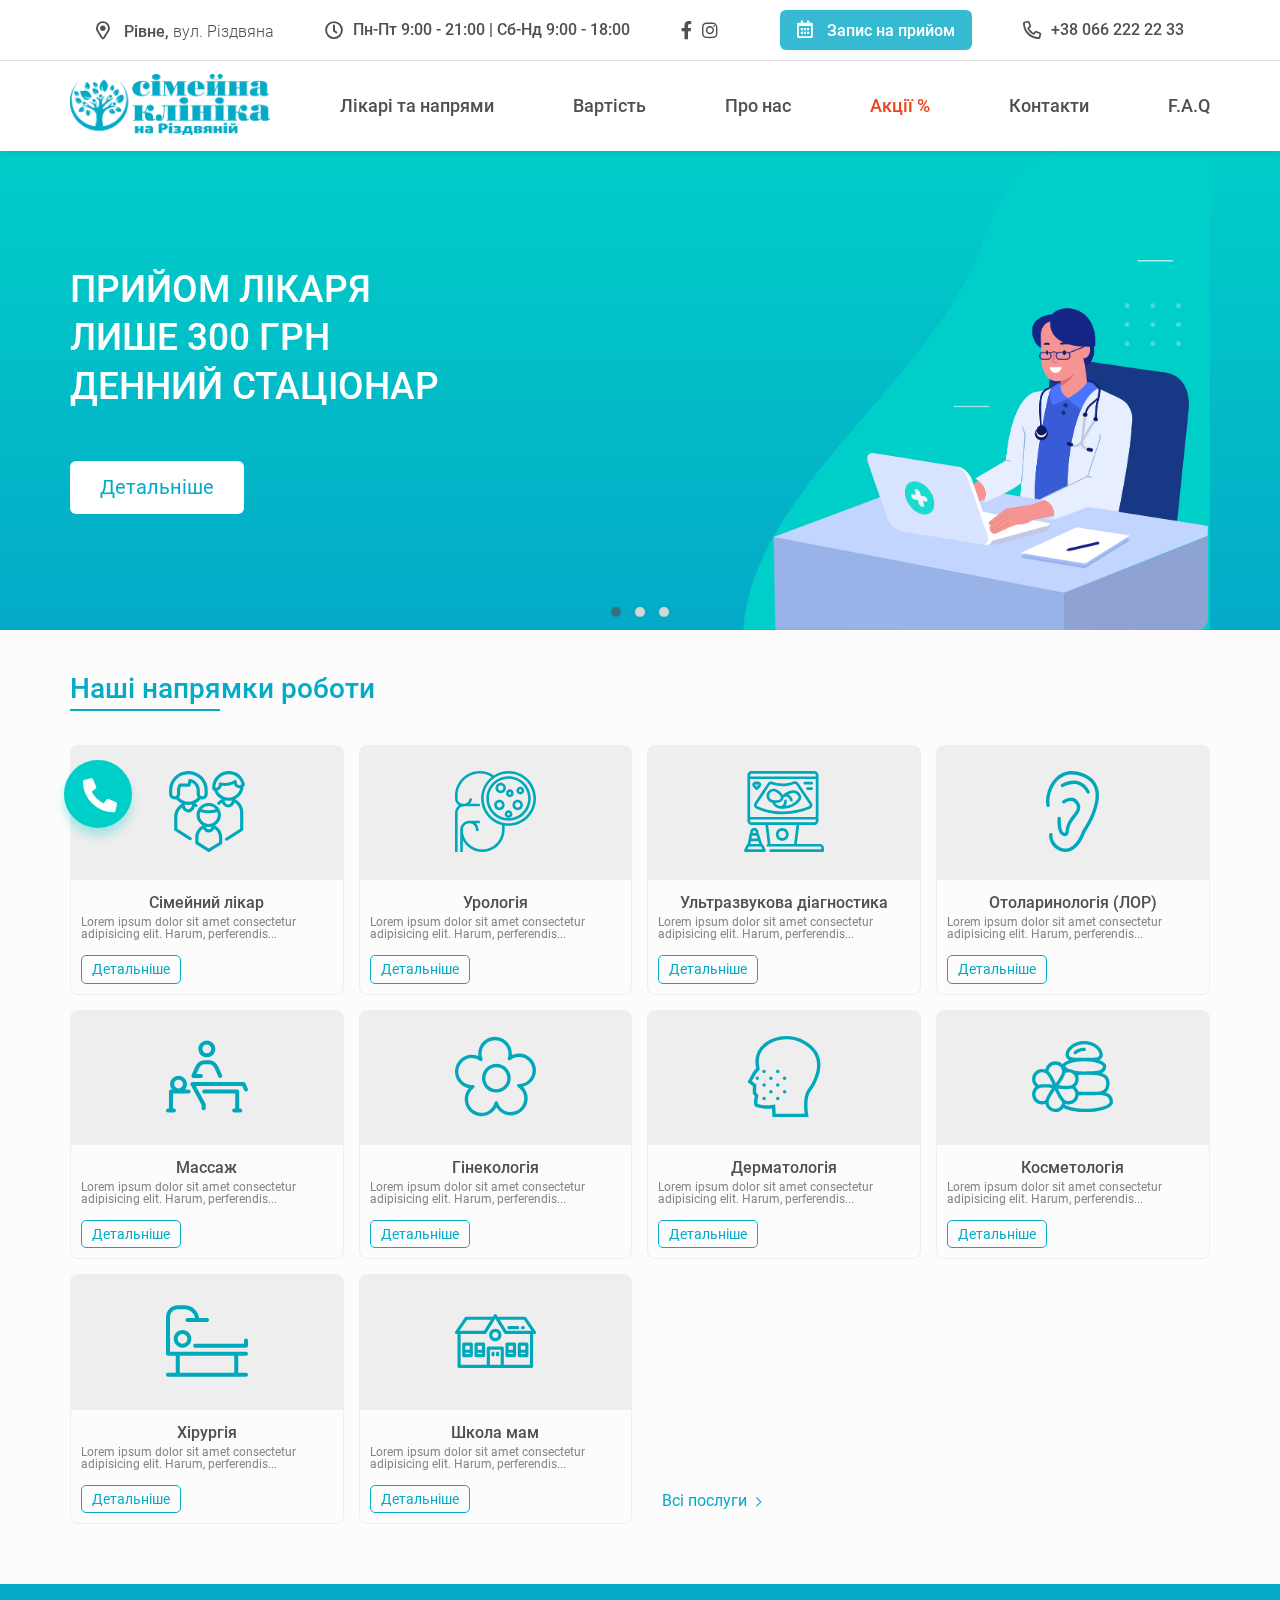
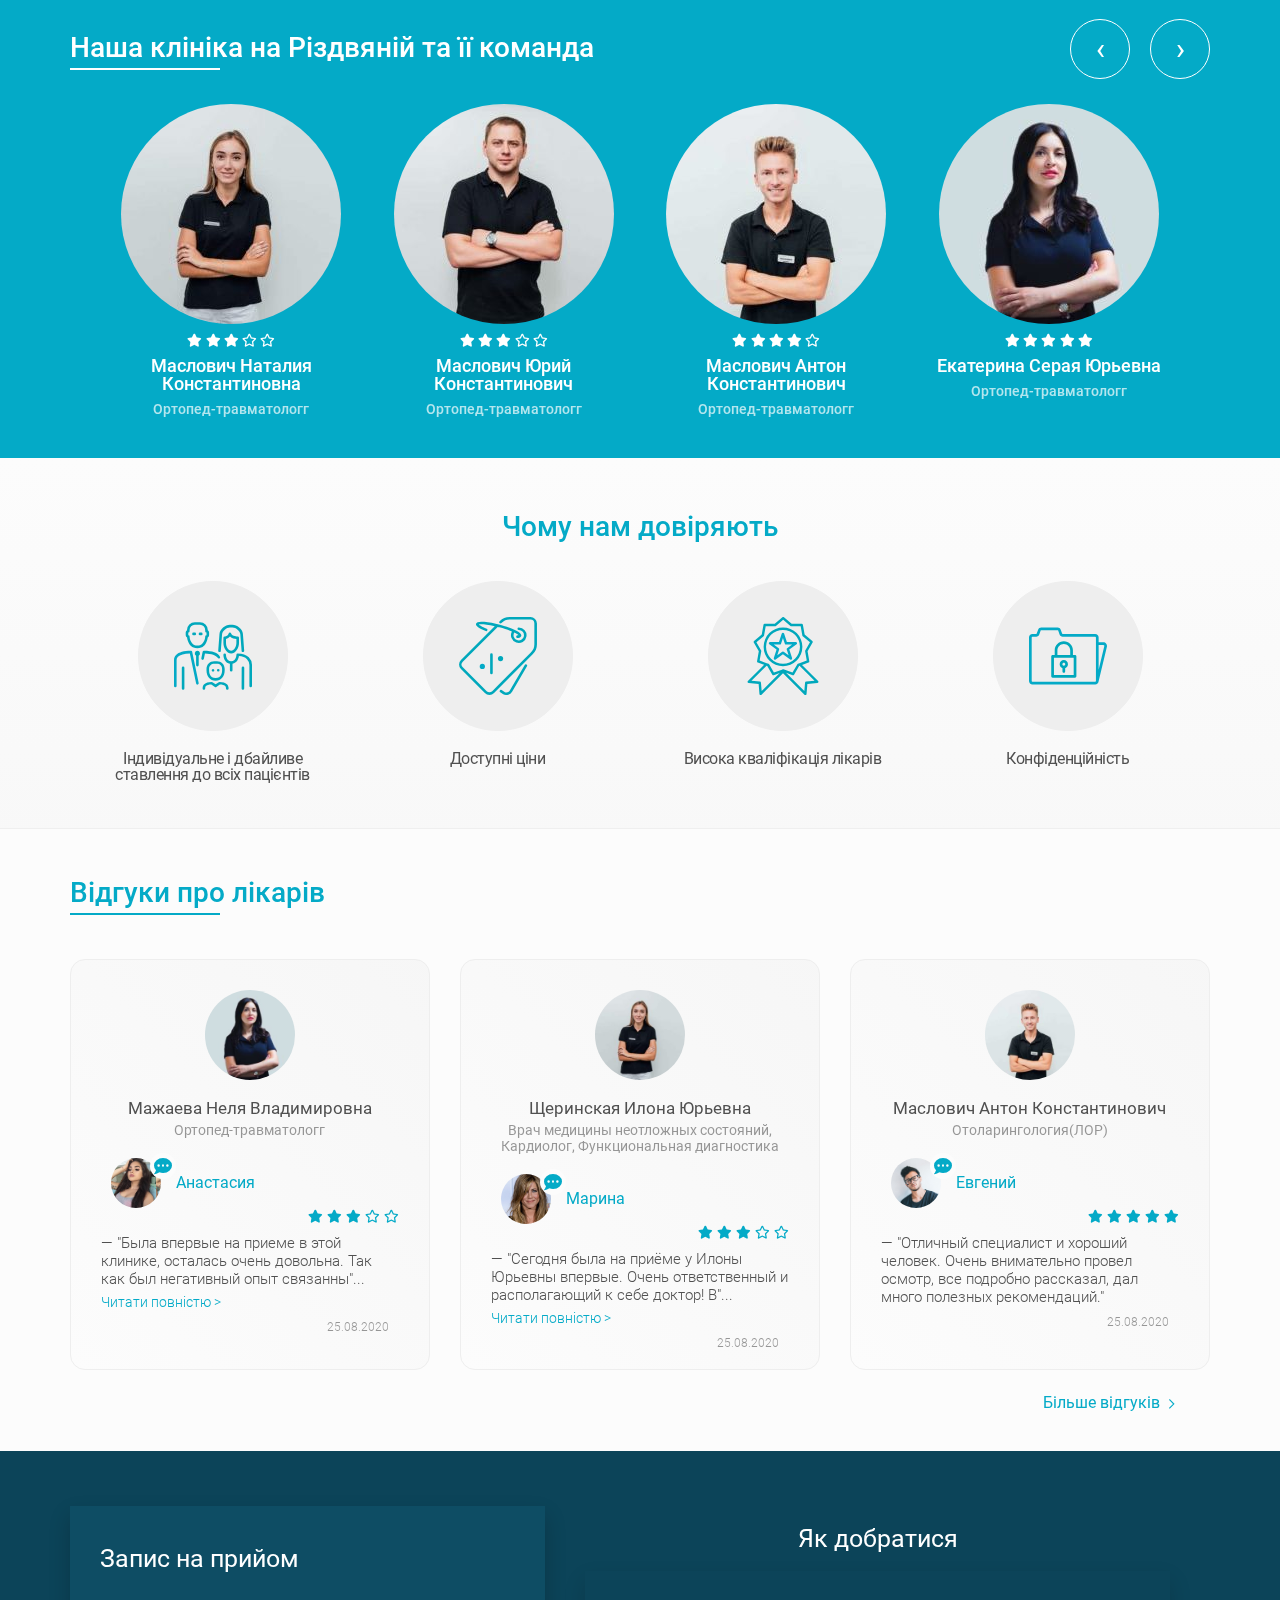
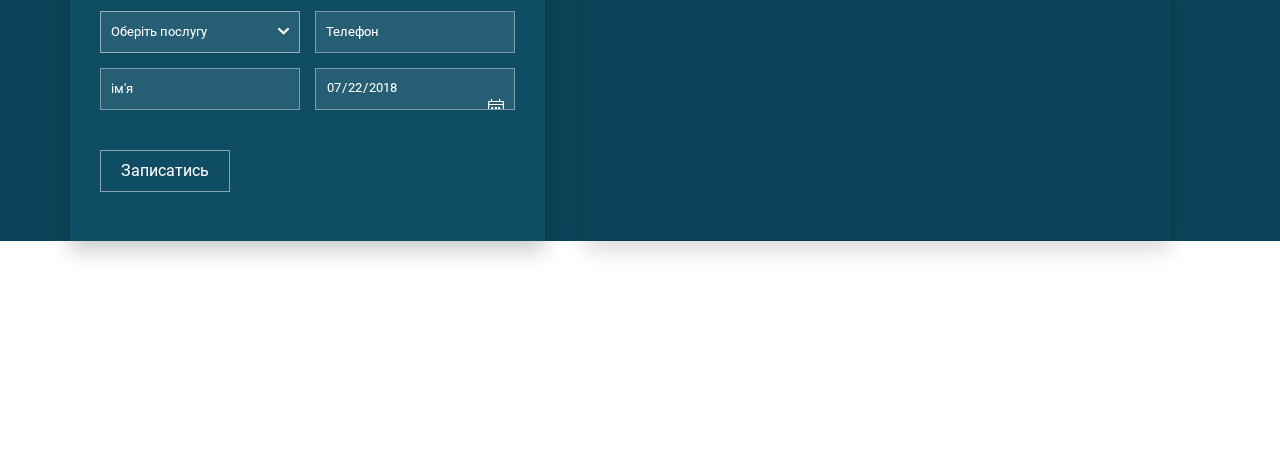
==== index.html @ c2a0cff3 "created a page with promotions" ====
<!DOCTYPE html>
<html lang="ru">

<head>
  <meta charset="utf-8" />
  <meta http-equiv="X-UA-Compatible" content="IE=edge" />
  <title>gulp-scss-starter</title>
  <meta name="theme-color" content="#fff" />
  <meta name="apple-mobile-web-app-status-bar-style" content="black-translucent" />
  <meta name="viewport"
    content="width=device-width, user-scalable=no, initial-scale=1.0, maximum-scale=1.0, minimum-scale=1.0" />
  <meta name="format-detection" content="telephone=no">
  <link rel="shortcut icon" href="img/favicons/favicon.ico" type="image/x-icon" />
  <link rel="icon" sizes="16x16" href="img/favicons/favicon-16x16.png" type="image/png" />
  <link rel="icon" sizes="32x32" href="img/favicons/favicon-32x32.png" type="image/png" />
  <link rel="apple-touch-icon-precomposed" href="img/favicons/apple-touch-icon-precomposed.png" />
  <link rel="apple-touch-icon" href="img/favicons/apple-touch-icon.png" />
  <link rel="apple-touch-icon" sizes="57x57" href="img/favicons/apple-touch-icon-57x57.png" />
  <link rel="apple-touch-icon" sizes="60x60" href="img/favicons/apple-touch-icon-60x60.png" />
  <link rel="apple-touch-icon" sizes="72x72" href="img/favicons/apple-touch-icon-72x72.png" />
  <link rel="apple-touch-icon" sizes="76x76" href="img/favicons/apple-touch-icon-76x76.png" />
  <link rel="apple-touch-icon" sizes="114x114" href="img/favicons/apple-touch-icon-114x114.png" />
  <link rel="apple-touch-icon" sizes="120x120" href="img/favicons/apple-touch-icon-120x120.png" />
  <link rel="apple-touch-icon" sizes="144x144" href="img/favicons/apple-touch-icon-144x144.png" />
  <link rel="apple-touch-icon" sizes="152x152" href="img/favicons/apple-touch-icon-152x152.png" />
  <link rel="apple-touch-icon" sizes="167x167" href="img/favicons/apple-touch-icon-167x167.png" />
  <link rel="apple-touch-icon" sizes="180x180" href="img/favicons/apple-touch-icon-180x180.png" />
  <link rel="apple-touch-icon" sizes="1024x1024" href="img/favicons/apple-touch-icon-1024x1024.png" />
  <link rel="stylesheet" href="styles/main.css" />
</head>

<body>
  <!-- preloader -->
<!-- <div id="page-preloader" class="preloader">
  <div class="linePreloader"></div>
  <div class="container-logo">
    <img src="img/logo.png" alt="" />
  </div>
</div> -->
  <!-- end  popupWindowAppointment -->
<div class="modal-overlay popupWindowAppointment">
    <div class="modal">
        <div class="modal-content">
            <div class="appointment__contact-form">
                <div class="appointment__content__head_text">
                    <h3>Запис на прийом <i class="fas fa-calendar-check"></i></h3>

                    <i class="close-modal fal fa-times"></i>
                </div>
                <form action="">
                    <div class="contact-form__main row">
                        <div class="contact-form__input col-12">
                            <div class="custom-select">
                                <div class="wrap">
                                    <div id="selectPopupWindow"></div>
                                </div>
                            </div>
                            <div class="contact-form__input-name">
                                <input type="text" name="name" placeholder="ім'я" />
                            </div>
                        </div>
                        <div class="contact-form__input col-12">
                            <div class="contact-form__input-phone">
                                <input type="text" name="phone" placeholder="Телефон" />
                            </div>
                            <div class="contact-form__input-date">
                                <input type="date" name="date" value="2018-07-22" />
                            </div>
                        </div>
                    </div>
                    <div class="contact-form__button">
                        <input type="submit" value="Записатись" />
                    </div>
                </form>
            </div>
        </div>
    </div>
</div>
<!-- end  popupWindowAppointment -->
  <!-- start callback-bt -->
<div type="button" class="callback-bt">
    <div class="text-call">
        <i class="fas fa-phone-alt"></i>
        <span>замовити <br> дзвінок</span>
    </div>
</div>
<!-- end callback-bt -->
<div class="modal-overlay__bt-input">
    <div class="callback-bt-input">
        <div class="callback-bt__modal-content">
            <h4>Хочете, зателефонуємо Вам? <i class="fas fa-mobile-android-alt"></i></h4>
            <i class="close-modal fal fa-times"></i>
            <form action="">
                <input id="focus" type="text" name="phone" placeholder="Ваш номер телефону">
                <input type="submit" value="Зателефонуйте">
            </form>
            <p>Наприклад: 067 000 00 00</p>
        </div>

    </div>
</div>
  <!-- start upButton -->
<a id="upButton"></a>
<!-- end upButton -->
  <!-- *start header* -->
<header class="header">
  <div class="container-fluid header-top">
    <div class="container">
      <div class="header-top__section">
        <div class="header-top__info address">
          <a href="#">
            <i class="far fa-map-marker-alt"></i>
            Рівне, <span>вул. Різдвяна</span>
          </a>
        </div>
        <div class="header-top__info">
          <i class="far fa-clock"></i>
          <span>Пн-Пт 9:00 - 21:00 | Cб-Нд 9:00 - 18:00</span>
        </div>
        <div class="header-top__info header-social">
          <a href="#"><i class="fab fa-facebook-f"></i></a>
          <a href="#"><i class="fab fa-instagram"></i></a>
        </div>
        <button class="header-top__btn">
          <i class="far fa-calendar-alt"></i>
          Запис на прийом
        </button>
        <div class="header-top__info h-phone">
          <i class="far fa-phone-alt"></i>
          <a href="tel:+380662222233">+38 066 222 22 33</a>
        </div>
      </div>
    </div>
  </div>
  <div class="container-fluid header-navigation">
    <div class="container">
      <div class="header-navigation__section">
        <div class="container container-nav">
          <div class="logo" href="">
            <a class="logo-link" href="index.html">
              <img src="img/logo.png" alt="logo" />
            </a>
          </div>
          <nav class="navigation">
            <ul>
              <li>
                <a class="navigation__link" href="DoctorsAndReferrals.html">Лікарі та напрями</a>
              </li>
              <li class="active-point"><a class="navigation__link" href="PricesAndPromotions.html">Вартість</a></li>
              <li><a class="navigation__link" href="aboutUs.html">Про нас</a></li>
              <li><a class="navigation__link link-red" href="promotions.html">Акції %</a></li>
              <li><a class="navigation__link" href="contact.html">Контакти</a></li>
              <li><a class="navigation__link" href="#">F.A.Q</a></li>
            </ul>
          </nav>
          <!-- mobile nav -->
          <div class="mobile-menu">
            <button class="mobile-btn">
              <span class="bar bar1"></span>
              <span class="bar bar2"></span>
              <span class="bar bar3"></span>
              <span class="bar bar4"></span>
            </button>
          </div>
          <div class="mobile-navigation">
            <div class="container">
              <a href="DoctorsAndReferrals.html">Лікарі та напрямки</a>
              <a href="PricesAndPromotions.html">Вартість</a>
              <a href="aboutUs.html">Про нас</a>
              <a class="link-red" href="#">Акції %</a>
              <a href="contact.html">Контакти</a>
              <a href="#">F.A.Q</a>
              <div class="mobile-social">
                <a href="#"><i class="fab fa-facebook-f"></i></a>
                <a href="#"><i class="fab fa-instagram"></i></a>
              </div>
            </div>
          </div>
          <!--/ mobile-nav -->
        </div>
      </div>
    </div>
  </div>
</header>
<!-- *end header- -->
  <!-- banner -->
<div class="banner container-fluid">
  <div class="container">
    <div class="slider owl-carousel owl-one owl-theme">
      <a href="#" class="slider__item"><img class="slider__img slider__img-right" src="img/slider/1.png" alt="" />
        <div class="slider-content slider-content-left">
          <div class="slider__text">
            <p>Прийом лікаря</p>
            <p>лише 300 грн</p>
            <p>денний стаціонар</p>
          </div>
          <button class="slider__btn">Детальніше</button>
        </div>
      </a>
      <a href="#" class="slider__item"><img class="slider__img" src="img/slider/2.png" alt="" />
        <div class="slider-content slider-content-right">
          <div class="slider__text">
            <p>Прийом лікаря</p>
            <p>лише 300 грн</p>
            <p>денний стаціонар</p>
          </div>
          <button class="slider__btn">Детальніше</button>
        </div>
      </a>
      <a href="#" class="slider__item"><img class="slider__img" src="img/slider/3.png" alt="" />
        <div class="slider-content slider-content-right">
          <div class="slider__text">
            <p>Прийом лікаря</p>
            <p>лише 300 грн</p>
            <p>денний стаціонар</p>
          </div>
          <button class="slider__btn">Детальніше</button>
        </div>
      </a>
    </div>
  </div>
</div>
<!-- end banner -->
  <!-- *Directions Of Work* -->
<section class="directionsOfWork">
    <div class="container-fluid">
        <div class="container">
            <div class="directionsOfWork__content">
                <div class="directionsOfWork__heading">
                    <h3>Наші напрямки роботи</h3>
                </div>
                <div class="directionsOfWork__card card">
                    <div class="card__info">
                        <a href="#" class="card__a">
                            <div class="container-img">
                                <img src="img/directionsOfWork/2.svg" alt="" class="card__img">
                            </div>
                            <div class="card-content">
                                <h5 class="card__heading">Cімейний лікар</h5>
                                <p class="card__p">Lorem ipsum dolor sit amet consectetur adipisicing elit. Harum,
                                    perferendis...</p>
                                <button class="card__detail">Детальніше
                                </button>
                            </div>
                        </a>
                    </div>

                    <div class="card__info">
                        <a href="#" class="card__a">
                            <div class="container-img">
                                <img src="img/directionsOfWork/urology-kidney-svgrepo-com.svg" alt="Family"
                                    class="card__img" />
                            </div>
                            <div class="card-content">
                                <h5 class="card__heading">Урологія</h5>
                                <p class="card__p">Lorem ipsum dolor sit amet consectetur adipisicing elit. Harum,
                                    perferendis...</p>
                                <button class="card__detail">Детальніше
                                </button>
                            </div>
                        </a>
                    </div>
                    <div class="card__info">
                        <a href="#" class="card__a">
                            <div class="container-img">
                                <img src="img/directionsOfWork/7.svg" alt="" class="card__img">
                            </div>
                            <div class="card-content">
                                <h5 class="card__heading">Ультразвукова діагностика</h5>
                                <p class="card__p">Lorem ipsum dolor sit amet consectetur adipisicing elit. Harum,
                                    perferendis...</p>
                                <button class="card__detail">Детальніше
                                </button>
                            </div>
                        </a>
                    </div>
                    <div class="card__info">
                        <a href="#" class="card__a">
                            <div class="container-img">
                                <img src="img/directionsOfWork/8.svg" alt="" class="card__img">
                            </div>
                            <div class="card-content">
                                <h5 class="card__heading">Отоларинологія (ЛОР)</h5>
                                <p class="card__p">Lorem ipsum dolor sit amet consectetur adipisicing elit. Harum,
                                    perferendis...</p>
                                <button class="card__detail">Детальніше
                                </button>
                            </div>
                        </a>
                    </div>
                    <div class="card__info">
                        <a href="#" class="card__a">
                            <div class="container-img">
                                <img src="img/directionsOfWork/10.svg" alt="" class="card__img">
                            </div>
                            <div class="card-content">
                                <h5 class="card__heading">Массаж</h5>
                                <p class="card__p">Lorem ipsum dolor sit amet consectetur adipisicing elit. Harum,
                                    perferendis...</p>
                                <button class="card__detail">Детальніше
                                </button>
                            </div>
                        </a>
                    </div>
                    <div class="card__info">
                        <a href="#" class="card__a">
                            <div class="container-img">
                                <img src="img/directionsOfWork/12.svg" alt="" class="card__img">
                            </div>
                            <div class="card-content">
                                <h5 class="card__heading">Гінекологія</h5>
                                <p class="card__p">Lorem ipsum dolor sit amet consectetur adipisicing elit. Harum,
                                    perferendis...</p>
                                <button class="card__detail">Детальніше
                                </button>
                            </div>
                        </a>
                    </div>
                    <div class="card__info">
                        <a href="#" class="card__a">
                            <div class="container-img">
                                <img src="img/directionsOfWork/14.svg" alt="" class="card__img">
                            </div>
                            <div class="card-content">
                                <h5 class="card__heading">Дерматологія</h5>
                                <p class="card__p">Lorem ipsum dolor sit amet consectetur adipisicing elit. Harum,
                                    perferendis...</p>
                                <button class="card__detail">Детальніше
                                </button>
                            </div>
                        </a>
                    </div>
                    <div class="card__info">
                        <a href="#" class="card__a">
                            <div class="container-img">
                                <img src="img/directionsOfWork/15.svg" alt="" class="card__img">
                            </div>
                            <div class="card-content">
                                <h5 class="card__heading">Косметологія</h5>
                                <p class="card__p">Lorem ipsum dolor sit amet consectetur adipisicing elit. Harum,
                                    perferendis...</p>
                                <button class="card__detail">Детальніше
                                </button>
                            </div>
                        </a>
                    </div>
                    <div class="card__info">
                        <a href="#" class="card__a">
                            <div class="container-img">
                                <img src="img/directionsOfWork/operating-room-svgrepo-com.svg" alt="Family"
                                    class="card__img" />
                            </div>
                            <div class="card-content">
                                <h5 class="card__heading">Хірургія</h5>
                                <p class="card__p">Lorem ipsum dolor sit amet consectetur adipisicing elit. Harum,
                                    perferendis...</p>
                                <button class="card__detail">Детальніше
                                </button>
                            </div>
                        </a>
                    </div>
                    <div class="card__info">
                        <a href="#" class="card__a">
                            <div class="container-img">
                                <img src="img/directionsOfWork/school-svgrepo-com.svg" alt="Family" / class="card__img">
                            </div>
                            <div class="card-content">
                                <h5 class="card__heading">Школа мам</h5>
                                <p class="card__p">Lorem ipsum dolor sit amet consectetur adipisicing elit. Harum,
                                    perferendis...</p>
                                <button class="card__detail">Детальніше
                                </button>
                            </div>
                        </a>
                    </div>

                    <div class="directionsOfWork__btn btn">
                        <a href="#" class="btn__all">Всі послуги <i class="far fa-chevron-right"></i></a>
                    </div>
                </div>
            </div>
        </div>
    </div>
</section>
<!-- */ Directions Of Work* -->
  <!-- ******************* ourDoctors ************************** -->
<section class="ourDoctors">
  <div class="container-fluid">
    <div class="container">
      <div class="ourDoctors__container">
        <div class="ourDoctors__head">
          <div class="ourDoctors__head-text col">
            <h3>Наша клініка на Різдвяній та її команда</h3>
          </div>
        </div>
        <div class="ourDoctors__main">
          <div class="ourDoctors__cards owl-two owl-carousel">
            <a href="doctorDetails.html" class="ourDoctors__item item">
              <div class="ourDoctors__box-img">
                <img src="img/ourDoctors2.jpg" alt="Doctor" />
              </div>
              <div class="ourDoctors__rating">
                <i class="fas fa-star"></i>
                <i class="fas fa-star"></i>
                <i class="fas fa-star"></i>
                <i class="far fa-star"></i>
                <i class="far fa-star"></i>
              </div>
              <div class="ourDoctors__name">
                <p>Маслович Наталия Константиновна</p>
              </div>
              <div class="ourDoctors__trade">
                <p>Ортопед-травматологг</p>
              </div>
            </a>
            <a href="doctorDetails.html" class="ourDoctors__item item">
              <div class="ourDoctors__box-img">
                <img src="img/ourDoctors1.jpg" alt="Doctor" />
              </div>
              <div class="ourDoctors__rating">
                <i class="fas fa-star"></i>
                <i class="fas fa-star"></i>
                <i class="fas fa-star"></i>
                <i class="far fa-star"></i>
                <i class="far fa-star"></i>
              </div>
              <div class="ourDoctors__name">
                <p>Маслович Юрий Константинович</p>
              </div>
              <div class="ourDoctors__trade">
                <p>Ортопед-травматологг</p>
              </div>
            </a>
            <a href="doctorDetails.html" class="ourDoctors__item item">
              <div class="ourDoctors__box-img">
                <img src="img/ourDoctors3.jpg" alt="Doctor" />
              </div>
              <div class="ourDoctors__rating">
                <i class="fas fa-star"></i>
                <i class="fas fa-star"></i>
                <i class="fas fa-star"></i>
                <i class="fas fa-star"></i>
                <i class="far fa-star"></i>
              </div>
              <div class="ourDoctors__name">
                <p>Маслович Антон Константинович</p>
              </div>
              <div class="ourDoctors__trade">
                <p>Ортопед-травматологг</p>
              </div>
            </a>
            <a href="doctorDetails.html" class="ourDoctors__item item">
              <div class="ourDoctors__box-img">
                <img src="img/ourDoctors4.jpg" alt="Doctor" />
              </div>
              <div class="ourDoctors__rating">
                <i class="fas fa-star"></i>
                <i class="fas fa-star"></i>
                <i class="fas fa-star"></i>
                <i class="fas fa-star"></i>
                <i class="fas fa-star"></i>
              </div>
              <div class="ourDoctors__name">
                <p>Екатерина Серая Юрьевна</p>
              </div>
              <div class="ourDoctors__trade">
                <p>Ортопед-травматологг</p>
              </div>
            </a>
            <a href="doctorDetails.html" class="ourDoctors__item item">
              <div class="ourDoctors__box-img">
                <img src="img/ourDoctors5.jpg" alt="Doctor" />
              </div>
              <div class="ourDoctors__rating">
                <i class="fas fa-star"></i>
                <i class="fas fa-star"></i>
                <i class="fas fa-star"></i>
                <i class="fas fa-star"></i>
                <i class="far fa-star"></i>
              </div>
              <div class="ourDoctors__name">
                <p>Щеринская Илона Юрьевна</p>
              </div>
              <div class="ourDoctors__trade">
                <p>Ортопед-травматологг</p>
              </div>
            </a>
            <a href="doctorDetails.html" class="ourDoctors__item item">
              <div class="ourDoctors__box-img">
                <img src="img/ourDoctors6.jpg" alt="Doctor" />
              </div>
              <div class="ourDoctors__rating">
                <i class="fas fa-star"></i>
                <i class="fas fa-star"></i>
                <i class="fas fa-star"></i>
                <i class="far fa-star"></i>
                <i class="far fa-star"></i>
              </div>
              <div class="ourDoctors__name">
                <p>Щеринская Илона Юрьевна</p>
              </div>
              <div class="ourDoctors__trade">
                <p>Ортопед-травматологг</p>
              </div>
            </a>
          </div>
        </div>
      </div>
    </div>
  </div>
</section>

<!--  *******************  end ourDoctors  **************************  -->

  <!-- start ourAdvantages -->

<section class="ourAdvantages">
    <div class="container-fluid">
        <div class="container">
            <div class="ourAdvantages__head_text">
                <h3>Чому нам довіряють</h3>
            </div>
            <div class="ourAdvantages__content row">
                <div class="ourAdvantages__item col-6 col-md-3">
                    <div class="ourAdvantages__box-img">
                        <img src="img/family_b.svg" alt="family">
                    </div>
                    <div class="ourAdvantages__text">
                        <p>Індивідуальне і дбайливе ставлення до всіх пацієнтів</p>
                    </div>
                </div>
                <div class="ourAdvantages__item col-6 col-md-3">
                    <div class="ourAdvantages__box-img">
                        <img src="img/discount_b.svg" alt="discount">
                    </div>
                    <div class="ourAdvantages__text">
                        <p> Доступні ціни</p>
                    </div>
                </div>
                <div class="ourAdvantages__item col-6 col-md-3">
                    <div class="ourAdvantages__box-img">
                        <img src="img/quality_b.svg" alt="quality">
                    </div>
                    <div class="ourAdvantages__text">
                        <p>Висока кваліфікація лікарів</p>
                    </div>
                </div>
                <div class="ourAdvantages__item col-6 col-md-3">
                    <div class="ourAdvantages__box-img">
                        <img src="img/security.svg" alt="security">
                    </div>
                    <div class="ourAdvantages__text">
                        <p>Конфіденційність</p>
                    </div>
                </div>
            </div>
        </div>
    </div>

</section>

<!-- end ourAdvantages -->
  <!-- *********** start reviewsOfDoctors *********** -->
<section class="reviewsOfDoctors">
  <div class="container-fluid">
    <div class="container">
      <div class="row review__head">
        <div class="reviews__head_text col-12">
          <h3>Відгуки про лікарів</h3>
        </div>
      </div>
      <div class="row review__content">
        <div class="review__item">
          <div class="review__doctor">
            <div class="review__doctor__box-img"></div>
            <div class="review__doctor__content">
              <a href="#">Мажаева Неля Владимировна</a>
              <span>Ортопед-травматологг</span>
            </div>
          </div>
          <div class="review__customer">
            <div class="review__customer__content">
              <div class="review__customer__info">
                <div class="review__customer__box-img"><i class="fas fa-comment-dots"></i></div>
                Анастасия
              </div>
              <div class="review__customer__star">
                <i class="fas fa-star"></i>
                <i class="fas fa-star"></i>
                <i class="fas fa-star"></i>
                <i class="far fa-star"></i>

                <i class="far fa-star"></i>
              </div>
              <div class="review__customer__text">
                <p>
                  — "<span
                    >Была впервые на приеме в этой клинике, осталась очень довольна. Так как был
                    негативный опыт связанный именно с гинекологией и грубыми врачами, очень сильно
                    переживала до приема и на приеме, но спасибо большое Илоне Юрьевне за
                    уважительное отношение :) Первое впечатление осталось хорошее, надеюсь, что и в
                    дальнейшем будет также.</span
                  >"
                </p>
              </div>
              <div class="review__customer__data">
                <span>25.08.2020</span>
              </div>
            </div>
          </div>
        </div>
        <div class="review__item">
          <div class="review__doctor">
            <div class="review__doctor__box-img"></div>
            <div class="review__doctor__content">
              <a href="#">Щеринская Илона Юрьевна</a>
              <span>Врач медицины неотложных состояний, Кардиолог, Функциональная диагностика</span>
            </div>
          </div>
          <div class="review__customer">
            <div class="review__customer__content">
              <div class="review__customer__info">
                <div class="review__customer__box-img"><i class="fas fa-comment-dots"></i></div>
                Марина
              </div>
              <div class="review__customer__star">
                <i class="fas fa-star"></i>
                <i class="fas fa-star"></i>
                <i class="fas fa-star"></i>
                <i class="far fa-star"></i>
                <i class="far fa-star"></i>
              </div>
              <div class="review__customer__text">
                <p>
                  — "<span
                    >Сегодня была на приёме у Илоны Юрьевны впервые. Очень ответственный и
                    располагающий к себе доктор! Внимательно и обстоятельно прошлась по всем
                    вопросам по здоровью. После посещения таких врачей, хочется возвращаться именно
                    в вашу клинику! Спасибо!</span
                  >"
                </p>
              </div>
              <div class="review__customer__data">
                <span>25.08.2020</span>
              </div>
            </div>
          </div>
        </div>
        <div class="review__item">
          <div class="review__doctor">
            <div class="review__doctor__box-img"></div>
            <div class="review__doctor__content">
              <a href="#">Маслович Антон Константинович</a>
              <span>Отоларингология(ЛОР)</span>
            </div>
          </div>
          <div class="review__customer">
            <div class="review__customer__content">
              <div class="review__customer__info">
                <div class="review__customer__box-img">
                  <i class="fas fa-comment-dots"></i>
                </div>
                Евгений
              </div>
              <div class="review__customer__star">
                <i class="fas fa-star"></i>
                <i class="fas fa-star"></i>
                <i class="fas fa-star"></i>
                <i class="fas fa-star"></i>
                <i class="fas fa-star"></i>
              </div>
              <div class="review__customer__text">
                <p>
                  — "<span
                    >Отличный специалист и хороший человек. Очень внимательно провел осмотр, все
                    подробно рассказал, дал много полезных рекомендаций.</span
                  >"
                </p>
              </div>
              <div class="review__customer__data">
                <span>25.08.2020</span>
              </div>
            </div>
          </div>
        </div>
      </div>
      <div class="all__reviews">
        <a href="#">Більше відгуків <i class="far fa-chevron-right"></i></a>
      </div>
    </div>
  </div>
</section>
<!-- *********** end reviewsOfDoctors *********** -->

  <!-- **********     start  appointment      ********** -->
<section class="appointment">
  <div class="container-fluid">
    <div class="container">
      <div class="appointment__content">
        <div class="appointment__content_main row">
          <div class="appointment__contact-form col-12 col-lg-5">
            <div class="appointment__content__head_text">
              <h3>Запис на прийом</h3>
            </div>
            <form action="">
              <div class="contact-form__main row">
                <div class="contact-form__input col-12 col-md-6">
                  <div class="custom-select">
                    <div class="wrap">
                      <div id="select"></div>
                    </div>
                  </div>
                  <div class="contact-form__input-name">
                    <input type="text" name="name" placeholder="ім'я" />
                  </div>
                </div>
                <div class="contact-form__input col-12 col-md-6">
                  <div class="contact-form__input-phone">
                    <input type="text" name="phone" placeholder="Телефон" />
                  </div>
                  <div class="contact-form__input-date">
                    <input type="date" name="date" value="2018-07-22" />
                  </div>
                </div>
              </div>
              <div class="contact-form__button">
                <input type="submit" value="Записатись" />
              </div>
            </form>
          </div>
          <div class="col-12 col-lg-7 appointment__location p-0">
            <div class="appointment__location__head-text">
              <h3>Як добратися</h3>
            </div>
            <div class="appointment__location_map">
              <iframe
                src="https://www.google.com/maps/embed?pb=!1m18!1m12!1m3!1d2532.6047036742766!2d26.252502515736676!3d50.59730017949591!2m3!1f0!2f0!3f0!3m2!1i1024!2i768!4f13.1!3m3!1m2!1s0x472f13224f8d6397%3A0x51bed89a3a8c3155!2z0KHRltC80LXQudC90LAg0LrQu9GW0L3RltC60LAg0L3QsCDQoNGW0LfQtNCy0Y_QvdGW0Lk!5e0!3m2!1suk!2sua!4v1598020230681!5m2!1suk!2sua"
                frameborder="0" allowfullscreen="" aria-hidden="false" tabindex="0"></iframe>
            </div>
          </div>
        </div>
      </div>
    </div>
  </div>
</section>
<!-- **********     end  appointment      ********** -->
  <!--  start ***************** Footer ***************** -->
<footer class="footer_main">
  <div class="container-fluid">
    <div class="container">
      <div class="footer__section row">
        <div class="footer__content col-lg-4 col-md-6 col-sm-12">
          <div class="footer__box-img">
            <img src="img/logo.png" alt="logo" />
          </div>
          <a href="#" class="footer__address">
            <i class="fal fa-map-marker-check"></i>
            <span>Рівне, Вул. Різдвяна, 2а</span>
          </a>
        </div>
        <div class="footer__content col-lg-4 col-md-6">
          <p class="footer__work-schedule">
            пн - пт 09:00 - 21:00, &nbsp;&nbsp; сб-нд 09:00 - 19:00
          </p>
          <ul class="footer__phone">
            <li>
              <a href="tel:+38 (067) 222-12-40">+38 (067) 222-12-40</a>
            </li>
            <li>
              <a href="tel:+38 (067) 222-32-40">+38 (067) 222-12-40</a>
            </li>
          </ul>
          <p class="footer__email">
            <i class="fal fa-envelope"></i>
            <a href="mailto:familyclinic.com.ua@gmail.com">family-clinic.com.ua@gmail.com</a>
          </p>
        </div>
        <div class="footer__content col-lg-4 col-md-12">
          <div class="row">
            <div class="footer__block-time-work col-lg-6 col-md-5">
              <ul class="footer__social-links">
                <li>
                  <a href="#">
                    <i class="fab fa-facebook-f"></i>
                  </a>
                </li>
                <li>
                  <a href="#">
                    <i class="fab fa-instagram"></i>
                  </a>
                </li>
              </ul>
              <p class="footer__year">
                2020, "сімейна клініка <br />
                на Різдвяній"
              </p>
              <p class="footer__all-rules">&copy; Всі права захищені</p>
            </div>
            <div class="footer__block-btn col-lg-6 col-md-5">
              <i class="fas fa-user-md-chat"></i>
              <a class="btn-8 custom-btn" href="#">Залишити відгук</a>
            </div>
          </div>
        </div>
      </div>
    </div>
  </div>
</footer>
<!--  end ***************** Footer ***************** -->

  <script src="js/vendor.js"></script>
  <script src="js/pageIndex.js"></script>
  <script src="js/main.js"></script>

</body>

</html>
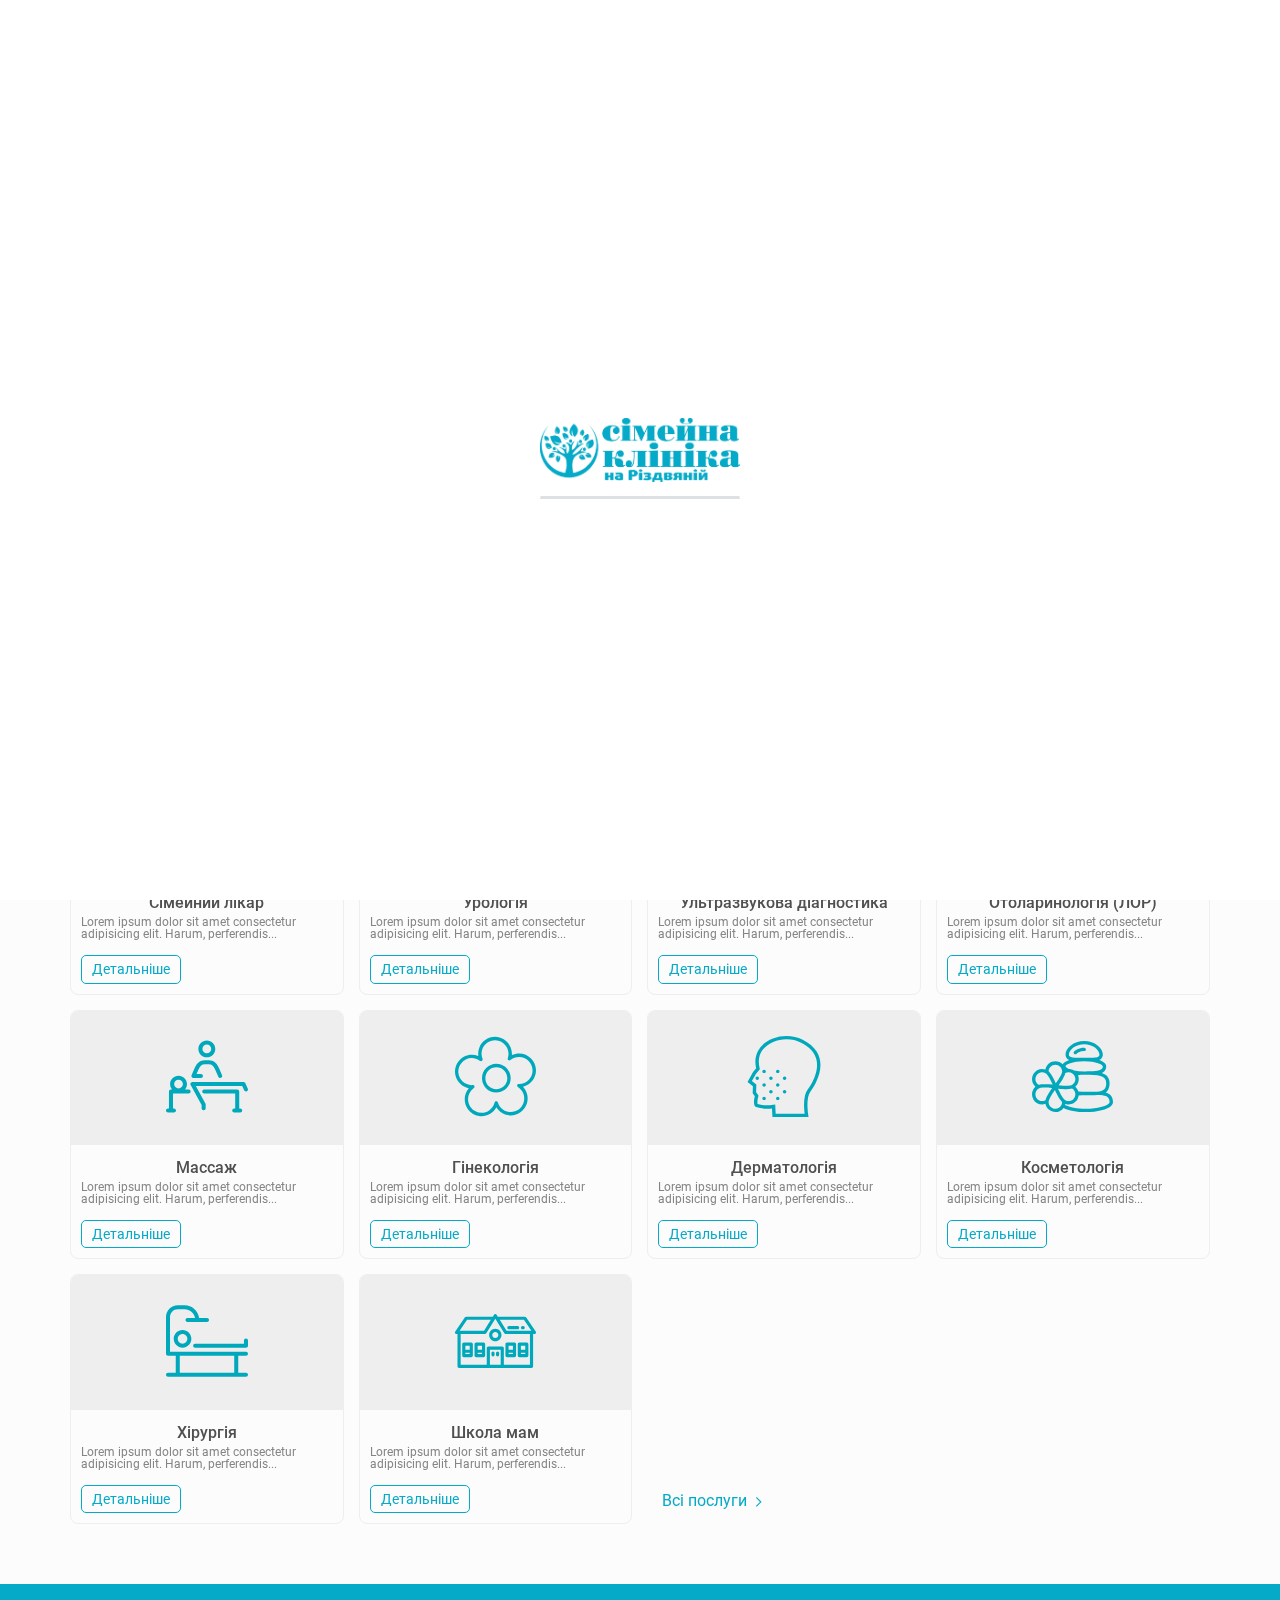
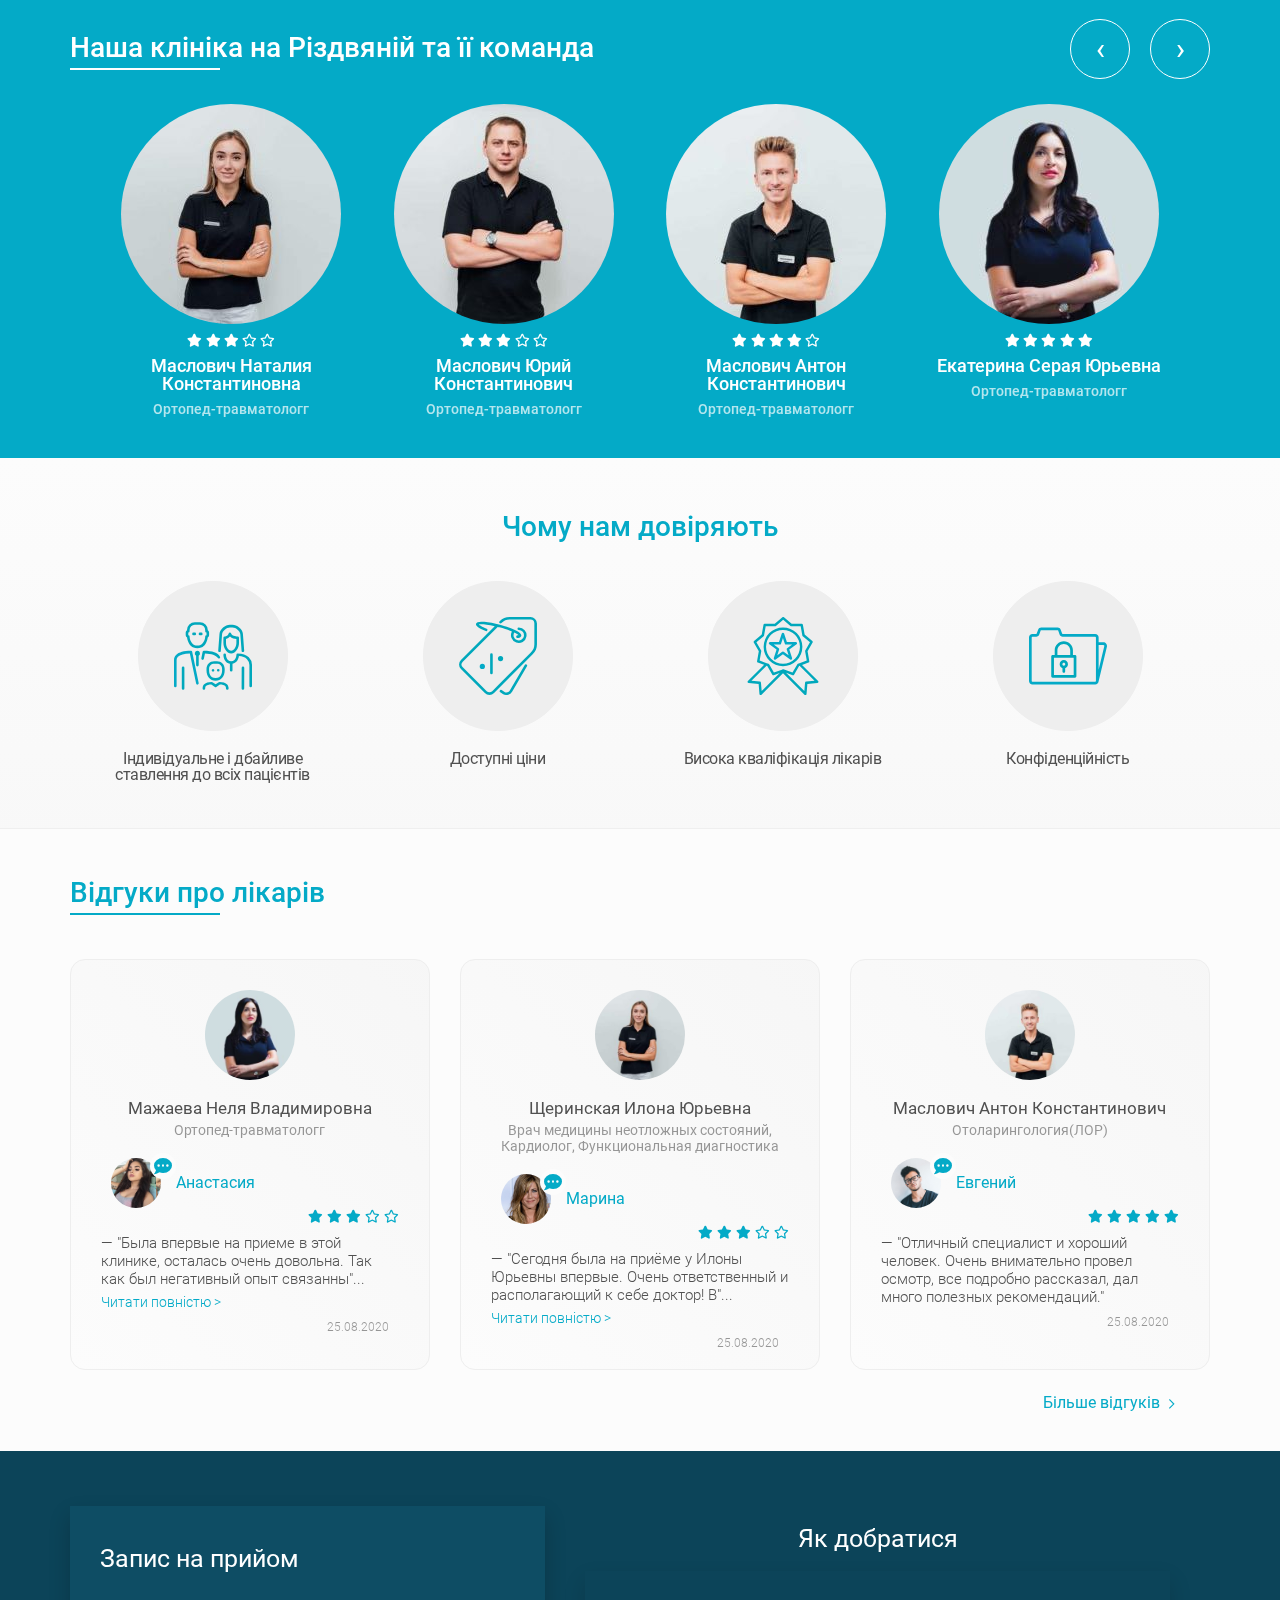
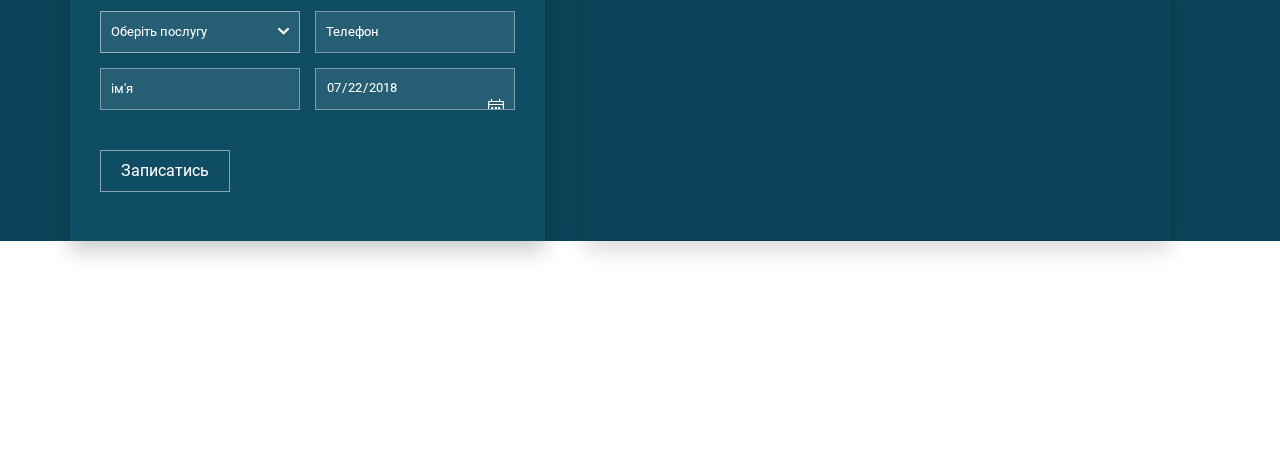
==== commit bf0ce1ad: "created a page width detailed desctiption of the direction and sevices" ====
--- a/index.html
+++ b/index.html
@@ -1,43 +1,49 @@
 <!DOCTYPE html>
 <html lang="ru">
-
-<head>
-  <meta charset="utf-8" />
-  <meta http-equiv="X-UA-Compatible" content="IE=edge" />
-  <title>gulp-scss-starter</title>
-  <meta name="theme-color" content="#fff" />
-  <meta name="apple-mobile-web-app-status-bar-style" content="black-translucent" />
-  <meta name="viewport"
-    content="width=device-width, user-scalable=no, initial-scale=1.0, maximum-scale=1.0, minimum-scale=1.0" />
-  <meta name="format-detection" content="telephone=no">
-  <link rel="shortcut icon" href="img/favicons/favicon.ico" type="image/x-icon" />
-  <link rel="icon" sizes="16x16" href="img/favicons/favicon-16x16.png" type="image/png" />
-  <link rel="icon" sizes="32x32" href="img/favicons/favicon-32x32.png" type="image/png" />
-  <link rel="apple-touch-icon-precomposed" href="img/favicons/apple-touch-icon-precomposed.png" />
-  <link rel="apple-touch-icon" href="img/favicons/apple-touch-icon.png" />
-  <link rel="apple-touch-icon" sizes="57x57" href="img/favicons/apple-touch-icon-57x57.png" />
-  <link rel="apple-touch-icon" sizes="60x60" href="img/favicons/apple-touch-icon-60x60.png" />
-  <link rel="apple-touch-icon" sizes="72x72" href="img/favicons/apple-touch-icon-72x72.png" />
-  <link rel="apple-touch-icon" sizes="76x76" href="img/favicons/apple-touch-icon-76x76.png" />
-  <link rel="apple-touch-icon" sizes="114x114" href="img/favicons/apple-touch-icon-114x114.png" />
-  <link rel="apple-touch-icon" sizes="120x120" href="img/favicons/apple-touch-icon-120x120.png" />
-  <link rel="apple-touch-icon" sizes="144x144" href="img/favicons/apple-touch-icon-144x144.png" />
-  <link rel="apple-touch-icon" sizes="152x152" href="img/favicons/apple-touch-icon-152x152.png" />
-  <link rel="apple-touch-icon" sizes="167x167" href="img/favicons/apple-touch-icon-167x167.png" />
-  <link rel="apple-touch-icon" sizes="180x180" href="img/favicons/apple-touch-icon-180x180.png" />
-  <link rel="apple-touch-icon" sizes="1024x1024" href="img/favicons/apple-touch-icon-1024x1024.png" />
-  <link rel="stylesheet" href="styles/main.css" />
-</head>
-
-<body>
-  <!-- preloader -->
-<!-- <div id="page-preloader" class="preloader">
+  <head>
+    <meta charset="utf-8" />
+    <meta http-equiv="X-UA-Compatible" content="IE=edge" />
+    <title>Сімейна клініка на Різдвяній</title>
+    <meta name="theme-color" content="#fff" />
+    <meta name="apple-mobile-web-app-status-bar-style" content="black-translucent" />
+    <meta
+      name="viewport"
+      content="width=device-width, user-scalable=no, initial-scale=1.0, maximum-scale=1.0, minimum-scale=1.0"
+    />
+    <meta name="format-detection" content="telephone=no" />
+    <link rel="shortcut icon" href="img/favicons/favicon.ico" type="image/x-icon" />
+    <link rel="icon" sizes="16x16" href="img/favicons/favicon-16x16.png" type="image/png" />
+    <link rel="icon" sizes="32x32" href="img/favicons/favicon-32x32.png" type="image/png" />
+    <link rel="apple-touch-icon-precomposed" href="img/favicons/apple-touch-icon-precomposed.png" />
+    <link rel="apple-touch-icon" href="img/favicons/apple-touch-icon.png" />
+    <link rel="apple-touch-icon" sizes="57x57" href="img/favicons/apple-touch-icon-57x57.png" />
+    <link rel="apple-touch-icon" sizes="60x60" href="img/favicons/apple-touch-icon-60x60.png" />
+    <link rel="apple-touch-icon" sizes="72x72" href="img/favicons/apple-touch-icon-72x72.png" />
+    <link rel="apple-touch-icon" sizes="76x76" href="img/favicons/apple-touch-icon-76x76.png" />
+    <link rel="apple-touch-icon" sizes="114x114" href="img/favicons/apple-touch-icon-114x114.png" />
+    <link rel="apple-touch-icon" sizes="120x120" href="img/favicons/apple-touch-icon-120x120.png" />
+    <link rel="apple-touch-icon" sizes="144x144" href="img/favicons/apple-touch-icon-144x144.png" />
+    <link rel="apple-touch-icon" sizes="152x152" href="img/favicons/apple-touch-icon-152x152.png" />
+    <link rel="apple-touch-icon" sizes="167x167" href="img/favicons/apple-touch-icon-167x167.png" />
+    <link rel="apple-touch-icon" sizes="180x180" href="img/favicons/apple-touch-icon-180x180.png" />
+    <link
+      rel="apple-touch-icon"
+      sizes="1024x1024"
+      href="img/favicons/apple-touch-icon-1024x1024.png"
+    />
+    <link rel="stylesheet" href="styles/main.css" />
+  </head>
+
+  <body>
+    <!-- preloader -->
+<div id="page-preloader" class="preloader">
   <div class="linePreloader"></div>
   <div class="container-logo">
     <img src="img/logo.png" alt="" />
   </div>
-</div> -->
-  <!-- end  popupWindowAppointment -->
+</div>
+
+    <!-- end  popupWindowAppointment -->
 <div class="modal-overlay popupWindowAppointment">
     <div class="modal">
         <div class="modal-content">
@@ -77,7 +83,7 @@
     </div>
 </div>
 <!-- end  popupWindowAppointment -->
-  <!-- start callback-bt -->
+    <!-- start callback-bt -->
 <div type="button" class="callback-bt">
     <div class="text-call">
         <i class="fas fa-phone-alt"></i>
@@ -99,10 +105,10 @@
 
     </div>
 </div>
-  <!-- start upButton -->
+    <!-- start upButton -->
 <a id="upButton"></a>
 <!-- end upButton -->
-  <!-- *start header* -->
+    <!-- *start header* -->
 <header class="header">
   <div class="container-fluid header-top">
     <div class="container">
@@ -150,7 +156,7 @@
               <li><a class="navigation__link" href="aboutUs.html">Про нас</a></li>
               <li><a class="navigation__link link-red" href="promotions.html">Акції %</a></li>
               <li><a class="navigation__link" href="contact.html">Контакти</a></li>
-              <li><a class="navigation__link" href="#">F.A.Q</a></li>
+              <li><a class="navigation__link" href="questions.html">F.A.Q</a></li>
             </ul>
           </nav>
           <!-- mobile nav -->
@@ -164,12 +170,12 @@
           </div>
           <div class="mobile-navigation">
             <div class="container">
-              <a href="DoctorsAndReferrals.html">Лікарі та напрямки</a>
-              <a href="PricesAndPromotions.html">Вартість</a>
-              <a href="aboutUs.html">Про нас</a>
-              <a class="link-red" href="#">Акції %</a>
-              <a href="contact.html">Контакти</a>
-              <a href="#">F.A.Q</a>
+              <a class="mob-link" href="DoctorsAndReferrals.html">Лікарі та напрямки</a>
+              <a class="mob-link" href="PricesAndPromotions.html">Вартість</a>
+              <a class="mob-link" href="aboutUs.html">Про нас</a>
+              <a class="mob-link mob-link-red" class="link-red" href="promotions.html">Акції %</a>
+              <a class="mob-link" href="contact.html">Контакти</a>
+              <a class="mob-link" href="questions.html">F.A.Q</a>
               <div class="mobile-social">
                 <a href="#"><i class="fab fa-facebook-f"></i></a>
                 <a href="#"><i class="fab fa-instagram"></i></a>
@@ -183,7 +189,7 @@
   </div>
 </header>
 <!-- *end header- -->
-  <!-- banner -->
+    <!-- banner -->
 <div class="banner container-fluid">
   <div class="container">
     <div class="slider owl-carousel owl-one owl-theme">
@@ -221,7 +227,7 @@
   </div>
 </div>
 <!-- end banner -->
-  <!-- *Directions Of Work* -->
+    <!-- *Directions Of Work* -->
 <section class="directionsOfWork">
     <div class="container-fluid">
         <div class="container">
@@ -231,7 +237,7 @@
                 </div>
                 <div class="directionsOfWork__card card">
                     <div class="card__info">
-                        <a href="#" class="card__a">
+                        <a href="aboutTheDirection.html" class="card__a">
                             <div class="container-img">
                                 <img src="img/directionsOfWork/2.svg" alt="" class="card__img">
                             </div>
@@ -383,7 +389,7 @@
     </div>
 </section>
 <!-- */ Directions Of Work* -->
-  <!-- ******************* ourDoctors ************************** -->
+    <!-- ******************* ourDoctors ************************** -->
 <section class="ourDoctors">
   <div class="container-fluid">
     <div class="container">
@@ -512,7 +518,7 @@
 
 <!--  *******************  end ourDoctors  **************************  -->
 
-  <!-- start ourAdvantages -->
+    <!-- start ourAdvantages -->
 
 <section class="ourAdvantages">
     <div class="container-fluid">
@@ -560,7 +566,7 @@
 </section>
 
 <!-- end ourAdvantages -->
-  <!-- *********** start reviewsOfDoctors *********** -->
+    <!-- *********** start reviewsOfDoctors *********** -->
 <section class="reviewsOfDoctors">
   <div class="container-fluid">
     <div class="container">
@@ -685,14 +691,14 @@
         </div>
       </div>
       <div class="all__reviews">
-        <a href="#">Більше відгуків <i class="far fa-chevron-right"></i></a>
+        <a href="reviews.html">Більше відгуків <i class="far fa-chevron-right"></i></a>
       </div>
     </div>
   </div>
 </section>
 <!-- *********** end reviewsOfDoctors *********** -->
 
-  <!-- **********     start  appointment      ********** -->
+    <!-- **********     start  appointment      ********** -->
 <section class="appointment">
   <div class="container-fluid">
     <div class="container">
@@ -744,7 +750,7 @@
   </div>
 </section>
 <!-- **********     end  appointment      ********** -->
-  <!--  start ***************** Footer ***************** -->
+    <!--  start ***************** Footer ***************** -->
 <footer class="footer_main">
   <div class="container-fluid">
     <div class="container">
@@ -798,7 +804,7 @@
             </div>
             <div class="footer__block-btn col-lg-6 col-md-5">
               <i class="fas fa-user-md-chat"></i>
-              <a class="btn-8 custom-btn" href="#">Залишити відгук</a>
+              <a class="btn-8 custom-btn" href="reviews.html">Залишити відгук</a>
             </div>
           </div>
         </div>
@@ -808,10 +814,8 @@
 </footer>
 <!--  end ***************** Footer ***************** -->
 
-  <script src="js/vendor.js"></script>
-  <script src="js/pageIndex.js"></script>
-  <script src="js/main.js"></script>
-
-</body>
-
-</html>+    <script src="js/vendor.js"></script>
+    <script src="js/pageIndex.js"></script>
+    <script src="js/main.js"></script>
+  </body>
+</html>
--- a/styles/main.css
+++ b/styles/main.css
@@ -18946,7 +18946,7 @@
   left: -12px;
 }
 
-.header .header-navigation .container .header-navigation__section .navigation .active-point-primary.active-point:before {
+.header .header-navigation .container .header-navigation__section .navigation .active-point-red.active-point:before {
   background-color: #ec441c;
 }
 
@@ -19042,10 +19042,6 @@
   padding: 0 15px;
 }
 
-.header .header-navigation .container .header-navigation__section .mobile-navigation .link-red {
-  color: #d90416;
-}
-
 .header .header-navigation .container .header-navigation__section .mobile-navigation a {
   border-bottom: 1px solid #e1e1e1;
   opacity: 0.85;
@@ -19055,6 +19051,32 @@
   font-size: 17px;
   font-family: "Roboto-Medium";
   color: #505050;
+}
+
+.header .header-navigation .container .header-navigation__section .mobile-navigation .mob-link {
+  position: relative;
+  padding-left: 10px;
+}
+
+.header .header-navigation .container .header-navigation__section .mobile-navigation .mob-link-red {
+  color: #ec441c;
+}
+
+.header .header-navigation .container .header-navigation__section .mobile-navigation .mob-active-point::before {
+  content: '';
+  display: block;
+  width: 7px;
+  height: 7px;
+  border-radius: 50%;
+  background-color: #505050;
+  opacity: 0.6;
+  top: 23px;
+  position: absolute;
+  left: -3px;
+}
+
+.header .header-navigation .container .header-navigation__section .mobile-navigation .active-point-red.mob-active-point:before {
+  background-color: #ec441c;
 }
 
 .header .header-navigation .container .header-navigation__section .mobile-navigation .mobile-social {
@@ -20111,23 +20133,30 @@
   line-height: 1.2;
 }
 
-.container-fluid .promo {
+.container-fluid.promo-content {
+  background: #fcfcfc;
+}
+
+.container-fluid.promo-content .promo {
   padding: 60px 0;
-  background: #fcfcfc;
-}
-
-.container-fluid .promo .container .promo-heading {
+}
+
+.container-fluid.promo-content .promo .container {
+  padding: 0;
+}
+
+.container-fluid.promo-content .promo .container .promo-heading {
   text-align: center;
   margin: 0 0 40px 0;
 }
 
-.container-fluid .promo .container .promo-heading h2 {
+.container-fluid.promo-content .promo .container .promo-heading h2 {
   font-size: 28px;
   font-family: "Roboto-Medium";
   color: #f06b4b;
 }
 
-.container-fluid .promo .container .promo-heading h2::after {
+.container-fluid.promo-content .promo .container .promo-heading h2::after {
   content: "";
   display: block;
   width: 150px;
@@ -20135,19 +20164,19 @@
   bottom: -6px;
 }
 
-.container-fluid .promo .container .promo-heading h3 {
+.container-fluid.promo-content .promo .container .promo-heading h3 {
   padding-top: 10px;
   font-size: 20px;
   font-family: "Roboto-Light";
   color: #767676;
 }
 
-.container-fluid .promo .container .promo-heading h3 strong {
+.container-fluid.promo-content .promo .container .promo-heading h3 strong {
   font-size: 21.5px;
   font-family: "Roboto-Medium";
 }
 
-.container-fluid .promo .container .promo-heading a {
+.container-fluid.promo-content .promo .container .promo-heading a {
   padding-top: 12px;
   display: block;
   font-size: 16px;
@@ -20155,43 +20184,48 @@
   color: #0395ae;
 }
 
-.container-fluid .promo .container .promo-heading a i {
+.container-fluid.promo-content .promo .container .promo-heading a i {
   padding-left: 5px;
   font-size: 11px;
 }
 
-.container-fluid .promo .container .promo-heading a:hover {
+.container-fluid.promo-content .promo .container .promo-heading a:hover {
   text-decoration: underline;
 }
 
-.container-fluid .promo .container .promo-content p {
+.container-fluid.promo-content .promo .container .promo-content p {
   font-size: 15px;
   font-family: "Roboto-Regular";
   color: #505050;
 }
 
-.container-fluid .promo .container .promo-content .cards-container {
-  text-align: justify;
-}
-
-.container-fluid .promo .container .promo-content .cards-container .p-card {
+.container-fluid.promo-content .promo .container .promo-content .cards-container {
   display: inline-block;
-  width: 31%;
-  margin-bottom: 3%;
+}
+
+.container-fluid.promo-content .promo .container .promo-content .cards-container .p-card {
+  width: calc((100% - 50px) / 3);
+  float: left;
+  margin-bottom: 25px;
+  margin-right: 25px;
   border-radius: 8px;
   background: #fff;
   overflow: hidden;
   box-shadow: 0 3px 12px 0 rgba(0, 0, 0, 0.12);
 }
 
-.container-fluid .promo .container .promo-content .cards-container .p-card .card-header {
+.container-fluid.promo-content .promo .container .promo-content .cards-container .p-card:nth-child(3n) {
+  margin-right: 0;
+}
+
+.container-fluid.promo-content .promo .container .promo-content .cards-container .p-card .card-header {
   background-size: cover;
   filter: contrast(130%);
   height: 180px;
   position: relative;
 }
 
-.container-fluid .promo .container .promo-content .cards-container .p-card .card-header .filter {
+.container-fluid.promo-content .promo .container .promo-content .cards-container .p-card .card-header .filter {
   padding: 20px 100px 20px 20px;
   background-color: rgba(0, 0, 0, 0.3);
   position: absolute;
@@ -20201,30 +20235,30 @@
   bottom: 0;
 }
 
-.container-fluid .promo .container .promo-content .cards-container .p-card .card-header .filter .card-heading {
+.container-fluid.promo-content .promo .container .promo-content .cards-container .p-card .card-header .filter .card-heading {
   height: 100%;
   display: flex;
   flex-direction: column;
   justify-content: space-between;
 }
 
-.container-fluid .promo .container .promo-content .cards-container .p-card .card-header .filter .card-heading h5 {
+.container-fluid.promo-content .promo .container .promo-content .cards-container .p-card .card-header .filter .card-heading h5 {
   font-size: 20px;
   font-family: "Roboto-Medium";
   color: #fff;
 }
 
-.container-fluid .promo .container .promo-content .cards-container .p-card .card-header .filter .card-heading p {
+.container-fluid.promo-content .promo .container .promo-content .cards-container .p-card .card-header .filter .card-heading p {
   font-size: 14px;
   font-family: "Roboto-Regular";
   color: #fff;
 }
 
-.container-fluid .promo .container .promo-content .cards-container .p-card .card-info {
+.container-fluid.promo-content .promo .container .promo-content .cards-container .p-card .card-info {
   padding: 20px 20px 17px 20px;
 }
 
-.container-fluid .promo .container .promo-content .cards-container .p-card .card-info p {
+.container-fluid.promo-content .promo .container .promo-content .cards-container .p-card .card-info p {
   font-size: 14px;
   font-family: "Roboto-Regular";
   color: #505050;
@@ -20232,65 +20266,69 @@
   margin-bottom: 15px;
 }
 
-.container-fluid .promo .container .promo-content .cards-container .p-card .card-info a {
+.container-fluid.promo-content .promo .container .promo-content .cards-container .p-card .card-info a {
   font-size: 14px;
   font-family: "Roboto-Medium";
   color: #fff;
   padding: 5px 8px;
-  border-radius: 8px;
+  border-radius: 5px;
   background: #04aac7;
   display: block;
   width: min-content;
 }
 
-.container-fluid .promo .container .promo-content .cards-container .p-card-1 .card-header {
-  background: url(../../../img/promotions/1.jpg) no-repeat;
+.container-fluid.promo-content .promo .container .promo-content .cards-container .p-card-1 .card-header {
+  background: url(../img/promotions/1.jpg) no-repeat;
   background-size: cover;
 }
 
-.container-fluid .promo .container .promo-content .cards-container .p-card-2 .card-header {
-  background: url(../../../img/promotions/2.jpg) no-repeat;
+.container-fluid.promo-content .promo .container .promo-content .cards-container .p-card-2 .card-header {
+  background: url(../img/promotions/2.jpg) no-repeat;
   background-size: cover;
 }
 
-.container-fluid .promo .container .promo-content .cards-container .p-card-3 .card-header {
-  background: url(../../../img/promotions/3.jpg) no-repeat;
+.container-fluid.promo-content .promo .container .promo-content .cards-container .p-card-3 .card-header {
+  background: url(../img/promotions/3.jpg) no-repeat;
   background-size: cover;
 }
 
-.container-fluid .promo .container .promo-content .cards-container .p-card-4 .card-header {
-  background: url(../../../img/promotions/4.jpg) no-repeat;
+.container-fluid.promo-content .promo .container .promo-content .cards-container .p-card-4 .card-header {
+  background: url(../img/promotions/4.jpg) no-repeat;
   background-size: cover;
 }
 
-.container-fluid .promo .container .promo-content .cards-container .p-card-5 .card-header {
-  background: url(../../../img/promotions/5.jpg) no-repeat;
+.container-fluid.promo-content .promo .container .promo-content .cards-container .p-card-5 .card-header {
+  background: url(../img/promotions/5.jpg) no-repeat;
   background-size: cover;
 }
 
-.container-fluid .promo .container .promo-content .cards-container .p-card-6 .card-header {
-  background: url(../../../img/promotions/6.jpg) no-repeat;
+.container-fluid.promo-content .promo .container .promo-content .cards-container .p-card-6 .card-header {
+  background: url(../img/promotions/6.jpg) no-repeat;
   background-size: cover;
 }
 
-.container-fluid .promo .container .promo-content .cards-container .p-card-7 .card-header {
-  background: url(../../../img/promotions/7.jpg) no-repeat;
+.container-fluid.promo-content .promo .container .promo-content .cards-container .p-card-7 .card-header {
+  background: url(../img/promotions/7.jpg) no-repeat;
   background-size: cover;
 }
 
-.container-fluid .promo .container .promo-content .cards-container .p-card-8 .card-header {
-  background: url(../../../img/promotions/8.jpg) no-repeat;
+.container-fluid.promo-content .promo .container .promo-content .cards-container .p-card-8 .card-header {
+  background: url(../img/promotions/8.jpg) no-repeat;
   background-size: cover;
 }
 
-.container-fluid .promo .container .promo-content .cards-container .p-card-9 .card-header {
-  background: url(../../../img/promotions/9.jpg) no-repeat;
+.container-fluid.promo-content .promo .container .promo-content .cards-container .p-card-9 .card-header {
+  background: url(../img/promotions/9.jpg) no-repeat;
   background-size: cover;
 }
 
-.container-fluid .promo .container .promo-content .cards-container .p-card-10 .card-header {
-  background: url(../../../img/promotions/10.jpg) no-repeat;
+.container-fluid.promo-content .promo .container .promo-content .cards-container .p-card-10 .card-header {
+  background: url(../img/promotions/10.jpg) no-repeat;
   background-size: cover;
+}
+
+.ourAdvantages {
+  background-color: #fff;
 }
 
 .ourAdvantages .container-fluid {
@@ -20388,6 +20426,10 @@
   visibility: visible;
 }
 
+.scroll-hidden {
+  overflow: hidden;
+}
+
 .popupWindowAppointment .appointment__content__head_text {
   padding-bottom: 45px;
   font-size: 25px;
@@ -20420,7 +20462,7 @@
   font-size: 13px;
   font-family: "Roboto-Regular";
   color: #fff;
-  background-color: rgba(80, 80, 80, 0.03);
+  background-color: rgba(255, 255, 255, 0.25);
   border: 1px solid rgba(255, 255, 255, 0.4);
   transition: 0.3s border;
   cursor: pointer;
@@ -20478,7 +20520,7 @@
   width: 100%;
   position: relative;
   z-index: 100;
-  background-color: rgba(80, 80, 80, 0.03);
+  background-color: rgba(255, 255, 255, 0.25);
   font-size: 13px;
   font-family: "Roboto-Regular";
   color: #fff;
@@ -20665,6 +20707,7 @@
   height: 100%;
   z-index: 9999;
   opacity: 0;
+  background-color: rgba(255, 255, 255, 0.3);
   backdrop-filter: saturate(180%) blur(15px);
   visibility: hidden;
   backface-visibility: hidden;
@@ -21089,48 +21132,23 @@
   visibility: visible;
 }
 
-.ribbon {
-  padding: 10px;
-  background: #eee;
-}
-
-.ribbon .container .ribbon-content p {
-  text-align: center;
-  font-size: 12px;
-  font-family: "Roboto-Regular";
-  color: #505050;
-  letter-spacing: 0.3px;
-}
-
-.ribbon .container .ribbon-content p a {
-  letter-spacing: 0;
-}
-
-.ribbon .container .ribbon-content p a:hover {
-  text-decoration: underline;
-}
-
-.ribbon .container .ribbon-content p a i {
-  font-size: 10px;
-}
-
-.promotions {
-  padding: 60px 0;
+.promotions-content {
+  padding: 60px 0 0 0;
   background: linear-gradient(180deg, #fcfcfc, #fcfcfc, #fcfcfc, #efefef);
 }
 
-.promotions .container .promotions-heading {
+.promotions-content .container .promotions-heading {
   text-align: center;
   margin: 0 0 40px 0;
 }
 
-.promotions .container .promotions-heading h2 {
+.promotions-content .container .promotions-heading h2 {
   font-size: 28px;
   font-family: "Roboto-Medium";
   color: #f06b4b;
 }
 
-.promotions .container .promotions-heading h2::after {
+.promotions-content .container .promotions-heading h2::after {
   content: "";
   display: block;
   width: 150px;
@@ -21138,19 +21156,19 @@
   bottom: -6px;
 }
 
-.promotions .container .promotions-heading h3 {
+.promotions-content .container .promotions-heading h3 {
   padding-top: 10px;
   font-size: 20px;
   font-family: "Roboto-Light";
   color: #767676;
 }
 
-.promotions .container .promotions-heading h3 strong {
+.promotions-content .container .promotions-heading h3 strong {
   font-size: 21.5px;
   font-family: "Roboto-Medium";
 }
 
-.promotions .container .promotions-heading a {
+.promotions-content .container .promotions-heading a {
   padding-top: 12px;
   display: block;
   font-size: 16px;
@@ -21158,125 +21176,135 @@
   color: #0395ae;
 }
 
-.promotions .container .promotions-heading a i {
+.promotions-content .container .promotions-heading a i {
   padding-left: 5px;
   font-size: 11px;
 }
 
-.promotions .container .promotions-heading a:hover {
+.promotions-content .container .promotions-heading a:hover {
   text-decoration: underline;
 }
 
-.promotions .container .promotions-content .promotions-cards {
-  display: flex;
-}
-
-.promotions .container .promotions-content .promotions-cards .promotions-item {
-  margin-right: 15px;
-}
-
-.promotions .container .promotions-content .promotions-cards .promotions-item .promotions-card-content {
+.promotions-content .container .promo-content p {
+  font-size: 15px;
+  font-family: "Roboto-Regular";
+  color: #505050;
+}
+
+.promotions-content .container .promo-content .cards-container .p-card {
+  border-radius: 8px;
+  background: #fff;
   overflow: hidden;
+}
+
+.promotions-content .container .promo-content .cards-container .p-card .card-header {
+  background-size: cover;
+  filter: contrast(130%);
   height: 180px;
-  border-radius: 5px;
+  position: relative;
+}
+
+.promotions-content .container .promo-content .cards-container .p-card .card-header .filter {
+  padding: 20px 100px 20px 20px;
+  background-color: rgba(0, 0, 0, 0.3);
+  position: absolute;
+  top: 0;
+  left: 0;
+  right: 0;
+  bottom: 0;
+}
+
+.promotions-content .container .promo-content .cards-container .p-card .card-header .filter .card-heading {
+  height: 100%;
   display: flex;
   flex-direction: column;
   justify-content: space-between;
 }
 
-.promotions .container .promotions-content .promotions-cards .promotions-item .promotions-card-content .promotions-card-heading {
-  border-radius: 5px;
-  padding: 15px;
-  margin-bottom: 15px;
-  display: flex;
-}
-
-.promotions .container .promotions-content .promotions-cards .promotions-item .promotions-card-content .promotions-card-heading .card-img {
-  width: 75px;
-  padding-left: 15px;
-}
-
-.promotions .container .promotions-content .promotions-cards .promotions-item .promotions-card-content .promotions-card-heading p {
-  font-size: 15px;
+.promotions-content .container .promo-content .cards-container .p-card .card-header .filter .card-heading h5 {
+  font-size: 20px;
+  font-family: "Roboto-Medium";
+  color: #fff;
+}
+
+.promotions-content .container .promo-content .cards-container .p-card .card-header .filter .card-heading p {
+  font-size: 14px;
   font-family: "Roboto-Regular";
   color: #fff;
 }
 
-.promotions .container .promotions-content .promotions-cards .promotions-item .promotions-card-content .promotions-card-heading .p-bold {
-  padding-bottom: 10px;
-  font-size: 18px;
-  font-family: "Roboto-Regular";
-  color: #fff;
-}
-
-.promotions .container .promotions-content .promotions-cards .promotions-item .promotions-card-content .promotions-card-text {
-  background-color: rgba(255, 255, 255, 0.8);
-  border-radius: 5px;
-  padding: 15px 10px 10px;
-}
-
-.promotions .container .promotions-content .promotions-cards .promotions-item .promotions-card-content .promotions-card-text p {
-  font-size: 12.5px;
+.promotions-content .container .promo-content .cards-container .p-card .card-info {
+  padding: 20px 20px 17px 20px;
+  display: none;
+}
+
+.promotions-content .container .promo-content .cards-container .p-card .card-info p {
+  font-size: 14px;
   font-family: "Roboto-Regular";
   color: #505050;
-}
-
-.promotions .container .promotions-content .promotions-cards .promotions-item .promotions-card-content .promotions-card-info {
-  background: rgba(255, 255, 255, 0.8);
-  padding: 10px 15px;
-  display: flex;
-  flex: 0 0 auto;
-  justify-content: space-between;
-  font-size: 15px;
-  font-family: "Roboto-Regular";
-  color: #505050;
-}
-
-.promotions .container .promotions-content .promotions-cards .promotions-item .promotions-card-content .promotions-card-info .more-detail {
-  background-color: #fff;
+  line-height: 1.5;
+  margin-bottom: 15px;
+}
+
+.promotions-content .container .promo-content .cards-container .p-card .card-info a {
+  font-size: 14px;
+  font-family: "Roboto-Medium";
+  color: #fff;
+  padding: 5px 8px;
   border-radius: 5px;
-  padding: 7px;
-  text-transform: uppercase;
-  font-size: 12px;
-  font-family: "Roboto-Medium";
-  color: #04aac7;
-}
-
-.promotions .container .promotions-content .promotions-cards .promotions-item .promotions-card-content .promotions-card-info .old-price {
-  margin-left: auto;
-  position: relative;
-  padding-right: 15px;
-}
-
-.promotions .container .promotions-content .promotions-cards .promotions-item .promotions-card-content .promotions-card-info .old-price:before {
-  position: absolute;
-  content: "";
-  height: 1px;
-  width: 100%;
-  background-color: #e72a19;
-  top: 8px;
-  right: 10px;
-  transform: rotate(20deg);
-}
-
-.promotions .container .promotions-content .promotions-cards .promotions-item .promotions-card-content .promotions-card-info .new-price {
-  font-family: "Roboto-Medium";
-}
-
-.promotions .container .promotions-content .promotions-cards .promotions-item .promotions-card1 {
-  background: linear-gradient(45deg, #8245bf, #a87ed3);
-}
-
-.promotions .container .promotions-content .promotions-cards .promotions-item .promotions-card2 {
-  background: linear-gradient(45deg, #04d99d, #2efbc1);
-}
-
-.promotions .container .promotions-content .promotions-cards .promotions-item .promotions-card3 {
-  background: linear-gradient(45deg, #f27e63, #f8b8aa);
-}
-
-.promotions .container .promotions-content .promotions-cards .promotions-item .promotions-card4 {
-  background: linear-gradient(45deg, #6805f2, #9348fb);
+  background: #04aac7;
+  display: block;
+  width: min-content;
+}
+
+.promotions-content .container .promo-content .cards-container .p-card-1 .card-header {
+  background: url(../img/promotions/1.jpg) no-repeat;
+  background-size: cover;
+}
+
+.promotions-content .container .promo-content .cards-container .p-card-2 .card-header {
+  background: url(../img/promotions/2.jpg) no-repeat;
+  background-size: cover;
+}
+
+.promotions-content .container .promo-content .cards-container .p-card-3 .card-header {
+  background: url(../img/promotions/3.jpg) no-repeat;
+  background-size: cover;
+}
+
+.promotions-content .container .promo-content .cards-container .p-card-4 .card-header {
+  background: url(../img/promotions/4.jpg) no-repeat;
+  background-size: cover;
+}
+
+.promotions-content .container .promo-content .cards-container .p-card-5 .card-header {
+  background: url(../img/promotions/5.jpg) no-repeat;
+  background-size: cover;
+}
+
+.promotions-content .container .promo-content .cards-container .p-card-6 .card-header {
+  background: url(../img/promotions/6.jpg) no-repeat;
+  background-size: cover;
+}
+
+.promotions-content .container .promo-content .cards-container .p-card-7 .card-header {
+  background: url(../img/promotions/7.jpg) no-repeat;
+  background-size: cover;
+}
+
+.promotions-content .container .promo-content .cards-container .p-card-8 .card-header {
+  background: url(../img/promotions/8.jpg) no-repeat;
+  background-size: cover;
+}
+
+.promotions-content .container .promo-content .cards-container .p-card-9 .card-header {
+  background: url(../img/promotions/9.jpg) no-repeat;
+  background-size: cover;
+}
+
+.promotions-content .container .promo-content .cards-container .p-card-10 .card-header {
+  background: url(../img/promotions/10.jpg) no-repeat;
+  background-size: cover;
 }
 
 .prices {
@@ -21538,13 +21566,13 @@
   box-shadow: 0px 10px 20px rgba(0, 0, 0, 0.1);
   height: 100%;
   width: 100%;
-  border-radius: 8px;
+  border-radius: 0 0 8px 0;
 }
 
 .mainContact .mainContact__content .container-fluid .container .row .mainContact__content-address .content-address__main {
   box-shadow: 0px 10px 20px rgba(0, 0, 0, 0.1);
   border-left: 3px solid #04aac7;
-  border-radius: 8px;
+  border-radius: 0 8px 8px 0;
   padding: 20px 0 10px 42px;
   background-color: #fff;
 }
@@ -21579,7 +21607,7 @@
 
 .mainContact .mainContact__content .container-fluid .container .row .mainContact__content-map iframe {
   box-shadow: 0px 10px 20px rgba(0, 0, 0, 0.1);
-  border-radius: 8px;
+  border-radius: 0 0 0 8px;
   height: 0;
   max-height: 100%;
   max-width: 100%;
@@ -21596,7 +21624,6 @@
 .mainContact .write-to-us .container-fluid .container {
   box-shadow: 0px 10px 20px rgba(0, 0, 0, 0.1);
   padding: 40px;
-  border-radius: 8px;
   border-right: 3px solid #04aac7;
   background-color: #fff;
 }
@@ -21658,6 +21685,7 @@
 }
 
 .mainContact .write-to-us .container-fluid form .write-to-us__box_textarea textarea {
+  border-radius: 8px;
   font-size: 16px;
   font-family: "Roboto-Light";
   color: #505050;
@@ -21710,7 +21738,7 @@
 .mainAboutUs .container-fluid:nth-of-type(2) .container .mainAboutUs__content .mainAboutUs__text-img .box-img {
   box-shadow: 0 0 5px 1px rgba(0, 0, 0, 0.1);
   font-size: 0;
-  border-radius: 8px;
+  border-radius: 0 0 8px 0;
   overflow: hidden;
 }
 
@@ -21722,7 +21750,7 @@
 
 .mainAboutUs .container-fluid:nth-of-type(2) .container .mainAboutUs__content .mainAboutUs__text-img .box-text {
   display: block;
-  border-radius: 8px;
+  border-radius: 0 8px 8px 0;
   box-shadow: 0px 10px 20px rgba(0, 0, 0, 0.1);
   padding: 45px;
   position: relative;
@@ -21747,7 +21775,7 @@
   line-height: 26px;
   padding-bottom: 20px;
   padding-left: 30px;
-  border-left: 2px solid #eee;
+  border-left: 3px solid #eee;
 }
 
 .mainAboutUs .container-fluid:nth-of-type(2) .container .mainAboutUs__content .mainAboutUs__text-img .slider__photos-clinic {
@@ -21763,7 +21791,6 @@
 }
 
 .mainAboutUs .container-fluid:nth-of-type(2) .container .mainAboutUs__content .mainAboutUs__text-img .slider__photos-clinic .slider__photo img {
-  border-radius: 8px;
   display: block;
   margin: 0 auto;
   width: 100%;
@@ -21869,29 +21896,32 @@
 }
 
 .doctorDetails .doctorDetails__content {
-  padding: 60px;
+  padding: 60px 0 50px 0;
   background-color: #f8f9fc;
 }
 
+.doctorDetails .doctorDetails__content .container-fluid .container {
+  box-shadow: 0px 10px 20px rgba(0, 0, 0, 0.1);
+  border-radius: 0 0 8px 8px;
+  overflow: hidden;
+}
+
 .doctorDetails .doctorDetails__content .container-fluid .container .row .box-photo {
+  border-radius: 8px 0 0 0;
   font-size: 0;
-  padding: 0 30px 30px 0;
+  padding: 40px;
+  background-color: #fff;
 }
 
 .doctorDetails .doctorDetails__content .container-fluid .container .row .box-photo img {
   border-radius: 8px;
-  box-shadow: 0px 10px 20px #dce4e6;
   width: 100%;
   height: 100%;
 }
 
 .doctorDetails .doctorDetails__content .container-fluid .container .row .description-doctor {
-  margin-bottom: 30px;
-  box-shadow: 0px 10px 20px rgba(0, 0, 0, 0.1);
-  border-right: 3px solid #04aac7;
-  border-radius: 8px;
+  border-radius: 0 8px 0 0;
   background-color: #fff;
-  padding: 0 20px;
 }
 
 .doctorDetails .doctorDetails__content .container-fluid .container .row .description-doctor .doctor__text-head {
@@ -21927,13 +21957,11 @@
 
 .doctorDetails .doctorDetails__content .container-fluid .container .row .description-doctor .details-info .box-img {
   margin-right: 10px;
+}
+
+.doctorDetails .doctorDetails__content .container-fluid .container .row .description-doctor .details-info .box-img img {
   width: 20px;
   height: 20px;
-}
-
-.doctorDetails .doctorDetails__content .container-fluid .container .row .description-doctor .details-info .box-img img {
-  width: 100%;
-  height: 100%;
 }
 
 .doctorDetails .doctorDetails__content .container-fluid .container .row .description-doctor .details-info li {
@@ -21954,9 +21982,7 @@
 }
 
 .doctorDetails .doctorDetails__content .container-fluid .container .row:nth-of-type(2) {
-  border-radius: 8px;
-  box-shadow: 0px 10px 20px rgba(0, 0, 0, 0.1);
-  border-left: 3px solid #04aac7;
+  border-top: 1px solid #eee;
   background-color: #fff;
   justify-content: center;
 }
@@ -21984,6 +22010,1235 @@
   padding-left: 15px;
 }
 
+.doctorDetails .slider-certificates {
+  padding: 30px 0;
+  background-color: #04aac7;
+}
+
+.doctorDetails .slider-certificates .container-fluid .container {
+  padding: 0;
+}
+
+.doctorDetails .slider-certificates .container-fluid .container .slider-certificates__content .content__head-text {
+  padding: 0;
+  margin: 0 0 40px 0;
+  font-size: 28px;
+  font-family: "Roboto-Medium";
+  color: #fff;
+}
+
+.doctorDetails .slider-certificates .container-fluid .container .slider-certificates__content .content__head-text h5::after {
+  content: "";
+  display: block;
+  width: 150px;
+  border-bottom: 2px solid;
+  position: relative;
+  bottom: -6px;
+}
+
+.doctorDetails .slider-certificates .container-fluid .container .slider-certificates__content .certificates-carousel .item {
+  height: 120px;
+  width: 170px;
+  transition: all 0.3s;
+}
+
+.doctorDetails .slider-certificates .container-fluid .container .slider-certificates__content .certificates-carousel .item img {
+  cursor: pointer;
+}
+
+.doctorDetails .slider-certificates .container-fluid .container .slider-certificates__content .certificates-carousel .owl-item {
+  display: flex;
+  justify-content: center;
+}
+
+.doctorDetails .slider-certificates .container-fluid .container .slider-certificates__content .certificates-carousel .owl-nav {
+  position: absolute;
+  top: -80px;
+  right: 0;
+  text-align: right;
+  display: flex;
+  align-items: center;
+  justify-content: center;
+}
+
+.doctorDetails .slider-certificates .container-fluid .container .slider-certificates__content .certificates-carousel .owl-nav button {
+  width: 60px;
+  height: 60px;
+  border: 1px solid #fff;
+  border-radius: 50%;
+  cursor: pointer;
+  margin-left: 20px;
+  color: #fff;
+  outline: none;
+  display: flex;
+  align-items: center;
+  justify-content: center;
+}
+
+.doctorDetails .slider-certificates .container-fluid .container .slider-certificates__content .certificates-carousel .owl-nav button span {
+  margin: 0 auto;
+  font-size: 30px;
+  font-family: "Roboto-Regular";
+  color: #fff;
+}
+
+.doctorDetails .slider-certificates .close-modal {
+  color: #505050;
+  position: absolute;
+  cursor: pointer;
+  top: -5px;
+  right: -50px;
+  opacity: 0;
+  backface-visibility: hidden;
+  transition: opacity 0.6s cubic-bezier(0.55, 0, 0.1, 1), transform 0.6s cubic-bezier(0.55, 0, 0.1, 1);
+  transition-delay: 0.3s;
+  font-size: 30px;
+  text-align: center;
+}
+
+.doctorDetails .slider-certificates .certificate__modal-content {
+  margin: 0 auto;
+  opacity: 0;
+  backface-visibility: hidden;
+  transition: opacity 0.6s cubic-bezier(0.55, 0, 0.1, 1);
+  transition-delay: 0.3s;
+  position: relative;
+  max-height: 80vh;
+}
+
+.doctorDetails .slider-certificates .certificate__modal-content img {
+  display: block;
+  max-width: 100%;
+  max-height: 80vh;
+}
+
+.doctorDetails .slider-certificates .activeModal {
+  visibility: visible;
+  opacity: 1;
+  transform: scale(1);
+}
+
+.doctorDetails .slider-certificates .activeModal .certificate__modal-content {
+  opacity: 1;
+}
+
+.doctorDetails .slider-certificates .activeModal .close-modal {
+  transform: translateY(10px);
+  opacity: 1;
+}
+
+.doctorDetails .slider-certificates .modal-overlay__certificate {
+  padding: 0 15px;
+  cursor: pointer;
+  display: flex;
+  align-items: center;
+  justify-content: center;
+  position: fixed;
+  top: 0;
+  left: 0;
+  right: 0;
+  bottom: 0;
+  z-index: 9999;
+  opacity: 0;
+  visibility: hidden;
+  backface-visibility: hidden;
+  transition: opacity 0.6s cubic-bezier(0.55, 0, 0.1, 1), visibility 0.6s cubic-bezier(0.55, 0, 0.1, 1);
+  backdrop-filter: saturate(180%) blur(15px);
+}
+
+.doctorDetails .slider-certificates .modal-overlay__certificate.activeModal {
+  opacity: 1;
+  visibility: visible;
+}
+
+.doctorDetails .doctorDetails__reviews {
+  background-color: #f8f9fc;
+  padding: 50px 0 30px 0;
+}
+
+.doctorDetails .doctorDetails__reviews .container-fluid .container {
+  padding: 0;
+}
+
+.doctorDetails .doctorDetails__reviews .container-fluid .container .doctorDetails__reviews__head-text {
+  padding: 0;
+  margin-bottom: 10px;
+  font-size: 28px;
+  font-family: "Roboto-Medium";
+  color: #04aac7;
+  text-align: center;
+}
+
+.doctorDetails .doctorDetails__reviews .container-fluid .container .doctorDetails__reviews__content {
+  display: flex;
+  flex-wrap: wrap;
+  border-radius: 8px;
+  padding: 30px 0;
+}
+
+.doctorDetails .doctorDetails__reviews .container-fluid .container .doctorDetails__reviews__content .doctorDetails__review_item {
+  padding: 0 30px 0 30px;
+  width: 50%;
+}
+
+.doctorDetails .doctorDetails__reviews .container-fluid .container .doctorDetails__reviews__content .doctorDetails__review_item:nth-of-type(odd) {
+  padding-left: 0;
+}
+
+.doctorDetails .doctorDetails__reviews .container-fluid .container .doctorDetails__reviews__content .doctorDetails__review_item:nth-of-type(even) {
+  margin-top: 50px;
+  padding-right: 0;
+}
+
+.doctorDetails .doctorDetails__reviews .container-fluid .container .doctorDetails__reviews__content .doctorDetails__review_item .review_text {
+  position: relative;
+  font-size: 16px;
+  font-family: "Roboto-Light";
+  color: #505050;
+  line-height: 1.2;
+  padding: 30px 25px 25px 25px;
+  margin-left: 70px;
+  border-radius: 8px;
+  background-color: #fff;
+}
+
+.doctorDetails .doctorDetails__reviews .container-fluid .container .doctorDetails__reviews__content .doctorDetails__review_item .review_text::after,
+.doctorDetails .doctorDetails__reviews .container-fluid .container .doctorDetails__reviews__content .doctorDetails__review_item .review_text::before {
+  content: "";
+  position: absolute;
+  z-index: 1;
+  right: 100%;
+  bottom: 0.25em;
+  width: 2em;
+  height: 2em;
+  border-radius: 50%;
+  background: #f8f9fc;
+}
+
+.doctorDetails .doctorDetails__reviews .container-fluid .container .doctorDetails__reviews__content .doctorDetails__review_item .review_text::before {
+  border-top: none;
+  height: 0.9em;
+  border-radius: 50% 50% 0 0 / 100% 100% 0 0;
+  background-color: #fff;
+  border-color: #04aac7;
+  margin-right: -1.1em;
+}
+
+.doctorDetails .doctorDetails__reviews .container-fluid .container .doctorDetails__reviews__content .doctorDetails__review_item .review__user-content {
+  padding-right: 20px;
+  display: flex;
+  justify-content: space-between;
+}
+
+.doctorDetails .doctorDetails__reviews .container-fluid .container .doctorDetails__reviews__content .doctorDetails__review_item .review__user-content .review__user_box {
+  display: flex;
+  align-items: center;
+}
+
+.doctorDetails .doctorDetails__reviews .container-fluid .container .doctorDetails__reviews__content .doctorDetails__review_item .review__user-content .review__user_box .user__img-box {
+  width: 50px;
+  height: 50px;
+  margin-right: 10px;
+}
+
+.doctorDetails .doctorDetails__reviews .container-fluid .container .doctorDetails__reviews__content .doctorDetails__review_item .review__user-content .review__user_box .user__img-box img {
+  border-radius: 50%;
+  width: 100%;
+  height: 100%;
+}
+
+.doctorDetails .doctorDetails__reviews .container-fluid .container .doctorDetails__reviews__content .doctorDetails__review_item .review__user-content .review__user_box .user__name {
+  font-size: 16px;
+  font-family: "Roboto-Regular";
+  color: #04aac7;
+}
+
+.doctorDetails .doctorDetails__reviews .container-fluid .container .doctorDetails__reviews__content .doctorDetails__review_item .review__user-content .review__rating_box {
+  margin-top: 15px;
+  display: flex;
+  flex-direction: column;
+  justify-content: center;
+}
+
+.doctorDetails .doctorDetails__reviews .container-fluid .container .doctorDetails__reviews__content .doctorDetails__review_item .review__user-content .review__rating_box .review__rating {
+  margin-bottom: 10px;
+}
+
+.doctorDetails .doctorDetails__reviews .container-fluid .container .doctorDetails__reviews__content .doctorDetails__review_item .review__user-content .review__rating_box .review__rating i {
+  color: #04aac7;
+}
+
+.doctorDetails .doctorDetails__reviews .container-fluid .container .doctorDetails__reviews__content .doctorDetails__review_item .review__user-content .review__rating_box .review-date {
+  text-align: right;
+  font-size: 12px;
+  font-family: "Roboto-Regular";
+  color: #858585;
+}
+
+.doctorDetails .doctorDetails__form-reviews {
+  background: linear-gradient(0deg, #04aac7, #00cec8);
+  padding: 50px 0;
+}
+
+.doctorDetails .doctorDetails__form-reviews .container-fluid .container {
+  padding: 0;
+}
+
+.doctorDetails .doctorDetails__form-reviews .container-fluid .container .head-text {
+  margin: 0 0 40px 0;
+  font-size: 28px;
+  font-family: "Roboto-Regular";
+  color: #fff;
+  line-height: 1.2;
+}
+
+.doctorDetails .doctorDetails__form-reviews .container-fluid .container .authorization-box {
+  display: flex;
+  justify-content: center;
+  padding-bottom: 30px;
+}
+
+.doctorDetails .doctorDetails__form-reviews .container-fluid .container .authorization-box a {
+  background-color: #eee;
+  width: 60px;
+  height: 60px;
+  margin-right: 15px;
+  display: flex;
+  justify-content: center;
+  align-items: center;
+  border-radius: 50%;
+  transition: all 0.3s;
+}
+
+.doctorDetails .doctorDetails__form-reviews .container-fluid .container .authorization-box a i {
+  font-size: 30px;
+  color: #04aac7;
+}
+
+.doctorDetails .doctorDetails__form-reviews .container-fluid .container .authorization-box a:hover {
+  background-color: rgba(12, 68, 89, 0.8);
+}
+
+.doctorDetails .doctorDetails__form-reviews .container-fluid .container .authorization-box a:hover i {
+  color: #eee;
+}
+
+.doctorDetails .doctorDetails__form-reviews .container-fluid .container .row {
+  justify-content: center;
+}
+
+.doctorDetails .doctorDetails__form-reviews .container-fluid .container .row .form-reviews__content {
+  opacity: 0.4;
+  transition: 0.3s;
+  border-radius: 8px;
+}
+
+.doctorDetails .doctorDetails__form-reviews .container-fluid .container .row .form-reviews__content:hover {
+  opacity: 1;
+}
+
+.doctorDetails .doctorDetails__form-reviews .container-fluid .container .row .form-reviews__content form textarea,
+.doctorDetails .doctorDetails__form-reviews .container-fluid .container .row .form-reviews__content form input[type="text"],
+.doctorDetails .doctorDetails__form-reviews .container-fluid .container .row .form-reviews__content form input[type="button"],
+.doctorDetails .doctorDetails__form-reviews .container-fluid .container .row .form-reviews__content form input[type="submit"],
+.doctorDetails .doctorDetails__form-reviews .container-fluid .container .row .form-reviews__content form input[type="email"] {
+  -webkit-appearance: none;
+  border-radius: 0;
+}
+
+.doctorDetails .doctorDetails__form-reviews .container-fluid .container .row .form-reviews__content form .form-reviews__top-section {
+  border-radius: 8px 8px 0 0;
+  background-color: rgba(12, 68, 89, 0.8);
+  padding: 15px 15px 0 15px;
+  display: flex;
+  justify-content: space-between;
+  align-items: center;
+}
+
+.doctorDetails .doctorDetails__form-reviews .container-fluid .container .row .form-reviews__content form .form-reviews__top-section .user_info {
+  display: flex;
+  align-items: center;
+  margin-bottom: 15px;
+}
+
+.doctorDetails .doctorDetails__form-reviews .container-fluid .container .row .form-reviews__content form .form-reviews__top-section .user_info .user_info__box-logo {
+  width: 50px;
+  height: 50px;
+  border-radius: 50%;
+  margin-right: 15px;
+}
+
+.doctorDetails .doctorDetails__form-reviews .container-fluid .container .row .form-reviews__content form .form-reviews__top-section .user_info .user_name {
+  font-size: 16px;
+  font-family: "Roboto-Regular";
+  color: #fff;
+}
+
+.doctorDetails .doctorDetails__form-reviews .container-fluid .container .row .form-reviews__content form .form-reviews__top-section .review__rating-container .review-text {
+  font-size: 13px;
+  font-family: "Roboto-Light";
+  color: rgba(255, 255, 255, 0.8);
+  margin-bottom: 5px;
+}
+
+.doctorDetails .doctorDetails__form-reviews .container-fluid .container .row .form-reviews__content form .form-reviews__top-section .review__rating-container .review__rating-box {
+  right: 20px;
+  bottom: 20px;
+  color: #fff;
+}
+
+.doctorDetails .doctorDetails__form-reviews .container-fluid .container .row .form-reviews__content form label {
+  display: block;
+}
+
+.doctorDetails .doctorDetails__form-reviews .container-fluid .container .row .form-reviews__content form label textarea {
+  border-radius: 0 0 8px 8px;
+  font-size: 16px;
+  font-family: "Roboto-Light";
+  color: #505050;
+  border: 1px solid rgba(80, 80, 80, 0.2);
+  width: 100%;
+  height: calc(100% - 29px);
+  box-shadow: 0px 10px 20px rgba(0, 0, 0, 0.1);
+  line-height: 18px;
+  padding: 14px 15px 12px;
+  outline: none;
+  resize: none;
+  background-color: #f8f9fc;
+  cursor: pointer;
+  background-color: #fff;
+}
+
+.doctorDetails .doctorDetails__form-reviews .container-fluid .container .row .form-reviews__content form .form-reviews__button input {
+  padding: 11px 20px;
+  background-color: rgba(12, 68, 89, 0.8);
+  border: none;
+  font-size: 16px;
+  font-family: "Roboto-Regular";
+  color: #fff;
+  transition: 0.3s all;
+  cursor: pointer;
+  outline: none;
+  border-radius: 6px;
+  margin-top: 20px;
+}
+
+.doctorDetails .doctorDetails__form-reviews .container-fluid .container .row .form-reviews__content form .form-reviews__button input:hover {
+  background-color: rgba(12, 68, 89, 0.6);
+}
+
+.questions .container-fluid {
+  padding: 45px 15px;
+  background-color: #f8f9fc;
+}
+
+.questions .container-fluid .container {
+  padding: 0;
+}
+
+.questions .container-fluid .container .questions-heading {
+  margin: 0 0 40px 0;
+}
+
+.questions .container-fluid .container .questions-heading h2 {
+  font-size: 28px;
+  font-family: "Roboto-Medium";
+  color: #04aac7;
+  margin-bottom: 10px;
+}
+
+.questions .container-fluid .container .questions-heading h2::after {
+  content: "";
+  display: block;
+  width: 150px;
+  border-bottom: 2px solid;
+  position: relative;
+  bottom: -6px;
+}
+
+.questions .container-fluid .container .questions-heading h3 {
+  padding-top: 10px;
+  font-size: 18px;
+  font-family: "Roboto-Light";
+  color: #505050;
+}
+
+.questions .container-fluid .container .questions-content {
+  padding: 0px 0px 35px;
+}
+
+.questions .container-fluid .container .questions-content .list-heading {
+  padding: 0px 20px 15px;
+  font-size: 21px;
+  font-family: "Roboto-Regular";
+  color: #9d9d9d;
+}
+
+.questions .container-fluid .container .questions-content .questions-sections .questions-sections__item {
+  overflow: hidden;
+  position: relative;
+  border-radius: 8px;
+  padding: 15px 40px;
+  margin-top: 20px;
+  background-color: #fff;
+  position: relative;
+  cursor: pointer;
+  font-size: 16px;
+  font-family: "Roboto-Medium";
+  color: #026a7c;
+  transition: 0.3s;
+  position: relative;
+}
+
+.questions .container-fluid .container .questions-content .questions-sections .questions-sections__item .list-i {
+  position: absolute;
+  padding: 0 10px;
+  height: 100%;
+  display: flex;
+  align-items: center;
+  top: 0px;
+  left: 0px;
+  color: #bdf4fe;
+  font-size: 20px;
+  border-right: 1px solid #eee;
+  transition: 0.3s;
+}
+
+.questions .container-fluid .container .questions-content .questions-sections .questions-sections__item .list-i-active {
+  opacity: 1;
+  background-color: #8becfd;
+  color: #fff;
+}
+
+.questions .container-fluid .container .questions-content .questions-sections .questions-sections__item p {
+  padding: 0 0 0 10px;
+  font-size: 18px;
+}
+
+.questions .container-fluid .container .questions-content .questions-sections .questions-sections__item span {
+  text-align: center;
+  padding: 15px;
+  position: absolute;
+  right: 0;
+  top: 0;
+  transition: transform 0.3s;
+}
+
+.questions .container-fluid .container .questions-content .questions-sections .questions-sections__item span i {
+  font-size: 20px;
+  color: #026a7c;
+}
+
+.questions .container-fluid .container .questions-content .questions-sections .questions-sections__item .questions-text {
+  overflow: hidden;
+  max-height: 0px;
+  height: 0;
+  min-height: 0;
+  opacity: 0;
+  padding: 0px 10px;
+  transition: 0.3s;
+}
+
+.questions .container-fluid .container .questions-content .questions-sections .questions-sections__item .questions-text p {
+  font-size: 16px;
+  font-family: "Roboto-Regular";
+  color: #037f95;
+}
+
+.questions .container-fluid .container .questions-content .questions-sections .questions-sections__item .show__sections {
+  opacity: 1;
+  height: auto;
+  max-height: 1000px;
+  min-height: 18px;
+}
+
+.mainReviews .mainReviews__content .container-fluid {
+  background-color: #f8f9fc;
+  padding: 60px 15px 40px 15px;
+}
+
+.mainReviews .mainReviews__content .container-fluid .container .review__head a {
+  padding: 11px 20px;
+  background-color: rgba(12, 68, 89, 0.8);
+  border: none;
+  font-size: 16px;
+  font-family: "Roboto-Regular";
+  color: #fff;
+  transition: 0.3s all;
+  cursor: pointer;
+  outline: none;
+  border-radius: 6px;
+  margin: 0 auto;
+  margin-bottom: 40px;
+}
+
+.mainReviews .mainReviews__content .container-fluid .container .review__head a:hover {
+  background-color: #0c4459;
+}
+
+.mainReviews .mainReviews__content .container-fluid .container .review__content .review__item {
+  border: 1px solid #eee;
+  background: linear-gradient(70deg, #fff, rgba(238, 238, 238, 0.1));
+  box-shadow: 0 3px 12px 0 rgba(0, 0, 0, 0.1);
+  display: flex;
+  flex-direction: column;
+  padding: 30px 30px 10px 30px;
+  transition: 0.3s;
+  border-radius: 15px;
+  cursor: pointer;
+  width: calc((100% - 50px) / 3);
+  float: left;
+  margin-bottom: 25px;
+  margin-right: 25px;
+}
+
+.mainReviews .mainReviews__content .container-fluid .container .review__content .review__item:nth-child(3n) {
+  margin-right: 0;
+}
+
+.mainReviews .mainReviews__content .container-fluid .container .review__content .review__item:hover {
+  box-shadow: 0 3px 12px 0 rgba(0, 0, 0, 0.12);
+}
+
+.mainReviews .mainReviews__content .container-fluid .container .review__content .review__item .review__doctor {
+  text-align: center;
+  font-size: 16px;
+  font-family: "Roboto-Light";
+  color: #04aac7;
+  display: flex;
+  flex-direction: column;
+  align-items: center;
+}
+
+.mainReviews .mainReviews__content .container-fluid .container .review__content .review__item .review__doctor .review__doctor__box-img {
+  width: 90px;
+  height: 90px;
+  border-radius: 50%;
+  background-image: url("../img/ourDoctors4.jpg");
+  background-position: center;
+  background-size: cover;
+  margin-bottom: 20px;
+  background-repeat: no-repeat;
+}
+
+.mainReviews .mainReviews__content .container-fluid .container .review__content .review__item .review__doctor .review__doctor__content {
+  display: flex;
+  flex-direction: column;
+}
+
+.mainReviews .mainReviews__content .container-fluid .container .review__content .review__item .review__doctor .review__doctor__content a {
+  font-size: 17px;
+  font-family: "Roboto-Regular";
+  color: #505050;
+  margin-bottom: 5px;
+  transition: 0.3s;
+}
+
+.mainReviews .mainReviews__content .container-fluid .container .review__content .review__item .review__doctor .review__doctor__content a:hover {
+  color: #04aac7;
+}
+
+.mainReviews .mainReviews__content .container-fluid .container .review__content .review__item .review__doctor .review__doctor__content span {
+  font-size: 14px;
+  font-family: "Roboto-Regular";
+  color: rgba(0, 0, 0, 0.4);
+  margin-bottom: 20px;
+  line-height: 16px;
+}
+
+.mainReviews .mainReviews__content .container-fluid .container .review__content .review__item .review__customer .review__customer__content {
+  display: flex;
+  flex-direction: column;
+}
+
+.mainReviews .mainReviews__content .container-fluid .container .review__content .review__item .review__customer .review__customer__content .review__customer__info {
+  font-size: 16px;
+  font-family: "Roboto-Regular";
+  color: #04aac7;
+  display: flex;
+  align-items: center;
+  margin-left: 10px;
+}
+
+.mainReviews .mainReviews__content .container-fluid .container .review__content .review__item .review__customer .review__customer__content .review__customer__info .review__customer__box-img {
+  margin-right: 15px;
+  width: 50px;
+  height: 50px;
+  border-radius: 50%;
+  background-image: url("../img/customer-girl.jpg");
+  background-position: -5px;
+  background-size: auto 50px;
+  position: relative;
+}
+
+.mainReviews .mainReviews__content .container-fluid .container .review__content .review__item .review__customer .review__customer__content .review__customer__info .review__customer__box-img i {
+  position: absolute;
+  font-size: 18px;
+  background-color: #fcfcfc;
+  right: -15px;
+  top: -5px;
+  padding: 4px;
+  border-radius: 50%;
+}
+
+.mainReviews .mainReviews__content .container-fluid .container .review__content .review__item .review__customer .review__customer__content .review__customer__star {
+  align-self: flex-end;
+}
+
+.mainReviews .mainReviews__content .container-fluid .container .review__content .review__item .review__customer .review__customer__content .review__customer__star i {
+  color: #04aac7;
+  font-size: 13px;
+}
+
+.mainReviews .mainReviews__content .container-fluid .container .review__content .review__item .review__customer .review__customer__content .review__customer__text {
+  font-size: 15px;
+  font-family: "Roboto-Light";
+  color: #505050;
+  line-height: 18px;
+  padding: 10px 0 0 0;
+}
+
+.mainReviews .mainReviews__content .container-fluid .container .review__content .review__item .review__customer .review__customer__content .review__customer__text p a {
+  margin-top: 5px;
+  cursor: pointer;
+  font-size: 14px;
+  font-family: "Roboto-Light";
+  color: #04aac7;
+  display: block;
+  width: 150px;
+  transition: 0.3s all;
+}
+
+.mainReviews .mainReviews__content .container-fluid .container .review__content .review__item .review__customer .review__customer__content .review__customer__text p a:hover {
+  text-decoration: underline;
+}
+
+.mainReviews .mainReviews__content .container-fluid .container .review__content .review__item .review__customer .review__customer__content .review__customer__data {
+  text-align: right;
+  font-size: 12px;
+  font-family: "Roboto-Light";
+  color: rgba(0, 0, 0, 0.4);
+  padding: 10px;
+}
+
+.mainReviews .mainReviews__content .container-fluid .container .review__content .review__item:nth-of-type(2) .review__doctor__box-img {
+  background-image: url("../img/ourDoctors2.jpg");
+}
+
+.mainReviews .mainReviews__content .container-fluid .container .review__content .review__item:nth-of-type(2) .review__customer
+.review__customer__content
+.review__customer__info
+.review__customer__box-img {
+  background-image: url("../img/customer-girl-2.jpg");
+  background-position: center;
+  background-size: auto 50px;
+}
+
+.mainReviews .mainReviews__content .container-fluid .container .review__content .review__item:nth-of-type(3) .review__doctor__box-img {
+  background-image: url("../img/ourDoctors3.jpg");
+}
+
+.mainReviews .mainReviews__content .container-fluid .container .review__content .review__item:nth-of-type(3) .review__customer
+.review__customer__content
+.review__customer__info
+.review__customer__box-img {
+  background-image: url("../img/customer-men.jpeg");
+  background-position: 0 0;
+  background-size: auto 100px;
+}
+
+.mainReviews .mainReviews__form-reviews {
+  background: linear-gradient(0deg, #04aac7, #00cec8);
+  padding: 50px 0;
+}
+
+.mainReviews .mainReviews__form-reviews .container-fluid .container {
+  padding: 0;
+}
+
+.mainReviews .mainReviews__form-reviews .container-fluid .container .head-text {
+  margin: 0 0 40px 0;
+  font-size: 28px;
+  font-family: "Roboto-Regular";
+  color: #fff;
+  line-height: 1.2;
+}
+
+.mainReviews .mainReviews__form-reviews .container-fluid .container .authorization-box {
+  display: flex;
+  justify-content: center;
+  padding-bottom: 30px;
+}
+
+.mainReviews .mainReviews__form-reviews .container-fluid .container .authorization-box a {
+  background-color: #eee;
+  width: 60px;
+  height: 60px;
+  margin-right: 15px;
+  display: flex;
+  justify-content: center;
+  align-items: center;
+  border-radius: 50%;
+  transition: all 0.3s;
+}
+
+.mainReviews .mainReviews__form-reviews .container-fluid .container .authorization-box a i {
+  font-size: 30px;
+  color: #04aac7;
+}
+
+.mainReviews .mainReviews__form-reviews .container-fluid .container .authorization-box a:hover {
+  background-color: rgba(12, 68, 89, 0.8);
+}
+
+.mainReviews .mainReviews__form-reviews .container-fluid .container .authorization-box a:hover i {
+  color: #eee;
+}
+
+.mainReviews .mainReviews__form-reviews .container-fluid .container .row {
+  justify-content: center;
+}
+
+.mainReviews .mainReviews__form-reviews .container-fluid .container .row .form-reviews__content {
+  opacity: 0.4;
+  transition: 0.3s;
+  border-radius: 8px;
+}
+
+.mainReviews .mainReviews__form-reviews .container-fluid .container .row .form-reviews__content:hover {
+  opacity: 1;
+}
+
+.mainReviews .mainReviews__form-reviews .container-fluid .container .row .form-reviews__content form textarea,
+.mainReviews .mainReviews__form-reviews .container-fluid .container .row .form-reviews__content form input[type="text"],
+.mainReviews .mainReviews__form-reviews .container-fluid .container .row .form-reviews__content form input[type="button"],
+.mainReviews .mainReviews__form-reviews .container-fluid .container .row .form-reviews__content form input[type="submit"],
+.mainReviews .mainReviews__form-reviews .container-fluid .container .row .form-reviews__content form input[type="email"] {
+  -webkit-appearance: none;
+  border-radius: 0;
+}
+
+.mainReviews .mainReviews__form-reviews .container-fluid .container .row .form-reviews__content form .form-reviews__top-section {
+  border-radius: 8px 8px 0 0;
+  background-color: rgba(12, 68, 89, 0.8);
+  padding: 15px 15px 0 15px;
+  display: flex;
+  justify-content: space-between;
+  align-items: center;
+}
+
+.mainReviews .mainReviews__form-reviews .container-fluid .container .row .form-reviews__content form .form-reviews__top-section .user_info {
+  display: flex;
+  align-items: center;
+  margin-bottom: 15px;
+}
+
+.mainReviews .mainReviews__form-reviews .container-fluid .container .row .form-reviews__content form .form-reviews__top-section .user_info .user_info__box-logo {
+  width: 50px;
+  height: 50px;
+  border-radius: 50%;
+  margin-right: 15px;
+}
+
+.mainReviews .mainReviews__form-reviews .container-fluid .container .row .form-reviews__content form .form-reviews__top-section .user_info .user_name {
+  font-size: 16px;
+  font-family: "Roboto-Regular";
+  color: #fff;
+}
+
+.mainReviews .mainReviews__form-reviews .container-fluid .container .row .form-reviews__content form .form-reviews__top-section .review__rating-container .review-text {
+  font-size: 13px;
+  font-family: "Roboto-Light";
+  color: rgba(255, 255, 255, 0.8);
+  margin-bottom: 5px;
+}
+
+.mainReviews .mainReviews__form-reviews .container-fluid .container .row .form-reviews__content form .form-reviews__top-section .review__rating-container .review__rating-box {
+  right: 20px;
+  bottom: 20px;
+  color: #fff;
+}
+
+.mainReviews .mainReviews__form-reviews .container-fluid .container .row .form-reviews__content form label {
+  position: relative;
+  display: block;
+}
+
+.mainReviews .mainReviews__form-reviews .container-fluid .container .row .form-reviews__content form label textarea {
+  border-radius: 0 0 8px 8px;
+  font-size: 16px;
+  font-family: "Roboto-Light";
+  color: #505050;
+  border: 1px solid rgba(80, 80, 80, 0.2);
+  width: 100%;
+  height: calc(100% - 29px);
+  box-shadow: 0px 10px 20px rgba(0, 0, 0, 0.1);
+  line-height: 18px;
+  padding: 14px 15px 12px;
+  outline: none;
+  resize: none;
+  background-color: #f8f9fc;
+  cursor: pointer;
+  background-color: #fff;
+}
+
+.mainReviews .mainReviews__form-reviews .container-fluid .container .row .form-reviews__content form label .custom-select {
+  position: absolute;
+  margin-bottom: 15px;
+  bottom: -13px;
+  right: 0;
+  width: 250px;
+}
+
+.mainReviews .mainReviews__form-reviews .container-fluid .container .row .form-reviews__content form label .custom-select .select {
+  width: 100%;
+  position: relative;
+  z-index: 100;
+  background-color: rgba(12, 68, 89, 0.93);
+  font-size: 13px;
+  font-family: "Roboto-Regular";
+  color: #fff;
+  border-radius: 8px 0 8px 0;
+}
+
+.mainReviews .mainReviews__form-reviews .container-fluid .container .row .form-reviews__content form label .custom-select .select.open .select__dropdown {
+  display: block;
+  font-size: 12px;
+}
+
+.mainReviews .mainReviews__form-reviews .container-fluid .container .row .form-reviews__content form label .custom-select .select.open .select__input {
+  border-bottom: none;
+}
+
+.mainReviews .mainReviews__form-reviews .container-fluid .container .row .form-reviews__content form label .custom-select .select.open .select__backdrop {
+  display: block;
+}
+
+.mainReviews .mainReviews__form-reviews .container-fluid .container .row .form-reviews__content form label .custom-select .select__input:first-of-type {
+  border-top: 1px solid rgba(255, 255, 255, 0.5);
+}
+
+.mainReviews .mainReviews__form-reviews .container-fluid .container .row .form-reviews__content form label .custom-select .select__input {
+  height: 38px;
+  display: flex;
+  align-items: center;
+  justify-content: space-between;
+  padding: 0 10px;
+  cursor: pointer;
+  transition: 0.3s border;
+}
+
+.mainReviews .mainReviews__form-reviews .container-fluid .container .row .form-reviews__content form label .custom-select .select__dropdown {
+  display: none;
+  border: 1px solid rgba(255, 255, 255, 0.5);
+  border-radius: 0 0 5px 5px;
+  position: absolute;
+  top: 38px;
+  left: 0;
+  right: 0;
+  max-height: 200px;
+  overflow-y: auto;
+  box-shadow: 2px 3px 5px rgba(0, 0, 0, 0.3);
+}
+
+.mainReviews .mainReviews__form-reviews .container-fluid .container .row .form-reviews__content form label .custom-select .select__list {
+  padding: 0;
+  margin: 0;
+  list-style: none;
+}
+
+.mainReviews .mainReviews__form-reviews .container-fluid .container .row .form-reviews__content form label .custom-select .select__backdrop {
+  position: fixed;
+  top: 0;
+  right: 0;
+  left: 0;
+  bottom: 0;
+  background: transparent;
+  z-index: -1;
+  display: none;
+}
+
+.mainReviews .mainReviews__form-reviews .container-fluid .container .row .form-reviews__content form label .custom-select .select__item:first-of-type {
+  border-top: 1px solid rgba(255, 255, 255, 0.5);
+}
+
+.mainReviews .mainReviews__form-reviews .container-fluid .container .row .form-reviews__content form label .custom-select .select__item {
+  padding: 7px 10px;
+  border-bottom: 1px solid rgba(255, 255, 255, 0.5);
+  background-color: #0e4d64;
+}
+
+.mainReviews .mainReviews__form-reviews .container-fluid .container .row .form-reviews__content form label .custom-select .select__item.selected {
+  background-color: #fff;
+  color: #0c4459;
+}
+
+.mainReviews .mainReviews__form-reviews .container-fluid .container .row .form-reviews__content form label .custom-select .select__item:hover {
+  background-color: #fff;
+  color: #0c4459;
+  cursor: pointer;
+  transition: 0.15s background-color ease-in;
+}
+
+.mainReviews .mainReviews__form-reviews .container-fluid .container .row .form-reviews__content form .form-reviews__button input {
+  padding: 11px 20px;
+  background-color: rgba(12, 68, 89, 0.8);
+  border: none;
+  font-size: 16px;
+  font-family: "Roboto-Regular";
+  color: #fff;
+  transition: 0.3s all;
+  cursor: pointer;
+  outline: none;
+  border-radius: 6px;
+  margin-top: 20px;
+}
+
+.mainReviews .mainReviews__form-reviews .container-fluid .container .row .form-reviews__content form .form-reviews__button input:hover {
+  background-color: rgba(12, 68, 89, 0.5);
+}
+
+.container-fluid {
+  background-color: #fcfcfc;
+}
+
+.container-fluid .direction-information .container {
+  padding: 0;
+}
+
+.container-fluid .direction-information .container .direction-content {
+  display: flex;
+}
+
+.container-fluid .direction-information .container .direction-content .mainDoctorsAndReferrals__navbar {
+  box-shadow: 0 0 5px 2px rgba(12, 68, 89, 0.1);
+  background-color: #f8f9fc;
+  position: relative;
+  padding-top: 15px;
+}
+
+.container-fluid .direction-information .container .direction-content .mainDoctorsAndReferrals__navbar .mainDoctorsAndReferrals__navbar-content {
+  transition: 0.3s all;
+  position: sticky;
+  top: 110px;
+  padding-bottom: 30px;
+}
+
+.container-fluid .direction-information .container .direction-content .mainDoctorsAndReferrals__navbar .mainDoctorsAndReferrals__navbar-content li {
+  display: flex;
+  align-items: center;
+  padding: 5px 0;
+  cursor: pointer;
+  transition: 0.3s color;
+  border-bottom: 1px solid rgba(4, 170, 199, 0.15);
+}
+
+.container-fluid .direction-information .container .direction-content .mainDoctorsAndReferrals__navbar .mainDoctorsAndReferrals__navbar-content li:hover a {
+  color: #04aac7;
+}
+
+.container-fluid .direction-information .container .direction-content .mainDoctorsAndReferrals__navbar .mainDoctorsAndReferrals__navbar-content .box-img {
+  width: 30px;
+  height: 30px;
+}
+
+.container-fluid .direction-information .container .direction-content .mainDoctorsAndReferrals__navbar .mainDoctorsAndReferrals__navbar-content .box-img img {
+  height: 100%;
+  width: 100%;
+}
+
+.container-fluid .direction-information .container .direction-content .mainDoctorsAndReferrals__navbar .mainDoctorsAndReferrals__navbar-content a {
+  padding: 5px 0 5px 8px;
+  font-size: 16px;
+  font-family: "Roboto-Regular";
+  color: #505050;
+}
+
+.container-fluid .direction-information .container .direction-content .direction-text {
+  border-radius: 8px;
+  background-color: #fff;
+  overflow: hidden;
+  margin: 15px 0 15px 20px;
+  box-shadow: 0px 10px 20px rgba(0, 0, 0, 0.1);
+  padding: 0;
+}
+
+.container-fluid .direction-information .container .direction-content .direction-text .direction-heading {
+  margin-bottom: 20px;
+  background: url(../../../img/directions/1.jpg);
+  filter: contrast(110%);
+  background-size: cover;
+  height: 120px;
+  overflow: hidden;
+  display: flex;
+  align-items: center;
+  font-size: 24px;
+  font-family: "Roboto-Medium";
+  color: #505050;
+}
+
+.container-fluid .direction-information .container .direction-content .direction-text .direction-heading .heading {
+  padding: 20px;
+  display: flex;
+  align-items: center;
+  width: 100%;
+  height: 100%;
+  background: linear-gradient(45deg, white, rgba(255, 255, 255, 0.5));
+}
+
+.container-fluid .direction-information .container .direction-content .direction-text .direction-description {
+  margin-bottom: 20px;
+  padding: 20px;
+}
+
+.container-fluid .direction-information .container .direction-content .direction-text .direction-description p {
+  font-size: 14px;
+  font-family: "Roboto-Regular";
+  color: #505050;
+  line-height: 1.5;
+}
+
+.container-fluid .direction-information .container .direction-content .direction-text .direction-description h4 {
+  font-size: 18px;
+  font-family: "Roboto-Medium";
+  color: #505050;
+  line-height: 1.5;
+  padding: 20px 0;
+}
+
+.container-fluid .direction-information .container .direction-content .direction-text .direction-description ul li {
+  font-size: 14px;
+  font-family: "Roboto-Regular";
+  color: #505050;
+  padding: 0 15px 7px;
+  position: relative;
+}
+
+.container-fluid .direction-information .container .direction-content .direction-text .direction-description ul li::before {
+  position: absolute;
+  left: 0;
+  top: 5px;
+  display: block;
+  content: "";
+  width: 5px;
+  height: 5px;
+  border-radius: 50%;
+  background-color: #04aac7;
+}
+
+.container-fluid .direction-information .container .direction-content .direction-text .additional-description {
+  padding: 20px;
+  margin-bottom: 20px;
+}
+
+.container-fluid .direction-information .container .direction-content .direction-text .additional-description .container-1 {
+  background-color: #f2fbfc;
+  width: 50%;
+  padding: 20px 30px;
+  border: 1px solid #d9f2f7;
+}
+
+.container-fluid .direction-information .container .direction-content .direction-text .additional-description .container-1 .heading {
+  display: flex;
+}
+
+.container-fluid .direction-information .container .direction-content .direction-text .additional-description .container-1 .heading i {
+  color: #03889f;
+  font-size: 35px;
+  margin-right: 15px;
+}
+
+.container-fluid .direction-information .container .direction-content .direction-text .additional-description .container-1 .heading span {
+  font-size: 22px;
+  font-family: "Roboto-Medium";
+  color: #03889f;
+}
+
+.container-fluid .direction-information .container .direction-content .direction-text .additional-description .container-1 p {
+  font-size: 12px;
+  font-family: "Roboto-Regular";
+  color: #0499b3;
+  line-height: 1.5;
+  margin-top: 20px;
+}
+
+.container-fluid .direction-information .container .direction-content .direction-text .price-a {
+  padding: 20px;
+}
+
+.container-fluid .direction-information .container .direction-content .direction-text .price-a a {
+  font-size: 16px;
+  font-family: "Roboto-Regular";
+  color: #04aac7;
+}
+
+.container-fluid .direction-information .container .direction-content .direction-text .price-a a i {
+  padding-left: 5px;
+  font-size: 11px;
+}
+
+.container-fluid .direction-information .container .direction-content .direction-text .ourDoctors__main {
+  text-align: center;
+  margin: 20px 0;
+}
+
+.container-fluid .direction-information .container .direction-content .direction-text .ourDoctors__main h3 {
+  padding-top: 20px;
+  font-size: 22px;
+  font-family: "Roboto-Medium";
+  color: #04aac7;
+}
+
+.container-fluid .direction-information .container .direction-content .direction-text .ourDoctors__main .ourDoctors__cards {
+  display: flex;
+  flex-wrap: wrap;
+}
+
+.container-fluid .direction-information .container .direction-content .direction-text .ourDoctors__main .ourDoctors__cards .ourDoctors__item {
+  display: flex;
+  flex-direction: column;
+  align-items: center;
+  justify-content: flex-start;
+  margin: 15px 20px;
+  width: calc(33.33% - 40px);
+}
+
+.container-fluid .direction-information .container .direction-content .direction-text .ourDoctors__main .ourDoctors__cards .ourDoctors__item:hover img {
+  box-shadow: 0px 5px 20px rgba(12, 68, 89, 0.7);
+}
+
+.container-fluid .direction-information .container .direction-content .direction-text .ourDoctors__main .ourDoctors__cards .ourDoctors__item:hover .ourDoctors__name {
+  color: #04aac7;
+}
+
+.container-fluid .direction-information .container .direction-content .direction-text .ourDoctors__main .ourDoctors__cards .ourDoctors__item .ourDoctors__box-img img {
+  border-radius: 50%;
+  max-width: 220px;
+  height: auto;
+  transition: 0.3s all;
+}
+
+.container-fluid .direction-information .container .direction-content .direction-text .ourDoctors__main .ourDoctors__cards .ourDoctors__item .ourDoctors__rating {
+  padding: 10px 0;
+  color: #04aac7;
+  font-size: 13px;
+}
+
+.container-fluid .direction-information .container .direction-content .direction-text .ourDoctors__main .ourDoctors__cards .ourDoctors__item .ourDoctors__name {
+  font-size: 18px;
+  font-family: "Roboto-Medium";
+  color: #04aac7;
+  padding-bottom: 8px;
+  transition: 0.3s all;
+}
+
+.container-fluid .direction-information .container .direction-content .direction-text .ourDoctors__main .ourDoctors__cards .ourDoctors__item .ourDoctors__trade {
+  font-size: 14px;
+  font-family: "Roboto-Medium";
+  color: rgba(80, 80, 80, 0.7);
+  line-height: 1.2;
+}
+
 @media screen and (min-width: 36rem) {
   .container {
     max-width: 31.875rem;
@@ -23792,6 +25047,12 @@
   .ml-md-auto,
   .mx-md-auto {
     margin-left: auto !important;
+  }
+}
+
+@media (min-width: 991.98px) {
+  .doctorDetails .slider-certificates .container-fluid .container .slider-certificates__content .certificates-carousel .item:hover {
+    transform: scale(1.1);
   }
 }
 
@@ -25665,6 +26926,10 @@
     max-width: 200px;
   }
 
+  .doctorDetails .doctorDetails__content .container-fluid .container .row .box-photo {
+    padding: 40px 30px 20px 30px;
+  }
+
   .doctorDetails .doctorDetails__content .container-fluid .container .row .description-doctor .doctor__text-head {
     margin-bottom: 0;
     padding: 30px 0;
@@ -25672,6 +26937,37 @@
 
   .doctorDetails .doctorDetails__content .container-fluid .container .row .description-doctor .details-info .specialization {
     padding-bottom: 20px;
+  }
+
+  .container-fluid .direction-information .container .direction-content .mainDoctorsAndReferrals__navbar .mainDoctorsAndReferrals__navbar-content li {
+    line-height: 19px;
+  }
+
+  .container-fluid .direction-information .container .direction-content .mainDoctorsAndReferrals__navbar .mainDoctorsAndReferrals__navbar-content .box-img {
+    width: 20px;
+    height: 20px;
+  }
+
+  .container-fluid .direction-information .container .direction-content .direction-text .ourDoctors__main .ourDoctors__cards {
+    padding: 20px 0;
+  }
+
+  .container-fluid .direction-information .container .direction-content .direction-text .ourDoctors__main .ourDoctors__cards .ourDoctors__item .ourDoctors__box-img img {
+    max-width: 200px;
+  }
+}
+
+@media (max-width: 992.98px) {
+  .container-fluid.promo-content .promo .container .promo-content .cards-container .p-card {
+    width: calc((100% - 25px) / 2);
+  }
+
+  .container-fluid.promo-content .promo .container .promo-content .cards-container .p-card:nth-child(3n) {
+    margin-right: 25px;
+  }
+
+  .container-fluid.promo-content .promo .container .promo-content .cards-container .p-card:nth-child(2n) {
+    margin-right: 0;
   }
 }
 
@@ -25858,11 +27154,11 @@
     width: 70%;
   }
 
-  .container-fluid .promo .container .promo-heading h2 {
+  .container-fluid.promo-content .promo .container .promo-heading h2 {
     font-size: 28px;
   }
 
-  .container-fluid .promo .container .promo-heading h3 {
+  .container-fluid.promo-content .promo .container .promo-heading h3 {
     font-size: 18px;
   }
 
@@ -25891,11 +27187,11 @@
     margin-right: 5px;
   }
 
-  .promotions .container .promotions-heading h2 {
+  .promotions-content .container .promotions-heading h2 {
     font-size: 28px;
   }
 
-  .promotions .container .promotions-heading h3 {
+  .promotions-content .container .promotions-heading h3 {
     font-size: 18px;
   }
 
@@ -25941,16 +27237,110 @@
     margin-bottom: 30px;
   }
 
+  .doctorDetails .doctorDetails__content .container-fluid .container {
+    border-radius: 8px;
+  }
+
+  .doctorDetails .doctorDetails__content .container-fluid .container .row {
+    background-color: #fff;
+  }
+
   .doctorDetails .doctorDetails__content .container-fluid .container .row .box-photo {
+    margin: 0 auto;
+  }
+
+  .doctorDetails .doctorDetails__content .container-fluid .container .row .box-photo img {
+    border-radius: 50%;
+  }
+
+  .doctorDetails .doctorDetails__content .container-fluid .container .row .description-doctor {
     padding: 0;
   }
 
-  .doctorDetails .doctorDetails__content .container-fluid .container .row .description-doctor {
-    padding: 0 0 10px 30px;
+  .doctorDetails .doctorDetails__content .container-fluid .container .row .description-doctor .doctor__text-head {
+    text-align: center;
+    padding: 20px 30px;
+  }
+
+  .doctorDetails .doctorDetails__content .container-fluid .container .row .description-doctor .doctorDetails__rating {
+    text-align: center;
+    padding: 0;
+  }
+
+  .doctorDetails .doctorDetails__content .container-fluid .container .row .description-doctor .details-info {
+    padding: 0 40px;
+  }
+
+  .doctorDetails .slider-certificates .close-modal {
+    top: -45px;
+    right: 0;
+    left: 0;
+  }
+
+  .doctorDetails .doctorDetails__reviews .container-fluid .container .doctorDetails__reviews__content .doctorDetails__review_item {
+    padding: 0 20px 0 20px;
+  }
+
+  .questions .container-fluid .container .questions-heading h2 {
+    font-size: 28px;
+  }
+
+  .questions .container-fluid .container .questions-heading h3 {
+    font-size: 18px;
+  }
+
+  .mainReviews .mainReviews__content .container-fluid .container .review__content {
+    padding: 0 40px;
+  }
+
+  .mainReviews .mainReviews__content .container-fluid .container .review__content .review__item {
+    flex-direction: row;
+    justify-content: space-between;
+    align-items: center;
+    width: 100%;
+    margin: 12.5px 0;
+  }
+
+  .mainReviews .mainReviews__content .container-fluid .container .review__content .review__item .review__doctor {
+    width: 45%;
+  }
+
+  .mainReviews .mainReviews__content .container-fluid .container .review__content .review__item .review__customer {
+    width: 55%;
+    padding: 0 20px;
+  }
+
+  .mainReviews .mainReviews__form-reviews .container-fluid .container .row .form-reviews__content form label .custom-select i {
+    margin-right: 5px;
+  }
+
+  .container-fluid .direction-information .container .direction-content .mainDoctorsAndReferrals__navbar {
+    padding-top: 20px;
+  }
+
+  .container-fluid .direction-information .container .direction-content .mainDoctorsAndReferrals__navbar .mainDoctorsAndReferrals__navbar-content {
+    padding-bottom: 30px;
+  }
+
+  .container-fluid .direction-information .container .direction-content .mainDoctorsAndReferrals__navbar .mainDoctorsAndReferrals__navbar-content .box-img {
+    width: 30px;
+    height: 30px;
+  }
+
+  .container-fluid .direction-information .container .direction-content .direction-text .additional-description .container-1 {
+    width: 100%;
+  }
+
+  .container-fluid .direction-information .container .direction-content .direction-text .ourDoctors__main .ourDoctors__cards .ourDoctors__item {
+    width: calc(50% - 40px);
   }
 }
 
 @media (max-width: 767.98px) {
+  .breadcrumbs .container-fluid .container .row .breadcrumbs__content i {
+    line-height: 22px;
+  }
+
   .breadcrumbs .container-fluid .container .row .breadcrumbs__content + div .referrals__head-text h3 span {
     display: none;
   }
@@ -26045,16 +27435,44 @@
     margin-top: 20px;
   }
 
-  .container-fluid .promo .container .promo-heading h2 {
+  .container-fluid.promo-content .promo .container .promo-heading h2 {
     width: 100%;
   }
 
-  .container-fluid .promo .container .promo-heading h2 {
+  .container-fluid.promo-content .promo .container .promo-heading h2 {
     font-size: 25px;
   }
 
-  .container-fluid .promo .container .promo-heading h3 {
+  .container-fluid.promo-content .promo .container .promo-heading h3 {
     font-size: 17px;
+  }
+
+  .container-fluid.promo-content .promo .container .promo-content .cards-container .p-card {
+    width: 100%;
+  }
+
+  .container-fluid.promo-content .promo .container .promo-content .cards-container .p-card:nth-child(1n) {
+    margin-right: 0;
+  }
+
+  .container-fluid.promo-content .promo .container .promo-content .cards-container .p-card .card-header {
+    height: 145px;
+  }
+
+  .container-fluid.promo-content .promo .container .promo-content .cards-container .p-card .card-header .filter {
+    padding: 20px 80px 20px 20px;
+  }
+
+  .container-fluid.promo-content .promo .container .promo-content .cards-container .p-card .card-header .filter .card-heading h5 {
+    font-size: 18px;
+  }
+
+  .container-fluid.promo-content .promo .container .promo-content .cards-container .p-card .card-header .filter .card-heading p {
+    font-size: 12px;
+  }
+
+  .container-fluid.promo-content .promo .container .promo-content .cards-container .p-card .card-info p {
+    font-size: 12px;
   }
 
   .ourAdvantages .container-fluid .container .ourAdvantages__content .ourAdvantages__item:nth-of-type(-n + 2) {
@@ -26083,16 +27501,20 @@
     width: 500px;
   }
 
-  .promotions .container .promotions-heading h2 {
+  .promotions-content .container .promotions-heading h2 {
     width: 100%;
   }
 
-  .promotions .container .promotions-heading h2 {
+  .promotions-content .container .promotions-heading h2 {
     font-size: 25px;
   }
 
-  .promotions .container .promotions-heading h3 {
+  .promotions-content .container .promotions-heading h3 {
     font-size: 17px;
+  }
+
+  .promotions-content .container .promo-content .cards-container .p-card .card-header .filter {
+    padding-right: 70px;
   }
 
   .prices .container .prices-heading h2 {
@@ -26160,7 +27582,7 @@
   }
 
   .mainAboutUs .container-fluid:nth-of-type(2) .container .mainAboutUs__content .mainAboutUs__text-img .box-text {
-    padding: 30px;
+    padding: 25px;
   }
 
   .mainAboutUs .container-fluid:nth-of-type(2) .container .mainAboutUs__content .mainAboutUs__text-img .box-text p {
@@ -26177,6 +27599,91 @@
 
   .mainAboutUs .container-fluid:nth-of-type(2) .container .mainAboutUs__content .mainAboutUs__reviewsOfDoctors .mainAboutUs__reviewsOfDoctors_content .reviewsOfDoctors .container-fluid .container {
     padding: 0;
+  }
+
+  .doctorDetails .doctorDetails__content .container-fluid .container .row .description-doctor .doctor__text-head {
+    padding-top: 10px;
+  }
+
+  .doctorDetails .doctorDetails__content .container-fluid .container .row .description-doctor .details-info {
+    line-height: 22px;
+  }
+
+  .doctorDetails .doctorDetails__reviews .container-fluid .container .doctorDetails__reviews__content {
+    padding: 30px 0 0 0;
+  }
+
+  .doctorDetails .doctorDetails__reviews .container-fluid .container .doctorDetails__reviews__content .doctorDetails__review_item {
+    width: 100%;
+  }
+
+  .doctorDetails .doctorDetails__reviews .container-fluid .container .doctorDetails__reviews__content .doctorDetails__review_item:nth-of-type(odd) {
+    padding-right: 0;
+  }
+
+  .doctorDetails .doctorDetails__reviews .container-fluid .container .doctorDetails__reviews__content .doctorDetails__review_item:nth-of-type(even) {
+    padding-bottom: 50px;
+    padding-left: 100px;
+  }
+
+  .doctorDetails .doctorDetails__reviews .container-fluid .container .doctorDetails__reviews__content .doctorDetails__review_item .review_text {
+    margin-left: 65px;
+  }
+
+  .doctorDetails .doctorDetails__form-reviews .container-fluid .container .head-text {
+    font-size: 25px;
+  }
+
+  .doctorDetails .doctorDetails__form-reviews .container-fluid .container .row .form-reviews__content form .form-reviews__top-section {
+    padding: 15px 15px 0 15px;
+  }
+
+  .questions .container-fluid .container .questions-heading h2 {
+    font-size: 25px;
+  }
+
+  .questions .container-fluid .container .questions-heading h3 {
+    font-size: 17px;
+  }
+
+  .questions .container-fluid .container .questions-content .questions-sections .questions-sections__item .list-i {
+    font-size: 18px;
+  }
+
+  .questions .container-fluid .container .questions-content .questions-sections .questions-sections__item p {
+    font-size: 16px;
+  }
+
+  .questions .container-fluid .container .questions-content .questions-sections .questions-sections__item .questions-text {
+    font-size: 14px;
+  }
+
+  .mainReviews .mainReviews__content .container-fluid .container .review__content {
+    padding: 0 15px;
+  }
+
+  .mainReviews .mainReviews__form-reviews .container-fluid .container .head-text {
+    font-size: 25px;
+  }
+
+  .mainReviews .mainReviews__form-reviews .container-fluid .container .row .form-reviews__content form .form-reviews__top-section {
+    padding: 15px 15px 0 15px;
+  }
+
+  .container-fluid .direction-information .container .direction-content .mainDoctorsAndReferrals__navbar {
+    display: none;
+  }
+
+  .container-fluid .direction-information .container .direction-content .direction-text {
+    margin: 15px 0;
+  }
+
+  .container-fluid .direction-information .container .direction-content .direction-text .ourDoctors__main .ourDoctors__cards {
+    padding: 0 0 20px 0;
+  }
+
+  .container-fluid .direction-information .container .direction-content .direction-text .ourDoctors__main .ourDoctors__cards .ourDoctors__item .ourDoctors__box-img {
+    margin-top: 20px;
   }
 }
 
@@ -26226,6 +27733,18 @@
     padding: 15px 15px;
   }
 
+  .directionsOfWork .container-fluid .container .directionsOfWork__content .directionsOfWork__card .card__info .card__p {
+    display: none;
+  }
+
+  .directionsOfWork .container-fluid .container .directionsOfWork__content .directionsOfWork__card .card__info .card__heading {
+    text-align: center;
+    margin-top: 0px;
+    font-size: 14px;
+    font-family: "Roboto-Medium";
+    color: #505050;
+  }
+
   .reviewsOfDoctors .container-fluid .container .review__head .reviews__head_text {
     padding: 0 5px;
   }
@@ -26297,10 +27816,55 @@
   .mainAboutUs .container-fluid:nth-of-type(2) .container .mainAboutUs__content .mainAboutUs__text-img .slider__photos-clinic {
     padding: 20px 0 0 0;
   }
+
+  .doctorDetails .doctorDetails__content .container-fluid .container .row .box-photo {
+    padding: 35px 25px 20px 25px;
+  }
+
+  .doctorDetails .doctorDetails__content .container-fluid .container .row .description-doctor .details-info {
+    padding: 0 30px;
+  }
+
+  .doctorDetails .slider-certificates .container-fluid .container .slider-certificates__content .content__head-text h5 {
+    margin-bottom: 85px;
+  }
+
+  .doctorDetails .doctorDetails__reviews .container-fluid .container .doctorDetails__reviews__content .doctorDetails__review_item:nth-of-type(even) {
+    padding-left: 0;
+  }
+
+  .doctorDetails .doctorDetails__reviews .container-fluid .container .doctorDetails__reviews__content .doctorDetails__review_item .review__user-content {
+    padding-right: 0;
+  }
+
+  .mainReviews .mainReviews__content .container-fluid .container .review__content {
+    padding: 0 5px;
+  }
+
+  .mainReviews .mainReviews__content .container-fluid .container .review__content .review__item {
+    flex-direction: column;
+  }
+
+  .mainReviews .mainReviews__content .container-fluid .container .review__content .review__item .review__doctor {
+    width: 100%;
+  }
+
+  .mainReviews .mainReviews__content .container-fluid .container .review__content .review__item .review__customer {
+    width: 100%;
+    padding: 0;
+  }
+
+  .mainReviews .mainReviews__form-reviews .container-fluid .container .row .form-reviews__content form label .custom-select {
+    width: 220px;
+  }
 }
 
 @media (max-width: 466px) {
   .mainDoctorsAndReferrals .container-fluid .container .mainDoctorsAndReferrals__cartsOfDoctors .ourDoctors__main .ourDoctors__cards .ourDoctors__item {
+    width: calc(100% - 40px);
+  }
+
+  .container-fluid .direction-information .container .direction-content .direction-text .ourDoctors__main .ourDoctors__cards .ourDoctors__item {
     width: calc(100% - 40px);
   }
 }
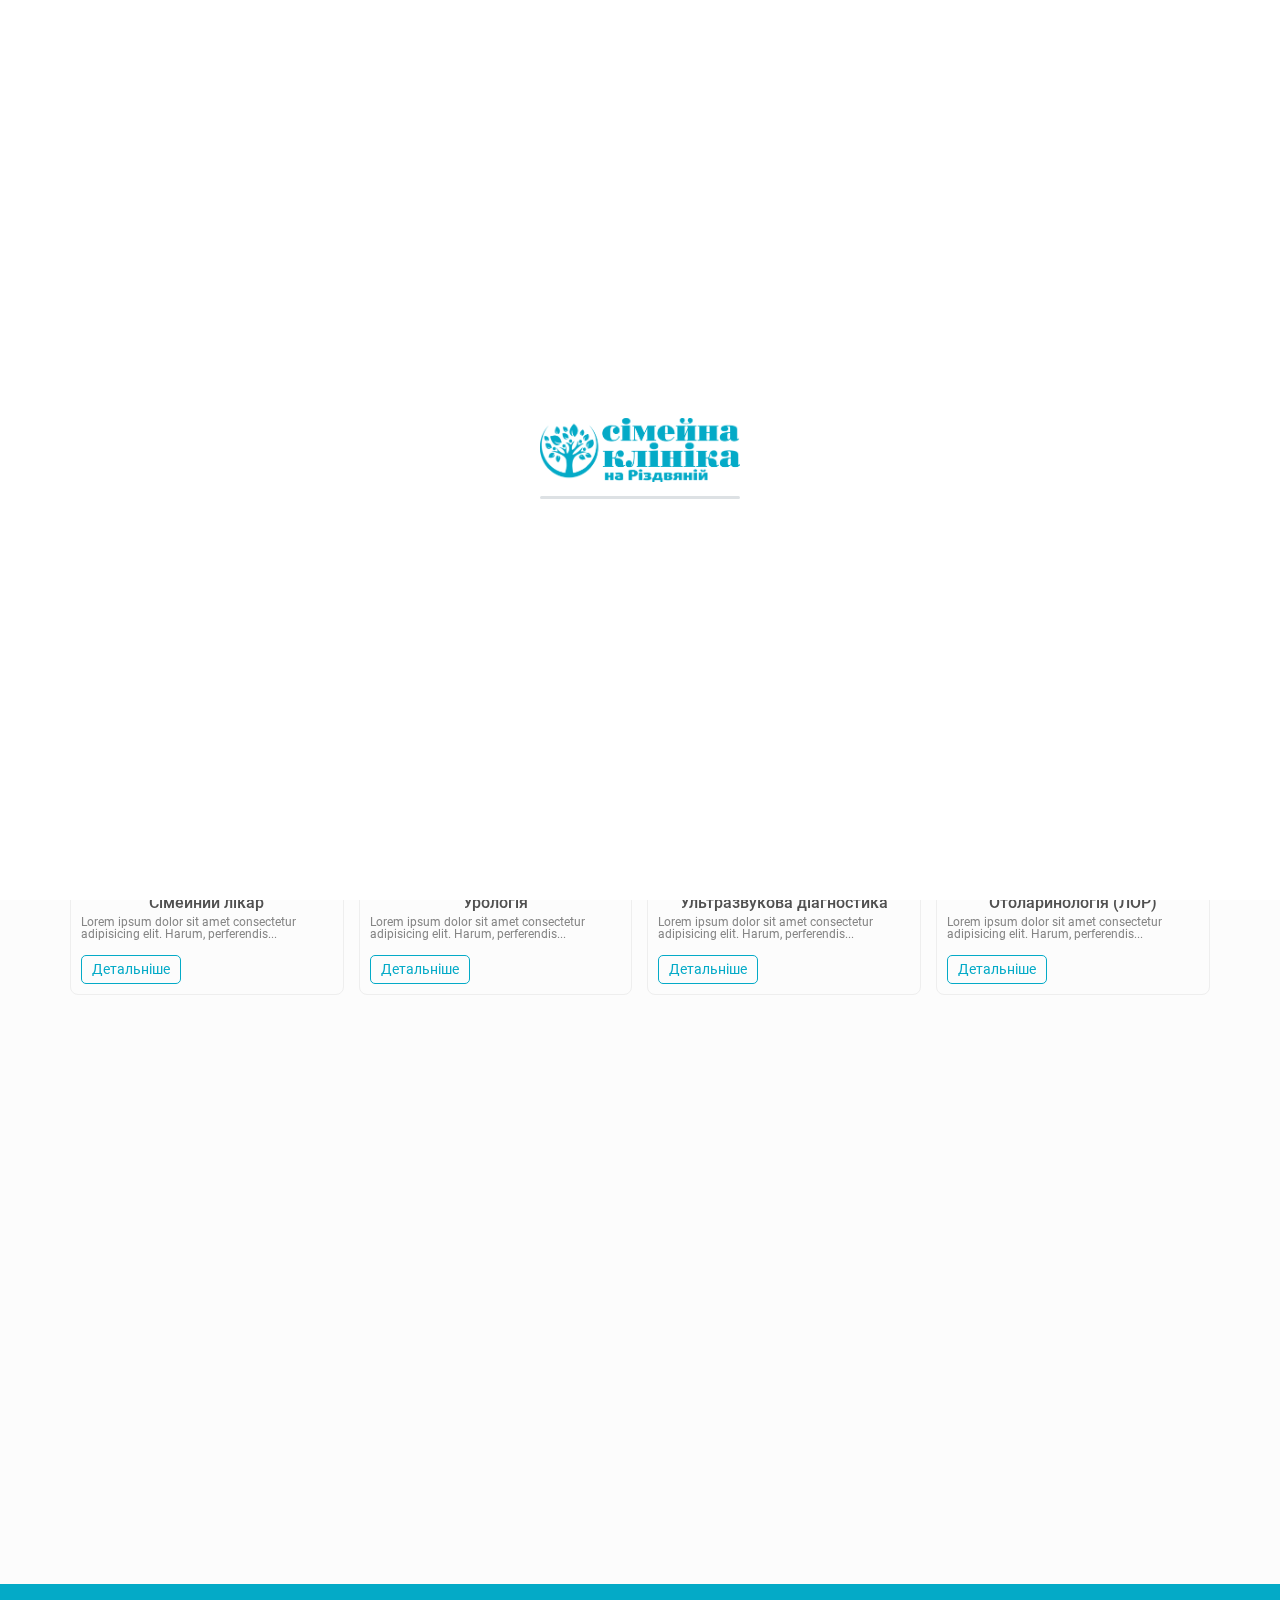
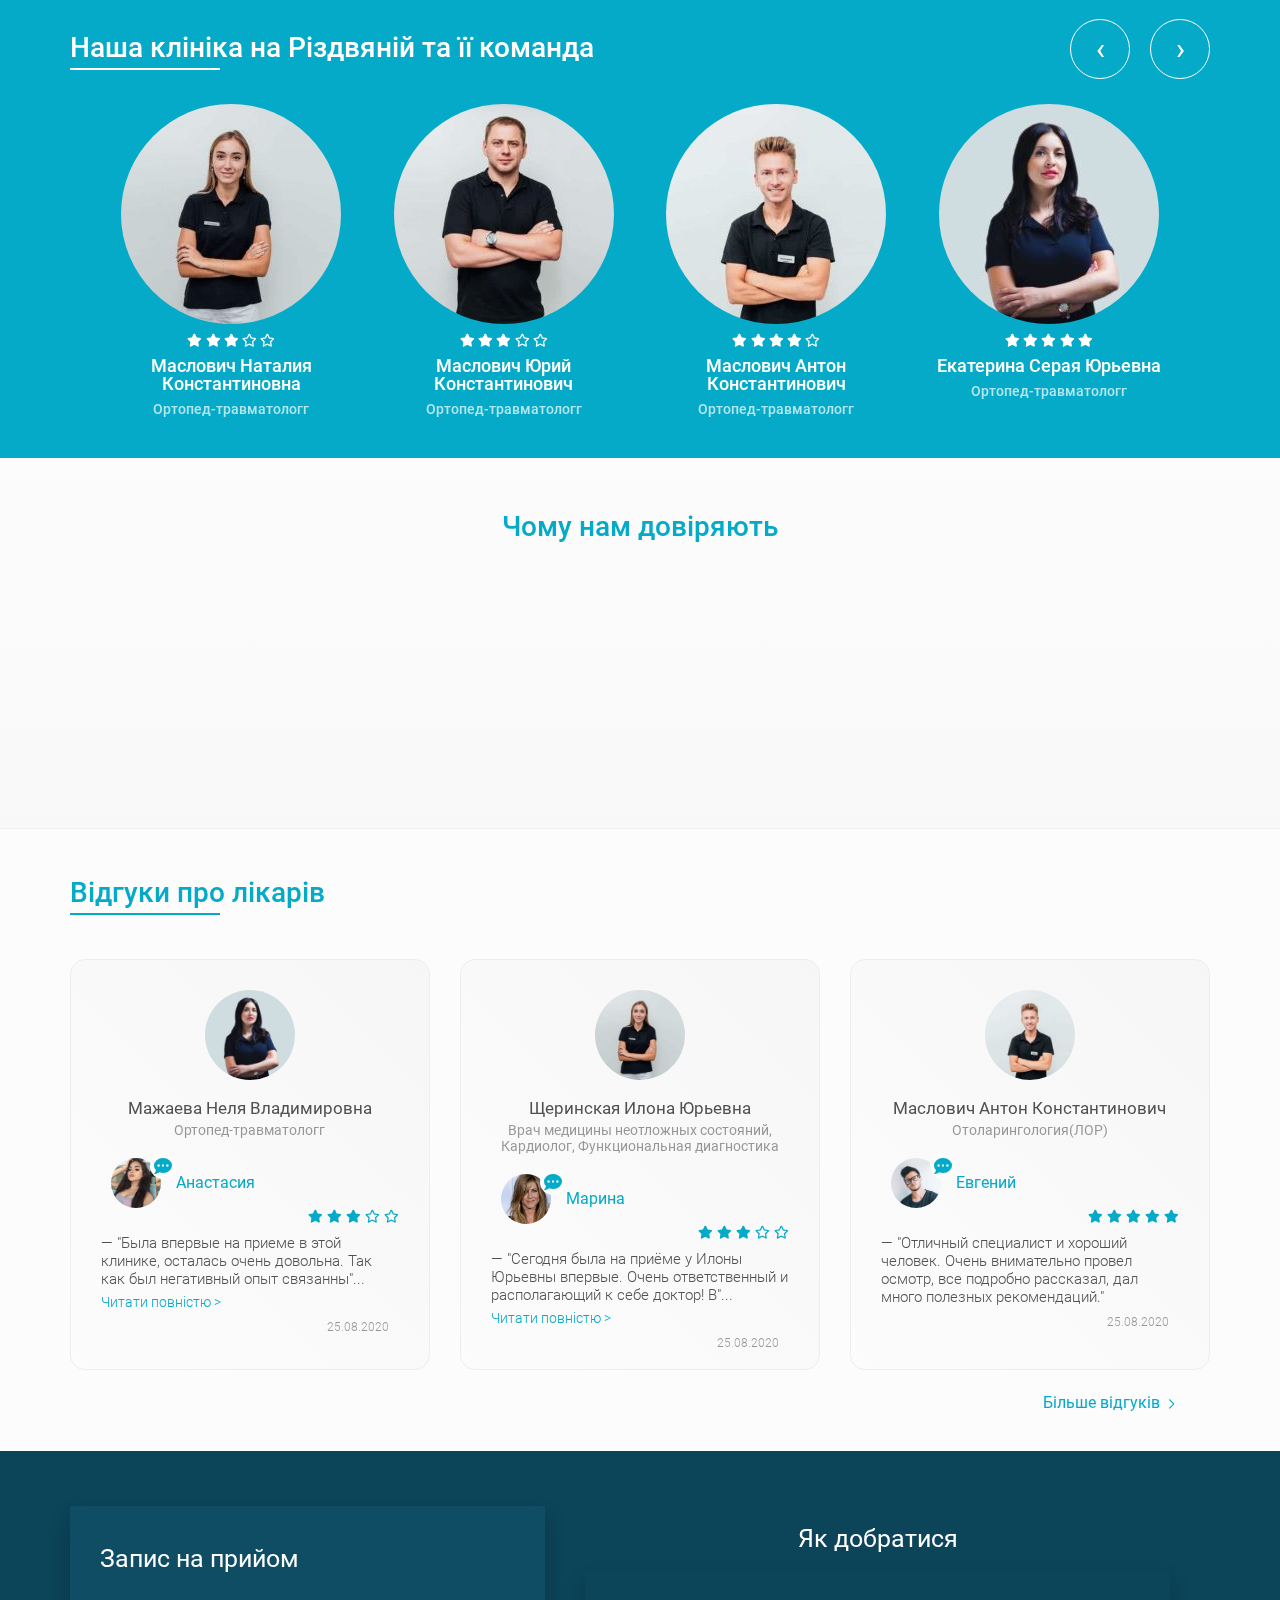
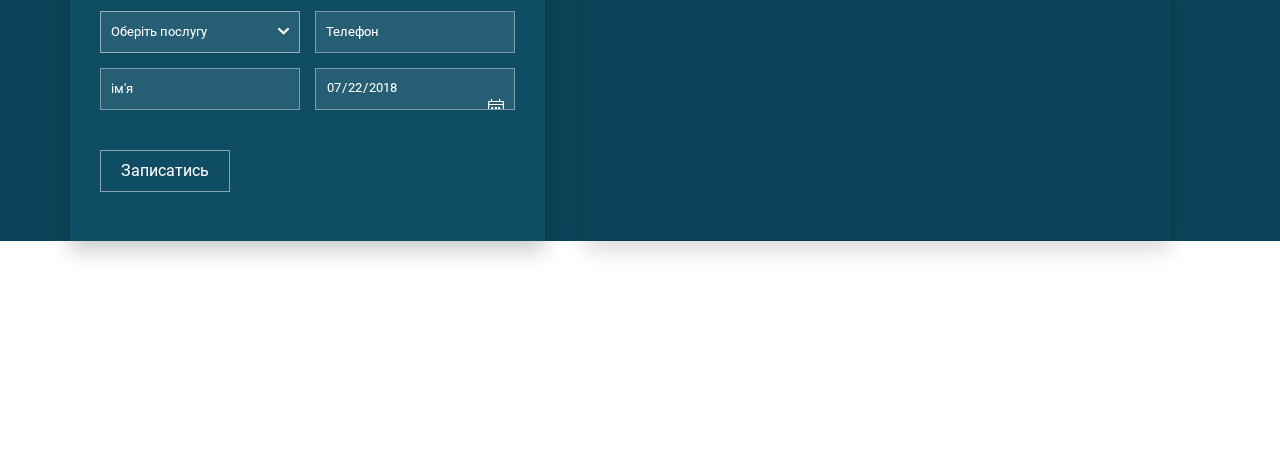
==== commit 77af2c62: "when you ckick on the block width direction, the content about the direction on the page doctors and" ====
--- a/index.html
+++ b/index.html
@@ -42,7 +42,6 @@
     <img src="img/logo.png" alt="" />
   </div>
 </div>
-
     <!-- end  popupWindowAppointment -->
 <div class="modal-overlay popupWindowAppointment">
     <div class="modal">
@@ -102,7 +101,6 @@
             </form>
             <p>Наприклад: 067 000 00 00</p>
         </div>
-
     </div>
 </div>
     <!-- start upButton -->
@@ -236,8 +234,8 @@
                     <h3>Наші напрямки роботи</h3>
                 </div>
                 <div class="directionsOfWork__card card">
-                    <div class="card__info">
-                        <a href="aboutTheDirection.html" class="card__a">
+                    <div class="card__info wow fadeInLeft" data-wow-offset="50" data-wow-delay="0.3s">
+                        <a href="DoctorsAndReferrals.html" class="card__a">
                             <div class="container-img">
                                 <img src="img/directionsOfWork/2.svg" alt="" class="card__img">
                             </div>
@@ -251,8 +249,8 @@
                         </a>
                     </div>
 
-                    <div class="card__info">
-                        <a href="#" class="card__a">
+                    <div class="card__info wow fadeInLeft" data-wow-offset="50">
+                        <a href="DoctorsAndReferrals.html" class="card__a">
                             <div class="container-img">
                                 <img src="img/directionsOfWork/urology-kidney-svgrepo-com.svg" alt="Family"
                                     class="card__img" />
@@ -266,8 +264,8 @@
                             </div>
                         </a>
                     </div>
-                    <div class="card__info">
-                        <a href="#" class="card__a">
+                    <div class="card__info wow fadeInLeft" data-wow-offset="50" data-wow-delay="0.3s">
+                        <a href="DoctorsAndReferrals.html" class="card__a">
                             <div class="container-img">
                                 <img src="img/directionsOfWork/7.svg" alt="" class="card__img">
                             </div>
@@ -280,8 +278,8 @@
                             </div>
                         </a>
                     </div>
-                    <div class="card__info">
-                        <a href="#" class="card__a">
+                    <div class="card__info wow fadeInLeft" data-wow-offset="50">
+                        <a href="DoctorsAndReferrals.html" class="card__a">
                             <div class="container-img">
                                 <img src="img/directionsOfWork/8.svg" alt="" class="card__img">
                             </div>
@@ -294,8 +292,8 @@
                             </div>
                         </a>
                     </div>
-                    <div class="card__info">
-                        <a href="#" class="card__a">
+                    <div class="card__info wow fadeInLeft">
+                        <a href="DoctorsAndReferrals.html" class="card__a">
                             <div class="container-img">
                                 <img src="img/directionsOfWork/10.svg" alt="" class="card__img">
                             </div>
@@ -308,8 +306,8 @@
                             </div>
                         </a>
                     </div>
-                    <div class="card__info">
-                        <a href="#" class="card__a">
+                    <div class="card__info wow fadeInLeft" data-wow-delay="0.3s">
+                        <a href="DoctorsAndReferrals.html" class="card__a">
                             <div class="container-img">
                                 <img src="img/directionsOfWork/12.svg" alt="" class="card__img">
                             </div>
@@ -322,8 +320,8 @@
                             </div>
                         </a>
                     </div>
-                    <div class="card__info">
-                        <a href="#" class="card__a">
+                    <div class="card__info wow fadeInLeft">
+                        <a href="DoctorsAndReferrals.html" class="card__a">
                             <div class="container-img">
                                 <img src="img/directionsOfWork/14.svg" alt="" class="card__img">
                             </div>
@@ -336,8 +334,8 @@
                             </div>
                         </a>
                     </div>
-                    <div class="card__info">
-                        <a href="#" class="card__a">
+                    <div class="card__info wow fadeInLeft" data-wow-delay="0.3s">
+                        <a href="DoctorsAndReferrals.html" class="card__a">
                             <div class="container-img">
                                 <img src="img/directionsOfWork/15.svg" alt="" class="card__img">
                             </div>
@@ -350,8 +348,8 @@
                             </div>
                         </a>
                     </div>
-                    <div class="card__info">
-                        <a href="#" class="card__a">
+                    <div class="card__info wow fadeInLeft">
+                        <a href="DoctorsAndReferrals.html" class="card__a">
                             <div class="container-img">
                                 <img src="img/directionsOfWork/operating-room-svgrepo-com.svg" alt="Family"
                                     class="card__img" />
@@ -365,8 +363,8 @@
                             </div>
                         </a>
                     </div>
-                    <div class="card__info">
-                        <a href="#" class="card__a">
+                    <div class="card__info wow fadeInLeft" data-wow-delay="0.3s">
+                        <a href="DoctorsAndReferrals.html" class="card__a">
                             <div class="container-img">
                                 <img src="img/directionsOfWork/school-svgrepo-com.svg" alt="Family" / class="card__img">
                             </div>
@@ -380,7 +378,7 @@
                         </a>
                     </div>
 
-                    <div class="directionsOfWork__btn btn">
+                    <div class="directionsOfWork__btn btn wow fadeInDown">
                         <a href="#" class="btn__all">Всі послуги <i class="far fa-chevron-right"></i></a>
                     </div>
                 </div>
@@ -527,7 +525,8 @@
                 <h3>Чому нам довіряють</h3>
             </div>
             <div class="ourAdvantages__content row">
-                <div class="ourAdvantages__item col-6 col-md-3">
+                <div class="ourAdvantages__item col-6 col-md-3 wow bounceInLeft" data-wow-offset="50"
+                    data-wow-delay="0.3s">
                     <div class="ourAdvantages__box-img">
                         <img src="img/family_b.svg" alt="family">
                     </div>
@@ -535,7 +534,7 @@
                         <p>Індивідуальне і дбайливе ставлення до всіх пацієнтів</p>
                     </div>
                 </div>
-                <div class="ourAdvantages__item col-6 col-md-3">
+                <div class="ourAdvantages__item col-6 col-md-3 wow bounceInRight" data-wow-offset="50">
                     <div class="ourAdvantages__box-img">
                         <img src="img/discount_b.svg" alt="discount">
                     </div>
@@ -543,7 +542,9 @@
                         <p> Доступні ціни</p>
                     </div>
                 </div>
-                <div class="ourAdvantages__item col-6 col-md-3">
+                <div class="ourAdvantages__item col-6 col-md-3 wow bounceInLeft" data-wow-offset="50"
+                    data-wow-delay="0.3s">
+
                     <div class="ourAdvantages__box-img">
                         <img src="img/quality_b.svg" alt="quality">
                     </div>
@@ -551,7 +552,7 @@
                         <p>Висока кваліфікація лікарів</p>
                     </div>
                 </div>
-                <div class="ourAdvantages__item col-6 col-md-3">
+                <div class="ourAdvantages__item col-6 col-md-3 wow  bounceInRight" data-wow-offset="50">
                     <div class="ourAdvantages__box-img">
                         <img src="img/security.svg" alt="security">
                     </div>
--- a/styles/main.css
+++ b/styles/main.css
@@ -18553,6 +18553,3503 @@
   background: #0c4459;
 }
 
+/*!
+ * animate.css -https://daneden.github.io/animate.css/
+ * Version - 3.7.2
+ * Licensed under the MIT license - http://opensource.org/licenses/MIT
+ *
+ * Copyright (c) 2019 Daniel Eden
+ */
+
+@-webkit-keyframes bounce {
+  from, 20%, 53%, 80%, to {
+    -webkit-animation-timing-function: cubic-bezier(0.215, 0.61, 0.355, 1);
+    animation-timing-function: cubic-bezier(0.215, 0.61, 0.355, 1);
+    -webkit-transform: translate3d(0, 0, 0);
+    transform: translate3d(0, 0, 0);
+  }
+
+  40%, 43% {
+    -webkit-animation-timing-function: cubic-bezier(0.755, 0.05, 0.855, 0.06);
+    animation-timing-function: cubic-bezier(0.755, 0.05, 0.855, 0.06);
+    -webkit-transform: translate3d(0, -30px, 0);
+    transform: translate3d(0, -30px, 0);
+  }
+
+  70% {
+    -webkit-animation-timing-function: cubic-bezier(0.755, 0.05, 0.855, 0.06);
+    animation-timing-function: cubic-bezier(0.755, 0.05, 0.855, 0.06);
+    -webkit-transform: translate3d(0, -15px, 0);
+    transform: translate3d(0, -15px, 0);
+  }
+
+  90% {
+    -webkit-transform: translate3d(0, -4px, 0);
+    transform: translate3d(0, -4px, 0);
+  }
+}
+
+@keyframes bounce {
+  from, 20%, 53%, 80%, to {
+    -webkit-animation-timing-function: cubic-bezier(0.215, 0.61, 0.355, 1);
+    animation-timing-function: cubic-bezier(0.215, 0.61, 0.355, 1);
+    -webkit-transform: translate3d(0, 0, 0);
+    transform: translate3d(0, 0, 0);
+  }
+
+  40%, 43% {
+    -webkit-animation-timing-function: cubic-bezier(0.755, 0.05, 0.855, 0.06);
+    animation-timing-function: cubic-bezier(0.755, 0.05, 0.855, 0.06);
+    -webkit-transform: translate3d(0, -30px, 0);
+    transform: translate3d(0, -30px, 0);
+  }
+
+  70% {
+    -webkit-animation-timing-function: cubic-bezier(0.755, 0.05, 0.855, 0.06);
+    animation-timing-function: cubic-bezier(0.755, 0.05, 0.855, 0.06);
+    -webkit-transform: translate3d(0, -15px, 0);
+    transform: translate3d(0, -15px, 0);
+  }
+
+  90% {
+    -webkit-transform: translate3d(0, -4px, 0);
+    transform: translate3d(0, -4px, 0);
+  }
+}
+
+.bounce {
+  -webkit-animation-name: bounce;
+  animation-name: bounce;
+  -webkit-transform-origin: center bottom;
+  transform-origin: center bottom;
+}
+
+@-webkit-keyframes flash {
+  from, 50%, to {
+    opacity: 1;
+  }
+
+  25%, 75% {
+    opacity: 0;
+  }
+}
+
+@keyframes flash {
+  from, 50%, to {
+    opacity: 1;
+  }
+
+  25%, 75% {
+    opacity: 0;
+  }
+}
+
+.flash {
+  -webkit-animation-name: flash;
+  animation-name: flash;
+}
+
+/* originally authored by Nick Pettit - https://github.com/nickpettit/glide */
+
+@-webkit-keyframes pulse {
+  from {
+    -webkit-transform: scale3d(1, 1, 1);
+    transform: scale3d(1, 1, 1);
+  }
+
+  50% {
+    -webkit-transform: scale3d(1.05, 1.05, 1.05);
+    transform: scale3d(1.05, 1.05, 1.05);
+  }
+
+  to {
+    -webkit-transform: scale3d(1, 1, 1);
+    transform: scale3d(1, 1, 1);
+  }
+}
+
+@keyframes pulse {
+  from {
+    -webkit-transform: scale3d(1, 1, 1);
+    transform: scale3d(1, 1, 1);
+  }
+
+  50% {
+    -webkit-transform: scale3d(1.05, 1.05, 1.05);
+    transform: scale3d(1.05, 1.05, 1.05);
+  }
+
+  to {
+    -webkit-transform: scale3d(1, 1, 1);
+    transform: scale3d(1, 1, 1);
+  }
+}
+
+.pulse {
+  -webkit-animation-name: pulse;
+  animation-name: pulse;
+}
+
+@-webkit-keyframes rubberBand {
+  from {
+    -webkit-transform: scale3d(1, 1, 1);
+    transform: scale3d(1, 1, 1);
+  }
+
+  30% {
+    -webkit-transform: scale3d(1.25, 0.75, 1);
+    transform: scale3d(1.25, 0.75, 1);
+  }
+
+  40% {
+    -webkit-transform: scale3d(0.75, 1.25, 1);
+    transform: scale3d(0.75, 1.25, 1);
+  }
+
+  50% {
+    -webkit-transform: scale3d(1.15, 0.85, 1);
+    transform: scale3d(1.15, 0.85, 1);
+  }
+
+  65% {
+    -webkit-transform: scale3d(0.95, 1.05, 1);
+    transform: scale3d(0.95, 1.05, 1);
+  }
+
+  75% {
+    -webkit-transform: scale3d(1.05, 0.95, 1);
+    transform: scale3d(1.05, 0.95, 1);
+  }
+
+  to {
+    -webkit-transform: scale3d(1, 1, 1);
+    transform: scale3d(1, 1, 1);
+  }
+}
+
+@keyframes rubberBand {
+  from {
+    -webkit-transform: scale3d(1, 1, 1);
+    transform: scale3d(1, 1, 1);
+  }
+
+  30% {
+    -webkit-transform: scale3d(1.25, 0.75, 1);
+    transform: scale3d(1.25, 0.75, 1);
+  }
+
+  40% {
+    -webkit-transform: scale3d(0.75, 1.25, 1);
+    transform: scale3d(0.75, 1.25, 1);
+  }
+
+  50% {
+    -webkit-transform: scale3d(1.15, 0.85, 1);
+    transform: scale3d(1.15, 0.85, 1);
+  }
+
+  65% {
+    -webkit-transform: scale3d(0.95, 1.05, 1);
+    transform: scale3d(0.95, 1.05, 1);
+  }
+
+  75% {
+    -webkit-transform: scale3d(1.05, 0.95, 1);
+    transform: scale3d(1.05, 0.95, 1);
+  }
+
+  to {
+    -webkit-transform: scale3d(1, 1, 1);
+    transform: scale3d(1, 1, 1);
+  }
+}
+
+.rubberBand {
+  -webkit-animation-name: rubberBand;
+  animation-name: rubberBand;
+}
+
+@-webkit-keyframes shake {
+  from, to {
+    -webkit-transform: translate3d(0, 0, 0);
+    transform: translate3d(0, 0, 0);
+  }
+
+  10%, 30%, 50%, 70%, 90% {
+    -webkit-transform: translate3d(-10px, 0, 0);
+    transform: translate3d(-10px, 0, 0);
+  }
+
+  20%, 40%, 60%, 80% {
+    -webkit-transform: translate3d(10px, 0, 0);
+    transform: translate3d(10px, 0, 0);
+  }
+}
+
+@keyframes shake {
+  from, to {
+    -webkit-transform: translate3d(0, 0, 0);
+    transform: translate3d(0, 0, 0);
+  }
+
+  10%, 30%, 50%, 70%, 90% {
+    -webkit-transform: translate3d(-10px, 0, 0);
+    transform: translate3d(-10px, 0, 0);
+  }
+
+  20%, 40%, 60%, 80% {
+    -webkit-transform: translate3d(10px, 0, 0);
+    transform: translate3d(10px, 0, 0);
+  }
+}
+
+.shake {
+  -webkit-animation-name: shake;
+  animation-name: shake;
+}
+
+@-webkit-keyframes headShake {
+  0% {
+    -webkit-transform: translateX(0);
+    transform: translateX(0);
+  }
+
+  6.5% {
+    -webkit-transform: translateX(-6px) rotateY(-9deg);
+    transform: translateX(-6px) rotateY(-9deg);
+  }
+
+  18.5% {
+    -webkit-transform: translateX(5px) rotateY(7deg);
+    transform: translateX(5px) rotateY(7deg);
+  }
+
+  31.5% {
+    -webkit-transform: translateX(-3px) rotateY(-5deg);
+    transform: translateX(-3px) rotateY(-5deg);
+  }
+
+  43.5% {
+    -webkit-transform: translateX(2px) rotateY(3deg);
+    transform: translateX(2px) rotateY(3deg);
+  }
+
+  50% {
+    -webkit-transform: translateX(0);
+    transform: translateX(0);
+  }
+}
+
+@keyframes headShake {
+  0% {
+    -webkit-transform: translateX(0);
+    transform: translateX(0);
+  }
+
+  6.5% {
+    -webkit-transform: translateX(-6px) rotateY(-9deg);
+    transform: translateX(-6px) rotateY(-9deg);
+  }
+
+  18.5% {
+    -webkit-transform: translateX(5px) rotateY(7deg);
+    transform: translateX(5px) rotateY(7deg);
+  }
+
+  31.5% {
+    -webkit-transform: translateX(-3px) rotateY(-5deg);
+    transform: translateX(-3px) rotateY(-5deg);
+  }
+
+  43.5% {
+    -webkit-transform: translateX(2px) rotateY(3deg);
+    transform: translateX(2px) rotateY(3deg);
+  }
+
+  50% {
+    -webkit-transform: translateX(0);
+    transform: translateX(0);
+  }
+}
+
+.headShake {
+  -webkit-animation-timing-function: ease-in-out;
+  animation-timing-function: ease-in-out;
+  -webkit-animation-name: headShake;
+  animation-name: headShake;
+}
+
+@-webkit-keyframes swing {
+  20% {
+    -webkit-transform: rotate3d(0, 0, 1, 15deg);
+    transform: rotate3d(0, 0, 1, 15deg);
+  }
+
+  40% {
+    -webkit-transform: rotate3d(0, 0, 1, -10deg);
+    transform: rotate3d(0, 0, 1, -10deg);
+  }
+
+  60% {
+    -webkit-transform: rotate3d(0, 0, 1, 5deg);
+    transform: rotate3d(0, 0, 1, 5deg);
+  }
+
+  80% {
+    -webkit-transform: rotate3d(0, 0, 1, -5deg);
+    transform: rotate3d(0, 0, 1, -5deg);
+  }
+
+  to {
+    -webkit-transform: rotate3d(0, 0, 1, 0deg);
+    transform: rotate3d(0, 0, 1, 0deg);
+  }
+}
+
+@keyframes swing {
+  20% {
+    -webkit-transform: rotate3d(0, 0, 1, 15deg);
+    transform: rotate3d(0, 0, 1, 15deg);
+  }
+
+  40% {
+    -webkit-transform: rotate3d(0, 0, 1, -10deg);
+    transform: rotate3d(0, 0, 1, -10deg);
+  }
+
+  60% {
+    -webkit-transform: rotate3d(0, 0, 1, 5deg);
+    transform: rotate3d(0, 0, 1, 5deg);
+  }
+
+  80% {
+    -webkit-transform: rotate3d(0, 0, 1, -5deg);
+    transform: rotate3d(0, 0, 1, -5deg);
+  }
+
+  to {
+    -webkit-transform: rotate3d(0, 0, 1, 0deg);
+    transform: rotate3d(0, 0, 1, 0deg);
+  }
+}
+
+.swing {
+  -webkit-transform-origin: top center;
+  transform-origin: top center;
+  -webkit-animation-name: swing;
+  animation-name: swing;
+}
+
+@-webkit-keyframes tada {
+  from {
+    -webkit-transform: scale3d(1, 1, 1);
+    transform: scale3d(1, 1, 1);
+  }
+
+  10%, 20% {
+    -webkit-transform: scale3d(0.9, 0.9, 0.9) rotate3d(0, 0, 1, -3deg);
+    transform: scale3d(0.9, 0.9, 0.9) rotate3d(0, 0, 1, -3deg);
+  }
+
+  30%, 50%, 70%, 90% {
+    -webkit-transform: scale3d(1.1, 1.1, 1.1) rotate3d(0, 0, 1, 3deg);
+    transform: scale3d(1.1, 1.1, 1.1) rotate3d(0, 0, 1, 3deg);
+  }
+
+  40%, 60%, 80% {
+    -webkit-transform: scale3d(1.1, 1.1, 1.1) rotate3d(0, 0, 1, -3deg);
+    transform: scale3d(1.1, 1.1, 1.1) rotate3d(0, 0, 1, -3deg);
+  }
+
+  to {
+    -webkit-transform: scale3d(1, 1, 1);
+    transform: scale3d(1, 1, 1);
+  }
+}
+
+@keyframes tada {
+  from {
+    -webkit-transform: scale3d(1, 1, 1);
+    transform: scale3d(1, 1, 1);
+  }
+
+  10%, 20% {
+    -webkit-transform: scale3d(0.9, 0.9, 0.9) rotate3d(0, 0, 1, -3deg);
+    transform: scale3d(0.9, 0.9, 0.9) rotate3d(0, 0, 1, -3deg);
+  }
+
+  30%, 50%, 70%, 90% {
+    -webkit-transform: scale3d(1.1, 1.1, 1.1) rotate3d(0, 0, 1, 3deg);
+    transform: scale3d(1.1, 1.1, 1.1) rotate3d(0, 0, 1, 3deg);
+  }
+
+  40%, 60%, 80% {
+    -webkit-transform: scale3d(1.1, 1.1, 1.1) rotate3d(0, 0, 1, -3deg);
+    transform: scale3d(1.1, 1.1, 1.1) rotate3d(0, 0, 1, -3deg);
+  }
+
+  to {
+    -webkit-transform: scale3d(1, 1, 1);
+    transform: scale3d(1, 1, 1);
+  }
+}
+
+.tada {
+  -webkit-animation-name: tada;
+  animation-name: tada;
+}
+
+/* originally authored by Nick Pettit - https://github.com/nickpettit/glide */
+
+@-webkit-keyframes wobble {
+  from {
+    -webkit-transform: translate3d(0, 0, 0);
+    transform: translate3d(0, 0, 0);
+  }
+
+  15% {
+    -webkit-transform: translate3d(-25%, 0, 0) rotate3d(0, 0, 1, -5deg);
+    transform: translate3d(-25%, 0, 0) rotate3d(0, 0, 1, -5deg);
+  }
+
+  30% {
+    -webkit-transform: translate3d(20%, 0, 0) rotate3d(0, 0, 1, 3deg);
+    transform: translate3d(20%, 0, 0) rotate3d(0, 0, 1, 3deg);
+  }
+
+  45% {
+    -webkit-transform: translate3d(-15%, 0, 0) rotate3d(0, 0, 1, -3deg);
+    transform: translate3d(-15%, 0, 0) rotate3d(0, 0, 1, -3deg);
+  }
+
+  60% {
+    -webkit-transform: translate3d(10%, 0, 0) rotate3d(0, 0, 1, 2deg);
+    transform: translate3d(10%, 0, 0) rotate3d(0, 0, 1, 2deg);
+  }
+
+  75% {
+    -webkit-transform: translate3d(-5%, 0, 0) rotate3d(0, 0, 1, -1deg);
+    transform: translate3d(-5%, 0, 0) rotate3d(0, 0, 1, -1deg);
+  }
+
+  to {
+    -webkit-transform: translate3d(0, 0, 0);
+    transform: translate3d(0, 0, 0);
+  }
+}
+
+@keyframes wobble {
+  from {
+    -webkit-transform: translate3d(0, 0, 0);
+    transform: translate3d(0, 0, 0);
+  }
+
+  15% {
+    -webkit-transform: translate3d(-25%, 0, 0) rotate3d(0, 0, 1, -5deg);
+    transform: translate3d(-25%, 0, 0) rotate3d(0, 0, 1, -5deg);
+  }
+
+  30% {
+    -webkit-transform: translate3d(20%, 0, 0) rotate3d(0, 0, 1, 3deg);
+    transform: translate3d(20%, 0, 0) rotate3d(0, 0, 1, 3deg);
+  }
+
+  45% {
+    -webkit-transform: translate3d(-15%, 0, 0) rotate3d(0, 0, 1, -3deg);
+    transform: translate3d(-15%, 0, 0) rotate3d(0, 0, 1, -3deg);
+  }
+
+  60% {
+    -webkit-transform: translate3d(10%, 0, 0) rotate3d(0, 0, 1, 2deg);
+    transform: translate3d(10%, 0, 0) rotate3d(0, 0, 1, 2deg);
+  }
+
+  75% {
+    -webkit-transform: translate3d(-5%, 0, 0) rotate3d(0, 0, 1, -1deg);
+    transform: translate3d(-5%, 0, 0) rotate3d(0, 0, 1, -1deg);
+  }
+
+  to {
+    -webkit-transform: translate3d(0, 0, 0);
+    transform: translate3d(0, 0, 0);
+  }
+}
+
+.wobble {
+  -webkit-animation-name: wobble;
+  animation-name: wobble;
+}
+
+@-webkit-keyframes jello {
+  from, 11.1%, to {
+    -webkit-transform: translate3d(0, 0, 0);
+    transform: translate3d(0, 0, 0);
+  }
+
+  22.2% {
+    -webkit-transform: skewX(-12.5deg) skewY(-12.5deg);
+    transform: skewX(-12.5deg) skewY(-12.5deg);
+  }
+
+  33.3% {
+    -webkit-transform: skewX(6.25deg) skewY(6.25deg);
+    transform: skewX(6.25deg) skewY(6.25deg);
+  }
+
+  44.4% {
+    -webkit-transform: skewX(-3.125deg) skewY(-3.125deg);
+    transform: skewX(-3.125deg) skewY(-3.125deg);
+  }
+
+  55.5% {
+    -webkit-transform: skewX(1.5625deg) skewY(1.5625deg);
+    transform: skewX(1.5625deg) skewY(1.5625deg);
+  }
+
+  66.6% {
+    -webkit-transform: skewX(-0.78125deg) skewY(-0.78125deg);
+    transform: skewX(-0.78125deg) skewY(-0.78125deg);
+  }
+
+  77.7% {
+    -webkit-transform: skewX(0.39063deg) skewY(0.39063deg);
+    transform: skewX(0.39063deg) skewY(0.39063deg);
+  }
+
+  88.8% {
+    -webkit-transform: skewX(-0.19531deg) skewY(-0.19531deg);
+    transform: skewX(-0.19531deg) skewY(-0.19531deg);
+  }
+}
+
+@keyframes jello {
+  from, 11.1%, to {
+    -webkit-transform: translate3d(0, 0, 0);
+    transform: translate3d(0, 0, 0);
+  }
+
+  22.2% {
+    -webkit-transform: skewX(-12.5deg) skewY(-12.5deg);
+    transform: skewX(-12.5deg) skewY(-12.5deg);
+  }
+
+  33.3% {
+    -webkit-transform: skewX(6.25deg) skewY(6.25deg);
+    transform: skewX(6.25deg) skewY(6.25deg);
+  }
+
+  44.4% {
+    -webkit-transform: skewX(-3.125deg) skewY(-3.125deg);
+    transform: skewX(-3.125deg) skewY(-3.125deg);
+  }
+
+  55.5% {
+    -webkit-transform: skewX(1.5625deg) skewY(1.5625deg);
+    transform: skewX(1.5625deg) skewY(1.5625deg);
+  }
+
+  66.6% {
+    -webkit-transform: skewX(-0.78125deg) skewY(-0.78125deg);
+    transform: skewX(-0.78125deg) skewY(-0.78125deg);
+  }
+
+  77.7% {
+    -webkit-transform: skewX(0.39063deg) skewY(0.39063deg);
+    transform: skewX(0.39063deg) skewY(0.39063deg);
+  }
+
+  88.8% {
+    -webkit-transform: skewX(-0.19531deg) skewY(-0.19531deg);
+    transform: skewX(-0.19531deg) skewY(-0.19531deg);
+  }
+}
+
+.jello {
+  -webkit-animation-name: jello;
+  animation-name: jello;
+  -webkit-transform-origin: center;
+  transform-origin: center;
+}
+
+@-webkit-keyframes heartBeat {
+  0% {
+    -webkit-transform: scale(1);
+    transform: scale(1);
+  }
+
+  14% {
+    -webkit-transform: scale(1.3);
+    transform: scale(1.3);
+  }
+
+  28% {
+    -webkit-transform: scale(1);
+    transform: scale(1);
+  }
+
+  42% {
+    -webkit-transform: scale(1.3);
+    transform: scale(1.3);
+  }
+
+  70% {
+    -webkit-transform: scale(1);
+    transform: scale(1);
+  }
+}
+
+@keyframes heartBeat {
+  0% {
+    -webkit-transform: scale(1);
+    transform: scale(1);
+  }
+
+  14% {
+    -webkit-transform: scale(1.3);
+    transform: scale(1.3);
+  }
+
+  28% {
+    -webkit-transform: scale(1);
+    transform: scale(1);
+  }
+
+  42% {
+    -webkit-transform: scale(1.3);
+    transform: scale(1.3);
+  }
+
+  70% {
+    -webkit-transform: scale(1);
+    transform: scale(1);
+  }
+}
+
+.heartBeat {
+  -webkit-animation-name: heartBeat;
+  animation-name: heartBeat;
+  -webkit-animation-duration: 1.3s;
+  animation-duration: 1.3s;
+  -webkit-animation-timing-function: ease-in-out;
+  animation-timing-function: ease-in-out;
+}
+
+@-webkit-keyframes bounceIn {
+  from, 20%, 40%, 60%, 80%, to {
+    -webkit-animation-timing-function: cubic-bezier(0.215, 0.61, 0.355, 1);
+    animation-timing-function: cubic-bezier(0.215, 0.61, 0.355, 1);
+  }
+
+  0% {
+    opacity: 0;
+    -webkit-transform: scale3d(0.3, 0.3, 0.3);
+    transform: scale3d(0.3, 0.3, 0.3);
+  }
+
+  20% {
+    -webkit-transform: scale3d(1.1, 1.1, 1.1);
+    transform: scale3d(1.1, 1.1, 1.1);
+  }
+
+  40% {
+    -webkit-transform: scale3d(0.9, 0.9, 0.9);
+    transform: scale3d(0.9, 0.9, 0.9);
+  }
+
+  60% {
+    opacity: 1;
+    -webkit-transform: scale3d(1.03, 1.03, 1.03);
+    transform: scale3d(1.03, 1.03, 1.03);
+  }
+
+  80% {
+    -webkit-transform: scale3d(0.97, 0.97, 0.97);
+    transform: scale3d(0.97, 0.97, 0.97);
+  }
+
+  to {
+    opacity: 1;
+    -webkit-transform: scale3d(1, 1, 1);
+    transform: scale3d(1, 1, 1);
+  }
+}
+
+@keyframes bounceIn {
+  from, 20%, 40%, 60%, 80%, to {
+    -webkit-animation-timing-function: cubic-bezier(0.215, 0.61, 0.355, 1);
+    animation-timing-function: cubic-bezier(0.215, 0.61, 0.355, 1);
+  }
+
+  0% {
+    opacity: 0;
+    -webkit-transform: scale3d(0.3, 0.3, 0.3);
+    transform: scale3d(0.3, 0.3, 0.3);
+  }
+
+  20% {
+    -webkit-transform: scale3d(1.1, 1.1, 1.1);
+    transform: scale3d(1.1, 1.1, 1.1);
+  }
+
+  40% {
+    -webkit-transform: scale3d(0.9, 0.9, 0.9);
+    transform: scale3d(0.9, 0.9, 0.9);
+  }
+
+  60% {
+    opacity: 1;
+    -webkit-transform: scale3d(1.03, 1.03, 1.03);
+    transform: scale3d(1.03, 1.03, 1.03);
+  }
+
+  80% {
+    -webkit-transform: scale3d(0.97, 0.97, 0.97);
+    transform: scale3d(0.97, 0.97, 0.97);
+  }
+
+  to {
+    opacity: 1;
+    -webkit-transform: scale3d(1, 1, 1);
+    transform: scale3d(1, 1, 1);
+  }
+}
+
+.bounceIn {
+  -webkit-animation-duration: 0.75s;
+  animation-duration: 0.75s;
+  -webkit-animation-name: bounceIn;
+  animation-name: bounceIn;
+}
+
+@-webkit-keyframes bounceInDown {
+  from, 60%, 75%, 90%, to {
+    -webkit-animation-timing-function: cubic-bezier(0.215, 0.61, 0.355, 1);
+    animation-timing-function: cubic-bezier(0.215, 0.61, 0.355, 1);
+  }
+
+  0% {
+    opacity: 0;
+    -webkit-transform: translate3d(0, -3000px, 0);
+    transform: translate3d(0, -3000px, 0);
+  }
+
+  60% {
+    opacity: 1;
+    -webkit-transform: translate3d(0, 25px, 0);
+    transform: translate3d(0, 25px, 0);
+  }
+
+  75% {
+    -webkit-transform: translate3d(0, -10px, 0);
+    transform: translate3d(0, -10px, 0);
+  }
+
+  90% {
+    -webkit-transform: translate3d(0, 5px, 0);
+    transform: translate3d(0, 5px, 0);
+  }
+
+  to {
+    -webkit-transform: translate3d(0, 0, 0);
+    transform: translate3d(0, 0, 0);
+  }
+}
+
+@keyframes bounceInDown {
+  from, 60%, 75%, 90%, to {
+    -webkit-animation-timing-function: cubic-bezier(0.215, 0.61, 0.355, 1);
+    animation-timing-function: cubic-bezier(0.215, 0.61, 0.355, 1);
+  }
+
+  0% {
+    opacity: 0;
+    -webkit-transform: translate3d(0, -3000px, 0);
+    transform: translate3d(0, -3000px, 0);
+  }
+
+  60% {
+    opacity: 1;
+    -webkit-transform: translate3d(0, 25px, 0);
+    transform: translate3d(0, 25px, 0);
+  }
+
+  75% {
+    -webkit-transform: translate3d(0, -10px, 0);
+    transform: translate3d(0, -10px, 0);
+  }
+
+  90% {
+    -webkit-transform: translate3d(0, 5px, 0);
+    transform: translate3d(0, 5px, 0);
+  }
+
+  to {
+    -webkit-transform: translate3d(0, 0, 0);
+    transform: translate3d(0, 0, 0);
+  }
+}
+
+.bounceInDown {
+  -webkit-animation-name: bounceInDown;
+  animation-name: bounceInDown;
+}
+
+@-webkit-keyframes bounceInLeft {
+  from, 60%, 75%, 90%, to {
+    -webkit-animation-timing-function: cubic-bezier(0.215, 0.61, 0.355, 1);
+    animation-timing-function: cubic-bezier(0.215, 0.61, 0.355, 1);
+  }
+
+  0% {
+    opacity: 0;
+    -webkit-transform: translate3d(-3000px, 0, 0);
+    transform: translate3d(-3000px, 0, 0);
+  }
+
+  60% {
+    opacity: 1;
+    -webkit-transform: translate3d(25px, 0, 0);
+    transform: translate3d(25px, 0, 0);
+  }
+
+  75% {
+    -webkit-transform: translate3d(-10px, 0, 0);
+    transform: translate3d(-10px, 0, 0);
+  }
+
+  90% {
+    -webkit-transform: translate3d(5px, 0, 0);
+    transform: translate3d(5px, 0, 0);
+  }
+
+  to {
+    -webkit-transform: translate3d(0, 0, 0);
+    transform: translate3d(0, 0, 0);
+  }
+}
+
+@keyframes bounceInLeft {
+  from, 60%, 75%, 90%, to {
+    -webkit-animation-timing-function: cubic-bezier(0.215, 0.61, 0.355, 1);
+    animation-timing-function: cubic-bezier(0.215, 0.61, 0.355, 1);
+  }
+
+  0% {
+    opacity: 0;
+    -webkit-transform: translate3d(-3000px, 0, 0);
+    transform: translate3d(-3000px, 0, 0);
+  }
+
+  60% {
+    opacity: 1;
+    -webkit-transform: translate3d(25px, 0, 0);
+    transform: translate3d(25px, 0, 0);
+  }
+
+  75% {
+    -webkit-transform: translate3d(-10px, 0, 0);
+    transform: translate3d(-10px, 0, 0);
+  }
+
+  90% {
+    -webkit-transform: translate3d(5px, 0, 0);
+    transform: translate3d(5px, 0, 0);
+  }
+
+  to {
+    -webkit-transform: translate3d(0, 0, 0);
+    transform: translate3d(0, 0, 0);
+  }
+}
+
+.bounceInLeft {
+  -webkit-animation-name: bounceInLeft;
+  animation-name: bounceInLeft;
+}
+
+@-webkit-keyframes bounceInRight {
+  from, 60%, 75%, 90%, to {
+    -webkit-animation-timing-function: cubic-bezier(0.215, 0.61, 0.355, 1);
+    animation-timing-function: cubic-bezier(0.215, 0.61, 0.355, 1);
+  }
+
+  from {
+    opacity: 0;
+    -webkit-transform: translate3d(3000px, 0, 0);
+    transform: translate3d(3000px, 0, 0);
+  }
+
+  60% {
+    opacity: 1;
+    -webkit-transform: translate3d(-25px, 0, 0);
+    transform: translate3d(-25px, 0, 0);
+  }
+
+  75% {
+    -webkit-transform: translate3d(10px, 0, 0);
+    transform: translate3d(10px, 0, 0);
+  }
+
+  90% {
+    -webkit-transform: translate3d(-5px, 0, 0);
+    transform: translate3d(-5px, 0, 0);
+  }
+
+  to {
+    -webkit-transform: translate3d(0, 0, 0);
+    transform: translate3d(0, 0, 0);
+  }
+}
+
+@keyframes bounceInRight {
+  from, 60%, 75%, 90%, to {
+    -webkit-animation-timing-function: cubic-bezier(0.215, 0.61, 0.355, 1);
+    animation-timing-function: cubic-bezier(0.215, 0.61, 0.355, 1);
+  }
+
+  from {
+    opacity: 0;
+    -webkit-transform: translate3d(3000px, 0, 0);
+    transform: translate3d(3000px, 0, 0);
+  }
+
+  60% {
+    opacity: 1;
+    -webkit-transform: translate3d(-25px, 0, 0);
+    transform: translate3d(-25px, 0, 0);
+  }
+
+  75% {
+    -webkit-transform: translate3d(10px, 0, 0);
+    transform: translate3d(10px, 0, 0);
+  }
+
+  90% {
+    -webkit-transform: translate3d(-5px, 0, 0);
+    transform: translate3d(-5px, 0, 0);
+  }
+
+  to {
+    -webkit-transform: translate3d(0, 0, 0);
+    transform: translate3d(0, 0, 0);
+  }
+}
+
+.bounceInRight {
+  -webkit-animation-name: bounceInRight;
+  animation-name: bounceInRight;
+}
+
+@-webkit-keyframes bounceInUp {
+  from, 60%, 75%, 90%, to {
+    -webkit-animation-timing-function: cubic-bezier(0.215, 0.61, 0.355, 1);
+    animation-timing-function: cubic-bezier(0.215, 0.61, 0.355, 1);
+  }
+
+  from {
+    opacity: 0;
+    -webkit-transform: translate3d(0, 3000px, 0);
+    transform: translate3d(0, 3000px, 0);
+  }
+
+  60% {
+    opacity: 1;
+    -webkit-transform: translate3d(0, -20px, 0);
+    transform: translate3d(0, -20px, 0);
+  }
+
+  75% {
+    -webkit-transform: translate3d(0, 10px, 0);
+    transform: translate3d(0, 10px, 0);
+  }
+
+  90% {
+    -webkit-transform: translate3d(0, -5px, 0);
+    transform: translate3d(0, -5px, 0);
+  }
+
+  to {
+    -webkit-transform: translate3d(0, 0, 0);
+    transform: translate3d(0, 0, 0);
+  }
+}
+
+@keyframes bounceInUp {
+  from, 60%, 75%, 90%, to {
+    -webkit-animation-timing-function: cubic-bezier(0.215, 0.61, 0.355, 1);
+    animation-timing-function: cubic-bezier(0.215, 0.61, 0.355, 1);
+  }
+
+  from {
+    opacity: 0;
+    -webkit-transform: translate3d(0, 3000px, 0);
+    transform: translate3d(0, 3000px, 0);
+  }
+
+  60% {
+    opacity: 1;
+    -webkit-transform: translate3d(0, -20px, 0);
+    transform: translate3d(0, -20px, 0);
+  }
+
+  75% {
+    -webkit-transform: translate3d(0, 10px, 0);
+    transform: translate3d(0, 10px, 0);
+  }
+
+  90% {
+    -webkit-transform: translate3d(0, -5px, 0);
+    transform: translate3d(0, -5px, 0);
+  }
+
+  to {
+    -webkit-transform: translate3d(0, 0, 0);
+    transform: translate3d(0, 0, 0);
+  }
+}
+
+.bounceInUp {
+  -webkit-animation-name: bounceInUp;
+  animation-name: bounceInUp;
+}
+
+@-webkit-keyframes bounceOut {
+  20% {
+    -webkit-transform: scale3d(0.9, 0.9, 0.9);
+    transform: scale3d(0.9, 0.9, 0.9);
+  }
+
+  50%, 55% {
+    opacity: 1;
+    -webkit-transform: scale3d(1.1, 1.1, 1.1);
+    transform: scale3d(1.1, 1.1, 1.1);
+  }
+
+  to {
+    opacity: 0;
+    -webkit-transform: scale3d(0.3, 0.3, 0.3);
+    transform: scale3d(0.3, 0.3, 0.3);
+  }
+}
+
+@keyframes bounceOut {
+  20% {
+    -webkit-transform: scale3d(0.9, 0.9, 0.9);
+    transform: scale3d(0.9, 0.9, 0.9);
+  }
+
+  50%, 55% {
+    opacity: 1;
+    -webkit-transform: scale3d(1.1, 1.1, 1.1);
+    transform: scale3d(1.1, 1.1, 1.1);
+  }
+
+  to {
+    opacity: 0;
+    -webkit-transform: scale3d(0.3, 0.3, 0.3);
+    transform: scale3d(0.3, 0.3, 0.3);
+  }
+}
+
+.bounceOut {
+  -webkit-animation-duration: 0.75s;
+  animation-duration: 0.75s;
+  -webkit-animation-name: bounceOut;
+  animation-name: bounceOut;
+}
+
+@-webkit-keyframes bounceOutDown {
+  20% {
+    -webkit-transform: translate3d(0, 10px, 0);
+    transform: translate3d(0, 10px, 0);
+  }
+
+  40%, 45% {
+    opacity: 1;
+    -webkit-transform: translate3d(0, -20px, 0);
+    transform: translate3d(0, -20px, 0);
+  }
+
+  to {
+    opacity: 0;
+    -webkit-transform: translate3d(0, 2000px, 0);
+    transform: translate3d(0, 2000px, 0);
+  }
+}
+
+@keyframes bounceOutDown {
+  20% {
+    -webkit-transform: translate3d(0, 10px, 0);
+    transform: translate3d(0, 10px, 0);
+  }
+
+  40%, 45% {
+    opacity: 1;
+    -webkit-transform: translate3d(0, -20px, 0);
+    transform: translate3d(0, -20px, 0);
+  }
+
+  to {
+    opacity: 0;
+    -webkit-transform: translate3d(0, 2000px, 0);
+    transform: translate3d(0, 2000px, 0);
+  }
+}
+
+.bounceOutDown {
+  -webkit-animation-name: bounceOutDown;
+  animation-name: bounceOutDown;
+}
+
+@-webkit-keyframes bounceOutLeft {
+  20% {
+    opacity: 1;
+    -webkit-transform: translate3d(20px, 0, 0);
+    transform: translate3d(20px, 0, 0);
+  }
+
+  to {
+    opacity: 0;
+    -webkit-transform: translate3d(-2000px, 0, 0);
+    transform: translate3d(-2000px, 0, 0);
+  }
+}
+
+@keyframes bounceOutLeft {
+  20% {
+    opacity: 1;
+    -webkit-transform: translate3d(20px, 0, 0);
+    transform: translate3d(20px, 0, 0);
+  }
+
+  to {
+    opacity: 0;
+    -webkit-transform: translate3d(-2000px, 0, 0);
+    transform: translate3d(-2000px, 0, 0);
+  }
+}
+
+.bounceOutLeft {
+  -webkit-animation-name: bounceOutLeft;
+  animation-name: bounceOutLeft;
+}
+
+@-webkit-keyframes bounceOutRight {
+  20% {
+    opacity: 1;
+    -webkit-transform: translate3d(-20px, 0, 0);
+    transform: translate3d(-20px, 0, 0);
+  }
+
+  to {
+    opacity: 0;
+    -webkit-transform: translate3d(2000px, 0, 0);
+    transform: translate3d(2000px, 0, 0);
+  }
+}
+
+@keyframes bounceOutRight {
+  20% {
+    opacity: 1;
+    -webkit-transform: translate3d(-20px, 0, 0);
+    transform: translate3d(-20px, 0, 0);
+  }
+
+  to {
+    opacity: 0;
+    -webkit-transform: translate3d(2000px, 0, 0);
+    transform: translate3d(2000px, 0, 0);
+  }
+}
+
+.bounceOutRight {
+  -webkit-animation-name: bounceOutRight;
+  animation-name: bounceOutRight;
+}
+
+@-webkit-keyframes bounceOutUp {
+  20% {
+    -webkit-transform: translate3d(0, -10px, 0);
+    transform: translate3d(0, -10px, 0);
+  }
+
+  40%, 45% {
+    opacity: 1;
+    -webkit-transform: translate3d(0, 20px, 0);
+    transform: translate3d(0, 20px, 0);
+  }
+
+  to {
+    opacity: 0;
+    -webkit-transform: translate3d(0, -2000px, 0);
+    transform: translate3d(0, -2000px, 0);
+  }
+}
+
+@keyframes bounceOutUp {
+  20% {
+    -webkit-transform: translate3d(0, -10px, 0);
+    transform: translate3d(0, -10px, 0);
+  }
+
+  40%, 45% {
+    opacity: 1;
+    -webkit-transform: translate3d(0, 20px, 0);
+    transform: translate3d(0, 20px, 0);
+  }
+
+  to {
+    opacity: 0;
+    -webkit-transform: translate3d(0, -2000px, 0);
+    transform: translate3d(0, -2000px, 0);
+  }
+}
+
+.bounceOutUp {
+  -webkit-animation-name: bounceOutUp;
+  animation-name: bounceOutUp;
+}
+
+@-webkit-keyframes fadeIn {
+  from {
+    opacity: 0;
+  }
+
+  to {
+    opacity: 1;
+  }
+}
+
+@keyframes fadeIn {
+  from {
+    opacity: 0;
+  }
+
+  to {
+    opacity: 1;
+  }
+}
+
+.fadeIn {
+  -webkit-animation-name: fadeIn;
+  animation-name: fadeIn;
+}
+
+@-webkit-keyframes fadeInDown {
+  from {
+    opacity: 0;
+    -webkit-transform: translate3d(0, -100%, 0);
+    transform: translate3d(0, -100%, 0);
+  }
+
+  to {
+    opacity: 1;
+    -webkit-transform: translate3d(0, 0, 0);
+    transform: translate3d(0, 0, 0);
+  }
+}
+
+@keyframes fadeInDown {
+  from {
+    opacity: 0;
+    -webkit-transform: translate3d(0, -100%, 0);
+    transform: translate3d(0, -100%, 0);
+  }
+
+  to {
+    opacity: 1;
+    -webkit-transform: translate3d(0, 0, 0);
+    transform: translate3d(0, 0, 0);
+  }
+}
+
+.fadeInDown {
+  -webkit-animation-name: fadeInDown;
+  animation-name: fadeInDown;
+}
+
+@-webkit-keyframes fadeInDownBig {
+  from {
+    opacity: 0;
+    -webkit-transform: translate3d(0, -2000px, 0);
+    transform: translate3d(0, -2000px, 0);
+  }
+
+  to {
+    opacity: 1;
+    -webkit-transform: translate3d(0, 0, 0);
+    transform: translate3d(0, 0, 0);
+  }
+}
+
+@keyframes fadeInDownBig {
+  from {
+    opacity: 0;
+    -webkit-transform: translate3d(0, -2000px, 0);
+    transform: translate3d(0, -2000px, 0);
+  }
+
+  to {
+    opacity: 1;
+    -webkit-transform: translate3d(0, 0, 0);
+    transform: translate3d(0, 0, 0);
+  }
+}
+
+.fadeInDownBig {
+  -webkit-animation-name: fadeInDownBig;
+  animation-name: fadeInDownBig;
+}
+
+@-webkit-keyframes fadeInLeft {
+  from {
+    opacity: 0;
+    -webkit-transform: translate3d(-100%, 0, 0);
+    transform: translate3d(-100%, 0, 0);
+  }
+
+  to {
+    opacity: 1;
+    -webkit-transform: translate3d(0, 0, 0);
+    transform: translate3d(0, 0, 0);
+  }
+}
+
+@keyframes fadeInLeft {
+  from {
+    opacity: 0;
+    -webkit-transform: translate3d(-100%, 0, 0);
+    transform: translate3d(-100%, 0, 0);
+  }
+
+  to {
+    opacity: 1;
+    -webkit-transform: translate3d(0, 0, 0);
+    transform: translate3d(0, 0, 0);
+  }
+}
+
+.fadeInLeft {
+  -webkit-animation-name: fadeInLeft;
+  animation-name: fadeInLeft;
+}
+
+@-webkit-keyframes fadeInLeftBig {
+  from {
+    opacity: 0;
+    -webkit-transform: translate3d(-2000px, 0, 0);
+    transform: translate3d(-2000px, 0, 0);
+  }
+
+  to {
+    opacity: 1;
+    -webkit-transform: translate3d(0, 0, 0);
+    transform: translate3d(0, 0, 0);
+  }
+}
+
+@keyframes fadeInLeftBig {
+  from {
+    opacity: 0;
+    -webkit-transform: translate3d(-2000px, 0, 0);
+    transform: translate3d(-2000px, 0, 0);
+  }
+
+  to {
+    opacity: 1;
+    -webkit-transform: translate3d(0, 0, 0);
+    transform: translate3d(0, 0, 0);
+  }
+}
+
+.fadeInLeftBig {
+  -webkit-animation-name: fadeInLeftBig;
+  animation-name: fadeInLeftBig;
+}
+
+@-webkit-keyframes fadeInRight {
+  from {
+    opacity: 0;
+    -webkit-transform: translate3d(100%, 0, 0);
+    transform: translate3d(100%, 0, 0);
+  }
+
+  to {
+    opacity: 1;
+    -webkit-transform: translate3d(0, 0, 0);
+    transform: translate3d(0, 0, 0);
+  }
+}
+
+@keyframes fadeInRight {
+  from {
+    opacity: 0;
+    -webkit-transform: translate3d(100%, 0, 0);
+    transform: translate3d(100%, 0, 0);
+  }
+
+  to {
+    opacity: 1;
+    -webkit-transform: translate3d(0, 0, 0);
+    transform: translate3d(0, 0, 0);
+  }
+}
+
+.fadeInRight {
+  -webkit-animation-name: fadeInRight;
+  animation-name: fadeInRight;
+}
+
+@-webkit-keyframes fadeInRightBig {
+  from {
+    opacity: 0;
+    -webkit-transform: translate3d(2000px, 0, 0);
+    transform: translate3d(2000px, 0, 0);
+  }
+
+  to {
+    opacity: 1;
+    -webkit-transform: translate3d(0, 0, 0);
+    transform: translate3d(0, 0, 0);
+  }
+}
+
+@keyframes fadeInRightBig {
+  from {
+    opacity: 0;
+    -webkit-transform: translate3d(2000px, 0, 0);
+    transform: translate3d(2000px, 0, 0);
+  }
+
+  to {
+    opacity: 1;
+    -webkit-transform: translate3d(0, 0, 0);
+    transform: translate3d(0, 0, 0);
+  }
+}
+
+.fadeInRightBig {
+  -webkit-animation-name: fadeInRightBig;
+  animation-name: fadeInRightBig;
+}
+
+@-webkit-keyframes fadeInUp {
+  from {
+    opacity: 0;
+    -webkit-transform: translate3d(0, 100%, 0);
+    transform: translate3d(0, 100%, 0);
+  }
+
+  to {
+    opacity: 1;
+    -webkit-transform: translate3d(0, 0, 0);
+    transform: translate3d(0, 0, 0);
+  }
+}
+
+@keyframes fadeInUp {
+  from {
+    opacity: 0;
+    -webkit-transform: translate3d(0, 100%, 0);
+    transform: translate3d(0, 100%, 0);
+  }
+
+  to {
+    opacity: 1;
+    -webkit-transform: translate3d(0, 0, 0);
+    transform: translate3d(0, 0, 0);
+  }
+}
+
+.fadeInUp {
+  -webkit-animation-name: fadeInUp;
+  animation-name: fadeInUp;
+}
+
+@-webkit-keyframes fadeInUpBig {
+  from {
+    opacity: 0;
+    -webkit-transform: translate3d(0, 2000px, 0);
+    transform: translate3d(0, 2000px, 0);
+  }
+
+  to {
+    opacity: 1;
+    -webkit-transform: translate3d(0, 0, 0);
+    transform: translate3d(0, 0, 0);
+  }
+}
+
+@keyframes fadeInUpBig {
+  from {
+    opacity: 0;
+    -webkit-transform: translate3d(0, 2000px, 0);
+    transform: translate3d(0, 2000px, 0);
+  }
+
+  to {
+    opacity: 1;
+    -webkit-transform: translate3d(0, 0, 0);
+    transform: translate3d(0, 0, 0);
+  }
+}
+
+.fadeInUpBig {
+  -webkit-animation-name: fadeInUpBig;
+  animation-name: fadeInUpBig;
+}
+
+@-webkit-keyframes fadeOut {
+  from {
+    opacity: 1;
+  }
+
+  to {
+    opacity: 0;
+  }
+}
+
+@keyframes fadeOut {
+  from {
+    opacity: 1;
+  }
+
+  to {
+    opacity: 0;
+  }
+}
+
+.fadeOut {
+  -webkit-animation-name: fadeOut;
+  animation-name: fadeOut;
+}
+
+@-webkit-keyframes fadeOutDown {
+  from {
+    opacity: 1;
+  }
+
+  to {
+    opacity: 0;
+    -webkit-transform: translate3d(0, 100%, 0);
+    transform: translate3d(0, 100%, 0);
+  }
+}
+
+@keyframes fadeOutDown {
+  from {
+    opacity: 1;
+  }
+
+  to {
+    opacity: 0;
+    -webkit-transform: translate3d(0, 100%, 0);
+    transform: translate3d(0, 100%, 0);
+  }
+}
+
+.fadeOutDown {
+  -webkit-animation-name: fadeOutDown;
+  animation-name: fadeOutDown;
+}
+
+@-webkit-keyframes fadeOutDownBig {
+  from {
+    opacity: 1;
+  }
+
+  to {
+    opacity: 0;
+    -webkit-transform: translate3d(0, 2000px, 0);
+    transform: translate3d(0, 2000px, 0);
+  }
+}
+
+@keyframes fadeOutDownBig {
+  from {
+    opacity: 1;
+  }
+
+  to {
+    opacity: 0;
+    -webkit-transform: translate3d(0, 2000px, 0);
+    transform: translate3d(0, 2000px, 0);
+  }
+}
+
+.fadeOutDownBig {
+  -webkit-animation-name: fadeOutDownBig;
+  animation-name: fadeOutDownBig;
+}
+
+@-webkit-keyframes fadeOutLeft {
+  from {
+    opacity: 1;
+  }
+
+  to {
+    opacity: 0;
+    -webkit-transform: translate3d(-100%, 0, 0);
+    transform: translate3d(-100%, 0, 0);
+  }
+}
+
+@keyframes fadeOutLeft {
+  from {
+    opacity: 1;
+  }
+
+  to {
+    opacity: 0;
+    -webkit-transform: translate3d(-100%, 0, 0);
+    transform: translate3d(-100%, 0, 0);
+  }
+}
+
+.fadeOutLeft {
+  -webkit-animation-name: fadeOutLeft;
+  animation-name: fadeOutLeft;
+}
+
+@-webkit-keyframes fadeOutLeftBig {
+  from {
+    opacity: 1;
+  }
+
+  to {
+    opacity: 0;
+    -webkit-transform: translate3d(-2000px, 0, 0);
+    transform: translate3d(-2000px, 0, 0);
+  }
+}
+
+@keyframes fadeOutLeftBig {
+  from {
+    opacity: 1;
+  }
+
+  to {
+    opacity: 0;
+    -webkit-transform: translate3d(-2000px, 0, 0);
+    transform: translate3d(-2000px, 0, 0);
+  }
+}
+
+.fadeOutLeftBig {
+  -webkit-animation-name: fadeOutLeftBig;
+  animation-name: fadeOutLeftBig;
+}
+
+@-webkit-keyframes fadeOutRight {
+  from {
+    opacity: 1;
+  }
+
+  to {
+    opacity: 0;
+    -webkit-transform: translate3d(100%, 0, 0);
+    transform: translate3d(100%, 0, 0);
+  }
+}
+
+@keyframes fadeOutRight {
+  from {
+    opacity: 1;
+  }
+
+  to {
+    opacity: 0;
+    -webkit-transform: translate3d(100%, 0, 0);
+    transform: translate3d(100%, 0, 0);
+  }
+}
+
+.fadeOutRight {
+  -webkit-animation-name: fadeOutRight;
+  animation-name: fadeOutRight;
+}
+
+@-webkit-keyframes fadeOutRightBig {
+  from {
+    opacity: 1;
+  }
+
+  to {
+    opacity: 0;
+    -webkit-transform: translate3d(2000px, 0, 0);
+    transform: translate3d(2000px, 0, 0);
+  }
+}
+
+@keyframes fadeOutRightBig {
+  from {
+    opacity: 1;
+  }
+
+  to {
+    opacity: 0;
+    -webkit-transform: translate3d(2000px, 0, 0);
+    transform: translate3d(2000px, 0, 0);
+  }
+}
+
+.fadeOutRightBig {
+  -webkit-animation-name: fadeOutRightBig;
+  animation-name: fadeOutRightBig;
+}
+
+@-webkit-keyframes fadeOutUp {
+  from {
+    opacity: 1;
+  }
+
+  to {
+    opacity: 0;
+    -webkit-transform: translate3d(0, -100%, 0);
+    transform: translate3d(0, -100%, 0);
+  }
+}
+
+@keyframes fadeOutUp {
+  from {
+    opacity: 1;
+  }
+
+  to {
+    opacity: 0;
+    -webkit-transform: translate3d(0, -100%, 0);
+    transform: translate3d(0, -100%, 0);
+  }
+}
+
+.fadeOutUp {
+  -webkit-animation-name: fadeOutUp;
+  animation-name: fadeOutUp;
+}
+
+@-webkit-keyframes fadeOutUpBig {
+  from {
+    opacity: 1;
+  }
+
+  to {
+    opacity: 0;
+    -webkit-transform: translate3d(0, -2000px, 0);
+    transform: translate3d(0, -2000px, 0);
+  }
+}
+
+@keyframes fadeOutUpBig {
+  from {
+    opacity: 1;
+  }
+
+  to {
+    opacity: 0;
+    -webkit-transform: translate3d(0, -2000px, 0);
+    transform: translate3d(0, -2000px, 0);
+  }
+}
+
+.fadeOutUpBig {
+  -webkit-animation-name: fadeOutUpBig;
+  animation-name: fadeOutUpBig;
+}
+
+@-webkit-keyframes flip {
+  from {
+    -webkit-transform: perspective(400px) scale3d(1, 1, 1) translate3d(0, 0, 0) rotate3d(0, 1, 0, -360deg);
+    transform: perspective(400px) scale3d(1, 1, 1) translate3d(0, 0, 0) rotate3d(0, 1, 0, -360deg);
+    -webkit-animation-timing-function: ease-out;
+    animation-timing-function: ease-out;
+  }
+
+  40% {
+    -webkit-transform: perspective(400px) scale3d(1, 1, 1) translate3d(0, 0, 150px) rotate3d(0, 1, 0, -190deg);
+    transform: perspective(400px) scale3d(1, 1, 1) translate3d(0, 0, 150px) rotate3d(0, 1, 0, -190deg);
+    -webkit-animation-timing-function: ease-out;
+    animation-timing-function: ease-out;
+  }
+
+  50% {
+    -webkit-transform: perspective(400px) scale3d(1, 1, 1) translate3d(0, 0, 150px) rotate3d(0, 1, 0, -170deg);
+    transform: perspective(400px) scale3d(1, 1, 1) translate3d(0, 0, 150px) rotate3d(0, 1, 0, -170deg);
+    -webkit-animation-timing-function: ease-in;
+    animation-timing-function: ease-in;
+  }
+
+  80% {
+    -webkit-transform: perspective(400px) scale3d(0.95, 0.95, 0.95) translate3d(0, 0, 0) rotate3d(0, 1, 0, 0deg);
+    transform: perspective(400px) scale3d(0.95, 0.95, 0.95) translate3d(0, 0, 0) rotate3d(0, 1, 0, 0deg);
+    -webkit-animation-timing-function: ease-in;
+    animation-timing-function: ease-in;
+  }
+
+  to {
+    -webkit-transform: perspective(400px) scale3d(1, 1, 1) translate3d(0, 0, 0) rotate3d(0, 1, 0, 0deg);
+    transform: perspective(400px) scale3d(1, 1, 1) translate3d(0, 0, 0) rotate3d(0, 1, 0, 0deg);
+    -webkit-animation-timing-function: ease-in;
+    animation-timing-function: ease-in;
+  }
+}
+
+@keyframes flip {
+  from {
+    -webkit-transform: perspective(400px) scale3d(1, 1, 1) translate3d(0, 0, 0) rotate3d(0, 1, 0, -360deg);
+    transform: perspective(400px) scale3d(1, 1, 1) translate3d(0, 0, 0) rotate3d(0, 1, 0, -360deg);
+    -webkit-animation-timing-function: ease-out;
+    animation-timing-function: ease-out;
+  }
+
+  40% {
+    -webkit-transform: perspective(400px) scale3d(1, 1, 1) translate3d(0, 0, 150px) rotate3d(0, 1, 0, -190deg);
+    transform: perspective(400px) scale3d(1, 1, 1) translate3d(0, 0, 150px) rotate3d(0, 1, 0, -190deg);
+    -webkit-animation-timing-function: ease-out;
+    animation-timing-function: ease-out;
+  }
+
+  50% {
+    -webkit-transform: perspective(400px) scale3d(1, 1, 1) translate3d(0, 0, 150px) rotate3d(0, 1, 0, -170deg);
+    transform: perspective(400px) scale3d(1, 1, 1) translate3d(0, 0, 150px) rotate3d(0, 1, 0, -170deg);
+    -webkit-animation-timing-function: ease-in;
+    animation-timing-function: ease-in;
+  }
+
+  80% {
+    -webkit-transform: perspective(400px) scale3d(0.95, 0.95, 0.95) translate3d(0, 0, 0) rotate3d(0, 1, 0, 0deg);
+    transform: perspective(400px) scale3d(0.95, 0.95, 0.95) translate3d(0, 0, 0) rotate3d(0, 1, 0, 0deg);
+    -webkit-animation-timing-function: ease-in;
+    animation-timing-function: ease-in;
+  }
+
+  to {
+    -webkit-transform: perspective(400px) scale3d(1, 1, 1) translate3d(0, 0, 0) rotate3d(0, 1, 0, 0deg);
+    transform: perspective(400px) scale3d(1, 1, 1) translate3d(0, 0, 0) rotate3d(0, 1, 0, 0deg);
+    -webkit-animation-timing-function: ease-in;
+    animation-timing-function: ease-in;
+  }
+}
+
+.animated.flip {
+  -webkit-backface-visibility: visible;
+  backface-visibility: visible;
+  -webkit-animation-name: flip;
+  animation-name: flip;
+}
+
+@-webkit-keyframes flipInX {
+  from {
+    -webkit-transform: perspective(400px) rotate3d(1, 0, 0, 90deg);
+    transform: perspective(400px) rotate3d(1, 0, 0, 90deg);
+    -webkit-animation-timing-function: ease-in;
+    animation-timing-function: ease-in;
+    opacity: 0;
+  }
+
+  40% {
+    -webkit-transform: perspective(400px) rotate3d(1, 0, 0, -20deg);
+    transform: perspective(400px) rotate3d(1, 0, 0, -20deg);
+    -webkit-animation-timing-function: ease-in;
+    animation-timing-function: ease-in;
+  }
+
+  60% {
+    -webkit-transform: perspective(400px) rotate3d(1, 0, 0, 10deg);
+    transform: perspective(400px) rotate3d(1, 0, 0, 10deg);
+    opacity: 1;
+  }
+
+  80% {
+    -webkit-transform: perspective(400px) rotate3d(1, 0, 0, -5deg);
+    transform: perspective(400px) rotate3d(1, 0, 0, -5deg);
+  }
+
+  to {
+    -webkit-transform: perspective(400px);
+    transform: perspective(400px);
+  }
+}
+
+@keyframes flipInX {
+  from {
+    -webkit-transform: perspective(400px) rotate3d(1, 0, 0, 90deg);
+    transform: perspective(400px) rotate3d(1, 0, 0, 90deg);
+    -webkit-animation-timing-function: ease-in;
+    animation-timing-function: ease-in;
+    opacity: 0;
+  }
+
+  40% {
+    -webkit-transform: perspective(400px) rotate3d(1, 0, 0, -20deg);
+    transform: perspective(400px) rotate3d(1, 0, 0, -20deg);
+    -webkit-animation-timing-function: ease-in;
+    animation-timing-function: ease-in;
+  }
+
+  60% {
+    -webkit-transform: perspective(400px) rotate3d(1, 0, 0, 10deg);
+    transform: perspective(400px) rotate3d(1, 0, 0, 10deg);
+    opacity: 1;
+  }
+
+  80% {
+    -webkit-transform: perspective(400px) rotate3d(1, 0, 0, -5deg);
+    transform: perspective(400px) rotate3d(1, 0, 0, -5deg);
+  }
+
+  to {
+    -webkit-transform: perspective(400px);
+    transform: perspective(400px);
+  }
+}
+
+.flipInX {
+  -webkit-backface-visibility: visible !important;
+  backface-visibility: visible !important;
+  -webkit-animation-name: flipInX;
+  animation-name: flipInX;
+}
+
+@-webkit-keyframes flipInY {
+  from {
+    -webkit-transform: perspective(400px) rotate3d(0, 1, 0, 90deg);
+    transform: perspective(400px) rotate3d(0, 1, 0, 90deg);
+    -webkit-animation-timing-function: ease-in;
+    animation-timing-function: ease-in;
+    opacity: 0;
+  }
+
+  40% {
+    -webkit-transform: perspective(400px) rotate3d(0, 1, 0, -20deg);
+    transform: perspective(400px) rotate3d(0, 1, 0, -20deg);
+    -webkit-animation-timing-function: ease-in;
+    animation-timing-function: ease-in;
+  }
+
+  60% {
+    -webkit-transform: perspective(400px) rotate3d(0, 1, 0, 10deg);
+    transform: perspective(400px) rotate3d(0, 1, 0, 10deg);
+    opacity: 1;
+  }
+
+  80% {
+    -webkit-transform: perspective(400px) rotate3d(0, 1, 0, -5deg);
+    transform: perspective(400px) rotate3d(0, 1, 0, -5deg);
+  }
+
+  to {
+    -webkit-transform: perspective(400px);
+    transform: perspective(400px);
+  }
+}
+
+@keyframes flipInY {
+  from {
+    -webkit-transform: perspective(400px) rotate3d(0, 1, 0, 90deg);
+    transform: perspective(400px) rotate3d(0, 1, 0, 90deg);
+    -webkit-animation-timing-function: ease-in;
+    animation-timing-function: ease-in;
+    opacity: 0;
+  }
+
+  40% {
+    -webkit-transform: perspective(400px) rotate3d(0, 1, 0, -20deg);
+    transform: perspective(400px) rotate3d(0, 1, 0, -20deg);
+    -webkit-animation-timing-function: ease-in;
+    animation-timing-function: ease-in;
+  }
+
+  60% {
+    -webkit-transform: perspective(400px) rotate3d(0, 1, 0, 10deg);
+    transform: perspective(400px) rotate3d(0, 1, 0, 10deg);
+    opacity: 1;
+  }
+
+  80% {
+    -webkit-transform: perspective(400px) rotate3d(0, 1, 0, -5deg);
+    transform: perspective(400px) rotate3d(0, 1, 0, -5deg);
+  }
+
+  to {
+    -webkit-transform: perspective(400px);
+    transform: perspective(400px);
+  }
+}
+
+.flipInY {
+  -webkit-backface-visibility: visible !important;
+  backface-visibility: visible !important;
+  -webkit-animation-name: flipInY;
+  animation-name: flipInY;
+}
+
+@-webkit-keyframes flipOutX {
+  from {
+    -webkit-transform: perspective(400px);
+    transform: perspective(400px);
+  }
+
+  30% {
+    -webkit-transform: perspective(400px) rotate3d(1, 0, 0, -20deg);
+    transform: perspective(400px) rotate3d(1, 0, 0, -20deg);
+    opacity: 1;
+  }
+
+  to {
+    -webkit-transform: perspective(400px) rotate3d(1, 0, 0, 90deg);
+    transform: perspective(400px) rotate3d(1, 0, 0, 90deg);
+    opacity: 0;
+  }
+}
+
+@keyframes flipOutX {
+  from {
+    -webkit-transform: perspective(400px);
+    transform: perspective(400px);
+  }
+
+  30% {
+    -webkit-transform: perspective(400px) rotate3d(1, 0, 0, -20deg);
+    transform: perspective(400px) rotate3d(1, 0, 0, -20deg);
+    opacity: 1;
+  }
+
+  to {
+    -webkit-transform: perspective(400px) rotate3d(1, 0, 0, 90deg);
+    transform: perspective(400px) rotate3d(1, 0, 0, 90deg);
+    opacity: 0;
+  }
+}
+
+.flipOutX {
+  -webkit-animation-duration: 0.75s;
+  animation-duration: 0.75s;
+  -webkit-animation-name: flipOutX;
+  animation-name: flipOutX;
+  -webkit-backface-visibility: visible !important;
+  backface-visibility: visible !important;
+}
+
+@-webkit-keyframes flipOutY {
+  from {
+    -webkit-transform: perspective(400px);
+    transform: perspective(400px);
+  }
+
+  30% {
+    -webkit-transform: perspective(400px) rotate3d(0, 1, 0, -15deg);
+    transform: perspective(400px) rotate3d(0, 1, 0, -15deg);
+    opacity: 1;
+  }
+
+  to {
+    -webkit-transform: perspective(400px) rotate3d(0, 1, 0, 90deg);
+    transform: perspective(400px) rotate3d(0, 1, 0, 90deg);
+    opacity: 0;
+  }
+}
+
+@keyframes flipOutY {
+  from {
+    -webkit-transform: perspective(400px);
+    transform: perspective(400px);
+  }
+
+  30% {
+    -webkit-transform: perspective(400px) rotate3d(0, 1, 0, -15deg);
+    transform: perspective(400px) rotate3d(0, 1, 0, -15deg);
+    opacity: 1;
+  }
+
+  to {
+    -webkit-transform: perspective(400px) rotate3d(0, 1, 0, 90deg);
+    transform: perspective(400px) rotate3d(0, 1, 0, 90deg);
+    opacity: 0;
+  }
+}
+
+.flipOutY {
+  -webkit-animation-duration: 0.75s;
+  animation-duration: 0.75s;
+  -webkit-backface-visibility: visible !important;
+  backface-visibility: visible !important;
+  -webkit-animation-name: flipOutY;
+  animation-name: flipOutY;
+}
+
+@-webkit-keyframes lightSpeedIn {
+  from {
+    -webkit-transform: translate3d(100%, 0, 0) skewX(-30deg);
+    transform: translate3d(100%, 0, 0) skewX(-30deg);
+    opacity: 0;
+  }
+
+  60% {
+    -webkit-transform: skewX(20deg);
+    transform: skewX(20deg);
+    opacity: 1;
+  }
+
+  80% {
+    -webkit-transform: skewX(-5deg);
+    transform: skewX(-5deg);
+  }
+
+  to {
+    -webkit-transform: translate3d(0, 0, 0);
+    transform: translate3d(0, 0, 0);
+  }
+}
+
+@keyframes lightSpeedIn {
+  from {
+    -webkit-transform: translate3d(100%, 0, 0) skewX(-30deg);
+    transform: translate3d(100%, 0, 0) skewX(-30deg);
+    opacity: 0;
+  }
+
+  60% {
+    -webkit-transform: skewX(20deg);
+    transform: skewX(20deg);
+    opacity: 1;
+  }
+
+  80% {
+    -webkit-transform: skewX(-5deg);
+    transform: skewX(-5deg);
+  }
+
+  to {
+    -webkit-transform: translate3d(0, 0, 0);
+    transform: translate3d(0, 0, 0);
+  }
+}
+
+.lightSpeedIn {
+  -webkit-animation-name: lightSpeedIn;
+  animation-name: lightSpeedIn;
+  -webkit-animation-timing-function: ease-out;
+  animation-timing-function: ease-out;
+}
+
+@-webkit-keyframes lightSpeedOut {
+  from {
+    opacity: 1;
+  }
+
+  to {
+    -webkit-transform: translate3d(100%, 0, 0) skewX(30deg);
+    transform: translate3d(100%, 0, 0) skewX(30deg);
+    opacity: 0;
+  }
+}
+
+@keyframes lightSpeedOut {
+  from {
+    opacity: 1;
+  }
+
+  to {
+    -webkit-transform: translate3d(100%, 0, 0) skewX(30deg);
+    transform: translate3d(100%, 0, 0) skewX(30deg);
+    opacity: 0;
+  }
+}
+
+.lightSpeedOut {
+  -webkit-animation-name: lightSpeedOut;
+  animation-name: lightSpeedOut;
+  -webkit-animation-timing-function: ease-in;
+  animation-timing-function: ease-in;
+}
+
+@-webkit-keyframes rotateIn {
+  from {
+    -webkit-transform-origin: center;
+    transform-origin: center;
+    -webkit-transform: rotate3d(0, 0, 1, -200deg);
+    transform: rotate3d(0, 0, 1, -200deg);
+    opacity: 0;
+  }
+
+  to {
+    -webkit-transform-origin: center;
+    transform-origin: center;
+    -webkit-transform: translate3d(0, 0, 0);
+    transform: translate3d(0, 0, 0);
+    opacity: 1;
+  }
+}
+
+@keyframes rotateIn {
+  from {
+    -webkit-transform-origin: center;
+    transform-origin: center;
+    -webkit-transform: rotate3d(0, 0, 1, -200deg);
+    transform: rotate3d(0, 0, 1, -200deg);
+    opacity: 0;
+  }
+
+  to {
+    -webkit-transform-origin: center;
+    transform-origin: center;
+    -webkit-transform: translate3d(0, 0, 0);
+    transform: translate3d(0, 0, 0);
+    opacity: 1;
+  }
+}
+
+.rotateIn {
+  -webkit-animation-name: rotateIn;
+  animation-name: rotateIn;
+}
+
+@-webkit-keyframes rotateInDownLeft {
+  from {
+    -webkit-transform-origin: left bottom;
+    transform-origin: left bottom;
+    -webkit-transform: rotate3d(0, 0, 1, -45deg);
+    transform: rotate3d(0, 0, 1, -45deg);
+    opacity: 0;
+  }
+
+  to {
+    -webkit-transform-origin: left bottom;
+    transform-origin: left bottom;
+    -webkit-transform: translate3d(0, 0, 0);
+    transform: translate3d(0, 0, 0);
+    opacity: 1;
+  }
+}
+
+@keyframes rotateInDownLeft {
+  from {
+    -webkit-transform-origin: left bottom;
+    transform-origin: left bottom;
+    -webkit-transform: rotate3d(0, 0, 1, -45deg);
+    transform: rotate3d(0, 0, 1, -45deg);
+    opacity: 0;
+  }
+
+  to {
+    -webkit-transform-origin: left bottom;
+    transform-origin: left bottom;
+    -webkit-transform: translate3d(0, 0, 0);
+    transform: translate3d(0, 0, 0);
+    opacity: 1;
+  }
+}
+
+.rotateInDownLeft {
+  -webkit-animation-name: rotateInDownLeft;
+  animation-name: rotateInDownLeft;
+}
+
+@-webkit-keyframes rotateInDownRight {
+  from {
+    -webkit-transform-origin: right bottom;
+    transform-origin: right bottom;
+    -webkit-transform: rotate3d(0, 0, 1, 45deg);
+    transform: rotate3d(0, 0, 1, 45deg);
+    opacity: 0;
+  }
+
+  to {
+    -webkit-transform-origin: right bottom;
+    transform-origin: right bottom;
+    -webkit-transform: translate3d(0, 0, 0);
+    transform: translate3d(0, 0, 0);
+    opacity: 1;
+  }
+}
+
+@keyframes rotateInDownRight {
+  from {
+    -webkit-transform-origin: right bottom;
+    transform-origin: right bottom;
+    -webkit-transform: rotate3d(0, 0, 1, 45deg);
+    transform: rotate3d(0, 0, 1, 45deg);
+    opacity: 0;
+  }
+
+  to {
+    -webkit-transform-origin: right bottom;
+    transform-origin: right bottom;
+    -webkit-transform: translate3d(0, 0, 0);
+    transform: translate3d(0, 0, 0);
+    opacity: 1;
+  }
+}
+
+.rotateInDownRight {
+  -webkit-animation-name: rotateInDownRight;
+  animation-name: rotateInDownRight;
+}
+
+@-webkit-keyframes rotateInUpLeft {
+  from {
+    -webkit-transform-origin: left bottom;
+    transform-origin: left bottom;
+    -webkit-transform: rotate3d(0, 0, 1, 45deg);
+    transform: rotate3d(0, 0, 1, 45deg);
+    opacity: 0;
+  }
+
+  to {
+    -webkit-transform-origin: left bottom;
+    transform-origin: left bottom;
+    -webkit-transform: translate3d(0, 0, 0);
+    transform: translate3d(0, 0, 0);
+    opacity: 1;
+  }
+}
+
+@keyframes rotateInUpLeft {
+  from {
+    -webkit-transform-origin: left bottom;
+    transform-origin: left bottom;
+    -webkit-transform: rotate3d(0, 0, 1, 45deg);
+    transform: rotate3d(0, 0, 1, 45deg);
+    opacity: 0;
+  }
+
+  to {
+    -webkit-transform-origin: left bottom;
+    transform-origin: left bottom;
+    -webkit-transform: translate3d(0, 0, 0);
+    transform: translate3d(0, 0, 0);
+    opacity: 1;
+  }
+}
+
+.rotateInUpLeft {
+  -webkit-animation-name: rotateInUpLeft;
+  animation-name: rotateInUpLeft;
+}
+
+@-webkit-keyframes rotateInUpRight {
+  from {
+    -webkit-transform-origin: right bottom;
+    transform-origin: right bottom;
+    -webkit-transform: rotate3d(0, 0, 1, -90deg);
+    transform: rotate3d(0, 0, 1, -90deg);
+    opacity: 0;
+  }
+
+  to {
+    -webkit-transform-origin: right bottom;
+    transform-origin: right bottom;
+    -webkit-transform: translate3d(0, 0, 0);
+    transform: translate3d(0, 0, 0);
+    opacity: 1;
+  }
+}
+
+@keyframes rotateInUpRight {
+  from {
+    -webkit-transform-origin: right bottom;
+    transform-origin: right bottom;
+    -webkit-transform: rotate3d(0, 0, 1, -90deg);
+    transform: rotate3d(0, 0, 1, -90deg);
+    opacity: 0;
+  }
+
+  to {
+    -webkit-transform-origin: right bottom;
+    transform-origin: right bottom;
+    -webkit-transform: translate3d(0, 0, 0);
+    transform: translate3d(0, 0, 0);
+    opacity: 1;
+  }
+}
+
+.rotateInUpRight {
+  -webkit-animation-name: rotateInUpRight;
+  animation-name: rotateInUpRight;
+}
+
+@-webkit-keyframes rotateOut {
+  from {
+    -webkit-transform-origin: center;
+    transform-origin: center;
+    opacity: 1;
+  }
+
+  to {
+    -webkit-transform-origin: center;
+    transform-origin: center;
+    -webkit-transform: rotate3d(0, 0, 1, 200deg);
+    transform: rotate3d(0, 0, 1, 200deg);
+    opacity: 0;
+  }
+}
+
+@keyframes rotateOut {
+  from {
+    -webkit-transform-origin: center;
+    transform-origin: center;
+    opacity: 1;
+  }
+
+  to {
+    -webkit-transform-origin: center;
+    transform-origin: center;
+    -webkit-transform: rotate3d(0, 0, 1, 200deg);
+    transform: rotate3d(0, 0, 1, 200deg);
+    opacity: 0;
+  }
+}
+
+.rotateOut {
+  -webkit-animation-name: rotateOut;
+  animation-name: rotateOut;
+}
+
+@-webkit-keyframes rotateOutDownLeft {
+  from {
+    -webkit-transform-origin: left bottom;
+    transform-origin: left bottom;
+    opacity: 1;
+  }
+
+  to {
+    -webkit-transform-origin: left bottom;
+    transform-origin: left bottom;
+    -webkit-transform: rotate3d(0, 0, 1, 45deg);
+    transform: rotate3d(0, 0, 1, 45deg);
+    opacity: 0;
+  }
+}
+
+@keyframes rotateOutDownLeft {
+  from {
+    -webkit-transform-origin: left bottom;
+    transform-origin: left bottom;
+    opacity: 1;
+  }
+
+  to {
+    -webkit-transform-origin: left bottom;
+    transform-origin: left bottom;
+    -webkit-transform: rotate3d(0, 0, 1, 45deg);
+    transform: rotate3d(0, 0, 1, 45deg);
+    opacity: 0;
+  }
+}
+
+.rotateOutDownLeft {
+  -webkit-animation-name: rotateOutDownLeft;
+  animation-name: rotateOutDownLeft;
+}
+
+@-webkit-keyframes rotateOutDownRight {
+  from {
+    -webkit-transform-origin: right bottom;
+    transform-origin: right bottom;
+    opacity: 1;
+  }
+
+  to {
+    -webkit-transform-origin: right bottom;
+    transform-origin: right bottom;
+    -webkit-transform: rotate3d(0, 0, 1, -45deg);
+    transform: rotate3d(0, 0, 1, -45deg);
+    opacity: 0;
+  }
+}
+
+@keyframes rotateOutDownRight {
+  from {
+    -webkit-transform-origin: right bottom;
+    transform-origin: right bottom;
+    opacity: 1;
+  }
+
+  to {
+    -webkit-transform-origin: right bottom;
+    transform-origin: right bottom;
+    -webkit-transform: rotate3d(0, 0, 1, -45deg);
+    transform: rotate3d(0, 0, 1, -45deg);
+    opacity: 0;
+  }
+}
+
+.rotateOutDownRight {
+  -webkit-animation-name: rotateOutDownRight;
+  animation-name: rotateOutDownRight;
+}
+
+@-webkit-keyframes rotateOutUpLeft {
+  from {
+    -webkit-transform-origin: left bottom;
+    transform-origin: left bottom;
+    opacity: 1;
+  }
+
+  to {
+    -webkit-transform-origin: left bottom;
+    transform-origin: left bottom;
+    -webkit-transform: rotate3d(0, 0, 1, -45deg);
+    transform: rotate3d(0, 0, 1, -45deg);
+    opacity: 0;
+  }
+}
+
+@keyframes rotateOutUpLeft {
+  from {
+    -webkit-transform-origin: left bottom;
+    transform-origin: left bottom;
+    opacity: 1;
+  }
+
+  to {
+    -webkit-transform-origin: left bottom;
+    transform-origin: left bottom;
+    -webkit-transform: rotate3d(0, 0, 1, -45deg);
+    transform: rotate3d(0, 0, 1, -45deg);
+    opacity: 0;
+  }
+}
+
+.rotateOutUpLeft {
+  -webkit-animation-name: rotateOutUpLeft;
+  animation-name: rotateOutUpLeft;
+}
+
+@-webkit-keyframes rotateOutUpRight {
+  from {
+    -webkit-transform-origin: right bottom;
+    transform-origin: right bottom;
+    opacity: 1;
+  }
+
+  to {
+    -webkit-transform-origin: right bottom;
+    transform-origin: right bottom;
+    -webkit-transform: rotate3d(0, 0, 1, 90deg);
+    transform: rotate3d(0, 0, 1, 90deg);
+    opacity: 0;
+  }
+}
+
+@keyframes rotateOutUpRight {
+  from {
+    -webkit-transform-origin: right bottom;
+    transform-origin: right bottom;
+    opacity: 1;
+  }
+
+  to {
+    -webkit-transform-origin: right bottom;
+    transform-origin: right bottom;
+    -webkit-transform: rotate3d(0, 0, 1, 90deg);
+    transform: rotate3d(0, 0, 1, 90deg);
+    opacity: 0;
+  }
+}
+
+.rotateOutUpRight {
+  -webkit-animation-name: rotateOutUpRight;
+  animation-name: rotateOutUpRight;
+}
+
+@-webkit-keyframes hinge {
+  0% {
+    -webkit-transform-origin: top left;
+    transform-origin: top left;
+    -webkit-animation-timing-function: ease-in-out;
+    animation-timing-function: ease-in-out;
+  }
+
+  20%, 60% {
+    -webkit-transform: rotate3d(0, 0, 1, 80deg);
+    transform: rotate3d(0, 0, 1, 80deg);
+    -webkit-transform-origin: top left;
+    transform-origin: top left;
+    -webkit-animation-timing-function: ease-in-out;
+    animation-timing-function: ease-in-out;
+  }
+
+  40%, 80% {
+    -webkit-transform: rotate3d(0, 0, 1, 60deg);
+    transform: rotate3d(0, 0, 1, 60deg);
+    -webkit-transform-origin: top left;
+    transform-origin: top left;
+    -webkit-animation-timing-function: ease-in-out;
+    animation-timing-function: ease-in-out;
+    opacity: 1;
+  }
+
+  to {
+    -webkit-transform: translate3d(0, 700px, 0);
+    transform: translate3d(0, 700px, 0);
+    opacity: 0;
+  }
+}
+
+@keyframes hinge {
+  0% {
+    -webkit-transform-origin: top left;
+    transform-origin: top left;
+    -webkit-animation-timing-function: ease-in-out;
+    animation-timing-function: ease-in-out;
+  }
+
+  20%, 60% {
+    -webkit-transform: rotate3d(0, 0, 1, 80deg);
+    transform: rotate3d(0, 0, 1, 80deg);
+    -webkit-transform-origin: top left;
+    transform-origin: top left;
+    -webkit-animation-timing-function: ease-in-out;
+    animation-timing-function: ease-in-out;
+  }
+
+  40%, 80% {
+    -webkit-transform: rotate3d(0, 0, 1, 60deg);
+    transform: rotate3d(0, 0, 1, 60deg);
+    -webkit-transform-origin: top left;
+    transform-origin: top left;
+    -webkit-animation-timing-function: ease-in-out;
+    animation-timing-function: ease-in-out;
+    opacity: 1;
+  }
+
+  to {
+    -webkit-transform: translate3d(0, 700px, 0);
+    transform: translate3d(0, 700px, 0);
+    opacity: 0;
+  }
+}
+
+.hinge {
+  -webkit-animation-duration: 2s;
+  animation-duration: 2s;
+  -webkit-animation-name: hinge;
+  animation-name: hinge;
+}
+
+@-webkit-keyframes jackInTheBox {
+  from {
+    opacity: 0;
+    -webkit-transform: scale(0.1) rotate(30deg);
+    transform: scale(0.1) rotate(30deg);
+    -webkit-transform-origin: center bottom;
+    transform-origin: center bottom;
+  }
+
+  50% {
+    -webkit-transform: rotate(-10deg);
+    transform: rotate(-10deg);
+  }
+
+  70% {
+    -webkit-transform: rotate(3deg);
+    transform: rotate(3deg);
+  }
+
+  to {
+    opacity: 1;
+    -webkit-transform: scale(1);
+    transform: scale(1);
+  }
+}
+
+@keyframes jackInTheBox {
+  from {
+    opacity: 0;
+    -webkit-transform: scale(0.1) rotate(30deg);
+    transform: scale(0.1) rotate(30deg);
+    -webkit-transform-origin: center bottom;
+    transform-origin: center bottom;
+  }
+
+  50% {
+    -webkit-transform: rotate(-10deg);
+    transform: rotate(-10deg);
+  }
+
+  70% {
+    -webkit-transform: rotate(3deg);
+    transform: rotate(3deg);
+  }
+
+  to {
+    opacity: 1;
+    -webkit-transform: scale(1);
+    transform: scale(1);
+  }
+}
+
+.jackInTheBox {
+  -webkit-animation-name: jackInTheBox;
+  animation-name: jackInTheBox;
+}
+
+/* originally authored by Nick Pettit - https://github.com/nickpettit/glide */
+
+@-webkit-keyframes rollIn {
+  from {
+    opacity: 0;
+    -webkit-transform: translate3d(-100%, 0, 0) rotate3d(0, 0, 1, -120deg);
+    transform: translate3d(-100%, 0, 0) rotate3d(0, 0, 1, -120deg);
+  }
+
+  to {
+    opacity: 1;
+    -webkit-transform: translate3d(0, 0, 0);
+    transform: translate3d(0, 0, 0);
+  }
+}
+
+@keyframes rollIn {
+  from {
+    opacity: 0;
+    -webkit-transform: translate3d(-100%, 0, 0) rotate3d(0, 0, 1, -120deg);
+    transform: translate3d(-100%, 0, 0) rotate3d(0, 0, 1, -120deg);
+  }
+
+  to {
+    opacity: 1;
+    -webkit-transform: translate3d(0, 0, 0);
+    transform: translate3d(0, 0, 0);
+  }
+}
+
+.rollIn {
+  -webkit-animation-name: rollIn;
+  animation-name: rollIn;
+}
+
+/* originally authored by Nick Pettit - https://github.com/nickpettit/glide */
+
+@-webkit-keyframes rollOut {
+  from {
+    opacity: 1;
+  }
+
+  to {
+    opacity: 0;
+    -webkit-transform: translate3d(100%, 0, 0) rotate3d(0, 0, 1, 120deg);
+    transform: translate3d(100%, 0, 0) rotate3d(0, 0, 1, 120deg);
+  }
+}
+
+@keyframes rollOut {
+  from {
+    opacity: 1;
+  }
+
+  to {
+    opacity: 0;
+    -webkit-transform: translate3d(100%, 0, 0) rotate3d(0, 0, 1, 120deg);
+    transform: translate3d(100%, 0, 0) rotate3d(0, 0, 1, 120deg);
+  }
+}
+
+.rollOut {
+  -webkit-animation-name: rollOut;
+  animation-name: rollOut;
+}
+
+@-webkit-keyframes zoomIn {
+  from {
+    opacity: 0;
+    -webkit-transform: scale3d(0.3, 0.3, 0.3);
+    transform: scale3d(0.3, 0.3, 0.3);
+  }
+
+  50% {
+    opacity: 1;
+  }
+}
+
+@keyframes zoomIn {
+  from {
+    opacity: 0;
+    -webkit-transform: scale3d(0.3, 0.3, 0.3);
+    transform: scale3d(0.3, 0.3, 0.3);
+  }
+
+  50% {
+    opacity: 1;
+  }
+}
+
+.zoomIn {
+  -webkit-animation-name: zoomIn;
+  animation-name: zoomIn;
+}
+
+@-webkit-keyframes zoomInDown {
+  from {
+    opacity: 0;
+    -webkit-transform: scale3d(0.1, 0.1, 0.1) translate3d(0, -1000px, 0);
+    transform: scale3d(0.1, 0.1, 0.1) translate3d(0, -1000px, 0);
+    -webkit-animation-timing-function: cubic-bezier(0.55, 0.055, 0.675, 0.19);
+    animation-timing-function: cubic-bezier(0.55, 0.055, 0.675, 0.19);
+  }
+
+  60% {
+    opacity: 1;
+    -webkit-transform: scale3d(0.475, 0.475, 0.475) translate3d(0, 60px, 0);
+    transform: scale3d(0.475, 0.475, 0.475) translate3d(0, 60px, 0);
+    -webkit-animation-timing-function: cubic-bezier(0.175, 0.885, 0.32, 1);
+    animation-timing-function: cubic-bezier(0.175, 0.885, 0.32, 1);
+  }
+}
+
+@keyframes zoomInDown {
+  from {
+    opacity: 0;
+    -webkit-transform: scale3d(0.1, 0.1, 0.1) translate3d(0, -1000px, 0);
+    transform: scale3d(0.1, 0.1, 0.1) translate3d(0, -1000px, 0);
+    -webkit-animation-timing-function: cubic-bezier(0.55, 0.055, 0.675, 0.19);
+    animation-timing-function: cubic-bezier(0.55, 0.055, 0.675, 0.19);
+  }
+
+  60% {
+    opacity: 1;
+    -webkit-transform: scale3d(0.475, 0.475, 0.475) translate3d(0, 60px, 0);
+    transform: scale3d(0.475, 0.475, 0.475) translate3d(0, 60px, 0);
+    -webkit-animation-timing-function: cubic-bezier(0.175, 0.885, 0.32, 1);
+    animation-timing-function: cubic-bezier(0.175, 0.885, 0.32, 1);
+  }
+}
+
+.zoomInDown {
+  -webkit-animation-name: zoomInDown;
+  animation-name: zoomInDown;
+}
+
+@-webkit-keyframes zoomInLeft {
+  from {
+    opacity: 0;
+    -webkit-transform: scale3d(0.1, 0.1, 0.1) translate3d(-1000px, 0, 0);
+    transform: scale3d(0.1, 0.1, 0.1) translate3d(-1000px, 0, 0);
+    -webkit-animation-timing-function: cubic-bezier(0.55, 0.055, 0.675, 0.19);
+    animation-timing-function: cubic-bezier(0.55, 0.055, 0.675, 0.19);
+  }
+
+  60% {
+    opacity: 1;
+    -webkit-transform: scale3d(0.475, 0.475, 0.475) translate3d(10px, 0, 0);
+    transform: scale3d(0.475, 0.475, 0.475) translate3d(10px, 0, 0);
+    -webkit-animation-timing-function: cubic-bezier(0.175, 0.885, 0.32, 1);
+    animation-timing-function: cubic-bezier(0.175, 0.885, 0.32, 1);
+  }
+}
+
+@keyframes zoomInLeft {
+  from {
+    opacity: 0;
+    -webkit-transform: scale3d(0.1, 0.1, 0.1) translate3d(-1000px, 0, 0);
+    transform: scale3d(0.1, 0.1, 0.1) translate3d(-1000px, 0, 0);
+    -webkit-animation-timing-function: cubic-bezier(0.55, 0.055, 0.675, 0.19);
+    animation-timing-function: cubic-bezier(0.55, 0.055, 0.675, 0.19);
+  }
+
+  60% {
+    opacity: 1;
+    -webkit-transform: scale3d(0.475, 0.475, 0.475) translate3d(10px, 0, 0);
+    transform: scale3d(0.475, 0.475, 0.475) translate3d(10px, 0, 0);
+    -webkit-animation-timing-function: cubic-bezier(0.175, 0.885, 0.32, 1);
+    animation-timing-function: cubic-bezier(0.175, 0.885, 0.32, 1);
+  }
+}
+
+.zoomInLeft {
+  -webkit-animation-name: zoomInLeft;
+  animation-name: zoomInLeft;
+}
+
+@-webkit-keyframes zoomInRight {
+  from {
+    opacity: 0;
+    -webkit-transform: scale3d(0.1, 0.1, 0.1) translate3d(1000px, 0, 0);
+    transform: scale3d(0.1, 0.1, 0.1) translate3d(1000px, 0, 0);
+    -webkit-animation-timing-function: cubic-bezier(0.55, 0.055, 0.675, 0.19);
+    animation-timing-function: cubic-bezier(0.55, 0.055, 0.675, 0.19);
+  }
+
+  60% {
+    opacity: 1;
+    -webkit-transform: scale3d(0.475, 0.475, 0.475) translate3d(-10px, 0, 0);
+    transform: scale3d(0.475, 0.475, 0.475) translate3d(-10px, 0, 0);
+    -webkit-animation-timing-function: cubic-bezier(0.175, 0.885, 0.32, 1);
+    animation-timing-function: cubic-bezier(0.175, 0.885, 0.32, 1);
+  }
+}
+
+@keyframes zoomInRight {
+  from {
+    opacity: 0;
+    -webkit-transform: scale3d(0.1, 0.1, 0.1) translate3d(1000px, 0, 0);
+    transform: scale3d(0.1, 0.1, 0.1) translate3d(1000px, 0, 0);
+    -webkit-animation-timing-function: cubic-bezier(0.55, 0.055, 0.675, 0.19);
+    animation-timing-function: cubic-bezier(0.55, 0.055, 0.675, 0.19);
+  }
+
+  60% {
+    opacity: 1;
+    -webkit-transform: scale3d(0.475, 0.475, 0.475) translate3d(-10px, 0, 0);
+    transform: scale3d(0.475, 0.475, 0.475) translate3d(-10px, 0, 0);
+    -webkit-animation-timing-function: cubic-bezier(0.175, 0.885, 0.32, 1);
+    animation-timing-function: cubic-bezier(0.175, 0.885, 0.32, 1);
+  }
+}
+
+.zoomInRight {
+  -webkit-animation-name: zoomInRight;
+  animation-name: zoomInRight;
+}
+
+@-webkit-keyframes zoomInUp {
+  from {
+    opacity: 0;
+    -webkit-transform: scale3d(0.1, 0.1, 0.1) translate3d(0, 1000px, 0);
+    transform: scale3d(0.1, 0.1, 0.1) translate3d(0, 1000px, 0);
+    -webkit-animation-timing-function: cubic-bezier(0.55, 0.055, 0.675, 0.19);
+    animation-timing-function: cubic-bezier(0.55, 0.055, 0.675, 0.19);
+  }
+
+  60% {
+    opacity: 1;
+    -webkit-transform: scale3d(0.475, 0.475, 0.475) translate3d(0, -60px, 0);
+    transform: scale3d(0.475, 0.475, 0.475) translate3d(0, -60px, 0);
+    -webkit-animation-timing-function: cubic-bezier(0.175, 0.885, 0.32, 1);
+    animation-timing-function: cubic-bezier(0.175, 0.885, 0.32, 1);
+  }
+}
+
+@keyframes zoomInUp {
+  from {
+    opacity: 0;
+    -webkit-transform: scale3d(0.1, 0.1, 0.1) translate3d(0, 1000px, 0);
+    transform: scale3d(0.1, 0.1, 0.1) translate3d(0, 1000px, 0);
+    -webkit-animation-timing-function: cubic-bezier(0.55, 0.055, 0.675, 0.19);
+    animation-timing-function: cubic-bezier(0.55, 0.055, 0.675, 0.19);
+  }
+
+  60% {
+    opacity: 1;
+    -webkit-transform: scale3d(0.475, 0.475, 0.475) translate3d(0, -60px, 0);
+    transform: scale3d(0.475, 0.475, 0.475) translate3d(0, -60px, 0);
+    -webkit-animation-timing-function: cubic-bezier(0.175, 0.885, 0.32, 1);
+    animation-timing-function: cubic-bezier(0.175, 0.885, 0.32, 1);
+  }
+}
+
+.zoomInUp {
+  -webkit-animation-name: zoomInUp;
+  animation-name: zoomInUp;
+}
+
+@-webkit-keyframes zoomOut {
+  from {
+    opacity: 1;
+  }
+
+  50% {
+    opacity: 0;
+    -webkit-transform: scale3d(0.3, 0.3, 0.3);
+    transform: scale3d(0.3, 0.3, 0.3);
+  }
+
+  to {
+    opacity: 0;
+  }
+}
+
+@keyframes zoomOut {
+  from {
+    opacity: 1;
+  }
+
+  50% {
+    opacity: 0;
+    -webkit-transform: scale3d(0.3, 0.3, 0.3);
+    transform: scale3d(0.3, 0.3, 0.3);
+  }
+
+  to {
+    opacity: 0;
+  }
+}
+
+.zoomOut {
+  -webkit-animation-name: zoomOut;
+  animation-name: zoomOut;
+}
+
+@-webkit-keyframes zoomOutDown {
+  40% {
+    opacity: 1;
+    -webkit-transform: scale3d(0.475, 0.475, 0.475) translate3d(0, -60px, 0);
+    transform: scale3d(0.475, 0.475, 0.475) translate3d(0, -60px, 0);
+    -webkit-animation-timing-function: cubic-bezier(0.55, 0.055, 0.675, 0.19);
+    animation-timing-function: cubic-bezier(0.55, 0.055, 0.675, 0.19);
+  }
+
+  to {
+    opacity: 0;
+    -webkit-transform: scale3d(0.1, 0.1, 0.1) translate3d(0, 2000px, 0);
+    transform: scale3d(0.1, 0.1, 0.1) translate3d(0, 2000px, 0);
+    -webkit-transform-origin: center bottom;
+    transform-origin: center bottom;
+    -webkit-animation-timing-function: cubic-bezier(0.175, 0.885, 0.32, 1);
+    animation-timing-function: cubic-bezier(0.175, 0.885, 0.32, 1);
+  }
+}
+
+@keyframes zoomOutDown {
+  40% {
+    opacity: 1;
+    -webkit-transform: scale3d(0.475, 0.475, 0.475) translate3d(0, -60px, 0);
+    transform: scale3d(0.475, 0.475, 0.475) translate3d(0, -60px, 0);
+    -webkit-animation-timing-function: cubic-bezier(0.55, 0.055, 0.675, 0.19);
+    animation-timing-function: cubic-bezier(0.55, 0.055, 0.675, 0.19);
+  }
+
+  to {
+    opacity: 0;
+    -webkit-transform: scale3d(0.1, 0.1, 0.1) translate3d(0, 2000px, 0);
+    transform: scale3d(0.1, 0.1, 0.1) translate3d(0, 2000px, 0);
+    -webkit-transform-origin: center bottom;
+    transform-origin: center bottom;
+    -webkit-animation-timing-function: cubic-bezier(0.175, 0.885, 0.32, 1);
+    animation-timing-function: cubic-bezier(0.175, 0.885, 0.32, 1);
+  }
+}
+
+.zoomOutDown {
+  -webkit-animation-name: zoomOutDown;
+  animation-name: zoomOutDown;
+}
+
+@-webkit-keyframes zoomOutLeft {
+  40% {
+    opacity: 1;
+    -webkit-transform: scale3d(0.475, 0.475, 0.475) translate3d(42px, 0, 0);
+    transform: scale3d(0.475, 0.475, 0.475) translate3d(42px, 0, 0);
+  }
+
+  to {
+    opacity: 0;
+    -webkit-transform: scale(0.1) translate3d(-2000px, 0, 0);
+    transform: scale(0.1) translate3d(-2000px, 0, 0);
+    -webkit-transform-origin: left center;
+    transform-origin: left center;
+  }
+}
+
+@keyframes zoomOutLeft {
+  40% {
+    opacity: 1;
+    -webkit-transform: scale3d(0.475, 0.475, 0.475) translate3d(42px, 0, 0);
+    transform: scale3d(0.475, 0.475, 0.475) translate3d(42px, 0, 0);
+  }
+
+  to {
+    opacity: 0;
+    -webkit-transform: scale(0.1) translate3d(-2000px, 0, 0);
+    transform: scale(0.1) translate3d(-2000px, 0, 0);
+    -webkit-transform-origin: left center;
+    transform-origin: left center;
+  }
+}
+
+.zoomOutLeft {
+  -webkit-animation-name: zoomOutLeft;
+  animation-name: zoomOutLeft;
+}
+
+@-webkit-keyframes zoomOutRight {
+  40% {
+    opacity: 1;
+    -webkit-transform: scale3d(0.475, 0.475, 0.475) translate3d(-42px, 0, 0);
+    transform: scale3d(0.475, 0.475, 0.475) translate3d(-42px, 0, 0);
+  }
+
+  to {
+    opacity: 0;
+    -webkit-transform: scale(0.1) translate3d(2000px, 0, 0);
+    transform: scale(0.1) translate3d(2000px, 0, 0);
+    -webkit-transform-origin: right center;
+    transform-origin: right center;
+  }
+}
+
+@keyframes zoomOutRight {
+  40% {
+    opacity: 1;
+    -webkit-transform: scale3d(0.475, 0.475, 0.475) translate3d(-42px, 0, 0);
+    transform: scale3d(0.475, 0.475, 0.475) translate3d(-42px, 0, 0);
+  }
+
+  to {
+    opacity: 0;
+    -webkit-transform: scale(0.1) translate3d(2000px, 0, 0);
+    transform: scale(0.1) translate3d(2000px, 0, 0);
+    -webkit-transform-origin: right center;
+    transform-origin: right center;
+  }
+}
+
+.zoomOutRight {
+  -webkit-animation-name: zoomOutRight;
+  animation-name: zoomOutRight;
+}
+
+@-webkit-keyframes zoomOutUp {
+  40% {
+    opacity: 1;
+    -webkit-transform: scale3d(0.475, 0.475, 0.475) translate3d(0, 60px, 0);
+    transform: scale3d(0.475, 0.475, 0.475) translate3d(0, 60px, 0);
+    -webkit-animation-timing-function: cubic-bezier(0.55, 0.055, 0.675, 0.19);
+    animation-timing-function: cubic-bezier(0.55, 0.055, 0.675, 0.19);
+  }
+
+  to {
+    opacity: 0;
+    -webkit-transform: scale3d(0.1, 0.1, 0.1) translate3d(0, -2000px, 0);
+    transform: scale3d(0.1, 0.1, 0.1) translate3d(0, -2000px, 0);
+    -webkit-transform-origin: center bottom;
+    transform-origin: center bottom;
+    -webkit-animation-timing-function: cubic-bezier(0.175, 0.885, 0.32, 1);
+    animation-timing-function: cubic-bezier(0.175, 0.885, 0.32, 1);
+  }
+}
+
+@keyframes zoomOutUp {
+  40% {
+    opacity: 1;
+    -webkit-transform: scale3d(0.475, 0.475, 0.475) translate3d(0, 60px, 0);
+    transform: scale3d(0.475, 0.475, 0.475) translate3d(0, 60px, 0);
+    -webkit-animation-timing-function: cubic-bezier(0.55, 0.055, 0.675, 0.19);
+    animation-timing-function: cubic-bezier(0.55, 0.055, 0.675, 0.19);
+  }
+
+  to {
+    opacity: 0;
+    -webkit-transform: scale3d(0.1, 0.1, 0.1) translate3d(0, -2000px, 0);
+    transform: scale3d(0.1, 0.1, 0.1) translate3d(0, -2000px, 0);
+    -webkit-transform-origin: center bottom;
+    transform-origin: center bottom;
+    -webkit-animation-timing-function: cubic-bezier(0.175, 0.885, 0.32, 1);
+    animation-timing-function: cubic-bezier(0.175, 0.885, 0.32, 1);
+  }
+}
+
+.zoomOutUp {
+  -webkit-animation-name: zoomOutUp;
+  animation-name: zoomOutUp;
+}
+
+@-webkit-keyframes slideInDown {
+  from {
+    -webkit-transform: translate3d(0, -100%, 0);
+    transform: translate3d(0, -100%, 0);
+    visibility: visible;
+  }
+
+  to {
+    -webkit-transform: translate3d(0, 0, 0);
+    transform: translate3d(0, 0, 0);
+  }
+}
+
+@keyframes slideInDown {
+  from {
+    -webkit-transform: translate3d(0, -100%, 0);
+    transform: translate3d(0, -100%, 0);
+    visibility: visible;
+  }
+
+  to {
+    -webkit-transform: translate3d(0, 0, 0);
+    transform: translate3d(0, 0, 0);
+  }
+}
+
+.slideInDown {
+  -webkit-animation-name: slideInDown;
+  animation-name: slideInDown;
+}
+
+@-webkit-keyframes slideInLeft {
+  from {
+    -webkit-transform: translate3d(-100%, 0, 0);
+    transform: translate3d(-100%, 0, 0);
+    visibility: visible;
+  }
+
+  to {
+    -webkit-transform: translate3d(0, 0, 0);
+    transform: translate3d(0, 0, 0);
+  }
+}
+
+@keyframes slideInLeft {
+  from {
+    -webkit-transform: translate3d(-100%, 0, 0);
+    transform: translate3d(-100%, 0, 0);
+    visibility: visible;
+  }
+
+  to {
+    -webkit-transform: translate3d(0, 0, 0);
+    transform: translate3d(0, 0, 0);
+  }
+}
+
+.slideInLeft {
+  -webkit-animation-name: slideInLeft;
+  animation-name: slideInLeft;
+}
+
+@-webkit-keyframes slideInRight {
+  from {
+    -webkit-transform: translate3d(100%, 0, 0);
+    transform: translate3d(100%, 0, 0);
+    visibility: visible;
+  }
+
+  to {
+    -webkit-transform: translate3d(0, 0, 0);
+    transform: translate3d(0, 0, 0);
+  }
+}
+
+@keyframes slideInRight {
+  from {
+    -webkit-transform: translate3d(100%, 0, 0);
+    transform: translate3d(100%, 0, 0);
+    visibility: visible;
+  }
+
+  to {
+    -webkit-transform: translate3d(0, 0, 0);
+    transform: translate3d(0, 0, 0);
+  }
+}
+
+.slideInRight {
+  -webkit-animation-name: slideInRight;
+  animation-name: slideInRight;
+}
+
+@-webkit-keyframes slideInUp {
+  from {
+    -webkit-transform: translate3d(0, 100%, 0);
+    transform: translate3d(0, 100%, 0);
+    visibility: visible;
+  }
+
+  to {
+    -webkit-transform: translate3d(0, 0, 0);
+    transform: translate3d(0, 0, 0);
+  }
+}
+
+@keyframes slideInUp {
+  from {
+    -webkit-transform: translate3d(0, 100%, 0);
+    transform: translate3d(0, 100%, 0);
+    visibility: visible;
+  }
+
+  to {
+    -webkit-transform: translate3d(0, 0, 0);
+    transform: translate3d(0, 0, 0);
+  }
+}
+
+.slideInUp {
+  -webkit-animation-name: slideInUp;
+  animation-name: slideInUp;
+}
+
+@-webkit-keyframes slideOutDown {
+  from {
+    -webkit-transform: translate3d(0, 0, 0);
+    transform: translate3d(0, 0, 0);
+  }
+
+  to {
+    visibility: hidden;
+    -webkit-transform: translate3d(0, 100%, 0);
+    transform: translate3d(0, 100%, 0);
+  }
+}
+
+@keyframes slideOutDown {
+  from {
+    -webkit-transform: translate3d(0, 0, 0);
+    transform: translate3d(0, 0, 0);
+  }
+
+  to {
+    visibility: hidden;
+    -webkit-transform: translate3d(0, 100%, 0);
+    transform: translate3d(0, 100%, 0);
+  }
+}
+
+.slideOutDown {
+  -webkit-animation-name: slideOutDown;
+  animation-name: slideOutDown;
+}
+
+@-webkit-keyframes slideOutLeft {
+  from {
+    -webkit-transform: translate3d(0, 0, 0);
+    transform: translate3d(0, 0, 0);
+  }
+
+  to {
+    visibility: hidden;
+    -webkit-transform: translate3d(-100%, 0, 0);
+    transform: translate3d(-100%, 0, 0);
+  }
+}
+
+@keyframes slideOutLeft {
+  from {
+    -webkit-transform: translate3d(0, 0, 0);
+    transform: translate3d(0, 0, 0);
+  }
+
+  to {
+    visibility: hidden;
+    -webkit-transform: translate3d(-100%, 0, 0);
+    transform: translate3d(-100%, 0, 0);
+  }
+}
+
+.slideOutLeft {
+  -webkit-animation-name: slideOutLeft;
+  animation-name: slideOutLeft;
+}
+
+@-webkit-keyframes slideOutRight {
+  from {
+    -webkit-transform: translate3d(0, 0, 0);
+    transform: translate3d(0, 0, 0);
+  }
+
+  to {
+    visibility: hidden;
+    -webkit-transform: translate3d(100%, 0, 0);
+    transform: translate3d(100%, 0, 0);
+  }
+}
+
+@keyframes slideOutRight {
+  from {
+    -webkit-transform: translate3d(0, 0, 0);
+    transform: translate3d(0, 0, 0);
+  }
+
+  to {
+    visibility: hidden;
+    -webkit-transform: translate3d(100%, 0, 0);
+    transform: translate3d(100%, 0, 0);
+  }
+}
+
+.slideOutRight {
+  -webkit-animation-name: slideOutRight;
+  animation-name: slideOutRight;
+}
+
+@-webkit-keyframes slideOutUp {
+  from {
+    -webkit-transform: translate3d(0, 0, 0);
+    transform: translate3d(0, 0, 0);
+  }
+
+  to {
+    visibility: hidden;
+    -webkit-transform: translate3d(0, -100%, 0);
+    transform: translate3d(0, -100%, 0);
+  }
+}
+
+@keyframes slideOutUp {
+  from {
+    -webkit-transform: translate3d(0, 0, 0);
+    transform: translate3d(0, 0, 0);
+  }
+
+  to {
+    visibility: hidden;
+    -webkit-transform: translate3d(0, -100%, 0);
+    transform: translate3d(0, -100%, 0);
+  }
+}
+
+.slideOutUp {
+  -webkit-animation-name: slideOutUp;
+  animation-name: slideOutUp;
+}
+
+.animated {
+  -webkit-animation-duration: 1s;
+  animation-duration: 1s;
+  -webkit-animation-fill-mode: both;
+  animation-fill-mode: both;
+}
+
+.animated.infinite {
+  -webkit-animation-iteration-count: infinite;
+  animation-iteration-count: infinite;
+}
+
+.animated.delay-1s {
+  -webkit-animation-delay: 1s;
+  animation-delay: 1s;
+}
+
+.animated.delay-2s {
+  -webkit-animation-delay: 2s;
+  animation-delay: 2s;
+}
+
+.animated.delay-3s {
+  -webkit-animation-delay: 3s;
+  animation-delay: 3s;
+}
+
+.animated.delay-4s {
+  -webkit-animation-delay: 4s;
+  animation-delay: 4s;
+}
+
+.animated.delay-5s {
+  -webkit-animation-delay: 5s;
+  animation-delay: 5s;
+}
+
+.animated.fast {
+  -webkit-animation-duration: 800ms;
+  animation-duration: 800ms;
+}
+
+.animated.faster {
+  -webkit-animation-duration: 500ms;
+  animation-duration: 500ms;
+}
+
+.animated.slow {
+  -webkit-animation-duration: 2s;
+  animation-duration: 2s;
+}
+
+.animated.slower {
+  -webkit-animation-duration: 3s;
+  animation-duration: 3s;
+}
+
 @font-face {
   font-family: "Font Awesome 5 Brands";
   src: url("../fonts/fontAwesome/fa-brands-400.woff2") format("woff2"), url("../fonts/fontAwesome/fa-brands-400.woff") format("woff"), url("../fonts/fontAwesome/fa-brands-400.eot") format("eot"), url("../fonts/fontAwesome/fa-brands-400.svg") format("svg"), url("../fonts/fontAwesome/fa-brands-400.ttf") format("ttf");
@@ -18804,7 +22301,7 @@
   top: 0;
   width: 100%;
   left: 0;
-  z-index: 999;
+  z-index: 1002;
   right: 0;
 }
 
@@ -18934,7 +22431,7 @@
 }
 
 .header .header-navigation .container .header-navigation__section .navigation .active-point:before {
-  content: '';
+  content: "";
   display: block;
   width: 7px;
   height: 7px;
@@ -19063,7 +22560,7 @@
 }
 
 .header .header-navigation .container .header-navigation__section .mobile-navigation .mob-active-point::before {
-  content: '';
+  content: "";
   display: block;
   width: 7px;
   height: 7px;
@@ -19483,7 +22980,7 @@
   background-color: #fff;
   opacity: 1;
   visibility: visible;
-  z-index: 1000;
+  z-index: 1005;
 }
 
 .preloader .linePreloader {
@@ -20650,7 +24147,7 @@
   padding: 40px 30px 10px 30px;
   position: relative;
   margin: 0 auto;
-  background: linear-gradient(0deg, #04aac7, #00cec8);
+  background: linear-gradient(80deg, #04aac7, #05c8ea);
   width: 600px;
   border-radius: 3px;
   opacity: 0;
@@ -21447,6 +24944,7 @@
   background-color: #f8f9fc;
   position: relative;
   padding-top: 15px;
+  transition: 0.3s;
 }
 
 .mainDoctorsAndReferrals .container-fluid .container .mainDoctorsAndReferrals__navbar .mainDoctorsAndReferrals__navbar-content {
@@ -21460,9 +24958,20 @@
   display: flex;
   align-items: center;
   padding: 5px 0;
-  cursor: pointer;
   transition: 0.3s color;
   border-bottom: 1px solid rgba(4, 170, 199, 0.15);
+}
+
+.mainDoctorsAndReferrals .container-fluid .container .mainDoctorsAndReferrals__navbar .mainDoctorsAndReferrals__navbar-content li:not(:first-of-type) {
+  cursor: pointer;
+}
+
+.mainDoctorsAndReferrals .container-fluid .container .mainDoctorsAndReferrals__navbar .mainDoctorsAndReferrals__navbar-content li h5 {
+  font-size: 22px;
+  font-family: "Roboto-Regular";
+  color: #04aac7;
+  width: 100%;
+  padding: 0 0 10px 15px;
 }
 
 .mainDoctorsAndReferrals .container-fluid .container .mainDoctorsAndReferrals__navbar .mainDoctorsAndReferrals__navbar-content li:hover a {
@@ -21491,7 +25000,11 @@
 }
 
 .mainDoctorsAndReferrals .container-fluid .container .mainDoctorsAndReferrals__cartsOfDoctors .ourDoctors__head-text {
-  display: none;
+  text-align: center;
+  font-size: 28px;
+  font-family: "Roboto-Medium";
+  color: #04aac7;
+  padding: 20px 0;
 }
 
 .mainDoctorsAndReferrals .container-fluid .container .mainDoctorsAndReferrals__cartsOfDoctors .ourDoctors__main {
@@ -21546,6 +25059,38 @@
   font-family: "Roboto-Medium";
   color: rgba(80, 80, 80, 0.7);
   line-height: 1.2;
+}
+
+.mainDoctorsAndReferrals .navbar-icon-wrapper {
+  border: 1px #fff solid;
+  border-left: none;
+  position: fixed;
+  top: 50%;
+  left: 0;
+  z-index: 1001;
+  width: 45px;
+  height: 45px;
+  background-color: #f8f9fc;
+  border-radius: 0 8px 8px 0;
+  display: flex;
+  justify-content: center;
+  align-items: center;
+  color: #fff;
+  background-color: #04aac7;
+  font-size: 19px;
+  transition: 0.3s;
+}
+
+.mainDoctorsAndReferrals .navbar-icon-wrapper i {
+  transition: 0.3s;
+}
+
+.mainDoctorsAndReferrals .navbar-icon-wrapper.open {
+  left: 300px;
+}
+
+.mainDoctorsAndReferrals .navbar-icon-wrapper.open i {
+  transform: rotate(-180deg);
 }
 
 .mainContact .mainContact__content {
@@ -22152,7 +25697,7 @@
 }
 
 .doctorDetails .doctorDetails__reviews {
-  background-color: #f8f9fc;
+  background-color: #fff;
   padding: 50px 0 30px 0;
 }
 
@@ -22199,7 +25744,7 @@
   padding: 30px 25px 25px 25px;
   margin-left: 70px;
   border-radius: 8px;
-  background-color: #fff;
+  background-color: #f8f9fc;
 }
 
 .doctorDetails .doctorDetails__reviews .container-fluid .container .doctorDetails__reviews__content .doctorDetails__review_item .review_text::after,
@@ -22212,7 +25757,7 @@
   width: 2em;
   height: 2em;
   border-radius: 50%;
-  background: #f8f9fc;
+  background-color: #fff;
 }
 
 .doctorDetails .doctorDetails__reviews .container-fluid .container .doctorDetails__reviews__content .doctorDetails__review_item .review_text::before {
@@ -22220,7 +25765,7 @@
   height: 0.9em;
   border-radius: 50% 50% 0 0 / 100% 100% 0 0;
   background-color: #fff;
-  border-color: #04aac7;
+  background-color: #f8f9fc;
   margin-right: -1.1em;
 }
 
@@ -22557,9 +26102,51 @@
   padding: 60px 15px 40px 15px;
 }
 
-.mainReviews .mainReviews__content .container-fluid .container .review__head a {
+.mainReviews .mainReviews__content .container-fluid .container .review__head {
+  display: flex;
+  flex-direction: column;
+}
+
+.mainReviews .mainReviews__content .container-fluid .container .review__head h3 {
+  font-size: 28px;
+  font-family: "Roboto-Medium";
+  color: #04aac7;
+  padding: 0 0 10px 0;
+  margin-bottom: 10px;
+}
+
+.mainReviews .mainReviews__content .container-fluid .container .review__head h3::after {
+  content: "";
+  display: block;
+  width: 150px;
+  border-bottom: 2px solid;
+  position: relative;
+  bottom: -6px;
+}
+
+.mainReviews .mainReviews__content .container-fluid .container .review__head div {
+  display: flex;
+  justify-content: center;
+  align-items: center;
+  margin-bottom: 40px;
+}
+
+.mainReviews .mainReviews__content .container-fluid .container .review__head div i {
+  height: 70px;
+  width: 70px;
+  display: flex;
+  justify-content: center;
+  align-items: center;
+  margin-right: 5px;
+  border-radius: 50%;
+  font-size: 40px;
+  color: #1889b3;
+}
+
+.mainReviews .mainReviews__content .container-fluid .container .review__head div a {
+  max-height: 38px;
   padding: 11px 20px;
-  background-color: rgba(12, 68, 89, 0.8);
+  background: #126686;
   border: none;
   font-size: 16px;
   font-family: "Roboto-Regular";
@@ -22568,18 +26155,16 @@
   cursor: pointer;
   outline: none;
   border-radius: 6px;
-  margin: 0 auto;
-  margin-bottom: 40px;
-}
-
-.mainReviews .mainReviews__content .container-fluid .container .review__head a:hover {
-  background-color: #0c4459;
+}
+
+.mainReviews .mainReviews__content .container-fluid .container .review__head div a:hover {
+  background: #1889b3;
 }
 
 .mainReviews .mainReviews__content .container-fluid .container .review__content .review__item {
   border: 1px solid #eee;
-  background: linear-gradient(70deg, #fff, rgba(238, 238, 238, 0.1));
-  box-shadow: 0 3px 12px 0 rgba(0, 0, 0, 0.1);
+  background: #fcfcfc;
+  box-shadow: 0 3px 12px 0 rgba(0, 0, 0, 0.08);
   display: flex;
   flex-direction: column;
   padding: 30px 30px 10px 30px;
@@ -22597,7 +26182,7 @@
 }
 
 .mainReviews .mainReviews__content .container-fluid .container .review__content .review__item:hover {
-  box-shadow: 0 3px 12px 0 rgba(0, 0, 0, 0.12);
+  background: #fff;
 }
 
 .mainReviews .mainReviews__content .container-fluid .container .review__content .review__item .review__doctor {
@@ -22825,6 +26410,7 @@
   display: flex;
   justify-content: space-between;
   align-items: center;
+  position: relative;
 }
 
 .mainReviews .mainReviews__form-reviews .container-fluid .container .row .form-reviews__content form .form-reviews__top-section .user_info {
@@ -22846,11 +26432,18 @@
   color: #fff;
 }
 
+.mainReviews .mainReviews__form-reviews .container-fluid .container .row .form-reviews__content form .form-reviews__top-section .review__rating-container {
+  align-self: flex-start;
+  display: flex;
+}
+
 .mainReviews .mainReviews__form-reviews .container-fluid .container .row .form-reviews__content form .form-reviews__top-section .review__rating-container .review-text {
+  display: flex;
+  align-items: center;
   font-size: 13px;
   font-family: "Roboto-Light";
   color: rgba(255, 255, 255, 0.8);
-  margin-bottom: 5px;
+  margin-right: 10px;
 }
 
 .mainReviews .mainReviews__form-reviews .container-fluid .container .row .form-reviews__content form .form-reviews__top-section .review__rating-container .review__rating-box {
@@ -22859,8 +26452,107 @@
   color: #fff;
 }
 
+.mainReviews .mainReviews__form-reviews .container-fluid .container .row .form-reviews__content form .form-reviews__top-section .custom-select {
+  position: absolute;
+  bottom: 0;
+  right: 0;
+  width: 250px;
+  background-color: rgba(12, 68, 89, 0.4);
+  border: 1px solid rgba(255, 255, 255, 0.5);
+  border-right: none;
+  border-bottom: none;
+  border-radius: 8px 0 0 0;
+}
+
+.mainReviews .mainReviews__form-reviews .container-fluid .container .row .form-reviews__content form .form-reviews__top-section .custom-select .select {
+  width: 100%;
+  position: relative;
+  z-index: 100;
+  font-size: 13px;
+  font-family: "Roboto-Regular";
+  color: #fff;
+}
+
+.mainReviews .mainReviews__form-reviews .container-fluid .container .row .form-reviews__content form .form-reviews__top-section .custom-select .select.open .select__dropdown {
+  display: block;
+  font-size: 12px;
+}
+
+.mainReviews .mainReviews__form-reviews .container-fluid .container .row .form-reviews__content form .form-reviews__top-section .custom-select .select.open .select__input {
+  border-bottom: none;
+}
+
+.mainReviews .mainReviews__form-reviews .container-fluid .container .row .form-reviews__content form .form-reviews__top-section .custom-select .select.open .select__backdrop {
+  display: block;
+}
+
+.mainReviews .mainReviews__form-reviews .container-fluid .container .row .form-reviews__content form .form-reviews__top-section .custom-select .select__input:first-of-type {
+  border-top: 1px solid rgba(255, 255, 255, 0.5);
+}
+
+.mainReviews .mainReviews__form-reviews .container-fluid .container .row .form-reviews__content form .form-reviews__top-section .custom-select .select__input {
+  height: 30px;
+  display: flex;
+  align-items: center;
+  justify-content: space-between;
+  padding: 0 10px;
+  cursor: pointer;
+  transition: 0.3s border;
+}
+
+.mainReviews .mainReviews__form-reviews .container-fluid .container .row .form-reviews__content form .form-reviews__top-section .custom-select .select__dropdown {
+  display: none;
+  border: 1px solid rgba(255, 255, 255, 0.5);
+  border-radius: 0 0 5px 5px;
+  position: absolute;
+  top: 30px;
+  left: 0;
+  right: 0;
+  max-height: 200px;
+  overflow-y: auto;
+  box-shadow: 2px 3px 5px rgba(0, 0, 0, 0.3);
+}
+
+.mainReviews .mainReviews__form-reviews .container-fluid .container .row .form-reviews__content form .form-reviews__top-section .custom-select .select__list {
+  padding: 0;
+  margin: 0;
+  list-style: none;
+}
+
+.mainReviews .mainReviews__form-reviews .container-fluid .container .row .form-reviews__content form .form-reviews__top-section .custom-select .select__backdrop {
+  position: fixed;
+  top: 0;
+  right: 0;
+  left: 0;
+  bottom: 0;
+  background: transparent;
+  z-index: -1;
+  display: none;
+}
+
+.mainReviews .mainReviews__form-reviews .container-fluid .container .row .form-reviews__content form .form-reviews__top-section .custom-select .select__item:first-of-type {
+  border-top: 1px solid rgba(255, 255, 255, 0.5);
+}
+
+.mainReviews .mainReviews__form-reviews .container-fluid .container .row .form-reviews__content form .form-reviews__top-section .custom-select .select__item {
+  padding: 7px 10px;
+  border-bottom: 1px solid rgba(255, 255, 255, 0.5);
+  background-color: #0e4d64;
+}
+
+.mainReviews .mainReviews__form-reviews .container-fluid .container .row .form-reviews__content form .form-reviews__top-section .custom-select .select__item.selected {
+  background-color: #fff;
+  color: #0c4459;
+}
+
+.mainReviews .mainReviews__form-reviews .container-fluid .container .row .form-reviews__content form .form-reviews__top-section .custom-select .select__item:hover {
+  background-color: #fff;
+  color: #0c4459;
+  cursor: pointer;
+  transition: 0.15s background-color ease-in;
+}
+
 .mainReviews .mainReviews__form-reviews .container-fluid .container .row .form-reviews__content form label {
-  position: relative;
   display: block;
 }
 
@@ -22882,104 +26574,6 @@
   background-color: #fff;
 }
 
-.mainReviews .mainReviews__form-reviews .container-fluid .container .row .form-reviews__content form label .custom-select {
-  position: absolute;
-  margin-bottom: 15px;
-  bottom: -13px;
-  right: 0;
-  width: 250px;
-}
-
-.mainReviews .mainReviews__form-reviews .container-fluid .container .row .form-reviews__content form label .custom-select .select {
-  width: 100%;
-  position: relative;
-  z-index: 100;
-  background-color: rgba(12, 68, 89, 0.93);
-  font-size: 13px;
-  font-family: "Roboto-Regular";
-  color: #fff;
-  border-radius: 8px 0 8px 0;
-}
-
-.mainReviews .mainReviews__form-reviews .container-fluid .container .row .form-reviews__content form label .custom-select .select.open .select__dropdown {
-  display: block;
-  font-size: 12px;
-}
-
-.mainReviews .mainReviews__form-reviews .container-fluid .container .row .form-reviews__content form label .custom-select .select.open .select__input {
-  border-bottom: none;
-}
-
-.mainReviews .mainReviews__form-reviews .container-fluid .container .row .form-reviews__content form label .custom-select .select.open .select__backdrop {
-  display: block;
-}
-
-.mainReviews .mainReviews__form-reviews .container-fluid .container .row .form-reviews__content form label .custom-select .select__input:first-of-type {
-  border-top: 1px solid rgba(255, 255, 255, 0.5);
-}
-
-.mainReviews .mainReviews__form-reviews .container-fluid .container .row .form-reviews__content form label .custom-select .select__input {
-  height: 38px;
-  display: flex;
-  align-items: center;
-  justify-content: space-between;
-  padding: 0 10px;
-  cursor: pointer;
-  transition: 0.3s border;
-}
-
-.mainReviews .mainReviews__form-reviews .container-fluid .container .row .form-reviews__content form label .custom-select .select__dropdown {
-  display: none;
-  border: 1px solid rgba(255, 255, 255, 0.5);
-  border-radius: 0 0 5px 5px;
-  position: absolute;
-  top: 38px;
-  left: 0;
-  right: 0;
-  max-height: 200px;
-  overflow-y: auto;
-  box-shadow: 2px 3px 5px rgba(0, 0, 0, 0.3);
-}
-
-.mainReviews .mainReviews__form-reviews .container-fluid .container .row .form-reviews__content form label .custom-select .select__list {
-  padding: 0;
-  margin: 0;
-  list-style: none;
-}
-
-.mainReviews .mainReviews__form-reviews .container-fluid .container .row .form-reviews__content form label .custom-select .select__backdrop {
-  position: fixed;
-  top: 0;
-  right: 0;
-  left: 0;
-  bottom: 0;
-  background: transparent;
-  z-index: -1;
-  display: none;
-}
-
-.mainReviews .mainReviews__form-reviews .container-fluid .container .row .form-reviews__content form label .custom-select .select__item:first-of-type {
-  border-top: 1px solid rgba(255, 255, 255, 0.5);
-}
-
-.mainReviews .mainReviews__form-reviews .container-fluid .container .row .form-reviews__content form label .custom-select .select__item {
-  padding: 7px 10px;
-  border-bottom: 1px solid rgba(255, 255, 255, 0.5);
-  background-color: #0e4d64;
-}
-
-.mainReviews .mainReviews__form-reviews .container-fluid .container .row .form-reviews__content form label .custom-select .select__item.selected {
-  background-color: #fff;
-  color: #0c4459;
-}
-
-.mainReviews .mainReviews__form-reviews .container-fluid .container .row .form-reviews__content form label .custom-select .select__item:hover {
-  background-color: #fff;
-  color: #0c4459;
-  cursor: pointer;
-  transition: 0.15s background-color ease-in;
-}
-
 .mainReviews .mainReviews__form-reviews .container-fluid .container .row .form-reviews__content form .form-reviews__button input {
   padding: 11px 20px;
   background-color: rgba(12, 68, 89, 0.8);
@@ -22998,77 +26592,67 @@
   background-color: rgba(12, 68, 89, 0.5);
 }
 
-.container-fluid {
-  background-color: #fcfcfc;
-}
-
-.container-fluid .direction-information .container {
-  padding: 0;
-}
-
-.container-fluid .direction-information .container .direction-content {
-  display: flex;
-}
-
-.container-fluid .direction-information .container .direction-content .mainDoctorsAndReferrals__navbar {
-  box-shadow: 0 0 5px 2px rgba(12, 68, 89, 0.1);
-  background-color: #f8f9fc;
-  position: relative;
-  padding-top: 15px;
-}
-
-.container-fluid .direction-information .container .direction-content .mainDoctorsAndReferrals__navbar .mainDoctorsAndReferrals__navbar-content {
-  transition: 0.3s all;
-  position: sticky;
-  top: 110px;
-  padding-bottom: 30px;
-}
-
-.container-fluid .direction-information .container .direction-content .mainDoctorsAndReferrals__navbar .mainDoctorsAndReferrals__navbar-content li {
-  display: flex;
-  align-items: center;
-  padding: 5px 0;
-  cursor: pointer;
-  transition: 0.3s color;
-  border-bottom: 1px solid rgba(4, 170, 199, 0.15);
-}
-
-.container-fluid .direction-information .container .direction-content .mainDoctorsAndReferrals__navbar .mainDoctorsAndReferrals__navbar-content li:hover a {
-  color: #04aac7;
-}
-
-.container-fluid .direction-information .container .direction-content .mainDoctorsAndReferrals__navbar .mainDoctorsAndReferrals__navbar-content .box-img {
-  width: 30px;
-  height: 30px;
-}
-
-.container-fluid .direction-information .container .direction-content .mainDoctorsAndReferrals__navbar .mainDoctorsAndReferrals__navbar-content .box-img img {
-  height: 100%;
-  width: 100%;
-}
-
-.container-fluid .direction-information .container .direction-content .mainDoctorsAndReferrals__navbar .mainDoctorsAndReferrals__navbar-content a {
-  padding: 5px 0 5px 8px;
-  font-size: 16px;
-  font-family: "Roboto-Regular";
-  color: #505050;
-}
-
-.container-fluid .direction-information .container .direction-content .direction-text {
+.cosmetology,
+.dermatology,
+.family-doc,
+.massage,
+.gynecology,
+.otolaryngology,
+.surgery,
+.urology,
+.uzd {
+  display: none;
+}
+
+.family-doc .direction-text .direction-heading {
+  background: url(../img/directions/1.jpg) no-repeat;
+}
+
+.urology .direction-text .direction-heading {
+  background: url(../img/directions/2.jpg) no-repeat;
+}
+
+.uzd .direction-text .direction-heading {
+  background: url(../img/directions/3.jpg) no-repeat;
+}
+
+.otolaryngology .direction-text .direction-heading {
+  background: url(../img/directions/4.jpg) no-repeat;
+}
+
+.massage .direction-text .direction-heading {
+  background: url(../img/directions/5.jpg) no-repeat;
+}
+
+.gynecology .direction-text .direction-heading {
+  background: url(../img/directions/6.jpg) no-repeat;
+}
+
+.dermatology .direction-text .direction-heading {
+  background: url(../img/directions/7.jpg) no-repeat;
+}
+
+.cosmetology .direction-text .direction-heading {
+  background: url(../img/directions/8.jpg) no-repeat;
+}
+
+.surgery .direction-text .direction-heading {
+  background: url(../img/directions/8.jpg) no-repeat;
+}
+
+.direction-content .direction-text {
   border-radius: 8px;
   background-color: #fff;
   overflow: hidden;
-  margin: 15px 0 15px 20px;
   box-shadow: 0px 10px 20px rgba(0, 0, 0, 0.1);
   padding: 0;
 }
 
-.container-fluid .direction-information .container .direction-content .direction-text .direction-heading {
+.direction-content .direction-text .direction-heading {
   margin-bottom: 20px;
-  background: url(../../../img/directions/1.jpg);
   filter: contrast(110%);
   background-size: cover;
-  height: 120px;
+  height: 200px;
   overflow: hidden;
   display: flex;
   align-items: center;
@@ -23077,28 +26661,28 @@
   color: #505050;
 }
 
-.container-fluid .direction-information .container .direction-content .direction-text .direction-heading .heading {
+.direction-content .direction-text .direction-heading .heading {
   padding: 20px;
   display: flex;
   align-items: center;
   width: 100%;
   height: 100%;
-  background: linear-gradient(45deg, white, rgba(255, 255, 255, 0.5));
-}
-
-.container-fluid .direction-information .container .direction-content .direction-text .direction-description {
+  background: linear-gradient(90deg, white, rgba(255, 255, 255, 0.3));
+}
+
+.direction-content .direction-text .direction-description {
   margin-bottom: 20px;
   padding: 20px;
 }
 
-.container-fluid .direction-information .container .direction-content .direction-text .direction-description p {
+.direction-content .direction-text .direction-description p {
   font-size: 14px;
   font-family: "Roboto-Regular";
   color: #505050;
   line-height: 1.5;
 }
 
-.container-fluid .direction-information .container .direction-content .direction-text .direction-description h4 {
+.direction-content .direction-text .direction-description h4 {
   font-size: 18px;
   font-family: "Roboto-Medium";
   color: #505050;
@@ -23106,7 +26690,7 @@
   padding: 20px 0;
 }
 
-.container-fluid .direction-information .container .direction-content .direction-text .direction-description ul li {
+.direction-content .direction-text .direction-description ul li {
   font-size: 14px;
   font-family: "Roboto-Regular";
   color: #505050;
@@ -23114,7 +26698,7 @@
   position: relative;
 }
 
-.container-fluid .direction-information .container .direction-content .direction-text .direction-description ul li::before {
+.direction-content .direction-text .direction-description ul li::before {
   position: absolute;
   left: 0;
   top: 5px;
@@ -23126,35 +26710,35 @@
   background-color: #04aac7;
 }
 
-.container-fluid .direction-information .container .direction-content .direction-text .additional-description {
+.direction-content .direction-text .additional-description {
   padding: 20px;
-  margin-bottom: 20px;
-}
-
-.container-fluid .direction-information .container .direction-content .direction-text .additional-description .container-1 {
+}
+
+.direction-content .direction-text .additional-description .container-1 {
   background-color: #f2fbfc;
   width: 50%;
   padding: 20px 30px;
   border: 1px solid #d9f2f7;
 }
 
-.container-fluid .direction-information .container .direction-content .direction-text .additional-description .container-1 .heading {
+.direction-content .direction-text .additional-description .container-1 .heading {
   display: flex;
 }
 
-.container-fluid .direction-information .container .direction-content .direction-text .additional-description .container-1 .heading i {
+.direction-content .direction-text .additional-description .container-1 .heading i {
   color: #03889f;
   font-size: 35px;
   margin-right: 15px;
 }
 
-.container-fluid .direction-information .container .direction-content .direction-text .additional-description .container-1 .heading span {
+.direction-content .direction-text .additional-description .container-1 .heading span {
   font-size: 22px;
   font-family: "Roboto-Medium";
   color: #03889f;
 }
 
-.container-fluid .direction-information .container .direction-content .direction-text .additional-description .container-1 p {
+.direction-content .direction-text .additional-description .container-1 p,
+.direction-content .direction-text .additional-description .container-1 ul {
   font-size: 12px;
   font-family: "Roboto-Regular";
   color: #0499b3;
@@ -23162,81 +26746,23 @@
   margin-top: 20px;
 }
 
-.container-fluid .direction-information .container .direction-content .direction-text .price-a {
+.direction-content .direction-text .additional-description .container-1 ul {
+  list-style-type: disc;
+}
+
+.direction-content .direction-text .price-a {
   padding: 20px;
 }
 
-.container-fluid .direction-information .container .direction-content .direction-text .price-a a {
+.direction-content .direction-text .price-a a {
   font-size: 16px;
   font-family: "Roboto-Regular";
   color: #04aac7;
 }
 
-.container-fluid .direction-information .container .direction-content .direction-text .price-a a i {
+.direction-content .direction-text .price-a a i {
   padding-left: 5px;
   font-size: 11px;
-}
-
-.container-fluid .direction-information .container .direction-content .direction-text .ourDoctors__main {
-  text-align: center;
-  margin: 20px 0;
-}
-
-.container-fluid .direction-information .container .direction-content .direction-text .ourDoctors__main h3 {
-  padding-top: 20px;
-  font-size: 22px;
-  font-family: "Roboto-Medium";
-  color: #04aac7;
-}
-
-.container-fluid .direction-information .container .direction-content .direction-text .ourDoctors__main .ourDoctors__cards {
-  display: flex;
-  flex-wrap: wrap;
-}
-
-.container-fluid .direction-information .container .direction-content .direction-text .ourDoctors__main .ourDoctors__cards .ourDoctors__item {
-  display: flex;
-  flex-direction: column;
-  align-items: center;
-  justify-content: flex-start;
-  margin: 15px 20px;
-  width: calc(33.33% - 40px);
-}
-
-.container-fluid .direction-information .container .direction-content .direction-text .ourDoctors__main .ourDoctors__cards .ourDoctors__item:hover img {
-  box-shadow: 0px 5px 20px rgba(12, 68, 89, 0.7);
-}
-
-.container-fluid .direction-information .container .direction-content .direction-text .ourDoctors__main .ourDoctors__cards .ourDoctors__item:hover .ourDoctors__name {
-  color: #04aac7;
-}
-
-.container-fluid .direction-information .container .direction-content .direction-text .ourDoctors__main .ourDoctors__cards .ourDoctors__item .ourDoctors__box-img img {
-  border-radius: 50%;
-  max-width: 220px;
-  height: auto;
-  transition: 0.3s all;
-}
-
-.container-fluid .direction-information .container .direction-content .direction-text .ourDoctors__main .ourDoctors__cards .ourDoctors__item .ourDoctors__rating {
-  padding: 10px 0;
-  color: #04aac7;
-  font-size: 13px;
-}
-
-.container-fluid .direction-information .container .direction-content .direction-text .ourDoctors__main .ourDoctors__cards .ourDoctors__item .ourDoctors__name {
-  font-size: 18px;
-  font-family: "Roboto-Medium";
-  color: #04aac7;
-  padding-bottom: 8px;
-  transition: 0.3s all;
-}
-
-.container-fluid .direction-information .container .direction-content .direction-text .ourDoctors__main .ourDoctors__cards .ourDoctors__item .ourDoctors__trade {
-  font-size: 14px;
-  font-family: "Roboto-Medium";
-  color: rgba(80, 80, 80, 0.7);
-  line-height: 1.2;
 }
 
 @media screen and (min-width: 36rem) {
@@ -26938,23 +30464,6 @@
   .doctorDetails .doctorDetails__content .container-fluid .container .row .description-doctor .details-info .specialization {
     padding-bottom: 20px;
   }
-
-  .container-fluid .direction-information .container .direction-content .mainDoctorsAndReferrals__navbar .mainDoctorsAndReferrals__navbar-content li {
-    line-height: 19px;
-  }
-
-  .container-fluid .direction-information .container .direction-content .mainDoctorsAndReferrals__navbar .mainDoctorsAndReferrals__navbar-content .box-img {
-    width: 20px;
-    height: 20px;
-  }
-
-  .container-fluid .direction-information .container .direction-content .direction-text .ourDoctors__main .ourDoctors__cards {
-    padding: 20px 0;
-  }
-
-  .container-fluid .direction-information .container .direction-content .direction-text .ourDoctors__main .ourDoctors__cards .ourDoctors__item .ourDoctors__box-img img {
-    max-width: 200px;
-  }
 }
 
 @media (max-width: 992.98px) {
@@ -27203,17 +30712,49 @@
     font-size: 18px;
   }
 
+  .mainDoctorsAndReferrals .container-fluid .container .mainDoctorsAndReferrals__navbar.open {
+    width: 100%;
+    opacity: 1;
+  }
+
+  .mainDoctorsAndReferrals .container-fluid .container .mainDoctorsAndReferrals__navbar.open .mainDoctorsAndReferrals__navbar-content {
+    left: 0;
+  }
+
   .mainDoctorsAndReferrals .container-fluid .container .mainDoctorsAndReferrals__navbar {
-    padding-top: 20px;
+    padding: 0;
+    position: fixed;
+    z-index: 1000;
+    top: 81px;
+    left: 0;
+    bottom: 0;
+    width: 0;
+    background-color: rgba(255, 255, 255, 0.2);
+    backdrop-filter: saturate(180%) blur(10px);
+    opacity: 1;
   }
 
   .mainDoctorsAndReferrals .container-fluid .container .mainDoctorsAndReferrals__navbar .mainDoctorsAndReferrals__navbar-content {
-    padding-bottom: 30px;
+    padding: 30px 15px;
+    position: absolute;
+    bottom: 0;
+    top: 0;
+    width: 300px;
+    background-color: rgba(248, 249, 252, 0.85);
+    backdrop-filter: saturate(180%) blur(10px);
+    box-shadow: 0 0 5px 2px rgba(12, 68, 89, 0.1);
+    left: -300px;
+    box-shadow: 0 0 5px 2px rgba(12, 68, 89, 0.1);
+    overflow-x: hidden;
   }
 
   .mainDoctorsAndReferrals .container-fluid .container .mainDoctorsAndReferrals__navbar .mainDoctorsAndReferrals__navbar-content .box-img {
     width: 30px;
     height: 30px;
+  }
+
+  .mainDoctorsAndReferrals .container-fluid .container .mainDoctorsAndReferrals__cartsOfDoctors {
+    padding: 0;
   }
 
   .mainDoctorsAndReferrals .container-fluid .container .mainDoctorsAndReferrals__cartsOfDoctors .ourDoctors__main .ourDoctors__cards .ourDoctors__item {
@@ -27287,6 +30828,10 @@
 
   .questions .container-fluid .container .questions-heading h3 {
     font-size: 18px;
+  }
+
+  .mainReviews .mainReviews__content .container-fluid .container .review__head div {
+    margin-bottom: 12.5px;
   }
 
   .mainReviews .mainReviews__content .container-fluid .container .review__content {
@@ -27310,29 +30855,12 @@
     padding: 0 20px;
   }
 
-  .mainReviews .mainReviews__form-reviews .container-fluid .container .row .form-reviews__content form label .custom-select i {
+  .mainReviews .mainReviews__form-reviews .container-fluid .container .row .form-reviews__content form .form-reviews__top-section .custom-select i {
     margin-right: 5px;
   }
 
-  .container-fluid .direction-information .container .direction-content .mainDoctorsAndReferrals__navbar {
-    padding-top: 20px;
-  }
-
-  .container-fluid .direction-information .container .direction-content .mainDoctorsAndReferrals__navbar .mainDoctorsAndReferrals__navbar-content {
-    padding-bottom: 30px;
-  }
-
-  .container-fluid .direction-information .container .direction-content .mainDoctorsAndReferrals__navbar .mainDoctorsAndReferrals__navbar-content .box-img {
-    width: 30px;
-    height: 30px;
-  }
-
-  .container-fluid .direction-information .container .direction-content .direction-text .additional-description .container-1 {
+  .direction-content .direction-text .additional-description .container-1 {
     width: 100%;
-  }
-
-  .container-fluid .direction-information .container .direction-content .direction-text .ourDoctors__main .ourDoctors__cards .ourDoctors__item {
-    width: calc(50% - 40px);
   }
 }
 
@@ -27545,15 +31073,6 @@
     padding: 0;
   }
 
-  .mainDoctorsAndReferrals .container-fluid .container .mainDoctorsAndReferrals__cartsOfDoctors .ourDoctors__head-text {
-    text-align: center;
-    font-size: 28px;
-    font-family: "Roboto-Medium";
-    color: #04aac7;
-    display: block;
-    padding: 40px 0 0 0;
-  }
-
   .mainDoctorsAndReferrals .container-fluid .container .mainDoctorsAndReferrals__cartsOfDoctors .ourDoctors__main .ourDoctors__cards {
     padding: 0 0 20px 0;
   }
@@ -27670,20 +31189,8 @@
     padding: 15px 15px 0 15px;
   }
 
-  .container-fluid .direction-information .container .direction-content .mainDoctorsAndReferrals__navbar {
-    display: none;
-  }
-
-  .container-fluid .direction-information .container .direction-content .direction-text {
+  .direction-content .direction-text {
     margin: 15px 0;
-  }
-
-  .container-fluid .direction-information .container .direction-content .direction-text .ourDoctors__main .ourDoctors__cards {
-    padding: 0 0 20px 0;
-  }
-
-  .container-fluid .direction-information .container .direction-content .direction-text .ourDoctors__main .ourDoctors__cards .ourDoctors__item .ourDoctors__box-img {
-    margin-top: 20px;
   }
 }
 
@@ -27854,17 +31361,25 @@
     padding: 0;
   }
 
-  .mainReviews .mainReviews__form-reviews .container-fluid .container .row .form-reviews__content form label .custom-select {
+  .mainReviews .mainReviews__form-reviews .container-fluid .container .row .form-reviews__content form .form-reviews__top-section {
+    height: 95px;
+  }
+
+  .mainReviews .mainReviews__form-reviews .container-fluid .container .row .form-reviews__content form .form-reviews__top-section .review__rating-container {
+    flex-direction: column;
+  }
+
+  .mainReviews .mainReviews__form-reviews .container-fluid .container .row .form-reviews__content form .form-reviews__top-section .review__rating-container .review-text {
+    margin-bottom: 5px;
+  }
+
+  .mainReviews .mainReviews__form-reviews .container-fluid .container .row .form-reviews__content form .form-reviews__top-section .custom-select {
     width: 220px;
   }
 }
 
 @media (max-width: 466px) {
   .mainDoctorsAndReferrals .container-fluid .container .mainDoctorsAndReferrals__cartsOfDoctors .ourDoctors__main .ourDoctors__cards .ourDoctors__item {
-    width: calc(100% - 40px);
-  }
-
-  .container-fluid .direction-information .container .direction-content .direction-text .ourDoctors__main .ourDoctors__cards .ourDoctors__item {
     width: calc(100% - 40px);
   }
 }
@@ -27927,6 +31442,17 @@
   }
 }
 
+@media (max-width: 370px) {
+  .mainDoctorsAndReferrals .container-fluid .container .mainDoctorsAndReferrals__navbar .mainDoctorsAndReferrals__navbar-content {
+    width: 275px;
+    left: -275px;
+  }
+
+  .mainDoctorsAndReferrals .navbar-icon-wrapper.open {
+    left: 275px;
+  }
+}
+
 @media print {
   .d-print-none {
     display: none !important;
@@ -27966,4 +31492,15 @@
     display: inline-flex !important;
   }
 }
+
+@media (print), (prefers-reduced-motion: reduce) {
+  .animated {
+    -webkit-animation-duration: 1ms !important;
+    animation-duration: 1ms !important;
+    -webkit-transition-duration: 1ms !important;
+    transition-duration: 1ms !important;
+    -webkit-animation-iteration-count: 1 !important;
+    animation-iteration-count: 1 !important;
+  }
+}
 /*# sourceMappingURL=maps/main.css.map */
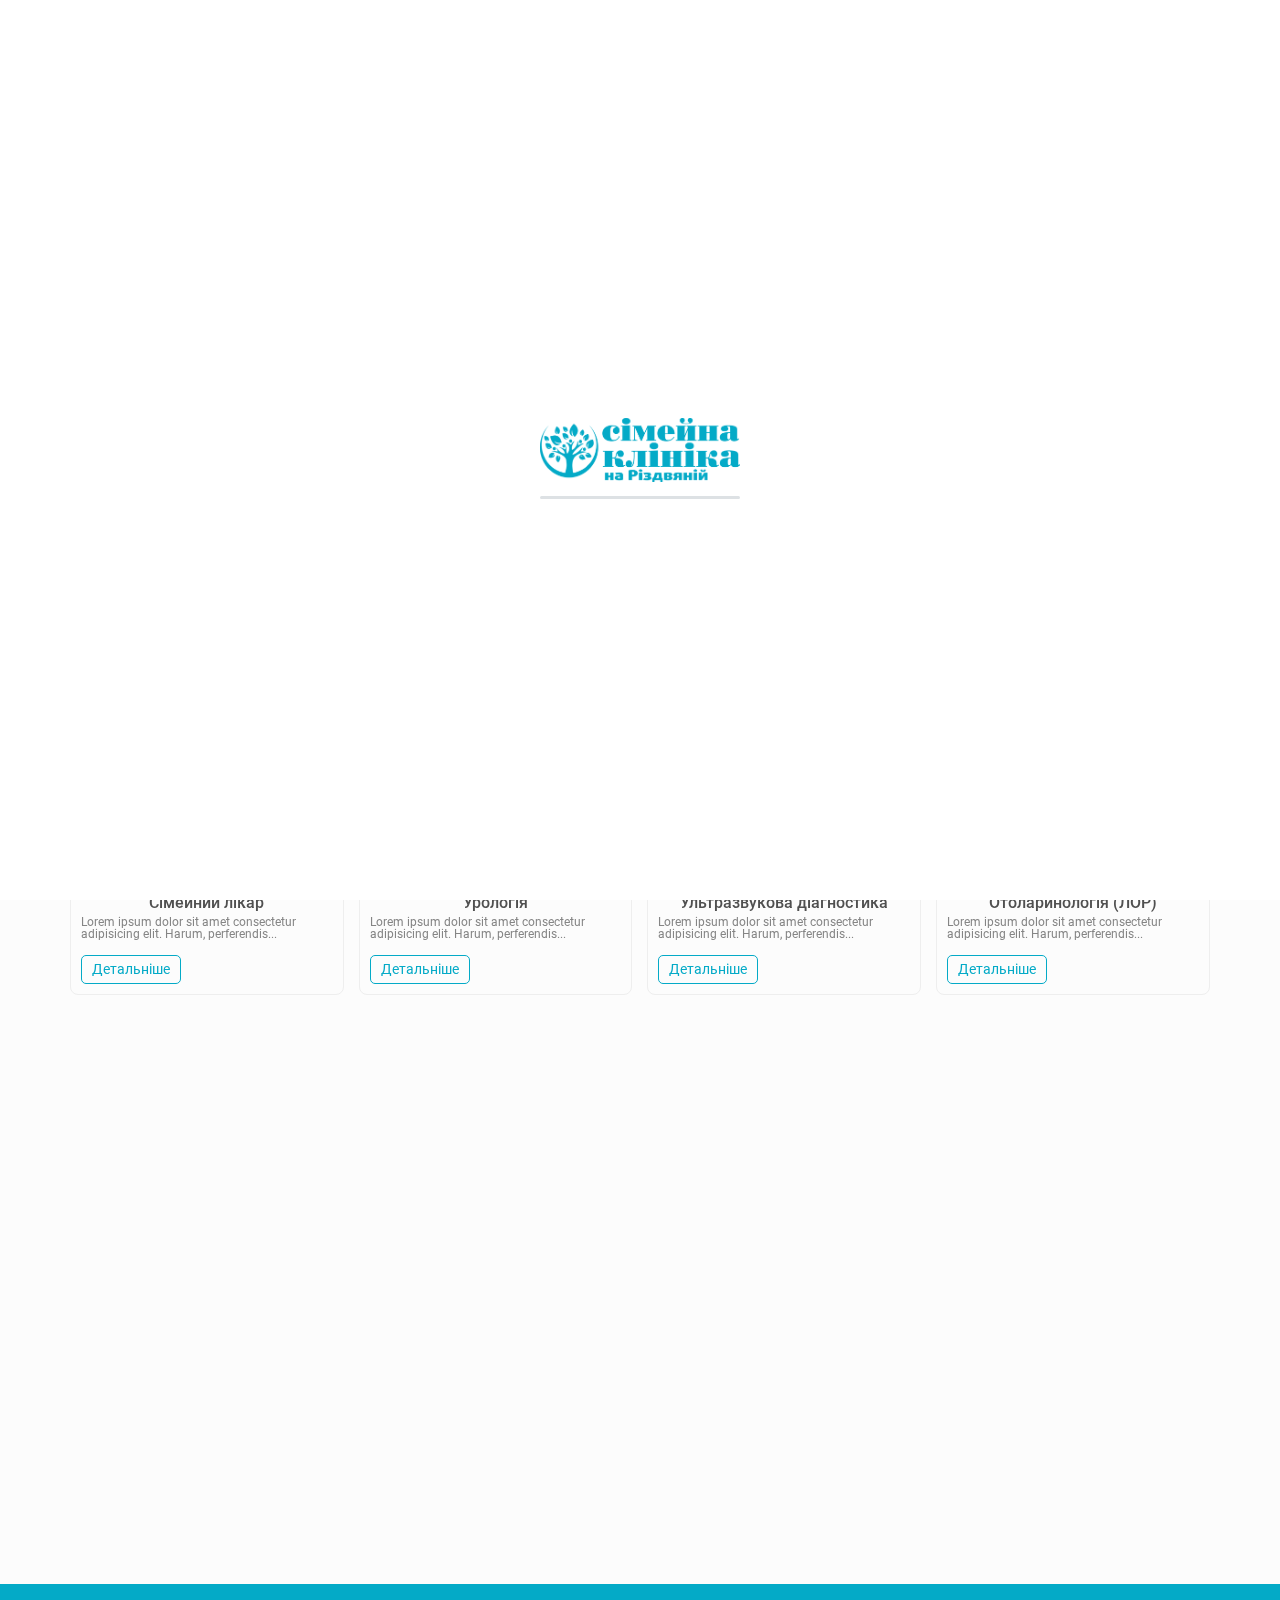
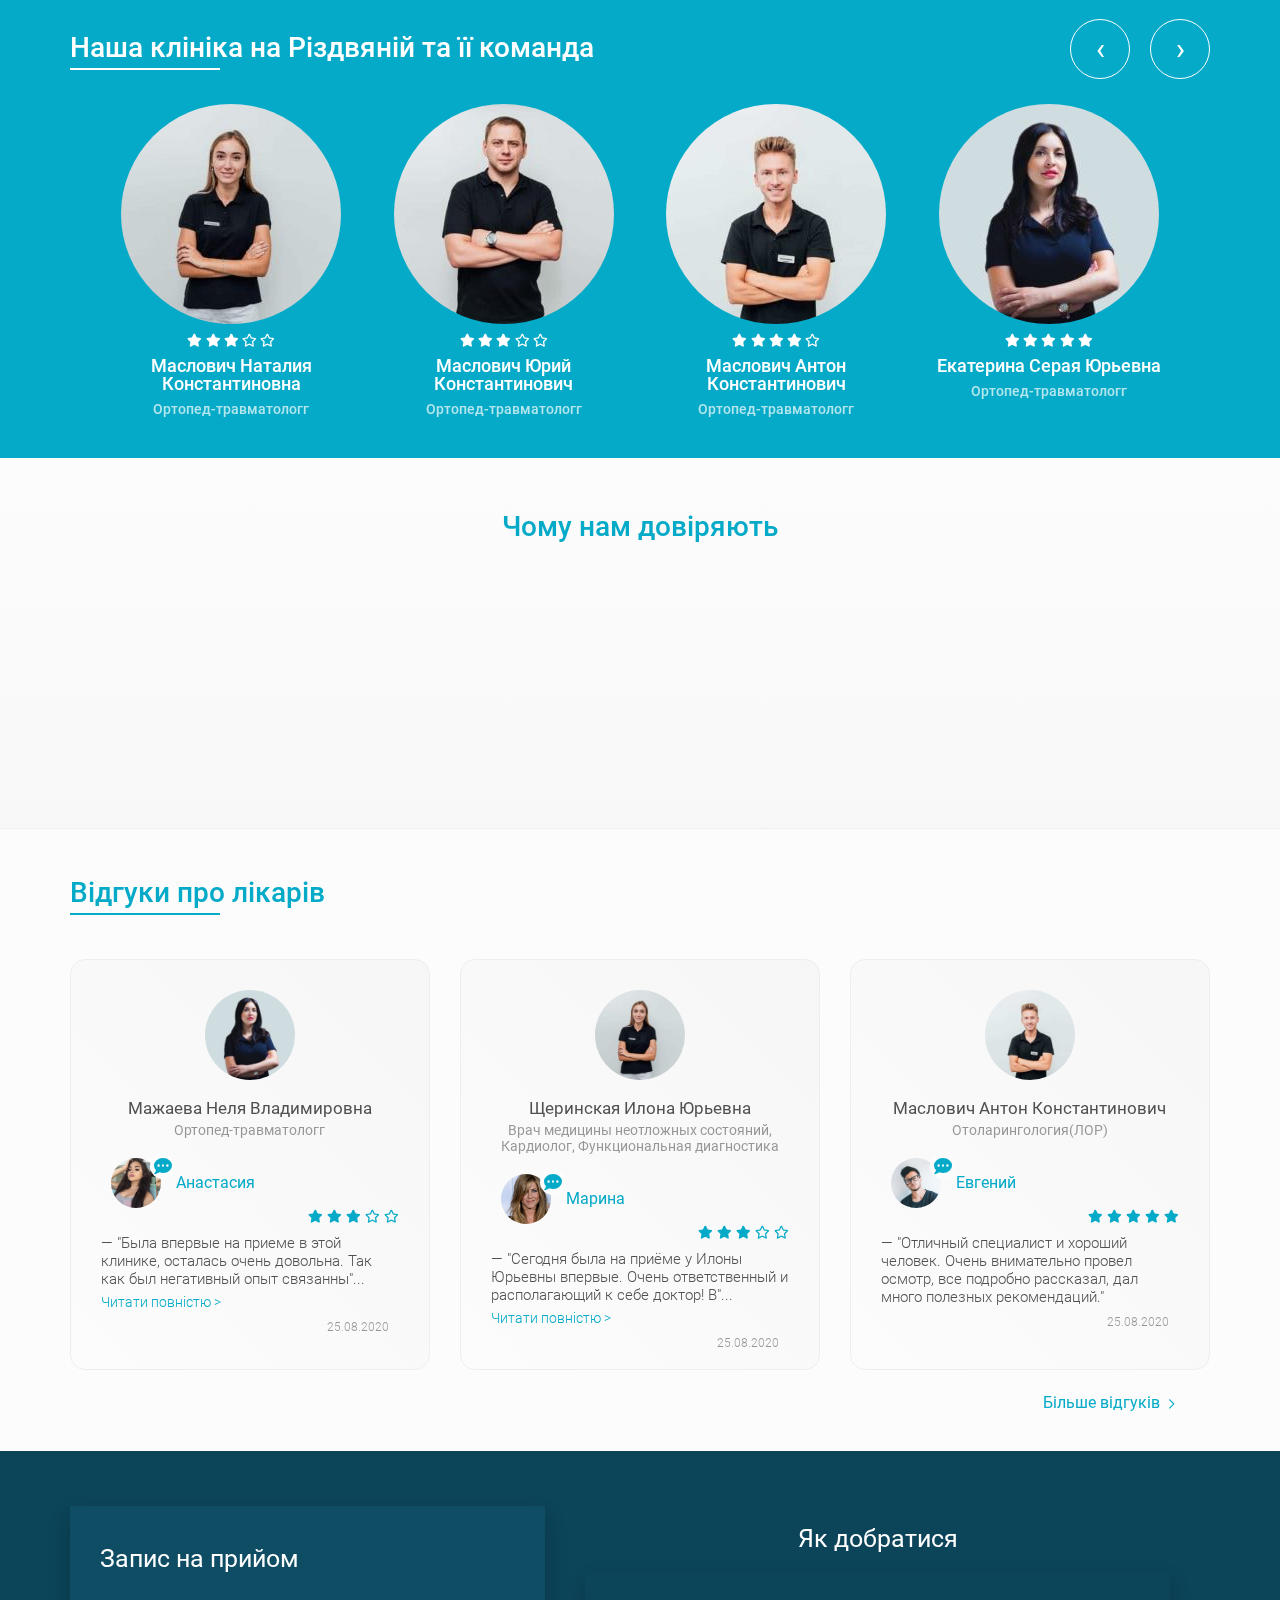
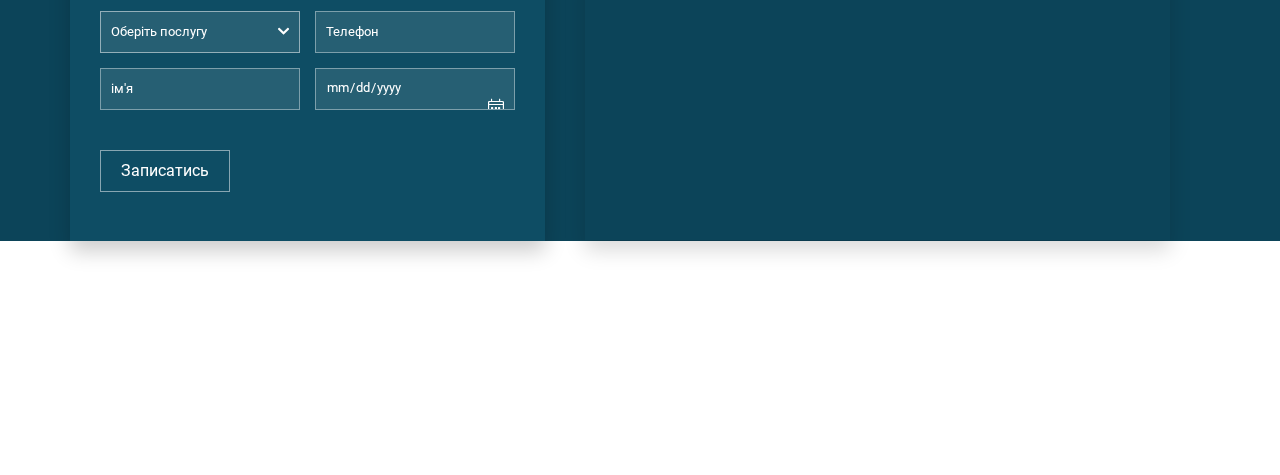
==== commit 757ad6f2: "some changes" ====
--- a/index.html
+++ b/index.html
@@ -31,7 +31,7 @@
       sizes="1024x1024"
       href="img/favicons/apple-touch-icon-1024x1024.png"
     />
-    <link rel="stylesheet" href="styles/main.css" />
+    <link rel="stylesheet" href="styles/main.min.css" />
   </head>
 
   <body>
@@ -148,7 +148,7 @@
           <nav class="navigation">
             <ul>
               <li>
-                <a class="navigation__link" href="DoctorsAndReferrals.html">Лікарі та напрями</a>
+                <a class="navigation__link direction-page" href="DoctorsAndReferrals.html">Лікарі та напрями</a>
               </li>
               <li class="active-point"><a class="navigation__link" href="PricesAndPromotions.html">Вартість</a></li>
               <li><a class="navigation__link" href="aboutUs.html">Про нас</a></li>
@@ -706,10 +706,11 @@
       <div class="appointment__content">
         <div class="appointment__content_main row">
           <div class="appointment__contact-form col-12 col-lg-5">
+              <p class="appointment_message" ></p>
             <div class="appointment__content__head_text">
               <h3>Запис на прийом</h3>
             </div>
-            <form action="">
+            <form id="appointment__form">
               <div class="contact-form__main row">
                 <div class="contact-form__input col-12 col-md-6">
                   <div class="custom-select">
@@ -718,15 +719,15 @@
                     </div>
                   </div>
                   <div class="contact-form__input-name">
-                    <input type="text" name="name" placeholder="ім'я" />
+                    <input type="text" name="name" placeholder="ім'я" required/>
                   </div>
                 </div>
                 <div class="contact-form__input col-12 col-md-6">
                   <div class="contact-form__input-phone">
-                    <input type="text" name="phone" placeholder="Телефон" />
+                    <input type="text" name="phone" placeholder="Телефон" required/>
                   </div>
                   <div class="contact-form__input-date">
-                    <input type="date" name="date" value="2018-07-22" />
+                    <input type="date" name="date" required/>
                   </div>
                 </div>
               </div>
@@ -815,8 +816,8 @@
 </footer>
 <!--  end ***************** Footer ***************** -->
 
-    <script src="js/vendor.js"></script>
-    <script src="js/pageIndex.js"></script>
-    <script src="js/main.js"></script>
+    <script src="js/vendor.min.js"></script>
+    <script src="js/pageIndex.min.js"></script>
+    <script src="js/main.min.js"></script>
   </body>
 </html>
--- a/styles/main.min.css
+++ b/styles/main.min.css
@@ -0,0 +1 @@
+@charset "UTF-8";.breadcrumbs{margin-top:150px}.breadcrumbs .container-fluid{background-color:#04aac7;position:relative;z-index:1}.breadcrumbs .container-fluid .container .row{flex-direction:column}.breadcrumbs .container-fluid .container .row .breadcrumbs__content{padding:15px 0 5px;font-size:17px;font-family:Roboto-Light;color:#fff}.breadcrumbs .container-fluid .container .row .breadcrumbs__content a{font-size:17px;font-family:Roboto-Regular;color:#fff}.breadcrumbs .container-fluid .container .row .breadcrumbs__content i{padding:0 10px;font-size:12px}.breadcrumbs .container-fluid .container .row .breadcrumbs__content+div{padding-top:10px}.breadcrumbs .container-fluid .container .row .breadcrumbs__content+div .referrals__head-text{margin:0 0 15px;font-size:28px;font-family:Roboto-Medium;color:#fff}.breadcrumbs .container-fluid .container .row .breadcrumbs__content+div .referrals__head-text h3{padding-left:15px;display:flex;justify-content:space-between}.breadcrumbs .container-fluid .container .row .breadcrumbs__content+div .referrals__head-text h3 span{width:80%;text-align:center}html{line-height:1.15;-webkit-text-size-adjust:100%;box-sizing:border-box;-ms-overflow-style:scrollbar}main{display:block}hr{box-sizing:content-box;height:0;overflow:visible}code,kbd,pre,samp{font-family:monospace,monospace}a{background-color:transparent;text-decoration:none}abbr[title]{border-bottom:none;text-decoration:underline;-webkit-text-decoration:underline dotted;text-decoration:underline dotted}b,strong{font-weight:bolder}sub,sup{line-height:0;position:relative}sub{bottom:-.25em}sup{top:-.5em}button,input,optgroup,select,textarea{font-family:inherit;font-size:100%;line-height:1.15;margin:0}button,input{overflow:visible}button,select{text-transform:none}[type=button]::-moz-focus-inner,[type=reset]::-moz-focus-inner,[type=submit]::-moz-focus-inner,button::-moz-focus-inner{border-style:none;padding:0}[type=button]:-moz-focusring,[type=reset]:-moz-focusring,[type=submit]:-moz-focusring,button:-moz-focusring{outline:ButtonText dotted 1px}legend{box-sizing:border-box;color:inherit;display:table;max-width:100%;white-space:normal}progress{vertical-align:baseline}textarea{overflow:auto}[type=checkbox],[type=radio]{box-sizing:border-box;padding:0}[type=number]::-webkit-inner-spin-button,[type=number]::-webkit-outer-spin-button{height:auto}[type=search]{-webkit-appearance:textfield;outline-offset:-2px}[type=search]::-webkit-search-decoration{-webkit-appearance:none}::-webkit-file-upload-button{-webkit-appearance:button;font:inherit}summary{display:list-item}[hidden],template{display:none}*,::after,::before{box-sizing:inherit}.container,.container-fluid,.container-lg,.container-md,.container-sm,.container-xl{width:100%;padding-right:15px;padding-left:15px;margin-right:auto;margin-left:auto}.row{display:flex;flex-wrap:wrap;margin-right:-15px;margin-left:-15px}.no-gutters{margin-right:0;margin-left:0}.no-gutters>.col,.no-gutters>[class*=col-]{padding-right:0;padding-left:0}.col,.col-1,.col-10,.col-11,.col-12,.col-2,.col-3,.col-4,.col-5,.col-6,.col-7,.col-8,.col-9,.col-auto,.col-lg,.col-lg-1,.col-lg-10,.col-lg-11,.col-lg-12,.col-lg-2,.col-lg-3,.col-lg-4,.col-lg-5,.col-lg-6,.col-lg-7,.col-lg-8,.col-lg-9,.col-lg-auto,.col-md,.col-md-1,.col-md-10,.col-md-11,.col-md-12,.col-md-2,.col-md-3,.col-md-4,.col-md-5,.col-md-6,.col-md-7,.col-md-8,.col-md-9,.col-md-auto,.col-sm,.col-sm-1,.col-sm-10,.col-sm-11,.col-sm-12,.col-sm-2,.col-sm-3,.col-sm-4,.col-sm-5,.col-sm-6,.col-sm-7,.col-sm-8,.col-sm-9,.col-sm-auto,.col-xl,.col-xl-1,.col-xl-10,.col-xl-11,.col-xl-12,.col-xl-2,.col-xl-3,.col-xl-4,.col-xl-5,.col-xl-6,.col-xl-7,.col-xl-8,.col-xl-9,.col-xl-auto{position:relative;width:100%;padding-right:15px;padding-left:15px}.col{flex-basis:0;flex-grow:1;max-width:100%}.row-cols-1>*{flex:0 0 100%;max-width:100%}.row-cols-2>*{flex:0 0 50%;max-width:50%}.row-cols-3>*{flex:0 0 33.333333%;max-width:33.333333%}.row-cols-4>*{flex:0 0 25%;max-width:25%}.row-cols-5>*{flex:0 0 20%;max-width:20%}.row-cols-6>*{flex:0 0 16.666667%;max-width:16.666667%}.col-auto{flex:0 0 auto;width:auto;max-width:100%}.col-1{flex:0 0 8.333333%;max-width:8.333333%}.col-2{flex:0 0 16.666667%;max-width:16.666667%}.col-3{flex:0 0 25%;max-width:25%}.col-4{flex:0 0 33.333333%;max-width:33.333333%}.col-5{flex:0 0 41.666667%;max-width:41.666667%}.col-6{flex:0 0 50%;max-width:50%}.col-7{flex:0 0 58.333333%;max-width:58.333333%}.col-8{flex:0 0 66.666667%;max-width:66.666667%}.col-9{flex:0 0 75%;max-width:75%}.col-10{flex:0 0 83.333333%;max-width:83.333333%}.col-11{flex:0 0 91.666667%;max-width:91.666667%}.col-12{flex:0 0 100%;max-width:100%}.order-first{order:-1}.order-last{order:13}.order-0{order:0}.order-1{order:1}.order-2{order:2}.order-3{order:3}.order-4{order:4}.order-5{order:5}.order-6{order:6}.order-7{order:7}.order-8{order:8}.order-9{order:9}.order-10{order:10}.order-11{order:11}.order-12{order:12}.offset-1{margin-left:8.333333%}.offset-2{margin-left:16.666667%}.offset-3{margin-left:25%}.offset-4{margin-left:33.333333%}.offset-5{margin-left:41.666667%}.offset-6{margin-left:50%}.offset-7{margin-left:58.333333%}.offset-8{margin-left:66.666667%}.offset-9{margin-left:75%}.offset-10{margin-left:83.333333%}.offset-11{margin-left:91.666667%}.d-none{display:none!important}.d-inline{display:inline!important}.d-inline-block{display:inline-block!important}.d-block{display:block!important}.d-table{display:table!important}.d-table-row{display:table-row!important}.d-table-cell{display:table-cell!important}.d-flex{display:flex!important}.d-inline-flex{display:inline-flex!important}.flex-row{flex-direction:row!important}.flex-column{flex-direction:column!important}.flex-row-reverse{flex-direction:row-reverse!important}.flex-column-reverse{flex-direction:column-reverse!important}.flex-wrap{flex-wrap:wrap!important}.flex-nowrap{flex-wrap:nowrap!important}.flex-wrap-reverse{flex-wrap:wrap-reverse!important}.flex-fill{flex:1 1 auto!important}.flex-grow-0{flex-grow:0!important}.flex-grow-1{flex-grow:1!important}.flex-shrink-0{flex-shrink:0!important}.flex-shrink-1{flex-shrink:1!important}.justify-content-start{justify-content:flex-start!important}.justify-content-end{justify-content:flex-end!important}.justify-content-center{justify-content:center!important}.justify-content-between{justify-content:space-between!important}.justify-content-around{justify-content:space-around!important}.align-items-start{align-items:flex-start!important}.align-items-end{align-items:flex-end!important}.align-items-center{align-items:center!important}.align-items-baseline{align-items:baseline!important}.align-items-stretch{align-items:stretch!important}.align-content-start{align-content:flex-start!important}.align-content-end{align-content:flex-end!important}.align-content-center{align-content:center!important}.align-content-between{align-content:space-between!important}.align-content-around{align-content:space-around!important}.align-content-stretch{align-content:stretch!important}.align-self-auto{-ms-grid-row-align:auto!important;align-self:auto!important}.align-self-start{align-self:flex-start!important}.align-self-end{align-self:flex-end!important}.align-self-center{-ms-grid-row-align:center!important;align-self:center!important}.align-self-baseline{align-self:baseline!important}.align-self-stretch{-ms-grid-row-align:stretch!important;align-self:stretch!important}.m-0{margin:0!important}.mt-0,.my-0{margin-top:0!important}.mr-0,.mx-0{margin-right:0!important}.mb-0,.my-0{margin-bottom:0!important}.ml-0,.mx-0{margin-left:0!important}.m-1{margin:.25rem!important}.mt-1,.my-1{margin-top:.25rem!important}.mr-1,.mx-1{margin-right:.25rem!important}.mb-1,.my-1{margin-bottom:.25rem!important}.ml-1,.mx-1{margin-left:.25rem!important}.m-2{margin:.5rem!important}.mt-2,.my-2{margin-top:.5rem!important}.mr-2,.mx-2{margin-right:.5rem!important}.mb-2,.my-2{margin-bottom:.5rem!important}.ml-2,.mx-2{margin-left:.5rem!important}.m-3{margin:1rem!important}.mt-3,.my-3{margin-top:1rem!important}.mr-3,.mx-3{margin-right:1rem!important}.mb-3,.my-3{margin-bottom:1rem!important}.ml-3,.mx-3{margin-left:1rem!important}.m-4{margin:1.5rem!important}.mt-4,.my-4{margin-top:1.5rem!important}.mr-4,.mx-4{margin-right:1.5rem!important}.mb-4,.my-4{margin-bottom:1.5rem!important}.ml-4,.mx-4{margin-left:1.5rem!important}.m-5{margin:3rem!important}.mt-5,.my-5{margin-top:3rem!important}.mr-5,.mx-5{margin-right:3rem!important}.mb-5,.my-5{margin-bottom:3rem!important}.ml-5,.mx-5{margin-left:3rem!important}.p-0{padding:0!important}.pt-0,.py-0{padding-top:0!important}.pr-0,.px-0{padding-right:0!important}.pb-0,.py-0{padding-bottom:0!important}.pl-0,.px-0{padding-left:0!important}.p-1{padding:.25rem!important}.pt-1,.py-1{padding-top:.25rem!important}.pr-1,.px-1{padding-right:.25rem!important}.pb-1,.py-1{padding-bottom:.25rem!important}.pl-1,.px-1{padding-left:.25rem!important}.p-2{padding:.5rem!important}.pt-2,.py-2{padding-top:.5rem!important}.pr-2,.px-2{padding-right:.5rem!important}.pb-2,.py-2{padding-bottom:.5rem!important}.pl-2,.px-2{padding-left:.5rem!important}.p-3{padding:1rem!important}.pt-3,.py-3{padding-top:1rem!important}.pr-3,.px-3{padding-right:1rem!important}.pb-3,.py-3{padding-bottom:1rem!important}.pl-3,.px-3{padding-left:1rem!important}.p-4{padding:1.5rem!important}.pt-4,.py-4{padding-top:1.5rem!important}.pr-4,.px-4{padding-right:1.5rem!important}.pb-4,.py-4{padding-bottom:1.5rem!important}.pl-4,.px-4{padding-left:1.5rem!important}.p-5{padding:3rem!important}.pt-5,.py-5{padding-top:3rem!important}.pr-5,.px-5{padding-right:3rem!important}.pb-5,.py-5{padding-bottom:3rem!important}.pl-5,.px-5{padding-left:3rem!important}.m-n1{margin:-.25rem!important}.mt-n1,.my-n1{margin-top:-.25rem!important}.mr-n1,.mx-n1{margin-right:-.25rem!important}.mb-n1,.my-n1{margin-bottom:-.25rem!important}.ml-n1,.mx-n1{margin-left:-.25rem!important}.m-n2{margin:-.5rem!important}.mt-n2,.my-n2{margin-top:-.5rem!important}.mr-n2,.mx-n2{margin-right:-.5rem!important}.mb-n2,.my-n2{margin-bottom:-.5rem!important}.ml-n2,.mx-n2{margin-left:-.5rem!important}.m-n3{margin:-1rem!important}.mt-n3,.my-n3{margin-top:-1rem!important}.mr-n3,.mx-n3{margin-right:-1rem!important}.mb-n3,.my-n3{margin-bottom:-1rem!important}.ml-n3,.mx-n3{margin-left:-1rem!important}.m-n4{margin:-1.5rem!important}.mt-n4,.my-n4{margin-top:-1.5rem!important}.mr-n4,.mx-n4{margin-right:-1.5rem!important}.mb-n4,.my-n4{margin-bottom:-1.5rem!important}.ml-n4,.mx-n4{margin-left:-1.5rem!important}.m-n5{margin:-3rem!important}.mt-n5,.my-n5{margin-top:-3rem!important}.mr-n5,.mx-n5{margin-right:-3rem!important}.mb-n5,.my-n5{margin-bottom:-3rem!important}.ml-n5,.mx-n5{margin-left:-3rem!important}.m-auto{margin:auto!important}.mt-auto,.my-auto{margin-top:auto!important}.mr-auto,.mx-auto{margin-right:auto!important}.mb-auto,.my-auto{margin-bottom:auto!important}.ml-auto,.mx-auto{margin-left:auto!important}.fa,.fab,.fad,.fal,.far,.fas{-moz-osx-font-smoothing:grayscale;-webkit-font-smoothing:antialiased;display:inline-block;font-style:normal;font-variant:normal;text-rendering:auto;line-height:1}.fa-lg{font-size:1.33333em;line-height:.75em;vertical-align:-.0667em}.fa-xs{font-size:.75em}.fa-sm{font-size:.875em}.fa-1x{font-size:1em}.fa-2x{font-size:2em}.fa-3x{font-size:3em}.fa-4x{font-size:4em}.fa-5x{font-size:5em}.fa-6x{font-size:6em}.fa-7x{font-size:7em}.fa-8x{font-size:8em}.fa-9x{font-size:9em}.fa-10x{font-size:10em}.fa-fw{text-align:center;width:1.25em}.fa-ul{list-style-type:none;margin-left:2.5em;padding-left:0}.fa-ul>li{position:relative}.fa-li{left:-2em;position:absolute;text-align:center;width:2em;line-height:inherit}.fa-border{border:.08em solid #eee;border-radius:.1em;padding:.2em .25em .15em}.fa-pull-left{float:left}.fa-pull-right{float:right}.fa.fa-pull-left,.fab.fa-pull-left,.fal.fa-pull-left,.far.fa-pull-left,.fas.fa-pull-left{margin-right:.3em}.fa.fa-pull-right,.fab.fa-pull-right,.fal.fa-pull-right,.far.fa-pull-right,.fas.fa-pull-right{margin-left:.3em}.fa-spin{-webkit-animation:2s linear infinite fa-spin;animation:2s linear infinite fa-spin}.fa-pulse{-webkit-animation:1s steps(8) infinite fa-spin;animation:1s steps(8) infinite fa-spin}@-webkit-keyframes fa-spin{0%{transform:rotate(0)}100%{transform:rotate(360deg)}}@keyframes fa-spin{0%{transform:rotate(0)}100%{transform:rotate(360deg)}}.fa-rotate-90{-ms-filter:"progid:DXImageTransform.Microsoft.BasicImage(rotation=1)";transform:rotate(90deg)}.fa-rotate-180{-ms-filter:"progid:DXImageTransform.Microsoft.BasicImage(rotation=2)";transform:rotate(180deg)}.fa-rotate-270{-ms-filter:"progid:DXImageTransform.Microsoft.BasicImage(rotation=3)";transform:rotate(270deg)}.fa-flip-horizontal{-ms-filter:"progid:DXImageTransform.Microsoft.BasicImage(rotation=0, mirror=1)";transform:scale(-1,1)}.fa-flip-vertical{-ms-filter:"progid:DXImageTransform.Microsoft.BasicImage(rotation=2, mirror=1)";transform:scale(1,-1)}.fa-flip-both,.fa-flip-horizontal.fa-flip-vertical{-ms-filter:"progid:DXImageTransform.Microsoft.BasicImage(rotation=2, mirror=1)";transform:scale(-1,-1)}:root .fa-flip-both,:root .fa-flip-horizontal,:root .fa-flip-vertical,:root .fa-rotate-180,:root .fa-rotate-270,:root .fa-rotate-90{filter:none}.fa-stack{display:inline-block;height:2em;line-height:2em;position:relative;vertical-align:middle;width:2.5em}.fa-stack-1x,.fa-stack-2x{left:0;position:absolute;text-align:center;width:100%}.fa-stack-1x{line-height:inherit}.fa-stack-2x{font-size:2em}.fa-inverse{color:#fff}.fa-500px:before{content:"\f26e"}.fa-abacus:before{content:"\f640"}.fa-accessible-icon:before{content:"\f368"}.fa-accusoft:before{content:"\f369"}.fa-acorn:before{content:"\f6ae"}.fa-acquisitions-incorporated:before{content:"\f6af"}.fa-ad:before{content:"\f641"}.fa-address-book:before{content:"\f2b9"}.fa-address-card:before{content:"\f2bb"}.fa-adjust:before{content:"\f042"}.fa-adn:before{content:"\f170"}.fa-adobe:before{content:"\f778"}.fa-adversal:before{content:"\f36a"}.fa-affiliatetheme:before{content:"\f36b"}.fa-air-conditioner:before{content:"\f8f4"}.fa-air-freshener:before{content:"\f5d0"}.fa-airbnb:before{content:"\f834"}.fa-alarm-clock:before{content:"\f34e"}.fa-alarm-exclamation:before{content:"\f843"}.fa-alarm-plus:before{content:"\f844"}.fa-alarm-snooze:before{content:"\f845"}.fa-album:before{content:"\f89f"}.fa-album-collection:before{content:"\f8a0"}.fa-algolia:before{content:"\f36c"}.fa-alicorn:before{content:"\f6b0"}.fa-alien:before{content:"\f8f5"}.fa-alien-monster:before{content:"\f8f6"}.fa-align-center:before{content:"\f037"}.fa-align-justify:before{content:"\f039"}.fa-align-left:before{content:"\f036"}.fa-align-right:before{content:"\f038"}.fa-align-slash:before{content:"\f846"}.fa-alipay:before{content:"\f642"}.fa-allergies:before{content:"\f461"}.fa-amazon:before{content:"\f270"}.fa-amazon-pay:before{content:"\f42c"}.fa-ambulance:before{content:"\f0f9"}.fa-american-sign-language-interpreting:before{content:"\f2a3"}.fa-amilia:before{content:"\f36d"}.fa-amp-guitar:before{content:"\f8a1"}.fa-analytics:before{content:"\f643"}.fa-anchor:before{content:"\f13d"}.fa-android:before{content:"\f17b"}.fa-angel:before{content:"\f779"}.fa-angellist:before{content:"\f209"}.fa-angle-double-down:before{content:"\f103"}.fa-angle-double-left:before{content:"\f100"}.fa-angle-double-right:before{content:"\f101"}.fa-angle-double-up:before{content:"\f102"}.fa-angle-down:before{content:"\f107"}.fa-angle-left:before{content:"\f104"}.fa-angle-right:before{content:"\f105"}.fa-angle-up:before{content:"\f106"}.fa-angry:before{content:"\f556"}.fa-angrycreative:before{content:"\f36e"}.fa-angular:before{content:"\f420"}.fa-ankh:before{content:"\f644"}.fa-app-store:before{content:"\f36f"}.fa-app-store-ios:before{content:"\f370"}.fa-apper:before{content:"\f371"}.fa-apple:before{content:"\f179"}.fa-apple-alt:before{content:"\f5d1"}.fa-apple-crate:before{content:"\f6b1"}.fa-apple-pay:before{content:"\f415"}.fa-archive:before{content:"\f187"}.fa-archway:before{content:"\f557"}.fa-arrow-alt-circle-down:before{content:"\f358"}.fa-arrow-alt-circle-left:before{content:"\f359"}.fa-arrow-alt-circle-right:before{content:"\f35a"}.fa-arrow-alt-circle-up:before{content:"\f35b"}.fa-arrow-alt-down:before{content:"\f354"}.fa-arrow-alt-from-bottom:before{content:"\f346"}.fa-arrow-alt-from-left:before{content:"\f347"}.fa-arrow-alt-from-right:before{content:"\f348"}.fa-arrow-alt-from-top:before{content:"\f349"}.fa-arrow-alt-left:before{content:"\f355"}.fa-arrow-alt-right:before{content:"\f356"}.fa-arrow-alt-square-down:before{content:"\f350"}.fa-arrow-alt-square-left:before{content:"\f351"}.fa-arrow-alt-square-right:before{content:"\f352"}.fa-arrow-alt-square-up:before{content:"\f353"}.fa-arrow-alt-to-bottom:before{content:"\f34a"}.fa-arrow-alt-to-left:before{content:"\f34b"}.fa-arrow-alt-to-right:before{content:"\f34c"}.fa-arrow-alt-to-top:before{content:"\f34d"}.fa-arrow-alt-up:before{content:"\f357"}.fa-arrow-circle-down:before{content:"\f0ab"}.fa-arrow-circle-left:before{content:"\f0a8"}.fa-arrow-circle-right:before{content:"\f0a9"}.fa-arrow-circle-up:before{content:"\f0aa"}.fa-arrow-down:before{content:"\f063"}.fa-arrow-from-bottom:before{content:"\f342"}.fa-arrow-from-left:before{content:"\f343"}.fa-arrow-from-right:before{content:"\f344"}.fa-arrow-from-top:before{content:"\f345"}.fa-arrow-left:before{content:"\f060"}.fa-arrow-right:before{content:"\f061"}.fa-arrow-square-down:before{content:"\f339"}.fa-arrow-square-left:before{content:"\f33a"}.fa-arrow-square-right:before{content:"\f33b"}.fa-arrow-square-up:before{content:"\f33c"}.fa-arrow-to-bottom:before{content:"\f33d"}.fa-arrow-to-left:before{content:"\f33e"}.fa-arrow-to-right:before{content:"\f340"}.fa-arrow-to-top:before{content:"\f341"}.fa-arrow-up:before{content:"\f062"}.fa-arrows:before{content:"\f047"}.fa-arrows-alt:before{content:"\f0b2"}.fa-arrows-alt-h:before{content:"\f337"}.fa-arrows-alt-v:before{content:"\f338"}.fa-arrows-h:before{content:"\f07e"}.fa-arrows-v:before{content:"\f07d"}.fa-artstation:before{content:"\f77a"}.fa-assistive-listening-systems:before{content:"\f2a2"}.fa-asterisk:before{content:"\f069"}.fa-asymmetrik:before{content:"\f372"}.fa-at:before{content:"\f1fa"}.fa-atlas:before{content:"\f558"}.fa-atlassian:before{content:"\f77b"}.fa-atom:before{content:"\f5d2"}.fa-atom-alt:before{content:"\f5d3"}.fa-audible:before{content:"\f373"}.fa-audio-description:before{content:"\f29e"}.fa-autoprefixer:before{content:"\f41c"}.fa-avianex:before{content:"\f374"}.fa-aviato:before{content:"\f421"}.fa-award:before{content:"\f559"}.fa-aws:before{content:"\f375"}.fa-axe:before{content:"\f6b2"}.fa-axe-battle:before{content:"\f6b3"}.fa-baby:before{content:"\f77c"}.fa-baby-carriage:before{content:"\f77d"}.fa-backpack:before{content:"\f5d4"}.fa-backspace:before{content:"\f55a"}.fa-backward:before{content:"\f04a"}.fa-bacon:before{content:"\f7e5"}.fa-badge:before{content:"\f335"}.fa-badge-check:before{content:"\f336"}.fa-badge-dollar:before{content:"\f645"}.fa-badge-percent:before{content:"\f646"}.fa-badge-sheriff:before{content:"\f8a2"}.fa-badger-honey:before{content:"\f6b4"}.fa-bags-shopping:before{content:"\f847"}.fa-bahai:before{content:"\f666"}.fa-balance-scale:before{content:"\f24e"}.fa-balance-scale-left:before{content:"\f515"}.fa-balance-scale-right:before{content:"\f516"}.fa-ball-pile:before{content:"\f77e"}.fa-ballot:before{content:"\f732"}.fa-ballot-check:before{content:"\f733"}.fa-ban:before{content:"\f05e"}.fa-band-aid:before{content:"\f462"}.fa-bandcamp:before{content:"\f2d5"}.fa-banjo:before{content:"\f8a3"}.fa-barcode:before{content:"\f02a"}.fa-barcode-alt:before{content:"\f463"}.fa-barcode-read:before{content:"\f464"}.fa-barcode-scan:before{content:"\f465"}.fa-bars:before{content:"\f0c9"}.fa-baseball:before{content:"\f432"}.fa-baseball-ball:before{content:"\f433"}.fa-basketball-ball:before{content:"\f434"}.fa-basketball-hoop:before{content:"\f435"}.fa-bat:before{content:"\f6b5"}.fa-bath:before{content:"\f2cd"}.fa-battery-bolt:before{content:"\f376"}.fa-battery-empty:before{content:"\f244"}.fa-battery-full:before{content:"\f240"}.fa-battery-half:before{content:"\f242"}.fa-battery-quarter:before{content:"\f243"}.fa-battery-slash:before{content:"\f377"}.fa-battery-three-quarters:before{content:"\f241"}.fa-battle-net:before{content:"\f835"}.fa-bed:before{content:"\f236"}.fa-bed-alt:before{content:"\f8f7"}.fa-bed-bunk:before{content:"\f8f8"}.fa-bed-empty:before{content:"\f8f9"}.fa-beer:before{content:"\f0fc"}.fa-behance:before{content:"\f1b4"}.fa-behance-square:before{content:"\f1b5"}.fa-bell:before{content:"\f0f3"}.fa-bell-exclamation:before{content:"\f848"}.fa-bell-on:before{content:"\f8fa"}.fa-bell-plus:before{content:"\f849"}.fa-bell-school:before{content:"\f5d5"}.fa-bell-school-slash:before{content:"\f5d6"}.fa-bell-slash:before{content:"\f1f6"}.fa-bells:before{content:"\f77f"}.fa-betamax:before{content:"\f8a4"}.fa-bezier-curve:before{content:"\f55b"}.fa-bible:before{content:"\f647"}.fa-bicycle:before{content:"\f206"}.fa-biking:before{content:"\f84a"}.fa-biking-mountain:before{content:"\f84b"}.fa-bimobject:before{content:"\f378"}.fa-binoculars:before{content:"\f1e5"}.fa-biohazard:before{content:"\f780"}.fa-birthday-cake:before{content:"\f1fd"}.fa-bitbucket:before{content:"\f171"}.fa-bitcoin:before{content:"\f379"}.fa-bity:before{content:"\f37a"}.fa-black-tie:before{content:"\f27e"}.fa-blackberry:before{content:"\f37b"}.fa-blanket:before{content:"\f498"}.fa-blender:before{content:"\f517"}.fa-blender-phone:before{content:"\f6b6"}.fa-blind:before{content:"\f29d"}.fa-blinds:before{content:"\f8fb"}.fa-blinds-open:before{content:"\f8fc"}.fa-blinds-raised:before{content:"\f8fd"}.fa-blog:before{content:"\f781"}.fa-blogger:before{content:"\f37c"}.fa-blogger-b:before{content:"\f37d"}.fa-bluetooth:before{content:"\f293"}.fa-bluetooth-b:before{content:"\f294"}.fa-bold:before{content:"\f032"}.fa-bolt:before{content:"\f0e7"}.fa-bomb:before{content:"\f1e2"}.fa-bone:before{content:"\f5d7"}.fa-bone-break:before{content:"\f5d8"}.fa-bong:before{content:"\f55c"}.fa-book:before{content:"\f02d"}.fa-book-alt:before{content:"\f5d9"}.fa-book-dead:before{content:"\f6b7"}.fa-book-heart:before{content:"\f499"}.fa-book-medical:before{content:"\f7e6"}.fa-book-open:before{content:"\f518"}.fa-book-reader:before{content:"\f5da"}.fa-book-spells:before{content:"\f6b8"}.fa-book-user:before{content:"\f7e7"}.fa-bookmark:before{content:"\f02e"}.fa-books:before{content:"\f5db"}.fa-books-medical:before{content:"\f7e8"}.fa-boombox:before{content:"\f8a5"}.fa-boot:before{content:"\f782"}.fa-booth-curtain:before{content:"\f734"}.fa-bootstrap:before{content:"\f836"}.fa-border-all:before{content:"\f84c"}.fa-border-bottom:before{content:"\f84d"}.fa-border-center-h:before{content:"\f89c"}.fa-border-center-v:before{content:"\f89d"}.fa-border-inner:before{content:"\f84e"}.fa-border-left:before{content:"\f84f"}.fa-border-none:before{content:"\f850"}.fa-border-outer:before{content:"\f851"}.fa-border-right:before{content:"\f852"}.fa-border-style:before{content:"\f853"}.fa-border-style-alt:before{content:"\f854"}.fa-border-top:before{content:"\f855"}.fa-bow-arrow:before{content:"\f6b9"}.fa-bowling-ball:before{content:"\f436"}.fa-bowling-pins:before{content:"\f437"}.fa-box:before{content:"\f466"}.fa-box-alt:before{content:"\f49a"}.fa-box-ballot:before{content:"\f735"}.fa-box-check:before{content:"\f467"}.fa-box-fragile:before{content:"\f49b"}.fa-box-full:before{content:"\f49c"}.fa-box-heart:before{content:"\f49d"}.fa-box-open:before{content:"\f49e"}.fa-box-up:before{content:"\f49f"}.fa-box-usd:before{content:"\f4a0"}.fa-boxes:before{content:"\f468"}.fa-boxes-alt:before{content:"\f4a1"}.fa-boxing-glove:before{content:"\f438"}.fa-brackets:before{content:"\f7e9"}.fa-brackets-curly:before{content:"\f7ea"}.fa-braille:before{content:"\f2a1"}.fa-brain:before{content:"\f5dc"}.fa-bread-loaf:before{content:"\f7eb"}.fa-bread-slice:before{content:"\f7ec"}.fa-briefcase:before{content:"\f0b1"}.fa-briefcase-medical:before{content:"\f469"}.fa-bring-forward:before{content:"\f856"}.fa-bring-front:before{content:"\f857"}.fa-broadcast-tower:before{content:"\f519"}.fa-broom:before{content:"\f51a"}.fa-browser:before{content:"\f37e"}.fa-brush:before{content:"\f55d"}.fa-btc:before{content:"\f15a"}.fa-buffer:before{content:"\f837"}.fa-bug:before{content:"\f188"}.fa-building:before{content:"\f1ad"}.fa-bullhorn:before{content:"\f0a1"}.fa-bullseye:before{content:"\f140"}.fa-bullseye-arrow:before{content:"\f648"}.fa-bullseye-pointer:before{content:"\f649"}.fa-burger-soda:before{content:"\f858"}.fa-burn:before{content:"\f46a"}.fa-buromobelexperte:before{content:"\f37f"}.fa-burrito:before{content:"\f7ed"}.fa-bus:before{content:"\f207"}.fa-bus-alt:before{content:"\f55e"}.fa-bus-school:before{content:"\f5dd"}.fa-business-time:before{content:"\f64a"}.fa-buy-n-large:before{content:"\f8a6"}.fa-buysellads:before{content:"\f20d"}.fa-cabinet-filing:before{content:"\f64b"}.fa-cactus:before{content:"\f8a7"}.fa-calculator:before{content:"\f1ec"}.fa-calculator-alt:before{content:"\f64c"}.fa-calendar:before{content:"\f133"}.fa-calendar-alt:before{content:"\f073"}.fa-calendar-check:before{content:"\f274"}.fa-calendar-day:before{content:"\f783"}.fa-calendar-edit:before{content:"\f333"}.fa-calendar-exclamation:before{content:"\f334"}.fa-calendar-minus:before{content:"\f272"}.fa-calendar-plus:before{content:"\f271"}.fa-calendar-star:before{content:"\f736"}.fa-calendar-times:before{content:"\f273"}.fa-calendar-week:before{content:"\f784"}.fa-camcorder:before{content:"\f8a8"}.fa-camera:before{content:"\f030"}.fa-camera-alt:before{content:"\f332"}.fa-camera-home:before{content:"\f8fe"}.fa-camera-movie:before{content:"\f8a9"}.fa-camera-polaroid:before{content:"\f8aa"}.fa-camera-retro:before{content:"\f083"}.fa-campfire:before{content:"\f6ba"}.fa-campground:before{content:"\f6bb"}.fa-canadian-maple-leaf:before{content:"\f785"}.fa-candle-holder:before{content:"\f6bc"}.fa-candy-cane:before{content:"\f786"}.fa-candy-corn:before{content:"\f6bd"}.fa-cannabis:before{content:"\f55f"}.fa-capsules:before{content:"\f46b"}.fa-car:before{content:"\f1b9"}.fa-car-alt:before{content:"\f5de"}.fa-car-battery:before{content:"\f5df"}.fa-car-building:before{content:"\f859"}.fa-car-bump:before{content:"\f5e0"}.fa-car-bus:before{content:"\f85a"}.fa-car-crash:before{content:"\f5e1"}.fa-car-garage:before{content:"\f5e2"}.fa-car-mechanic:before{content:"\f5e3"}.fa-car-side:before{content:"\f5e4"}.fa-car-tilt:before{content:"\f5e5"}.fa-car-wash:before{content:"\f5e6"}.fa-caravan:before{content:"\f8ff"}.fa-caravan-alt:before{content:"\f900"}.fa-caret-circle-down:before{content:"\f32d"}.fa-caret-circle-left:before{content:"\f32e"}.fa-caret-circle-right:before{content:"\f330"}.fa-caret-circle-up:before{content:"\f331"}.fa-caret-down:before{content:"\f0d7"}.fa-caret-left:before{content:"\f0d9"}.fa-caret-right:before{content:"\f0da"}.fa-caret-square-down:before{content:"\f150"}.fa-caret-square-left:before{content:"\f191"}.fa-caret-square-right:before{content:"\f152"}.fa-caret-square-up:before{content:"\f151"}.fa-caret-up:before{content:"\f0d8"}.fa-carrot:before{content:"\f787"}.fa-cars:before{content:"\f85b"}.fa-cart-arrow-down:before{content:"\f218"}.fa-cart-plus:before{content:"\f217"}.fa-cash-register:before{content:"\f788"}.fa-cassette-tape:before{content:"\f8ab"}.fa-cat:before{content:"\f6be"}.fa-cat-space:before{content:"\f901"}.fa-cauldron:before{content:"\f6bf"}.fa-cc-amazon-pay:before{content:"\f42d"}.fa-cc-amex:before{content:"\f1f3"}.fa-cc-apple-pay:before{content:"\f416"}.fa-cc-diners-club:before{content:"\f24c"}.fa-cc-discover:before{content:"\f1f2"}.fa-cc-jcb:before{content:"\f24b"}.fa-cc-mastercard:before{content:"\f1f1"}.fa-cc-paypal:before{content:"\f1f4"}.fa-cc-stripe:before{content:"\f1f5"}.fa-cc-visa:before{content:"\f1f0"}.fa-cctv:before{content:"\f8ac"}.fa-centercode:before{content:"\f380"}.fa-centos:before{content:"\f789"}.fa-certificate:before{content:"\f0a3"}.fa-chair:before{content:"\f6c0"}.fa-chair-office:before{content:"\f6c1"}.fa-chalkboard:before{content:"\f51b"}.fa-chalkboard-teacher:before{content:"\f51c"}.fa-charging-station:before{content:"\f5e7"}.fa-chart-area:before{content:"\f1fe"}.fa-chart-bar:before{content:"\f080"}.fa-chart-line:before{content:"\f201"}.fa-chart-line-down:before{content:"\f64d"}.fa-chart-network:before{content:"\f78a"}.fa-chart-pie:before{content:"\f200"}.fa-chart-pie-alt:before{content:"\f64e"}.fa-chart-scatter:before{content:"\f7ee"}.fa-check:before{content:"\f00c"}.fa-check-circle:before{content:"\f058"}.fa-check-double:before{content:"\f560"}.fa-check-square:before{content:"\f14a"}.fa-cheese:before{content:"\f7ef"}.fa-cheese-swiss:before{content:"\f7f0"}.fa-cheeseburger:before{content:"\f7f1"}.fa-chess:before{content:"\f439"}.fa-chess-bishop:before{content:"\f43a"}.fa-chess-bishop-alt:before{content:"\f43b"}.fa-chess-board:before{content:"\f43c"}.fa-chess-clock:before{content:"\f43d"}.fa-chess-clock-alt:before{content:"\f43e"}.fa-chess-king:before{content:"\f43f"}.fa-chess-king-alt:before{content:"\f440"}.fa-chess-knight:before{content:"\f441"}.fa-chess-knight-alt:before{content:"\f442"}.fa-chess-pawn:before{content:"\f443"}.fa-chess-pawn-alt:before{content:"\f444"}.fa-chess-queen:before{content:"\f445"}.fa-chess-queen-alt:before{content:"\f446"}.fa-chess-rook:before{content:"\f447"}.fa-chess-rook-alt:before{content:"\f448"}.fa-chevron-circle-down:before{content:"\f13a"}.fa-chevron-circle-left:before{content:"\f137"}.fa-chevron-circle-right:before{content:"\f138"}.fa-chevron-circle-up:before{content:"\f139"}.fa-chevron-double-down:before{content:"\f322"}.fa-chevron-double-left:before{content:"\f323"}.fa-chevron-double-right:before{content:"\f324"}.fa-chevron-double-up:before{content:"\f325"}.fa-chevron-down:before{content:"\f078"}.fa-chevron-left:before{content:"\f053"}.fa-chevron-right:before{content:"\f054"}.fa-chevron-square-down:before{content:"\f329"}.fa-chevron-square-left:before{content:"\f32a"}.fa-chevron-square-right:before{content:"\f32b"}.fa-chevron-square-up:before{content:"\f32c"}.fa-chevron-up:before{content:"\f077"}.fa-child:before{content:"\f1ae"}.fa-chimney:before{content:"\f78b"}.fa-chrome:before{content:"\f268"}.fa-chromecast:before{content:"\f838"}.fa-church:before{content:"\f51d"}.fa-circle:before{content:"\f111"}.fa-circle-notch:before{content:"\f1ce"}.fa-city:before{content:"\f64f"}.fa-clarinet:before{content:"\f8ad"}.fa-claw-marks:before{content:"\f6c2"}.fa-clinic-medical:before{content:"\f7f2"}.fa-clipboard:before{content:"\f328"}.fa-clipboard-check:before{content:"\f46c"}.fa-clipboard-list:before{content:"\f46d"}.fa-clipboard-list-check:before{content:"\f737"}.fa-clipboard-prescription:before{content:"\f5e8"}.fa-clipboard-user:before{content:"\f7f3"}.fa-clock:before{content:"\f017"}.fa-clone:before{content:"\f24d"}.fa-closed-captioning:before{content:"\f20a"}.fa-cloud:before{content:"\f0c2"}.fa-cloud-download:before{content:"\f0ed"}.fa-cloud-download-alt:before{content:"\f381"}.fa-cloud-drizzle:before{content:"\f738"}.fa-cloud-hail:before{content:"\f739"}.fa-cloud-hail-mixed:before{content:"\f73a"}.fa-cloud-meatball:before{content:"\f73b"}.fa-cloud-moon:before{content:"\f6c3"}.fa-cloud-moon-rain:before{content:"\f73c"}.fa-cloud-music:before{content:"\f8ae"}.fa-cloud-rain:before{content:"\f73d"}.fa-cloud-rainbow:before{content:"\f73e"}.fa-cloud-showers:before{content:"\f73f"}.fa-cloud-showers-heavy:before{content:"\f740"}.fa-cloud-sleet:before{content:"\f741"}.fa-cloud-snow:before{content:"\f742"}.fa-cloud-sun:before{content:"\f6c4"}.fa-cloud-sun-rain:before{content:"\f743"}.fa-cloud-upload:before{content:"\f0ee"}.fa-cloud-upload-alt:before{content:"\f382"}.fa-clouds:before{content:"\f744"}.fa-clouds-moon:before{content:"\f745"}.fa-clouds-sun:before{content:"\f746"}.fa-cloudscale:before{content:"\f383"}.fa-cloudsmith:before{content:"\f384"}.fa-cloudversify:before{content:"\f385"}.fa-club:before{content:"\f327"}.fa-cocktail:before{content:"\f561"}.fa-code:before{content:"\f121"}.fa-code-branch:before{content:"\f126"}.fa-code-commit:before{content:"\f386"}.fa-code-merge:before{content:"\f387"}.fa-codepen:before{content:"\f1cb"}.fa-codiepie:before{content:"\f284"}.fa-coffee:before{content:"\f0f4"}.fa-coffee-pot:before{content:"\f902"}.fa-coffee-togo:before{content:"\f6c5"}.fa-coffin:before{content:"\f6c6"}.fa-cog:before{content:"\f013"}.fa-cogs:before{content:"\f085"}.fa-coin:before{content:"\f85c"}.fa-coins:before{content:"\f51e"}.fa-columns:before{content:"\f0db"}.fa-comet:before{content:"\f903"}.fa-comment:before{content:"\f075"}.fa-comment-alt:before{content:"\f27a"}.fa-comment-alt-check:before{content:"\f4a2"}.fa-comment-alt-dollar:before{content:"\f650"}.fa-comment-alt-dots:before{content:"\f4a3"}.fa-comment-alt-edit:before{content:"\f4a4"}.fa-comment-alt-exclamation:before{content:"\f4a5"}.fa-comment-alt-lines:before{content:"\f4a6"}.fa-comment-alt-medical:before{content:"\f7f4"}.fa-comment-alt-minus:before{content:"\f4a7"}.fa-comment-alt-music:before{content:"\f8af"}.fa-comment-alt-plus:before{content:"\f4a8"}.fa-comment-alt-slash:before{content:"\f4a9"}.fa-comment-alt-smile:before{content:"\f4aa"}.fa-comment-alt-times:before{content:"\f4ab"}.fa-comment-check:before{content:"\f4ac"}.fa-comment-dollar:before{content:"\f651"}.fa-comment-dots:before{content:"\f4ad"}.fa-comment-edit:before{content:"\f4ae"}.fa-comment-exclamation:before{content:"\f4af"}.fa-comment-lines:before{content:"\f4b0"}.fa-comment-medical:before{content:"\f7f5"}.fa-comment-minus:before{content:"\f4b1"}.fa-comment-music:before{content:"\f8b0"}.fa-comment-plus:before{content:"\f4b2"}.fa-comment-slash:before{content:"\f4b3"}.fa-comment-smile:before{content:"\f4b4"}.fa-comment-times:before{content:"\f4b5"}.fa-comments:before{content:"\f086"}.fa-comments-alt:before{content:"\f4b6"}.fa-comments-alt-dollar:before{content:"\f652"}.fa-comments-dollar:before{content:"\f653"}.fa-compact-disc:before{content:"\f51f"}.fa-compass:before{content:"\f14e"}.fa-compass-slash:before{content:"\f5e9"}.fa-compress:before{content:"\f066"}.fa-compress-alt:before{content:"\f422"}.fa-compress-arrows-alt:before{content:"\f78c"}.fa-compress-wide:before{content:"\f326"}.fa-computer-classic:before{content:"\f8b1"}.fa-computer-speaker:before{content:"\f8b2"}.fa-concierge-bell:before{content:"\f562"}.fa-confluence:before{content:"\f78d"}.fa-connectdevelop:before{content:"\f20e"}.fa-construction:before{content:"\f85d"}.fa-container-storage:before{content:"\f4b7"}.fa-contao:before{content:"\f26d"}.fa-conveyor-belt:before{content:"\f46e"}.fa-conveyor-belt-alt:before{content:"\f46f"}.fa-cookie:before{content:"\f563"}.fa-cookie-bite:before{content:"\f564"}.fa-copy:before{content:"\f0c5"}.fa-copyright:before{content:"\f1f9"}.fa-corn:before{content:"\f6c7"}.fa-cotton-bureau:before{content:"\f89e"}.fa-couch:before{content:"\f4b8"}.fa-cow:before{content:"\f6c8"}.fa-cowbell:before{content:"\f8b3"}.fa-cowbell-more:before{content:"\f8b4"}.fa-cpanel:before{content:"\f388"}.fa-creative-commons:before{content:"\f25e"}.fa-creative-commons-by:before{content:"\f4e7"}.fa-creative-commons-nc:before{content:"\f4e8"}.fa-creative-commons-nc-eu:before{content:"\f4e9"}.fa-creative-commons-nc-jp:before{content:"\f4ea"}.fa-creative-commons-nd:before{content:"\f4eb"}.fa-creative-commons-pd:before{content:"\f4ec"}.fa-creative-commons-pd-alt:before{content:"\f4ed"}.fa-creative-commons-remix:before{content:"\f4ee"}.fa-creative-commons-sa:before{content:"\f4ef"}.fa-creative-commons-sampling:before{content:"\f4f0"}.fa-creative-commons-sampling-plus:before{content:"\f4f1"}.fa-creative-commons-share:before{content:"\f4f2"}.fa-creative-commons-zero:before{content:"\f4f3"}.fa-credit-card:before{content:"\f09d"}.fa-credit-card-blank:before{content:"\f389"}.fa-credit-card-front:before{content:"\f38a"}.fa-cricket:before{content:"\f449"}.fa-critical-role:before{content:"\f6c9"}.fa-croissant:before{content:"\f7f6"}.fa-crop:before{content:"\f125"}.fa-crop-alt:before{content:"\f565"}.fa-cross:before{content:"\f654"}.fa-crosshairs:before{content:"\f05b"}.fa-crow:before{content:"\f520"}.fa-crown:before{content:"\f521"}.fa-crutch:before{content:"\f7f7"}.fa-crutches:before{content:"\f7f8"}.fa-css3:before{content:"\f13c"}.fa-css3-alt:before{content:"\f38b"}.fa-cube:before{content:"\f1b2"}.fa-cubes:before{content:"\f1b3"}.fa-curling:before{content:"\f44a"}.fa-cut:before{content:"\f0c4"}.fa-cuttlefish:before{content:"\f38c"}.fa-d-and-d:before{content:"\f38d"}.fa-d-and-d-beyond:before{content:"\f6ca"}.fa-dagger:before{content:"\f6cb"}.fa-dashcube:before{content:"\f210"}.fa-database:before{content:"\f1c0"}.fa-deaf:before{content:"\f2a4"}.fa-debug:before{content:"\f7f9"}.fa-deer:before{content:"\f78e"}.fa-deer-rudolph:before{content:"\f78f"}.fa-delicious:before{content:"\f1a5"}.fa-democrat:before{content:"\f747"}.fa-deploydog:before{content:"\f38e"}.fa-deskpro:before{content:"\f38f"}.fa-desktop:before{content:"\f108"}.fa-desktop-alt:before{content:"\f390"}.fa-dev:before{content:"\f6cc"}.fa-deviantart:before{content:"\f1bd"}.fa-dewpoint:before{content:"\f748"}.fa-dharmachakra:before{content:"\f655"}.fa-dhl:before{content:"\f790"}.fa-diagnoses:before{content:"\f470"}.fa-diamond:before{content:"\f219"}.fa-diaspora:before{content:"\f791"}.fa-dice:before{content:"\f522"}.fa-dice-d10:before{content:"\f6cd"}.fa-dice-d12:before{content:"\f6ce"}.fa-dice-d20:before{content:"\f6cf"}.fa-dice-d4:before{content:"\f6d0"}.fa-dice-d6:before{content:"\f6d1"}.fa-dice-d8:before{content:"\f6d2"}.fa-dice-five:before{content:"\f523"}.fa-dice-four:before{content:"\f524"}.fa-dice-one:before{content:"\f525"}.fa-dice-six:before{content:"\f526"}.fa-dice-three:before{content:"\f527"}.fa-dice-two:before{content:"\f528"}.fa-digg:before{content:"\f1a6"}.fa-digging:before{content:"\f85e"}.fa-digital-ocean:before{content:"\f391"}.fa-digital-tachograph:before{content:"\f566"}.fa-diploma:before{content:"\f5ea"}.fa-directions:before{content:"\f5eb"}.fa-disc-drive:before{content:"\f8b5"}.fa-discord:before{content:"\f392"}.fa-discourse:before{content:"\f393"}.fa-disease:before{content:"\f7fa"}.fa-divide:before{content:"\f529"}.fa-dizzy:before{content:"\f567"}.fa-dna:before{content:"\f471"}.fa-do-not-enter:before{content:"\f5ec"}.fa-dochub:before{content:"\f394"}.fa-docker:before{content:"\f395"}.fa-dog:before{content:"\f6d3"}.fa-dog-leashed:before{content:"\f6d4"}.fa-dollar-sign:before{content:"\f155"}.fa-dolly:before{content:"\f472"}.fa-dolly-empty:before{content:"\f473"}.fa-dolly-flatbed:before{content:"\f474"}.fa-dolly-flatbed-alt:before{content:"\f475"}.fa-dolly-flatbed-empty:before{content:"\f476"}.fa-donate:before{content:"\f4b9"}.fa-door-closed:before{content:"\f52a"}.fa-door-open:before{content:"\f52b"}.fa-dot-circle:before{content:"\f192"}.fa-dove:before{content:"\f4ba"}.fa-download:before{content:"\f019"}.fa-draft2digital:before{content:"\f396"}.fa-drafting-compass:before{content:"\f568"}.fa-dragon:before{content:"\f6d5"}.fa-draw-circle:before{content:"\f5ed"}.fa-draw-polygon:before{content:"\f5ee"}.fa-draw-square:before{content:"\f5ef"}.fa-dreidel:before{content:"\f792"}.fa-dribbble:before{content:"\f17d"}.fa-dribbble-square:before{content:"\f397"}.fa-drone:before{content:"\f85f"}.fa-drone-alt:before{content:"\f860"}.fa-dropbox:before{content:"\f16b"}.fa-drum:before{content:"\f569"}.fa-drum-steelpan:before{content:"\f56a"}.fa-drumstick:before{content:"\f6d6"}.fa-drumstick-bite:before{content:"\f6d7"}.fa-drupal:before{content:"\f1a9"}.fa-dryer:before{content:"\f861"}.fa-dryer-alt:before{content:"\f862"}.fa-duck:before{content:"\f6d8"}.fa-dumbbell:before{content:"\f44b"}.fa-dumpster:before{content:"\f793"}.fa-dumpster-fire:before{content:"\f794"}.fa-dungeon:before{content:"\f6d9"}.fa-dyalog:before{content:"\f399"}.fa-ear:before{content:"\f5f0"}.fa-ear-muffs:before{content:"\f795"}.fa-earlybirds:before{content:"\f39a"}.fa-ebay:before{content:"\f4f4"}.fa-eclipse:before{content:"\f749"}.fa-eclipse-alt:before{content:"\f74a"}.fa-edge:before{content:"\f282"}.fa-edit:before{content:"\f044"}.fa-egg:before{content:"\f7fb"}.fa-egg-fried:before{content:"\f7fc"}.fa-eject:before{content:"\f052"}.fa-elementor:before{content:"\f430"}.fa-elephant:before{content:"\f6da"}.fa-ellipsis-h:before{content:"\f141"}.fa-ellipsis-h-alt:before{content:"\f39b"}.fa-ellipsis-v:before{content:"\f142"}.fa-ellipsis-v-alt:before{content:"\f39c"}.fa-ello:before{content:"\f5f1"}.fa-ember:before{content:"\f423"}.fa-empire:before{content:"\f1d1"}.fa-empty-set:before{content:"\f656"}.fa-engine-warning:before{content:"\f5f2"}.fa-envelope:before{content:"\f0e0"}.fa-envelope-open:before{content:"\f2b6"}.fa-envelope-open-dollar:before{content:"\f657"}.fa-envelope-open-text:before{content:"\f658"}.fa-envelope-square:before{content:"\f199"}.fa-envira:before{content:"\f299"}.fa-equals:before{content:"\f52c"}.fa-eraser:before{content:"\f12d"}.fa-erlang:before{content:"\f39d"}.fa-ethereum:before{content:"\f42e"}.fa-ethernet:before{content:"\f796"}.fa-etsy:before{content:"\f2d7"}.fa-euro-sign:before{content:"\f153"}.fa-evernote:before{content:"\f839"}.fa-exchange:before{content:"\f0ec"}.fa-exchange-alt:before{content:"\f362"}.fa-exclamation:before{content:"\f12a"}.fa-exclamation-circle:before{content:"\f06a"}.fa-exclamation-square:before{content:"\f321"}.fa-exclamation-triangle:before{content:"\f071"}.fa-expand:before{content:"\f065"}.fa-expand-alt:before{content:"\f424"}.fa-expand-arrows:before{content:"\f31d"}.fa-expand-arrows-alt:before{content:"\f31e"}.fa-expand-wide:before{content:"\f320"}.fa-expeditedssl:before{content:"\f23e"}.fa-external-link:before{content:"\f08e"}.fa-external-link-alt:before{content:"\f35d"}.fa-external-link-square:before{content:"\f14c"}.fa-external-link-square-alt:before{content:"\f360"}.fa-eye:before{content:"\f06e"}.fa-eye-dropper:before{content:"\f1fb"}.fa-eye-evil:before{content:"\f6db"}.fa-eye-slash:before{content:"\f070"}.fa-facebook:before{content:"\f09a"}.fa-facebook-f:before{content:"\f39e"}.fa-facebook-messenger:before{content:"\f39f"}.fa-facebook-square:before{content:"\f082"}.fa-fan:before{content:"\f863"}.fa-fan-table:before{content:"\f904"}.fa-fantasy-flight-games:before{content:"\f6dc"}.fa-farm:before{content:"\f864"}.fa-fast-backward:before{content:"\f049"}.fa-fast-forward:before{content:"\f050"}.fa-faucet:before{content:"\f905"}.fa-faucet-drip:before{content:"\f906"}.fa-fax:before{content:"\f1ac"}.fa-feather:before{content:"\f52d"}.fa-feather-alt:before{content:"\f56b"}.fa-fedex:before{content:"\f797"}.fa-fedora:before{content:"\f798"}.fa-female:before{content:"\f182"}.fa-field-hockey:before{content:"\f44c"}.fa-fighter-jet:before{content:"\f0fb"}.fa-figma:before{content:"\f799"}.fa-file:before{content:"\f15b"}.fa-file-alt:before{content:"\f15c"}.fa-file-archive:before{content:"\f1c6"}.fa-file-audio:before{content:"\f1c7"}.fa-file-certificate:before{content:"\f5f3"}.fa-file-chart-line:before{content:"\f659"}.fa-file-chart-pie:before{content:"\f65a"}.fa-file-check:before{content:"\f316"}.fa-file-code:before{content:"\f1c9"}.fa-file-contract:before{content:"\f56c"}.fa-file-csv:before{content:"\f6dd"}.fa-file-download:before{content:"\f56d"}.fa-file-edit:before{content:"\f31c"}.fa-file-excel:before{content:"\f1c3"}.fa-file-exclamation:before{content:"\f31a"}.fa-file-export:before{content:"\f56e"}.fa-file-image:before{content:"\f1c5"}.fa-file-import:before{content:"\f56f"}.fa-file-invoice:before{content:"\f570"}.fa-file-invoice-dollar:before{content:"\f571"}.fa-file-medical:before{content:"\f477"}.fa-file-medical-alt:before{content:"\f478"}.fa-file-minus:before{content:"\f318"}.fa-file-music:before{content:"\f8b6"}.fa-file-pdf:before{content:"\f1c1"}.fa-file-plus:before{content:"\f319"}.fa-file-powerpoint:before{content:"\f1c4"}.fa-file-prescription:before{content:"\f572"}.fa-file-search:before{content:"\f865"}.fa-file-signature:before{content:"\f573"}.fa-file-spreadsheet:before{content:"\f65b"}.fa-file-times:before{content:"\f317"}.fa-file-upload:before{content:"\f574"}.fa-file-user:before{content:"\f65c"}.fa-file-video:before{content:"\f1c8"}.fa-file-word:before{content:"\f1c2"}.fa-files-medical:before{content:"\f7fd"}.fa-fill:before{content:"\f575"}.fa-fill-drip:before{content:"\f576"}.fa-film:before{content:"\f008"}.fa-film-alt:before{content:"\f3a0"}.fa-film-canister:before{content:"\f8b7"}.fa-filter:before{content:"\f0b0"}.fa-fingerprint:before{content:"\f577"}.fa-fire:before{content:"\f06d"}.fa-fire-alt:before{content:"\f7e4"}.fa-fire-extinguisher:before{content:"\f134"}.fa-fire-smoke:before{content:"\f74b"}.fa-firefox:before{content:"\f269"}.fa-firefox-browser:before{content:"\f907"}.fa-fireplace:before{content:"\f79a"}.fa-first-aid:before{content:"\f479"}.fa-first-order:before{content:"\f2b0"}.fa-first-order-alt:before{content:"\f50a"}.fa-firstdraft:before{content:"\f3a1"}.fa-fish:before{content:"\f578"}.fa-fish-cooked:before{content:"\f7fe"}.fa-fist-raised:before{content:"\f6de"}.fa-flag:before{content:"\f024"}.fa-flag-alt:before{content:"\f74c"}.fa-flag-checkered:before{content:"\f11e"}.fa-flag-usa:before{content:"\f74d"}.fa-flame:before{content:"\f6df"}.fa-flashlight:before{content:"\f8b8"}.fa-flask:before{content:"\f0c3"}.fa-flask-poison:before{content:"\f6e0"}.fa-flask-potion:before{content:"\f6e1"}.fa-flickr:before{content:"\f16e"}.fa-flipboard:before{content:"\f44d"}.fa-flower:before{content:"\f7ff"}.fa-flower-daffodil:before{content:"\f800"}.fa-flower-tulip:before{content:"\f801"}.fa-flushed:before{content:"\f579"}.fa-flute:before{content:"\f8b9"}.fa-flux-capacitor:before{content:"\f8ba"}.fa-fly:before{content:"\f417"}.fa-fog:before{content:"\f74e"}.fa-folder:before{content:"\f07b"}.fa-folder-minus:before{content:"\f65d"}.fa-folder-open:before{content:"\f07c"}.fa-folder-plus:before{content:"\f65e"}.fa-folder-times:before{content:"\f65f"}.fa-folder-tree:before{content:"\f802"}.fa-folders:before{content:"\f660"}.fa-font:before{content:"\f031"}.fa-font-awesome:before{content:"\f2b4"}.fa-font-awesome-alt:before{content:"\f35c"}.fa-font-awesome-flag:before{content:"\f425"}.fa-font-awesome-logo-full:before{content:"\f4e6"}.fa-font-case:before{content:"\f866"}.fa-fonticons:before{content:"\f280"}.fa-fonticons-fi:before{content:"\f3a2"}.fa-football-ball:before{content:"\f44e"}.fa-football-helmet:before{content:"\f44f"}.fa-forklift:before{content:"\f47a"}.fa-fort-awesome:before{content:"\f286"}.fa-fort-awesome-alt:before{content:"\f3a3"}.fa-forumbee:before{content:"\f211"}.fa-forward:before{content:"\f04e"}.fa-foursquare:before{content:"\f180"}.fa-fragile:before{content:"\f4bb"}.fa-free-code-camp:before{content:"\f2c5"}.fa-freebsd:before{content:"\f3a4"}.fa-french-fries:before{content:"\f803"}.fa-frog:before{content:"\f52e"}.fa-frosty-head:before{content:"\f79b"}.fa-frown:before{content:"\f119"}.fa-frown-open:before{content:"\f57a"}.fa-fulcrum:before{content:"\f50b"}.fa-function:before{content:"\f661"}.fa-funnel-dollar:before{content:"\f662"}.fa-futbol:before{content:"\f1e3"}.fa-galactic-republic:before{content:"\f50c"}.fa-galactic-senate:before{content:"\f50d"}.fa-galaxy:before{content:"\f908"}.fa-game-board:before{content:"\f867"}.fa-game-board-alt:before{content:"\f868"}.fa-game-console-handheld:before{content:"\f8bb"}.fa-gamepad:before{content:"\f11b"}.fa-gamepad-alt:before{content:"\f8bc"}.fa-garage:before{content:"\f909"}.fa-garage-car:before{content:"\f90a"}.fa-garage-open:before{content:"\f90b"}.fa-gas-pump:before{content:"\f52f"}.fa-gas-pump-slash:before{content:"\f5f4"}.fa-gavel:before{content:"\f0e3"}.fa-gem:before{content:"\f3a5"}.fa-genderless:before{content:"\f22d"}.fa-get-pocket:before{content:"\f265"}.fa-gg:before{content:"\f260"}.fa-gg-circle:before{content:"\f261"}.fa-ghost:before{content:"\f6e2"}.fa-gift:before{content:"\f06b"}.fa-gift-card:before{content:"\f663"}.fa-gifts:before{content:"\f79c"}.fa-gingerbread-man:before{content:"\f79d"}.fa-git:before{content:"\f1d3"}.fa-git-alt:before{content:"\f841"}.fa-git-square:before{content:"\f1d2"}.fa-github:before{content:"\f09b"}.fa-github-alt:before{content:"\f113"}.fa-github-square:before{content:"\f092"}.fa-gitkraken:before{content:"\f3a6"}.fa-gitlab:before{content:"\f296"}.fa-gitter:before{content:"\f426"}.fa-glass:before{content:"\f804"}.fa-glass-champagne:before{content:"\f79e"}.fa-glass-cheers:before{content:"\f79f"}.fa-glass-citrus:before{content:"\f869"}.fa-glass-martini:before{content:"\f000"}.fa-glass-martini-alt:before{content:"\f57b"}.fa-glass-whiskey:before{content:"\f7a0"}.fa-glass-whiskey-rocks:before{content:"\f7a1"}.fa-glasses:before{content:"\f530"}.fa-glasses-alt:before{content:"\f5f5"}.fa-glide:before{content:"\f2a5"}.fa-glide-g:before{content:"\f2a6"}.fa-globe:before{content:"\f0ac"}.fa-globe-africa:before{content:"\f57c"}.fa-globe-americas:before{content:"\f57d"}.fa-globe-asia:before{content:"\f57e"}.fa-globe-europe:before{content:"\f7a2"}.fa-globe-snow:before{content:"\f7a3"}.fa-globe-stand:before{content:"\f5f6"}.fa-gofore:before{content:"\f3a7"}.fa-golf-ball:before{content:"\f450"}.fa-golf-club:before{content:"\f451"}.fa-goodreads:before{content:"\f3a8"}.fa-goodreads-g:before{content:"\f3a9"}.fa-google:before{content:"\f1a0"}.fa-google-drive:before{content:"\f3aa"}.fa-google-play:before{content:"\f3ab"}.fa-google-plus:before{content:"\f2b3"}.fa-google-plus-g:before{content:"\f0d5"}.fa-google-plus-square:before{content:"\f0d4"}.fa-google-wallet:before{content:"\f1ee"}.fa-gopuram:before{content:"\f664"}.fa-graduation-cap:before{content:"\f19d"}.fa-gramophone:before{content:"\f8bd"}.fa-gratipay:before{content:"\f184"}.fa-grav:before{content:"\f2d6"}.fa-greater-than:before{content:"\f531"}.fa-greater-than-equal:before{content:"\f532"}.fa-grimace:before{content:"\f57f"}.fa-grin:before{content:"\f580"}.fa-grin-alt:before{content:"\f581"}.fa-grin-beam:before{content:"\f582"}.fa-grin-beam-sweat:before{content:"\f583"}.fa-grin-hearts:before{content:"\f584"}.fa-grin-squint:before{content:"\f585"}.fa-grin-squint-tears:before{content:"\f586"}.fa-grin-stars:before{content:"\f587"}.fa-grin-tears:before{content:"\f588"}.fa-grin-tongue:before{content:"\f589"}.fa-grin-tongue-squint:before{content:"\f58a"}.fa-grin-tongue-wink:before{content:"\f58b"}.fa-grin-wink:before{content:"\f58c"}.fa-grip-horizontal:before{content:"\f58d"}.fa-grip-lines:before{content:"\f7a4"}.fa-grip-lines-vertical:before{content:"\f7a5"}.fa-grip-vertical:before{content:"\f58e"}.fa-gripfire:before{content:"\f3ac"}.fa-grunt:before{content:"\f3ad"}.fa-guitar:before{content:"\f7a6"}.fa-guitar-electric:before{content:"\f8be"}.fa-guitars:before{content:"\f8bf"}.fa-gulp:before{content:"\f3ae"}.fa-h-square:before{content:"\f0fd"}.fa-h1:before{content:"\f313"}.fa-h2:before{content:"\f314"}.fa-h3:before{content:"\f315"}.fa-h4:before{content:"\f86a"}.fa-hacker-news:before{content:"\f1d4"}.fa-hacker-news-square:before{content:"\f3af"}.fa-hackerrank:before{content:"\f5f7"}.fa-hamburger:before{content:"\f805"}.fa-hammer:before{content:"\f6e3"}.fa-hammer-war:before{content:"\f6e4"}.fa-hamsa:before{content:"\f665"}.fa-hand-heart:before{content:"\f4bc"}.fa-hand-holding:before{content:"\f4bd"}.fa-hand-holding-box:before{content:"\f47b"}.fa-hand-holding-heart:before{content:"\f4be"}.fa-hand-holding-magic:before{content:"\f6e5"}.fa-hand-holding-seedling:before{content:"\f4bf"}.fa-hand-holding-usd:before{content:"\f4c0"}.fa-hand-holding-water:before{content:"\f4c1"}.fa-hand-lizard:before{content:"\f258"}.fa-hand-middle-finger:before{content:"\f806"}.fa-hand-paper:before{content:"\f256"}.fa-hand-peace:before{content:"\f25b"}.fa-hand-point-down:before{content:"\f0a7"}.fa-hand-point-left:before{content:"\f0a5"}.fa-hand-point-right:before{content:"\f0a4"}.fa-hand-point-up:before{content:"\f0a6"}.fa-hand-pointer:before{content:"\f25a"}.fa-hand-receiving:before{content:"\f47c"}.fa-hand-rock:before{content:"\f255"}.fa-hand-scissors:before{content:"\f257"}.fa-hand-spock:before{content:"\f259"}.fa-hands:before{content:"\f4c2"}.fa-hands-heart:before{content:"\f4c3"}.fa-hands-helping:before{content:"\f4c4"}.fa-hands-usd:before{content:"\f4c5"}.fa-handshake:before{content:"\f2b5"}.fa-handshake-alt:before{content:"\f4c6"}.fa-hanukiah:before{content:"\f6e6"}.fa-hard-hat:before{content:"\f807"}.fa-hashtag:before{content:"\f292"}.fa-hat-chef:before{content:"\f86b"}.fa-hat-cowboy:before{content:"\f8c0"}.fa-hat-cowboy-side:before{content:"\f8c1"}.fa-hat-santa:before{content:"\f7a7"}.fa-hat-winter:before{content:"\f7a8"}.fa-hat-witch:before{content:"\f6e7"}.fa-hat-wizard:before{content:"\f6e8"}.fa-hdd:before{content:"\f0a0"}.fa-head-side:before{content:"\f6e9"}.fa-head-side-brain:before{content:"\f808"}.fa-head-side-headphones:before{content:"\f8c2"}.fa-head-side-medical:before{content:"\f809"}.fa-head-vr:before{content:"\f6ea"}.fa-heading:before{content:"\f1dc"}.fa-headphones:before{content:"\f025"}.fa-headphones-alt:before{content:"\f58f"}.fa-headset:before{content:"\f590"}.fa-heart:before{content:"\f004"}.fa-heart-broken:before{content:"\f7a9"}.fa-heart-circle:before{content:"\f4c7"}.fa-heart-rate:before{content:"\f5f8"}.fa-heart-square:before{content:"\f4c8"}.fa-heartbeat:before{content:"\f21e"}.fa-heat:before{content:"\f90c"}.fa-helicopter:before{content:"\f533"}.fa-helmet-battle:before{content:"\f6eb"}.fa-hexagon:before{content:"\f312"}.fa-highlighter:before{content:"\f591"}.fa-hiking:before{content:"\f6ec"}.fa-hippo:before{content:"\f6ed"}.fa-hips:before{content:"\f452"}.fa-hire-a-helper:before{content:"\f3b0"}.fa-history:before{content:"\f1da"}.fa-hockey-mask:before{content:"\f6ee"}.fa-hockey-puck:before{content:"\f453"}.fa-hockey-sticks:before{content:"\f454"}.fa-holly-berry:before{content:"\f7aa"}.fa-home:before{content:"\f015"}.fa-home-alt:before{content:"\f80a"}.fa-home-heart:before{content:"\f4c9"}.fa-home-lg:before{content:"\f80b"}.fa-home-lg-alt:before{content:"\f80c"}.fa-hood-cloak:before{content:"\f6ef"}.fa-hooli:before{content:"\f427"}.fa-horizontal-rule:before{content:"\f86c"}.fa-hornbill:before{content:"\f592"}.fa-horse:before{content:"\f6f0"}.fa-horse-head:before{content:"\f7ab"}.fa-horse-saddle:before{content:"\f8c3"}.fa-hospital:before{content:"\f0f8"}.fa-hospital-alt:before{content:"\f47d"}.fa-hospital-symbol:before{content:"\f47e"}.fa-hospital-user:before{content:"\f80d"}.fa-hospitals:before{content:"\f80e"}.fa-hot-tub:before{content:"\f593"}.fa-hotdog:before{content:"\f80f"}.fa-hotel:before{content:"\f594"}.fa-hotjar:before{content:"\f3b1"}.fa-hourglass:before{content:"\f254"}.fa-hourglass-end:before{content:"\f253"}.fa-hourglass-half:before{content:"\f252"}.fa-hourglass-start:before{content:"\f251"}.fa-house:before{content:"\f90d"}.fa-house-damage:before{content:"\f6f1"}.fa-house-day:before{content:"\f90e"}.fa-house-flood:before{content:"\f74f"}.fa-house-leave:before{content:"\f90f"}.fa-house-night:before{content:"\f910"}.fa-house-return:before{content:"\f911"}.fa-house-signal:before{content:"\f912"}.fa-houzz:before{content:"\f27c"}.fa-hryvnia:before{content:"\f6f2"}.fa-html5:before{content:"\f13b"}.fa-hubspot:before{content:"\f3b2"}.fa-humidity:before{content:"\f750"}.fa-hurricane:before{content:"\f751"}.fa-i-cursor:before{content:"\f246"}.fa-ice-cream:before{content:"\f810"}.fa-ice-skate:before{content:"\f7ac"}.fa-icicles:before{content:"\f7ad"}.fa-icons:before{content:"\f86d"}.fa-icons-alt:before{content:"\f86e"}.fa-id-badge:before{content:"\f2c1"}.fa-id-card:before{content:"\f2c2"}.fa-id-card-alt:before{content:"\f47f"}.fa-ideal:before{content:"\f913"}.fa-igloo:before{content:"\f7ae"}.fa-image:before{content:"\f03e"}.fa-image-polaroid:before{content:"\f8c4"}.fa-images:before{content:"\f302"}.fa-imdb:before{content:"\f2d8"}.fa-inbox:before{content:"\f01c"}.fa-inbox-in:before{content:"\f310"}.fa-inbox-out:before{content:"\f311"}.fa-indent:before{content:"\f03c"}.fa-industry:before{content:"\f275"}.fa-industry-alt:before{content:"\f3b3"}.fa-infinity:before{content:"\f534"}.fa-info:before{content:"\f129"}.fa-info-circle:before{content:"\f05a"}.fa-info-square:before{content:"\f30f"}.fa-inhaler:before{content:"\f5f9"}.fa-instagram:before{content:"\f16d"}.fa-integral:before{content:"\f667"}.fa-intercom:before{content:"\f7af"}.fa-internet-explorer:before{content:"\f26b"}.fa-intersection:before{content:"\f668"}.fa-inventory:before{content:"\f480"}.fa-invision:before{content:"\f7b0"}.fa-ioxhost:before{content:"\f208"}.fa-island-tropical:before{content:"\f811"}.fa-italic:before{content:"\f033"}.fa-itch-io:before{content:"\f83a"}.fa-itunes:before{content:"\f3b4"}.fa-itunes-note:before{content:"\f3b5"}.fa-jack-o-lantern:before{content:"\f30e"}.fa-java:before{content:"\f4e4"}.fa-jedi:before{content:"\f669"}.fa-jedi-order:before{content:"\f50e"}.fa-jenkins:before{content:"\f3b6"}.fa-jira:before{content:"\f7b1"}.fa-joget:before{content:"\f3b7"}.fa-joint:before{content:"\f595"}.fa-joomla:before{content:"\f1aa"}.fa-journal-whills:before{content:"\f66a"}.fa-joystick:before{content:"\f8c5"}.fa-js:before{content:"\f3b8"}.fa-js-square:before{content:"\f3b9"}.fa-jsfiddle:before{content:"\f1cc"}.fa-jug:before{content:"\f8c6"}.fa-kaaba:before{content:"\f66b"}.fa-kaggle:before{content:"\f5fa"}.fa-kazoo:before{content:"\f8c7"}.fa-kerning:before{content:"\f86f"}.fa-key:before{content:"\f084"}.fa-key-skeleton:before{content:"\f6f3"}.fa-keybase:before{content:"\f4f5"}.fa-keyboard:before{content:"\f11c"}.fa-keycdn:before{content:"\f3ba"}.fa-keynote:before{content:"\f66c"}.fa-khanda:before{content:"\f66d"}.fa-kickstarter:before{content:"\f3bb"}.fa-kickstarter-k:before{content:"\f3bc"}.fa-kidneys:before{content:"\f5fb"}.fa-kiss:before{content:"\f596"}.fa-kiss-beam:before{content:"\f597"}.fa-kiss-wink-heart:before{content:"\f598"}.fa-kite:before{content:"\f6f4"}.fa-kiwi-bird:before{content:"\f535"}.fa-knife-kitchen:before{content:"\f6f5"}.fa-korvue:before{content:"\f42f"}.fa-lambda:before{content:"\f66e"}.fa-lamp:before{content:"\f4ca"}.fa-lamp-desk:before{content:"\f914"}.fa-lamp-floor:before{content:"\f915"}.fa-landmark:before{content:"\f66f"}.fa-landmark-alt:before{content:"\f752"}.fa-language:before{content:"\f1ab"}.fa-laptop:before{content:"\f109"}.fa-laptop-code:before{content:"\f5fc"}.fa-laptop-medical:before{content:"\f812"}.fa-laravel:before{content:"\f3bd"}.fa-lasso:before{content:"\f8c8"}.fa-lastfm:before{content:"\f202"}.fa-lastfm-square:before{content:"\f203"}.fa-laugh:before{content:"\f599"}.fa-laugh-beam:before{content:"\f59a"}.fa-laugh-squint:before{content:"\f59b"}.fa-laugh-wink:before{content:"\f59c"}.fa-layer-group:before{content:"\f5fd"}.fa-layer-minus:before{content:"\f5fe"}.fa-layer-plus:before{content:"\f5ff"}.fa-leaf:before{content:"\f06c"}.fa-leaf-heart:before{content:"\f4cb"}.fa-leaf-maple:before{content:"\f6f6"}.fa-leaf-oak:before{content:"\f6f7"}.fa-leanpub:before{content:"\f212"}.fa-lemon:before{content:"\f094"}.fa-less:before{content:"\f41d"}.fa-less-than:before{content:"\f536"}.fa-less-than-equal:before{content:"\f537"}.fa-level-down:before{content:"\f149"}.fa-level-down-alt:before{content:"\f3be"}.fa-level-up:before{content:"\f148"}.fa-level-up-alt:before{content:"\f3bf"}.fa-life-ring:before{content:"\f1cd"}.fa-light-ceiling:before{content:"\f916"}.fa-light-switch:before{content:"\f917"}.fa-light-switch-off:before{content:"\f918"}.fa-light-switch-on:before{content:"\f919"}.fa-lightbulb:before{content:"\f0eb"}.fa-lightbulb-dollar:before{content:"\f670"}.fa-lightbulb-exclamation:before{content:"\f671"}.fa-lightbulb-on:before{content:"\f672"}.fa-lightbulb-slash:before{content:"\f673"}.fa-lights-holiday:before{content:"\f7b2"}.fa-line:before{content:"\f3c0"}.fa-line-columns:before{content:"\f870"}.fa-line-height:before{content:"\f871"}.fa-link:before{content:"\f0c1"}.fa-linkedin:before{content:"\f08c"}.fa-linkedin-in:before{content:"\f0e1"}.fa-linode:before{content:"\f2b8"}.fa-linux:before{content:"\f17c"}.fa-lips:before{content:"\f600"}.fa-lira-sign:before{content:"\f195"}.fa-list:before{content:"\f03a"}.fa-list-alt:before{content:"\f022"}.fa-list-music:before{content:"\f8c9"}.fa-list-ol:before{content:"\f0cb"}.fa-list-ul:before{content:"\f0ca"}.fa-location:before{content:"\f601"}.fa-location-arrow:before{content:"\f124"}.fa-location-circle:before{content:"\f602"}.fa-location-slash:before{content:"\f603"}.fa-lock:before{content:"\f023"}.fa-lock-alt:before{content:"\f30d"}.fa-lock-open:before{content:"\f3c1"}.fa-lock-open-alt:before{content:"\f3c2"}.fa-long-arrow-alt-down:before{content:"\f309"}.fa-long-arrow-alt-left:before{content:"\f30a"}.fa-long-arrow-alt-right:before{content:"\f30b"}.fa-long-arrow-alt-up:before{content:"\f30c"}.fa-long-arrow-down:before{content:"\f175"}.fa-long-arrow-left:before{content:"\f177"}.fa-long-arrow-right:before{content:"\f178"}.fa-long-arrow-up:before{content:"\f176"}.fa-loveseat:before{content:"\f4cc"}.fa-low-vision:before{content:"\f2a8"}.fa-luchador:before{content:"\f455"}.fa-luggage-cart:before{content:"\f59d"}.fa-lungs:before{content:"\f604"}.fa-lyft:before{content:"\f3c3"}.fa-mace:before{content:"\f6f8"}.fa-magento:before{content:"\f3c4"}.fa-magic:before{content:"\f0d0"}.fa-magnet:before{content:"\f076"}.fa-mail-bulk:before{content:"\f674"}.fa-mailbox:before{content:"\f813"}.fa-mailchimp:before{content:"\f59e"}.fa-male:before{content:"\f183"}.fa-mandalorian:before{content:"\f50f"}.fa-mandolin:before{content:"\f6f9"}.fa-map:before{content:"\f279"}.fa-map-marked:before{content:"\f59f"}.fa-map-marked-alt:before{content:"\f5a0"}.fa-map-marker:before{content:"\f041"}.fa-map-marker-alt:before{content:"\f3c5"}.fa-map-marker-alt-slash:before{content:"\f605"}.fa-map-marker-check:before{content:"\f606"}.fa-map-marker-edit:before{content:"\f607"}.fa-map-marker-exclamation:before{content:"\f608"}.fa-map-marker-minus:before{content:"\f609"}.fa-map-marker-plus:before{content:"\f60a"}.fa-map-marker-question:before{content:"\f60b"}.fa-map-marker-slash:before{content:"\f60c"}.fa-map-marker-smile:before{content:"\f60d"}.fa-map-marker-times:before{content:"\f60e"}.fa-map-pin:before{content:"\f276"}.fa-map-signs:before{content:"\f277"}.fa-markdown:before{content:"\f60f"}.fa-marker:before{content:"\f5a1"}.fa-mars:before{content:"\f222"}.fa-mars-double:before{content:"\f227"}.fa-mars-stroke:before{content:"\f229"}.fa-mars-stroke-h:before{content:"\f22b"}.fa-mars-stroke-v:before{content:"\f22a"}.fa-mask:before{content:"\f6fa"}.fa-mastodon:before{content:"\f4f6"}.fa-maxcdn:before{content:"\f136"}.fa-mdb:before{content:"\f8ca"}.fa-meat:before{content:"\f814"}.fa-medal:before{content:"\f5a2"}.fa-medapps:before{content:"\f3c6"}.fa-medium:before{content:"\f23a"}.fa-medium-m:before{content:"\f3c7"}.fa-medkit:before{content:"\f0fa"}.fa-medrt:before{content:"\f3c8"}.fa-meetup:before{content:"\f2e0"}.fa-megaphone:before{content:"\f675"}.fa-megaport:before{content:"\f5a3"}.fa-meh:before{content:"\f11a"}.fa-meh-blank:before{content:"\f5a4"}.fa-meh-rolling-eyes:before{content:"\f5a5"}.fa-memory:before{content:"\f538"}.fa-mendeley:before{content:"\f7b3"}.fa-menorah:before{content:"\f676"}.fa-mercury:before{content:"\f223"}.fa-meteor:before{content:"\f753"}.fa-microblog:before{content:"\f91a"}.fa-microchip:before{content:"\f2db"}.fa-microphone:before{content:"\f130"}.fa-microphone-alt:before{content:"\f3c9"}.fa-microphone-alt-slash:before{content:"\f539"}.fa-microphone-slash:before{content:"\f131"}.fa-microphone-stand:before{content:"\f8cb"}.fa-microscope:before{content:"\f610"}.fa-microsoft:before{content:"\f3ca"}.fa-microwave:before{content:"\f91b"}.fa-mind-share:before{content:"\f677"}.fa-minus:before{content:"\f068"}.fa-minus-circle:before{content:"\f056"}.fa-minus-hexagon:before{content:"\f307"}.fa-minus-octagon:before{content:"\f308"}.fa-minus-square:before{content:"\f146"}.fa-mistletoe:before{content:"\f7b4"}.fa-mitten:before{content:"\f7b5"}.fa-mix:before{content:"\f3cb"}.fa-mixcloud:before{content:"\f289"}.fa-mizuni:before{content:"\f3cc"}.fa-mobile:before{content:"\f10b"}.fa-mobile-alt:before{content:"\f3cd"}.fa-mobile-android:before{content:"\f3ce"}.fa-mobile-android-alt:before{content:"\f3cf"}.fa-modx:before{content:"\f285"}.fa-monero:before{content:"\f3d0"}.fa-money-bill:before{content:"\f0d6"}.fa-money-bill-alt:before{content:"\f3d1"}.fa-money-bill-wave:before{content:"\f53a"}.fa-money-bill-wave-alt:before{content:"\f53b"}.fa-money-check:before{content:"\f53c"}.fa-money-check-alt:before{content:"\f53d"}.fa-money-check-edit:before{content:"\f872"}.fa-money-check-edit-alt:before{content:"\f873"}.fa-monitor-heart-rate:before{content:"\f611"}.fa-monkey:before{content:"\f6fb"}.fa-monument:before{content:"\f5a6"}.fa-moon:before{content:"\f186"}.fa-moon-cloud:before{content:"\f754"}.fa-moon-stars:before{content:"\f755"}.fa-mortar-pestle:before{content:"\f5a7"}.fa-mosque:before{content:"\f678"}.fa-motorcycle:before{content:"\f21c"}.fa-mountain:before{content:"\f6fc"}.fa-mountains:before{content:"\f6fd"}.fa-mouse:before{content:"\f8cc"}.fa-mouse-alt:before{content:"\f8cd"}.fa-mouse-pointer:before{content:"\f245"}.fa-mp3-player:before{content:"\f8ce"}.fa-mug:before{content:"\f874"}.fa-mug-hot:before{content:"\f7b6"}.fa-mug-marshmallows:before{content:"\f7b7"}.fa-mug-tea:before{content:"\f875"}.fa-music:before{content:"\f001"}.fa-music-alt:before{content:"\f8cf"}.fa-music-alt-slash:before{content:"\f8d0"}.fa-music-slash:before{content:"\f8d1"}.fa-napster:before{content:"\f3d2"}.fa-narwhal:before{content:"\f6fe"}.fa-neos:before{content:"\f612"}.fa-network-wired:before{content:"\f6ff"}.fa-neuter:before{content:"\f22c"}.fa-newspaper:before{content:"\f1ea"}.fa-nimblr:before{content:"\f5a8"}.fa-node:before{content:"\f419"}.fa-node-js:before{content:"\f3d3"}.fa-not-equal:before{content:"\f53e"}.fa-notes-medical:before{content:"\f481"}.fa-npm:before{content:"\f3d4"}.fa-ns8:before{content:"\f3d5"}.fa-nutritionix:before{content:"\f3d6"}.fa-object-group:before{content:"\f247"}.fa-object-ungroup:before{content:"\f248"}.fa-octagon:before{content:"\f306"}.fa-odnoklassniki:before{content:"\f263"}.fa-odnoklassniki-square:before{content:"\f264"}.fa-oil-can:before{content:"\f613"}.fa-oil-temp:before{content:"\f614"}.fa-old-republic:before{content:"\f510"}.fa-om:before{content:"\f679"}.fa-omega:before{content:"\f67a"}.fa-opencart:before{content:"\f23d"}.fa-openid:before{content:"\f19b"}.fa-opera:before{content:"\f26a"}.fa-optin-monster:before{content:"\f23c"}.fa-orcid:before{content:"\f8d2"}.fa-ornament:before{content:"\f7b8"}.fa-osi:before{content:"\f41a"}.fa-otter:before{content:"\f700"}.fa-outdent:before{content:"\f03b"}.fa-outlet:before{content:"\f91c"}.fa-oven:before{content:"\f91d"}.fa-overline:before{content:"\f876"}.fa-page-break:before{content:"\f877"}.fa-page4:before{content:"\f3d7"}.fa-pagelines:before{content:"\f18c"}.fa-pager:before{content:"\f815"}.fa-paint-brush:before{content:"\f1fc"}.fa-paint-brush-alt:before{content:"\f5a9"}.fa-paint-roller:before{content:"\f5aa"}.fa-palette:before{content:"\f53f"}.fa-palfed:before{content:"\f3d8"}.fa-pallet:before{content:"\f482"}.fa-pallet-alt:before{content:"\f483"}.fa-paper-plane:before{content:"\f1d8"}.fa-paperclip:before{content:"\f0c6"}.fa-parachute-box:before{content:"\f4cd"}.fa-paragraph:before{content:"\f1dd"}.fa-paragraph-rtl:before{content:"\f878"}.fa-parking:before{content:"\f540"}.fa-parking-circle:before{content:"\f615"}.fa-parking-circle-slash:before{content:"\f616"}.fa-parking-slash:before{content:"\f617"}.fa-passport:before{content:"\f5ab"}.fa-pastafarianism:before{content:"\f67b"}.fa-paste:before{content:"\f0ea"}.fa-patreon:before{content:"\f3d9"}.fa-pause:before{content:"\f04c"}.fa-pause-circle:before{content:"\f28b"}.fa-paw:before{content:"\f1b0"}.fa-paw-alt:before{content:"\f701"}.fa-paw-claws:before{content:"\f702"}.fa-paypal:before{content:"\f1ed"}.fa-peace:before{content:"\f67c"}.fa-pegasus:before{content:"\f703"}.fa-pen:before{content:"\f304"}.fa-pen-alt:before{content:"\f305"}.fa-pen-fancy:before{content:"\f5ac"}.fa-pen-nib:before{content:"\f5ad"}.fa-pen-square:before{content:"\f14b"}.fa-pencil:before{content:"\f040"}.fa-pencil-alt:before{content:"\f303"}.fa-pencil-paintbrush:before{content:"\f618"}.fa-pencil-ruler:before{content:"\f5ae"}.fa-pennant:before{content:"\f456"}.fa-penny-arcade:before{content:"\f704"}.fa-people-carry:before{content:"\f4ce"}.fa-pepper-hot:before{content:"\f816"}.fa-percent:before{content:"\f295"}.fa-percentage:before{content:"\f541"}.fa-periscope:before{content:"\f3da"}.fa-person-booth:before{content:"\f756"}.fa-person-carry:before{content:"\f4cf"}.fa-person-dolly:before{content:"\f4d0"}.fa-person-dolly-empty:before{content:"\f4d1"}.fa-person-sign:before{content:"\f757"}.fa-phabricator:before{content:"\f3db"}.fa-phoenix-framework:before{content:"\f3dc"}.fa-phoenix-squadron:before{content:"\f511"}.fa-phone:before{content:"\f095"}.fa-phone-alt:before{content:"\f879"}.fa-phone-laptop:before{content:"\f87a"}.fa-phone-office:before{content:"\f67d"}.fa-phone-plus:before{content:"\f4d2"}.fa-phone-rotary:before{content:"\f8d3"}.fa-phone-slash:before{content:"\f3dd"}.fa-phone-square:before{content:"\f098"}.fa-phone-square-alt:before{content:"\f87b"}.fa-phone-volume:before{content:"\f2a0"}.fa-photo-video:before{content:"\f87c"}.fa-php:before{content:"\f457"}.fa-pi:before{content:"\f67e"}.fa-piano:before{content:"\f8d4"}.fa-piano-keyboard:before{content:"\f8d5"}.fa-pie:before{content:"\f705"}.fa-pied-piper:before{content:"\f2ae"}.fa-pied-piper-alt:before{content:"\f1a8"}.fa-pied-piper-hat:before{content:"\f4e5"}.fa-pied-piper-pp:before{content:"\f1a7"}.fa-pied-piper-square:before{content:"\f91e"}.fa-pig:before{content:"\f706"}.fa-piggy-bank:before{content:"\f4d3"}.fa-pills:before{content:"\f484"}.fa-pinterest:before{content:"\f0d2"}.fa-pinterest-p:before{content:"\f231"}.fa-pinterest-square:before{content:"\f0d3"}.fa-pizza:before{content:"\f817"}.fa-pizza-slice:before{content:"\f818"}.fa-place-of-worship:before{content:"\f67f"}.fa-plane:before{content:"\f072"}.fa-plane-alt:before{content:"\f3de"}.fa-plane-arrival:before{content:"\f5af"}.fa-plane-departure:before{content:"\f5b0"}.fa-planet-moon:before{content:"\f91f"}.fa-planet-ringed:before{content:"\f920"}.fa-play:before{content:"\f04b"}.fa-play-circle:before{content:"\f144"}.fa-playstation:before{content:"\f3df"}.fa-plug:before{content:"\f1e6"}.fa-plus:before{content:"\f067"}.fa-plus-circle:before{content:"\f055"}.fa-plus-hexagon:before{content:"\f300"}.fa-plus-octagon:before{content:"\f301"}.fa-plus-square:before{content:"\f0fe"}.fa-podcast:before{content:"\f2ce"}.fa-podium:before{content:"\f680"}.fa-podium-star:before{content:"\f758"}.fa-police-box:before{content:"\f921"}.fa-poll:before{content:"\f681"}.fa-poll-h:before{content:"\f682"}.fa-poll-people:before{content:"\f759"}.fa-poo:before{content:"\f2fe"}.fa-poo-storm:before{content:"\f75a"}.fa-poop:before{content:"\f619"}.fa-popcorn:before{content:"\f819"}.fa-portal-enter:before{content:"\f922"}.fa-portal-exit:before{content:"\f923"}.fa-portrait:before{content:"\f3e0"}.fa-pound-sign:before{content:"\f154"}.fa-power-off:before{content:"\f011"}.fa-pray:before{content:"\f683"}.fa-praying-hands:before{content:"\f684"}.fa-prescription:before{content:"\f5b1"}.fa-prescription-bottle:before{content:"\f485"}.fa-prescription-bottle-alt:before{content:"\f486"}.fa-presentation:before{content:"\f685"}.fa-print:before{content:"\f02f"}.fa-print-search:before{content:"\f81a"}.fa-print-slash:before{content:"\f686"}.fa-procedures:before{content:"\f487"}.fa-product-hunt:before{content:"\f288"}.fa-project-diagram:before{content:"\f542"}.fa-projector:before{content:"\f8d6"}.fa-pumpkin:before{content:"\f707"}.fa-pushed:before{content:"\f3e1"}.fa-puzzle-piece:before{content:"\f12e"}.fa-python:before{content:"\f3e2"}.fa-qq:before{content:"\f1d6"}.fa-qrcode:before{content:"\f029"}.fa-question:before{content:"\f128"}.fa-question-circle:before{content:"\f059"}.fa-question-square:before{content:"\f2fd"}.fa-quidditch:before{content:"\f458"}.fa-quinscape:before{content:"\f459"}.fa-quora:before{content:"\f2c4"}.fa-quote-left:before{content:"\f10d"}.fa-quote-right:before{content:"\f10e"}.fa-quran:before{content:"\f687"}.fa-r-project:before{content:"\f4f7"}.fa-rabbit:before{content:"\f708"}.fa-rabbit-fast:before{content:"\f709"}.fa-racquet:before{content:"\f45a"}.fa-radar:before{content:"\f924"}.fa-radiation:before{content:"\f7b9"}.fa-radiation-alt:before{content:"\f7ba"}.fa-radio:before{content:"\f8d7"}.fa-radio-alt:before{content:"\f8d8"}.fa-rainbow:before{content:"\f75b"}.fa-raindrops:before{content:"\f75c"}.fa-ram:before{content:"\f70a"}.fa-ramp-loading:before{content:"\f4d4"}.fa-random:before{content:"\f074"}.fa-raspberry-pi:before{content:"\f7bb"}.fa-ravelry:before{content:"\f2d9"}.fa-raygun:before{content:"\f925"}.fa-react:before{content:"\f41b"}.fa-reacteurope:before{content:"\f75d"}.fa-readme:before{content:"\f4d5"}.fa-rebel:before{content:"\f1d0"}.fa-receipt:before{content:"\f543"}.fa-record-vinyl:before{content:"\f8d9"}.fa-rectangle-landscape:before{content:"\f2fa"}.fa-rectangle-portrait:before{content:"\f2fb"}.fa-rectangle-wide:before{content:"\f2fc"}.fa-recycle:before{content:"\f1b8"}.fa-red-river:before{content:"\f3e3"}.fa-reddit:before{content:"\f1a1"}.fa-reddit-alien:before{content:"\f281"}.fa-reddit-square:before{content:"\f1a2"}.fa-redhat:before{content:"\f7bc"}.fa-redo:before{content:"\f01e"}.fa-redo-alt:before{content:"\f2f9"}.fa-refrigerator:before{content:"\f926"}.fa-registered:before{content:"\f25d"}.fa-remove-format:before{content:"\f87d"}.fa-renren:before{content:"\f18b"}.fa-repeat:before{content:"\f363"}.fa-repeat-1:before{content:"\f365"}.fa-repeat-1-alt:before{content:"\f366"}.fa-repeat-alt:before{content:"\f364"}.fa-reply:before{content:"\f3e5"}.fa-reply-all:before{content:"\f122"}.fa-replyd:before{content:"\f3e6"}.fa-republican:before{content:"\f75e"}.fa-researchgate:before{content:"\f4f8"}.fa-resolving:before{content:"\f3e7"}.fa-restroom:before{content:"\f7bd"}.fa-retweet:before{content:"\f079"}.fa-retweet-alt:before{content:"\f361"}.fa-rev:before{content:"\f5b2"}.fa-ribbon:before{content:"\f4d6"}.fa-ring:before{content:"\f70b"}.fa-rings-wedding:before{content:"\f81b"}.fa-road:before{content:"\f018"}.fa-robot:before{content:"\f544"}.fa-rocket:before{content:"\f135"}.fa-rocket-launch:before{content:"\f927"}.fa-rocketchat:before{content:"\f3e8"}.fa-rockrms:before{content:"\f3e9"}.fa-route:before{content:"\f4d7"}.fa-route-highway:before{content:"\f61a"}.fa-route-interstate:before{content:"\f61b"}.fa-router:before{content:"\f8da"}.fa-rss:before{content:"\f09e"}.fa-rss-square:before{content:"\f143"}.fa-ruble-sign:before{content:"\f158"}.fa-ruler:before{content:"\f545"}.fa-ruler-combined:before{content:"\f546"}.fa-ruler-horizontal:before{content:"\f547"}.fa-ruler-triangle:before{content:"\f61c"}.fa-ruler-vertical:before{content:"\f548"}.fa-running:before{content:"\f70c"}.fa-rupee-sign:before{content:"\f156"}.fa-rv:before{content:"\f7be"}.fa-sack:before{content:"\f81c"}.fa-sack-dollar:before{content:"\f81d"}.fa-sad-cry:before{content:"\f5b3"}.fa-sad-tear:before{content:"\f5b4"}.fa-safari:before{content:"\f267"}.fa-salad:before{content:"\f81e"}.fa-salesforce:before{content:"\f83b"}.fa-sandwich:before{content:"\f81f"}.fa-sass:before{content:"\f41e"}.fa-satellite:before{content:"\f7bf"}.fa-satellite-dish:before{content:"\f7c0"}.fa-sausage:before{content:"\f820"}.fa-save:before{content:"\f0c7"}.fa-sax-hot:before{content:"\f8db"}.fa-saxophone:before{content:"\f8dc"}.fa-scalpel:before{content:"\f61d"}.fa-scalpel-path:before{content:"\f61e"}.fa-scanner:before{content:"\f488"}.fa-scanner-image:before{content:"\f8f3"}.fa-scanner-keyboard:before{content:"\f489"}.fa-scanner-touchscreen:before{content:"\f48a"}.fa-scarecrow:before{content:"\f70d"}.fa-scarf:before{content:"\f7c1"}.fa-schlix:before{content:"\f3ea"}.fa-school:before{content:"\f549"}.fa-screwdriver:before{content:"\f54a"}.fa-scribd:before{content:"\f28a"}.fa-scroll:before{content:"\f70e"}.fa-scroll-old:before{content:"\f70f"}.fa-scrubber:before{content:"\f2f8"}.fa-scythe:before{content:"\f710"}.fa-sd-card:before{content:"\f7c2"}.fa-search:before{content:"\f002"}.fa-search-dollar:before{content:"\f688"}.fa-search-location:before{content:"\f689"}.fa-search-minus:before{content:"\f010"}.fa-search-plus:before{content:"\f00e"}.fa-searchengin:before{content:"\f3eb"}.fa-seedling:before{content:"\f4d8"}.fa-sellcast:before{content:"\f2da"}.fa-sellsy:before{content:"\f213"}.fa-send-back:before{content:"\f87e"}.fa-send-backward:before{content:"\f87f"}.fa-sensor:before{content:"\f928"}.fa-sensor-alert:before{content:"\f929"}.fa-sensor-fire:before{content:"\f92a"}.fa-sensor-on:before{content:"\f92b"}.fa-sensor-smoke:before{content:"\f92c"}.fa-server:before{content:"\f233"}.fa-servicestack:before{content:"\f3ec"}.fa-shapes:before{content:"\f61f"}.fa-share:before{content:"\f064"}.fa-share-all:before{content:"\f367"}.fa-share-alt:before{content:"\f1e0"}.fa-share-alt-square:before{content:"\f1e1"}.fa-share-square:before{content:"\f14d"}.fa-sheep:before{content:"\f711"}.fa-shekel-sign:before{content:"\f20b"}.fa-shield:before{content:"\f132"}.fa-shield-alt:before{content:"\f3ed"}.fa-shield-check:before{content:"\f2f7"}.fa-shield-cross:before{content:"\f712"}.fa-ship:before{content:"\f21a"}.fa-shipping-fast:before{content:"\f48b"}.fa-shipping-timed:before{content:"\f48c"}.fa-shirtsinbulk:before{content:"\f214"}.fa-shish-kebab:before{content:"\f821"}.fa-shoe-prints:before{content:"\f54b"}.fa-shopping-bag:before{content:"\f290"}.fa-shopping-basket:before{content:"\f291"}.fa-shopping-cart:before{content:"\f07a"}.fa-shopware:before{content:"\f5b5"}.fa-shovel:before{content:"\f713"}.fa-shovel-snow:before{content:"\f7c3"}.fa-shower:before{content:"\f2cc"}.fa-shredder:before{content:"\f68a"}.fa-shuttle-van:before{content:"\f5b6"}.fa-shuttlecock:before{content:"\f45b"}.fa-sickle:before{content:"\f822"}.fa-sigma:before{content:"\f68b"}.fa-sign:before{content:"\f4d9"}.fa-sign-in:before{content:"\f090"}.fa-sign-in-alt:before{content:"\f2f6"}.fa-sign-language:before{content:"\f2a7"}.fa-sign-out:before{content:"\f08b"}.fa-sign-out-alt:before{content:"\f2f5"}.fa-signal:before{content:"\f012"}.fa-signal-1:before{content:"\f68c"}.fa-signal-2:before{content:"\f68d"}.fa-signal-3:before{content:"\f68e"}.fa-signal-4:before{content:"\f68f"}.fa-signal-alt:before{content:"\f690"}.fa-signal-alt-1:before{content:"\f691"}.fa-signal-alt-2:before{content:"\f692"}.fa-signal-alt-3:before{content:"\f693"}.fa-signal-alt-slash:before{content:"\f694"}.fa-signal-slash:before{content:"\f695"}.fa-signal-stream:before{content:"\f8dd"}.fa-signature:before{content:"\f5b7"}.fa-sim-card:before{content:"\f7c4"}.fa-simplybuilt:before{content:"\f215"}.fa-siren:before{content:"\f92d"}.fa-siren-on:before{content:"\f92e"}.fa-sistrix:before{content:"\f3ee"}.fa-sitemap:before{content:"\f0e8"}.fa-sith:before{content:"\f512"}.fa-skating:before{content:"\f7c5"}.fa-skeleton:before{content:"\f620"}.fa-sketch:before{content:"\f7c6"}.fa-ski-jump:before{content:"\f7c7"}.fa-ski-lift:before{content:"\f7c8"}.fa-skiing:before{content:"\f7c9"}.fa-skiing-nordic:before{content:"\f7ca"}.fa-skull:before{content:"\f54c"}.fa-skull-cow:before{content:"\f8de"}.fa-skull-crossbones:before{content:"\f714"}.fa-skyatlas:before{content:"\f216"}.fa-skype:before{content:"\f17e"}.fa-slack:before{content:"\f198"}.fa-slack-hash:before{content:"\f3ef"}.fa-slash:before{content:"\f715"}.fa-sledding:before{content:"\f7cb"}.fa-sleigh:before{content:"\f7cc"}.fa-sliders-h:before{content:"\f1de"}.fa-sliders-h-square:before{content:"\f3f0"}.fa-sliders-v:before{content:"\f3f1"}.fa-sliders-v-square:before{content:"\f3f2"}.fa-slideshare:before{content:"\f1e7"}.fa-smile:before{content:"\f118"}.fa-smile-beam:before{content:"\f5b8"}.fa-smile-plus:before{content:"\f5b9"}.fa-smile-wink:before{content:"\f4da"}.fa-smog:before{content:"\f75f"}.fa-smoke:before{content:"\f760"}.fa-smoking:before{content:"\f48d"}.fa-smoking-ban:before{content:"\f54d"}.fa-sms:before{content:"\f7cd"}.fa-snake:before{content:"\f716"}.fa-snapchat:before{content:"\f2ab"}.fa-snapchat-ghost:before{content:"\f2ac"}.fa-snapchat-square:before{content:"\f2ad"}.fa-snooze:before{content:"\f880"}.fa-snow-blowing:before{content:"\f761"}.fa-snowboarding:before{content:"\f7ce"}.fa-snowflake:before{content:"\f2dc"}.fa-snowflakes:before{content:"\f7cf"}.fa-snowman:before{content:"\f7d0"}.fa-snowmobile:before{content:"\f7d1"}.fa-snowplow:before{content:"\f7d2"}.fa-socks:before{content:"\f696"}.fa-solar-panel:before{content:"\f5ba"}.fa-solar-system:before{content:"\f92f"}.fa-sort:before{content:"\f0dc"}.fa-sort-alpha-down:before{content:"\f15d"}.fa-sort-alpha-down-alt:before{content:"\f881"}.fa-sort-alpha-up:before{content:"\f15e"}.fa-sort-alpha-up-alt:before{content:"\f882"}.fa-sort-alt:before{content:"\f883"}.fa-sort-amount-down:before{content:"\f160"}.fa-sort-amount-down-alt:before{content:"\f884"}.fa-sort-amount-up:before{content:"\f161"}.fa-sort-amount-up-alt:before{content:"\f885"}.fa-sort-circle:before{content:"\f930"}.fa-sort-circle-down:before{content:"\f931"}.fa-sort-circle-up:before{content:"\f932"}.fa-sort-down:before{content:"\f0dd"}.fa-sort-numeric-down:before{content:"\f162"}.fa-sort-numeric-down-alt:before{content:"\f886"}.fa-sort-numeric-up:before{content:"\f163"}.fa-sort-numeric-up-alt:before{content:"\f887"}.fa-sort-shapes-down:before{content:"\f888"}.fa-sort-shapes-down-alt:before{content:"\f889"}.fa-sort-shapes-up:before{content:"\f88a"}.fa-sort-shapes-up-alt:before{content:"\f88b"}.fa-sort-size-down:before{content:"\f88c"}.fa-sort-size-down-alt:before{content:"\f88d"}.fa-sort-size-up:before{content:"\f88e"}.fa-sort-size-up-alt:before{content:"\f88f"}.fa-sort-up:before{content:"\f0de"}.fa-soundcloud:before{content:"\f1be"}.fa-soup:before{content:"\f823"}.fa-sourcetree:before{content:"\f7d3"}.fa-spa:before{content:"\f5bb"}.fa-space-shuttle:before{content:"\f197"}.fa-space-station-moon:before{content:"\f933"}.fa-space-station-moon-alt:before{content:"\f934"}.fa-spade:before{content:"\f2f4"}.fa-sparkles:before{content:"\f890"}.fa-speakap:before{content:"\f3f3"}.fa-speaker:before{content:"\f8df"}.fa-speaker-deck:before{content:"\f83c"}.fa-speakers:before{content:"\f8e0"}.fa-spell-check:before{content:"\f891"}.fa-spider:before{content:"\f717"}.fa-spider-black-widow:before{content:"\f718"}.fa-spider-web:before{content:"\f719"}.fa-spinner:before{content:"\f110"}.fa-spinner-third:before{content:"\f3f4"}.fa-splotch:before{content:"\f5bc"}.fa-spotify:before{content:"\f1bc"}.fa-spray-can:before{content:"\f5bd"}.fa-sprinkler:before{content:"\f935"}.fa-square:before{content:"\f0c8"}.fa-square-full:before{content:"\f45c"}.fa-square-root:before{content:"\f697"}.fa-square-root-alt:before{content:"\f698"}.fa-squarespace:before{content:"\f5be"}.fa-squirrel:before{content:"\f71a"}.fa-stack-exchange:before{content:"\f18d"}.fa-stack-overflow:before{content:"\f16c"}.fa-stackpath:before{content:"\f842"}.fa-staff:before{content:"\f71b"}.fa-stamp:before{content:"\f5bf"}.fa-star:before{content:"\f005"}.fa-star-and-crescent:before{content:"\f699"}.fa-star-christmas:before{content:"\f7d4"}.fa-star-exclamation:before{content:"\f2f3"}.fa-star-half:before{content:"\f089"}.fa-star-half-alt:before{content:"\f5c0"}.fa-star-of-david:before{content:"\f69a"}.fa-star-of-life:before{content:"\f621"}.fa-star-shooting:before{content:"\f936"}.fa-starfighter:before{content:"\f937"}.fa-starfighter-alt:before{content:"\f938"}.fa-stars:before{content:"\f762"}.fa-starship:before{content:"\f939"}.fa-starship-freighter:before{content:"\f93a"}.fa-staylinked:before{content:"\f3f5"}.fa-steak:before{content:"\f824"}.fa-steam:before{content:"\f1b6"}.fa-steam-square:before{content:"\f1b7"}.fa-steam-symbol:before{content:"\f3f6"}.fa-steering-wheel:before{content:"\f622"}.fa-step-backward:before{content:"\f048"}.fa-step-forward:before{content:"\f051"}.fa-stethoscope:before{content:"\f0f1"}.fa-sticker-mule:before{content:"\f3f7"}.fa-sticky-note:before{content:"\f249"}.fa-stocking:before{content:"\f7d5"}.fa-stomach:before{content:"\f623"}.fa-stop:before{content:"\f04d"}.fa-stop-circle:before{content:"\f28d"}.fa-stopwatch:before{content:"\f2f2"}.fa-store:before{content:"\f54e"}.fa-store-alt:before{content:"\f54f"}.fa-strava:before{content:"\f428"}.fa-stream:before{content:"\f550"}.fa-street-view:before{content:"\f21d"}.fa-stretcher:before{content:"\f825"}.fa-strikethrough:before{content:"\f0cc"}.fa-stripe:before{content:"\f429"}.fa-stripe-s:before{content:"\f42a"}.fa-stroopwafel:before{content:"\f551"}.fa-studiovinari:before{content:"\f3f8"}.fa-stumbleupon:before{content:"\f1a4"}.fa-stumbleupon-circle:before{content:"\f1a3"}.fa-subscript:before{content:"\f12c"}.fa-subway:before{content:"\f239"}.fa-suitcase:before{content:"\f0f2"}.fa-suitcase-rolling:before{content:"\f5c1"}.fa-sun:before{content:"\f185"}.fa-sun-cloud:before{content:"\f763"}.fa-sun-dust:before{content:"\f764"}.fa-sun-haze:before{content:"\f765"}.fa-sunglasses:before{content:"\f892"}.fa-sunrise:before{content:"\f766"}.fa-sunset:before{content:"\f767"}.fa-superpowers:before{content:"\f2dd"}.fa-superscript:before{content:"\f12b"}.fa-supple:before{content:"\f3f9"}.fa-surprise:before{content:"\f5c2"}.fa-suse:before{content:"\f7d6"}.fa-swatchbook:before{content:"\f5c3"}.fa-swift:before{content:"\f8e1"}.fa-swimmer:before{content:"\f5c4"}.fa-swimming-pool:before{content:"\f5c5"}.fa-sword:before{content:"\f71c"}.fa-sword-laser:before{content:"\f93b"}.fa-sword-laser-alt:before{content:"\f93c"}.fa-swords:before{content:"\f71d"}.fa-swords-laser:before{content:"\f93d"}.fa-symfony:before{content:"\f83d"}.fa-synagogue:before{content:"\f69b"}.fa-sync:before{content:"\f021"}.fa-sync-alt:before{content:"\f2f1"}.fa-syringe:before{content:"\f48e"}.fa-table:before{content:"\f0ce"}.fa-table-tennis:before{content:"\f45d"}.fa-tablet:before{content:"\f10a"}.fa-tablet-alt:before{content:"\f3fa"}.fa-tablet-android:before{content:"\f3fb"}.fa-tablet-android-alt:before{content:"\f3fc"}.fa-tablet-rugged:before{content:"\f48f"}.fa-tablets:before{content:"\f490"}.fa-tachometer:before{content:"\f0e4"}.fa-tachometer-alt:before{content:"\f3fd"}.fa-tachometer-alt-average:before{content:"\f624"}.fa-tachometer-alt-fast:before{content:"\f625"}.fa-tachometer-alt-fastest:before{content:"\f626"}.fa-tachometer-alt-slow:before{content:"\f627"}.fa-tachometer-alt-slowest:before{content:"\f628"}.fa-tachometer-average:before{content:"\f629"}.fa-tachometer-fast:before{content:"\f62a"}.fa-tachometer-fastest:before{content:"\f62b"}.fa-tachometer-slow:before{content:"\f62c"}.fa-tachometer-slowest:before{content:"\f62d"}.fa-taco:before{content:"\f826"}.fa-tag:before{content:"\f02b"}.fa-tags:before{content:"\f02c"}.fa-tally:before{content:"\f69c"}.fa-tanakh:before{content:"\f827"}.fa-tape:before{content:"\f4db"}.fa-tasks:before{content:"\f0ae"}.fa-tasks-alt:before{content:"\f828"}.fa-taxi:before{content:"\f1ba"}.fa-teamspeak:before{content:"\f4f9"}.fa-teeth:before{content:"\f62e"}.fa-teeth-open:before{content:"\f62f"}.fa-telegram:before{content:"\f2c6"}.fa-telegram-plane:before{content:"\f3fe"}.fa-telescope:before{content:"\f93e"}.fa-temperature-down:before{content:"\f93f"}.fa-temperature-frigid:before{content:"\f768"}.fa-temperature-high:before{content:"\f769"}.fa-temperature-hot:before{content:"\f76a"}.fa-temperature-low:before{content:"\f76b"}.fa-temperature-up:before{content:"\f940"}.fa-tencent-weibo:before{content:"\f1d5"}.fa-tenge:before{content:"\f7d7"}.fa-tennis-ball:before{content:"\f45e"}.fa-terminal:before{content:"\f120"}.fa-text:before{content:"\f893"}.fa-text-height:before{content:"\f034"}.fa-text-size:before{content:"\f894"}.fa-text-width:before{content:"\f035"}.fa-th:before{content:"\f00a"}.fa-th-large:before{content:"\f009"}.fa-th-list:before{content:"\f00b"}.fa-the-red-yeti:before{content:"\f69d"}.fa-theater-masks:before{content:"\f630"}.fa-themeco:before{content:"\f5c6"}.fa-themeisle:before{content:"\f2b2"}.fa-thermometer:before{content:"\f491"}.fa-thermometer-empty:before{content:"\f2cb"}.fa-thermometer-full:before{content:"\f2c7"}.fa-thermometer-half:before{content:"\f2c9"}.fa-thermometer-quarter:before{content:"\f2ca"}.fa-thermometer-three-quarters:before{content:"\f2c8"}.fa-theta:before{content:"\f69e"}.fa-think-peaks:before{content:"\f731"}.fa-thumbs-down:before{content:"\f165"}.fa-thumbs-up:before{content:"\f164"}.fa-thumbtack:before{content:"\f08d"}.fa-thunderstorm:before{content:"\f76c"}.fa-thunderstorm-moon:before{content:"\f76d"}.fa-thunderstorm-sun:before{content:"\f76e"}.fa-ticket:before{content:"\f145"}.fa-ticket-alt:before{content:"\f3ff"}.fa-tilde:before{content:"\f69f"}.fa-times:before{content:"\f00d"}.fa-times-circle:before{content:"\f057"}.fa-times-hexagon:before{content:"\f2ee"}.fa-times-octagon:before{content:"\f2f0"}.fa-times-square:before{content:"\f2d3"}.fa-tint:before{content:"\f043"}.fa-tint-slash:before{content:"\f5c7"}.fa-tire:before{content:"\f631"}.fa-tire-flat:before{content:"\f632"}.fa-tire-pressure-warning:before{content:"\f633"}.fa-tire-rugged:before{content:"\f634"}.fa-tired:before{content:"\f5c8"}.fa-toggle-off:before{content:"\f204"}.fa-toggle-on:before{content:"\f205"}.fa-toilet:before{content:"\f7d8"}.fa-toilet-paper:before{content:"\f71e"}.fa-toilet-paper-alt:before{content:"\f71f"}.fa-tombstone:before{content:"\f720"}.fa-tombstone-alt:before{content:"\f721"}.fa-toolbox:before{content:"\f552"}.fa-tools:before{content:"\f7d9"}.fa-tooth:before{content:"\f5c9"}.fa-toothbrush:before{content:"\f635"}.fa-torah:before{content:"\f6a0"}.fa-torii-gate:before{content:"\f6a1"}.fa-tornado:before{content:"\f76f"}.fa-tractor:before{content:"\f722"}.fa-trade-federation:before{content:"\f513"}.fa-trademark:before{content:"\f25c"}.fa-traffic-cone:before{content:"\f636"}.fa-traffic-light:before{content:"\f637"}.fa-traffic-light-go:before{content:"\f638"}.fa-traffic-light-slow:before{content:"\f639"}.fa-traffic-light-stop:before{content:"\f63a"}.fa-trailer:before{content:"\f941"}.fa-train:before{content:"\f238"}.fa-tram:before{content:"\f7da"}.fa-transgender:before{content:"\f224"}.fa-transgender-alt:before{content:"\f225"}.fa-transporter:before{content:"\f942"}.fa-transporter-1:before{content:"\f943"}.fa-transporter-2:before{content:"\f944"}.fa-transporter-3:before{content:"\f945"}.fa-transporter-empty:before{content:"\f946"}.fa-trash:before{content:"\f1f8"}.fa-trash-alt:before{content:"\f2ed"}.fa-trash-restore:before{content:"\f829"}.fa-trash-restore-alt:before{content:"\f82a"}.fa-trash-undo:before{content:"\f895"}.fa-trash-undo-alt:before{content:"\f896"}.fa-treasure-chest:before{content:"\f723"}.fa-tree:before{content:"\f1bb"}.fa-tree-alt:before{content:"\f400"}.fa-tree-christmas:before{content:"\f7db"}.fa-tree-decorated:before{content:"\f7dc"}.fa-tree-large:before{content:"\f7dd"}.fa-tree-palm:before{content:"\f82b"}.fa-trees:before{content:"\f724"}.fa-trello:before{content:"\f181"}.fa-triangle:before{content:"\f2ec"}.fa-triangle-music:before{content:"\f8e2"}.fa-tripadvisor:before{content:"\f262"}.fa-trophy:before{content:"\f091"}.fa-trophy-alt:before{content:"\f2eb"}.fa-truck:before{content:"\f0d1"}.fa-truck-container:before{content:"\f4dc"}.fa-truck-couch:before{content:"\f4dd"}.fa-truck-loading:before{content:"\f4de"}.fa-truck-monster:before{content:"\f63b"}.fa-truck-moving:before{content:"\f4df"}.fa-truck-pickup:before{content:"\f63c"}.fa-truck-plow:before{content:"\f7de"}.fa-truck-ramp:before{content:"\f4e0"}.fa-trumpet:before{content:"\f8e3"}.fa-tshirt:before{content:"\f553"}.fa-tty:before{content:"\f1e4"}.fa-tumblr:before{content:"\f173"}.fa-tumblr-square:before{content:"\f174"}.fa-turkey:before{content:"\f725"}.fa-turntable:before{content:"\f8e4"}.fa-turtle:before{content:"\f726"}.fa-tv:before{content:"\f26c"}.fa-tv-alt:before{content:"\f8e5"}.fa-tv-music:before{content:"\f8e6"}.fa-tv-retro:before{content:"\f401"}.fa-twitch:before{content:"\f1e8"}.fa-twitter:before{content:"\f099"}.fa-twitter-square:before{content:"\f081"}.fa-typewriter:before{content:"\f8e7"}.fa-typo3:before{content:"\f42b"}.fa-uber:before{content:"\f402"}.fa-ubuntu:before{content:"\f7df"}.fa-ufo:before{content:"\f947"}.fa-ufo-beam:before{content:"\f948"}.fa-uikit:before{content:"\f403"}.fa-umbraco:before{content:"\f8e8"}.fa-umbrella:before{content:"\f0e9"}.fa-umbrella-beach:before{content:"\f5ca"}.fa-underline:before{content:"\f0cd"}.fa-undo:before{content:"\f0e2"}.fa-undo-alt:before{content:"\f2ea"}.fa-unicorn:before{content:"\f727"}.fa-union:before{content:"\f6a2"}.fa-uniregistry:before{content:"\f404"}.fa-unity:before{content:"\f949"}.fa-universal-access:before{content:"\f29a"}.fa-university:before{content:"\f19c"}.fa-unlink:before{content:"\f127"}.fa-unlock:before{content:"\f09c"}.fa-unlock-alt:before{content:"\f13e"}.fa-untappd:before{content:"\f405"}.fa-upload:before{content:"\f093"}.fa-ups:before{content:"\f7e0"}.fa-usb:before{content:"\f287"}.fa-usb-drive:before{content:"\f8e9"}.fa-usd-circle:before{content:"\f2e8"}.fa-usd-square:before{content:"\f2e9"}.fa-user:before{content:"\f007"}.fa-user-alien:before{content:"\f94a"}.fa-user-alt:before{content:"\f406"}.fa-user-alt-slash:before{content:"\f4fa"}.fa-user-astronaut:before{content:"\f4fb"}.fa-user-chart:before{content:"\f6a3"}.fa-user-check:before{content:"\f4fc"}.fa-user-circle:before{content:"\f2bd"}.fa-user-clock:before{content:"\f4fd"}.fa-user-cog:before{content:"\f4fe"}.fa-user-cowboy:before{content:"\f8ea"}.fa-user-crown:before{content:"\f6a4"}.fa-user-edit:before{content:"\f4ff"}.fa-user-friends:before{content:"\f500"}.fa-user-graduate:before{content:"\f501"}.fa-user-hard-hat:before{content:"\f82c"}.fa-user-headset:before{content:"\f82d"}.fa-user-injured:before{content:"\f728"}.fa-user-lock:before{content:"\f502"}.fa-user-md:before{content:"\f0f0"}.fa-user-md-chat:before{content:"\f82e"}.fa-user-minus:before{content:"\f503"}.fa-user-music:before{content:"\f8eb"}.fa-user-ninja:before{content:"\f504"}.fa-user-nurse:before{content:"\f82f"}.fa-user-plus:before{content:"\f234"}.fa-user-robot:before{content:"\f94b"}.fa-user-secret:before{content:"\f21b"}.fa-user-shield:before{content:"\f505"}.fa-user-slash:before{content:"\f506"}.fa-user-tag:before{content:"\f507"}.fa-user-tie:before{content:"\f508"}.fa-user-times:before{content:"\f235"}.fa-user-visor:before{content:"\f94c"}.fa-users:before{content:"\f0c0"}.fa-users-class:before{content:"\f63d"}.fa-users-cog:before{content:"\f509"}.fa-users-crown:before{content:"\f6a5"}.fa-users-medical:before{content:"\f830"}.fa-usps:before{content:"\f7e1"}.fa-ussunnah:before{content:"\f407"}.fa-utensil-fork:before{content:"\f2e3"}.fa-utensil-knife:before{content:"\f2e4"}.fa-utensil-spoon:before{content:"\f2e5"}.fa-utensils:before{content:"\f2e7"}.fa-utensils-alt:before{content:"\f2e6"}.fa-vaadin:before{content:"\f408"}.fa-vacuum:before{content:"\f94d"}.fa-vacuum-robot:before{content:"\f94e"}.fa-value-absolute:before{content:"\f6a6"}.fa-vector-square:before{content:"\f5cb"}.fa-venus:before{content:"\f221"}.fa-venus-double:before{content:"\f226"}.fa-venus-mars:before{content:"\f228"}.fa-vhs:before{content:"\f8ec"}.fa-viacoin:before{content:"\f237"}.fa-viadeo:before{content:"\f2a9"}.fa-viadeo-square:before{content:"\f2aa"}.fa-vial:before{content:"\f492"}.fa-vials:before{content:"\f493"}.fa-viber:before{content:"\f409"}.fa-video:before{content:"\f03d"}.fa-video-plus:before{content:"\f4e1"}.fa-video-slash:before{content:"\f4e2"}.fa-vihara:before{content:"\f6a7"}.fa-vimeo:before{content:"\f40a"}.fa-vimeo-square:before{content:"\f194"}.fa-vimeo-v:before{content:"\f27d"}.fa-vine:before{content:"\f1ca"}.fa-violin:before{content:"\f8ed"}.fa-vk:before{content:"\f189"}.fa-vnv:before{content:"\f40b"}.fa-voicemail:before{content:"\f897"}.fa-volcano:before{content:"\f770"}.fa-volleyball-ball:before{content:"\f45f"}.fa-volume:before{content:"\f6a8"}.fa-volume-down:before{content:"\f027"}.fa-volume-mute:before{content:"\f6a9"}.fa-volume-off:before{content:"\f026"}.fa-volume-slash:before{content:"\f2e2"}.fa-volume-up:before{content:"\f028"}.fa-vote-nay:before{content:"\f771"}.fa-vote-yea:before{content:"\f772"}.fa-vr-cardboard:before{content:"\f729"}.fa-vuejs:before{content:"\f41f"}.fa-wagon-covered:before{content:"\f8ee"}.fa-walker:before{content:"\f831"}.fa-walkie-talkie:before{content:"\f8ef"}.fa-walking:before{content:"\f554"}.fa-wallet:before{content:"\f555"}.fa-wand:before{content:"\f72a"}.fa-wand-magic:before{content:"\f72b"}.fa-warehouse:before{content:"\f494"}.fa-warehouse-alt:before{content:"\f495"}.fa-washer:before{content:"\f898"}.fa-watch:before{content:"\f2e1"}.fa-watch-calculator:before{content:"\f8f0"}.fa-watch-fitness:before{content:"\f63e"}.fa-water:before{content:"\f773"}.fa-water-lower:before{content:"\f774"}.fa-water-rise:before{content:"\f775"}.fa-wave-sine:before{content:"\f899"}.fa-wave-square:before{content:"\f83e"}.fa-wave-triangle:before{content:"\f89a"}.fa-waveform:before{content:"\f8f1"}.fa-waveform-path:before{content:"\f8f2"}.fa-waze:before{content:"\f83f"}.fa-webcam:before{content:"\f832"}.fa-webcam-slash:before{content:"\f833"}.fa-weebly:before{content:"\f5cc"}.fa-weibo:before{content:"\f18a"}.fa-weight:before{content:"\f496"}.fa-weight-hanging:before{content:"\f5cd"}.fa-weixin:before{content:"\f1d7"}.fa-whale:before{content:"\f72c"}.fa-whatsapp:before{content:"\f232"}.fa-whatsapp-square:before{content:"\f40c"}.fa-wheat:before{content:"\f72d"}.fa-wheelchair:before{content:"\f193"}.fa-whistle:before{content:"\f460"}.fa-whmcs:before{content:"\f40d"}.fa-wifi:before{content:"\f1eb"}.fa-wifi-1:before{content:"\f6aa"}.fa-wifi-2:before{content:"\f6ab"}.fa-wifi-slash:before{content:"\f6ac"}.fa-wikipedia-w:before{content:"\f266"}.fa-wind:before{content:"\f72e"}.fa-wind-turbine:before{content:"\f89b"}.fa-wind-warning:before{content:"\f776"}.fa-window:before{content:"\f40e"}.fa-window-alt:before{content:"\f40f"}.fa-window-close:before{content:"\f410"}.fa-window-frame:before{content:"\f94f"}.fa-window-frame-open:before{content:"\f950"}.fa-window-maximize:before{content:"\f2d0"}.fa-window-minimize:before{content:"\f2d1"}.fa-window-restore:before{content:"\f2d2"}.fa-windows:before{content:"\f17a"}.fa-windsock:before{content:"\f777"}.fa-wine-bottle:before{content:"\f72f"}.fa-wine-glass:before{content:"\f4e3"}.fa-wine-glass-alt:before{content:"\f5ce"}.fa-wix:before{content:"\f5cf"}.fa-wizards-of-the-coast:before{content:"\f730"}.fa-wolf-pack-battalion:before{content:"\f514"}.fa-won-sign:before{content:"\f159"}.fa-wordpress:before{content:"\f19a"}.fa-wordpress-simple:before{content:"\f411"}.fa-wpbeginner:before{content:"\f297"}.fa-wpexplorer:before{content:"\f2de"}.fa-wpforms:before{content:"\f298"}.fa-wpressr:before{content:"\f3e4"}.fa-wreath:before{content:"\f7e2"}.fa-wrench:before{content:"\f0ad"}.fa-x-ray:before{content:"\f497"}.fa-xbox:before{content:"\f412"}.fa-xing:before{content:"\f168"}.fa-xing-square:before{content:"\f169"}.fa-y-combinator:before{content:"\f23b"}.fa-yahoo:before{content:"\f19e"}.fa-yammer:before{content:"\f840"}.fa-yandex:before{content:"\f413"}.fa-yandex-international:before{content:"\f414"}.fa-yarn:before{content:"\f7e3"}.fa-yelp:before{content:"\f1e9"}.fa-yen-sign:before{content:"\f157"}.fa-yin-yang:before{content:"\f6ad"}.fa-yoast:before{content:"\f2b1"}.fa-youtube:before{content:"\f167"}.fa-youtube-square:before{content:"\f431"}.fa-zhihu:before{content:"\f63f"}.sr-only{border:0;clip:rect(0,0,0,0);height:1px;margin:-1px;overflow:hidden;padding:0;position:absolute;width:1px}.sr-only-focusable:active,.sr-only-focusable:focus{clip:auto;height:auto;margin:0;overflow:visible;position:static;width:auto}@font-face{font-family:'Font Awesome 5 Brands';font-style:normal;font-weight:400;font-display:auto;src:url(../webfonts/fa-brands-400.eot);src:url(../webfonts/fa-brands-400.eot?#iefix) format("embedded-opentype"),url(../webfonts/fa-brands-400.woff2) format("woff2"),url(../webfonts/fa-brands-400.woff) format("woff"),url(../webfonts/fa-brands-400.ttf) format("truetype"),url(../webfonts/fa-brands-400.svg#fontawesome) format("svg")}.fab{font-family:'Font Awesome 5 Brands'}@font-face{font-family:'Font Awesome 5 Duotone';font-style:normal;font-weight:900;font-display:auto;src:url(../webfonts/fa-duotone-900.eot);src:url(../webfonts/fa-duotone-900.eot?#iefix) format("embedded-opentype"),url(../webfonts/fa-duotone-900.woff2) format("woff2"),url(../webfonts/fa-duotone-900.woff) format("woff"),url(../webfonts/fa-duotone-900.ttf) format("truetype"),url(../webfonts/fa-duotone-900.svg#fontawesome) format("svg")}.fad{position:relative;font-family:'Font Awesome 5 Duotone';font-weight:900}.fad:before{position:absolute;color:var(--fa-primary-color,inherit);opacity:1;opacity:var(--fa-primary-opacity,1)}.fad:after{color:var(--fa-secondary-color,inherit);opacity:.4;opacity:var(--fa-secondary-opacity,.4)}.fa-swap-opacity .fad:before,.fad.fa-swap-opacity:before{opacity:.4;opacity:var(--fa-secondary-opacity,.4)}.fa-swap-opacity .fad:after,.fad.fa-swap-opacity:after{opacity:1;opacity:var(--fa-primary-opacity,1)}.fad.fa-inverse{color:#fff}.fad.fa-stack-1x,.fad.fa-stack-2x{position:absolute}.fad.fa-fw:before,.fad.fa-stack-1x:before,.fad.fa-stack-2x:before{left:50%;transform:translateX(-50%)}.fad.fa-abacus:after{content:"\10f640"}.fad.fa-acorn:after{content:"\10f6ae"}.fad.fa-ad:after{content:"\10f641"}.fad.fa-address-book:after{content:"\10f2b9"}.fad.fa-address-card:after{content:"\10f2bb"}.fad.fa-adjust:after{content:"\10f042"}.fad.fa-air-conditioner:after{content:"\10f8f4"}.fad.fa-air-freshener:after{content:"\10f5d0"}.fad.fa-alarm-clock:after{content:"\10f34e"}.fad.fa-alarm-exclamation:after{content:"\10f843"}.fad.fa-alarm-plus:after{content:"\10f844"}.fad.fa-alarm-snooze:after{content:"\10f845"}.fad.fa-album:after{content:"\10f89f"}.fad.fa-album-collection:after{content:"\10f8a0"}.fad.fa-alicorn:after{content:"\10f6b0"}.fad.fa-alien:after{content:"\10f8f5"}.fad.fa-alien-monster:after{content:"\10f8f6"}.fad.fa-align-center:after{content:"\10f037"}.fad.fa-align-justify:after{content:"\10f039"}.fad.fa-align-left:after{content:"\10f036"}.fad.fa-align-right:after{content:"\10f038"}.fad.fa-align-slash:after{content:"\10f846"}.fad.fa-allergies:after{content:"\10f461"}.fad.fa-ambulance:after{content:"\10f0f9"}.fad.fa-american-sign-language-interpreting:after{content:"\10f2a3"}.fad.fa-amp-guitar:after{content:"\10f8a1"}.fad.fa-analytics:after{content:"\10f643"}.fad.fa-anchor:after{content:"\10f13d"}.fad.fa-angel:after{content:"\10f779"}.fad.fa-angle-double-down:after{content:"\10f103"}.fad.fa-angle-double-left:after{content:"\10f100"}.fad.fa-angle-double-right:after{content:"\10f101"}.fad.fa-angle-double-up:after{content:"\10f102"}.fad.fa-angle-down:after{content:"\10f107"}.fad.fa-angle-left:after{content:"\10f104"}.fad.fa-angle-right:after{content:"\10f105"}.fad.fa-angle-up:after{content:"\10f106"}.fad.fa-angry:after{content:"\10f556"}.fad.fa-ankh:after{content:"\10f644"}.fad.fa-apple-alt:after{content:"\10f5d1"}.fad.fa-apple-crate:after{content:"\10f6b1"}.fad.fa-archive:after{content:"\10f187"}.fad.fa-archway:after{content:"\10f557"}.fad.fa-arrow-alt-circle-down:after{content:"\10f358"}.fad.fa-arrow-alt-circle-left:after{content:"\10f359"}.fad.fa-arrow-alt-circle-right:after{content:"\10f35a"}.fad.fa-arrow-alt-circle-up:after{content:"\10f35b"}.fad.fa-arrow-alt-down:after{content:"\10f354"}.fad.fa-arrow-alt-from-bottom:after{content:"\10f346"}.fad.fa-arrow-alt-from-left:after{content:"\10f347"}.fad.fa-arrow-alt-from-right:after{content:"\10f348"}.fad.fa-arrow-alt-from-top:after{content:"\10f349"}.fad.fa-arrow-alt-left:after{content:"\10f355"}.fad.fa-arrow-alt-right:after{content:"\10f356"}.fad.fa-arrow-alt-square-down:after{content:"\10f350"}.fad.fa-arrow-alt-square-left:after{content:"\10f351"}.fad.fa-arrow-alt-square-right:after{content:"\10f352"}.fad.fa-arrow-alt-square-up:after{content:"\10f353"}.fad.fa-arrow-alt-to-bottom:after{content:"\10f34a"}.fad.fa-arrow-alt-to-left:after{content:"\10f34b"}.fad.fa-arrow-alt-to-right:after{content:"\10f34c"}.fad.fa-arrow-alt-to-top:after{content:"\10f34d"}.fad.fa-arrow-alt-up:after{content:"\10f357"}.fad.fa-arrow-circle-down:after{content:"\10f0ab"}.fad.fa-arrow-circle-left:after{content:"\10f0a8"}.fad.fa-arrow-circle-right:after{content:"\10f0a9"}.fad.fa-arrow-circle-up:after{content:"\10f0aa"}.fad.fa-arrow-down:after{content:"\10f063"}.fad.fa-arrow-from-bottom:after{content:"\10f342"}.fad.fa-arrow-from-left:after{content:"\10f343"}.fad.fa-arrow-from-right:after{content:"\10f344"}.fad.fa-arrow-from-top:after{content:"\10f345"}.fad.fa-arrow-left:after{content:"\10f060"}.fad.fa-arrow-right:after{content:"\10f061"}.fad.fa-arrow-square-down:after{content:"\10f339"}.fad.fa-arrow-square-left:after{content:"\10f33a"}.fad.fa-arrow-square-right:after{content:"\10f33b"}.fad.fa-arrow-square-up:after{content:"\10f33c"}.fad.fa-arrow-to-bottom:after{content:"\10f33d"}.fad.fa-arrow-to-left:after{content:"\10f33e"}.fad.fa-arrow-to-right:after{content:"\10f340"}.fad.fa-arrow-to-top:after{content:"\10f341"}.fad.fa-arrow-up:after{content:"\10f062"}.fad.fa-arrows:after{content:"\10f047"}.fad.fa-arrows-alt:after{content:"\10f0b2"}.fad.fa-arrows-alt-h:after{content:"\10f337"}.fad.fa-arrows-alt-v:after{content:"\10f338"}.fad.fa-arrows-h:after{content:"\10f07e"}.fad.fa-arrows-v:after{content:"\10f07d"}.fad.fa-assistive-listening-systems:after{content:"\10f2a2"}.fad.fa-asterisk:after{content:"\10f069"}.fad.fa-at:after{content:"\10f1fa"}.fad.fa-atlas:after{content:"\10f558"}.fad.fa-atom:after{content:"\10f5d2"}.fad.fa-atom-alt:after{content:"\10f5d3"}.fad.fa-audio-description:after{content:"\10f29e"}.fad.fa-award:after{content:"\10f559"}.fad.fa-axe:after{content:"\10f6b2"}.fad.fa-axe-battle:after{content:"\10f6b3"}.fad.fa-baby:after{content:"\10f77c"}.fad.fa-baby-carriage:after{content:"\10f77d"}.fad.fa-backpack:after{content:"\10f5d4"}.fad.fa-backspace:after{content:"\10f55a"}.fad.fa-backward:after{content:"\10f04a"}.fad.fa-bacon:after{content:"\10f7e5"}.fad.fa-badge:after{content:"\10f335"}.fad.fa-badge-check:after{content:"\10f336"}.fad.fa-badge-dollar:after{content:"\10f645"}.fad.fa-badge-percent:after{content:"\10f646"}.fad.fa-badge-sheriff:after{content:"\10f8a2"}.fad.fa-badger-honey:after{content:"\10f6b4"}.fad.fa-bags-shopping:after{content:"\10f847"}.fad.fa-bahai:after{content:"\10f666"}.fad.fa-balance-scale:after{content:"\10f24e"}.fad.fa-balance-scale-left:after{content:"\10f515"}.fad.fa-balance-scale-right:after{content:"\10f516"}.fad.fa-ball-pile:after{content:"\10f77e"}.fad.fa-ballot:after{content:"\10f732"}.fad.fa-ballot-check:after{content:"\10f733"}.fad.fa-ban:after{content:"\10f05e"}.fad.fa-band-aid:after{content:"\10f462"}.fad.fa-banjo:after{content:"\10f8a3"}.fad.fa-barcode:after{content:"\10f02a"}.fad.fa-barcode-alt:after{content:"\10f463"}.fad.fa-barcode-read:after{content:"\10f464"}.fad.fa-barcode-scan:after{content:"\10f465"}.fad.fa-bars:after{content:"\10f0c9"}.fad.fa-baseball:after{content:"\10f432"}.fad.fa-baseball-ball:after{content:"\10f433"}.fad.fa-basketball-ball:after{content:"\10f434"}.fad.fa-basketball-hoop:after{content:"\10f435"}.fad.fa-bat:after{content:"\10f6b5"}.fad.fa-bath:after{content:"\10f2cd"}.fad.fa-battery-bolt:after{content:"\10f376"}.fad.fa-battery-empty:after{content:"\10f244"}.fad.fa-battery-full:after{content:"\10f240"}.fad.fa-battery-half:after{content:"\10f242"}.fad.fa-battery-quarter:after{content:"\10f243"}.fad.fa-battery-slash:after{content:"\10f377"}.fad.fa-battery-three-quarters:after{content:"\10f241"}.fad.fa-bed:after{content:"\10f236"}.fad.fa-bed-alt:after{content:"\10f8f7"}.fad.fa-bed-bunk:after{content:"\10f8f8"}.fad.fa-bed-empty:after{content:"\10f8f9"}.fad.fa-beer:after{content:"\10f0fc"}.fad.fa-bell:after{content:"\10f0f3"}.fad.fa-bell-exclamation:after{content:"\10f848"}.fad.fa-bell-on:after{content:"\10f8fa"}.fad.fa-bell-plus:after{content:"\10f849"}.fad.fa-bell-school:after{content:"\10f5d5"}.fad.fa-bell-school-slash:after{content:"\10f5d6"}.fad.fa-bell-slash:after{content:"\10f1f6"}.fad.fa-bells:after{content:"\10f77f"}.fad.fa-betamax:after{content:"\10f8a4"}.fad.fa-bezier-curve:after{content:"\10f55b"}.fad.fa-bible:after{content:"\10f647"}.fad.fa-bicycle:after{content:"\10f206"}.fad.fa-biking:after{content:"\10f84a"}.fad.fa-biking-mountain:after{content:"\10f84b"}.fad.fa-binoculars:after{content:"\10f1e5"}.fad.fa-biohazard:after{content:"\10f780"}.fad.fa-birthday-cake:after{content:"\10f1fd"}.fad.fa-blanket:after{content:"\10f498"}.fad.fa-blender:after{content:"\10f517"}.fad.fa-blender-phone:after{content:"\10f6b6"}.fad.fa-blind:after{content:"\10f29d"}.fad.fa-blinds:after{content:"\10f8fb"}.fad.fa-blinds-open:after{content:"\10f8fc"}.fad.fa-blinds-raised:after{content:"\10f8fd"}.fad.fa-blog:after{content:"\10f781"}.fad.fa-bold:after{content:"\10f032"}.fad.fa-bolt:after{content:"\10f0e7"}.fad.fa-bomb:after{content:"\10f1e2"}.fad.fa-bone:after{content:"\10f5d7"}.fad.fa-bone-break:after{content:"\10f5d8"}.fad.fa-bong:after{content:"\10f55c"}.fad.fa-book:after{content:"\10f02d"}.fad.fa-book-alt:after{content:"\10f5d9"}.fad.fa-book-dead:after{content:"\10f6b7"}.fad.fa-book-heart:after{content:"\10f499"}.fad.fa-book-medical:after{content:"\10f7e6"}.fad.fa-book-open:after{content:"\10f518"}.fad.fa-book-reader:after{content:"\10f5da"}.fad.fa-book-spells:after{content:"\10f6b8"}.fad.fa-book-user:after{content:"\10f7e7"}.fad.fa-bookmark:after{content:"\10f02e"}.fad.fa-books:after{content:"\10f5db"}.fad.fa-books-medical:after{content:"\10f7e8"}.fad.fa-boombox:after{content:"\10f8a5"}.fad.fa-boot:after{content:"\10f782"}.fad.fa-booth-curtain:after{content:"\10f734"}.fad.fa-border-all:after{content:"\10f84c"}.fad.fa-border-bottom:after{content:"\10f84d"}.fad.fa-border-center-h:after{content:"\10f89c"}.fad.fa-border-center-v:after{content:"\10f89d"}.fad.fa-border-inner:after{content:"\10f84e"}.fad.fa-border-left:after{content:"\10f84f"}.fad.fa-border-none:after{content:"\10f850"}.fad.fa-border-outer:after{content:"\10f851"}.fad.fa-border-right:after{content:"\10f852"}.fad.fa-border-style:after{content:"\10f853"}.fad.fa-border-style-alt:after{content:"\10f854"}.fad.fa-border-top:after{content:"\10f855"}.fad.fa-bow-arrow:after{content:"\10f6b9"}.fad.fa-bowling-ball:after{content:"\10f436"}.fad.fa-bowling-pins:after{content:"\10f437"}.fad.fa-box:after{content:"\10f466"}.fad.fa-box-alt:after{content:"\10f49a"}.fad.fa-box-ballot:after{content:"\10f735"}.fad.fa-box-check:after{content:"\10f467"}.fad.fa-box-fragile:after{content:"\10f49b"}.fad.fa-box-full:after{content:"\10f49c"}.fad.fa-box-heart:after{content:"\10f49d"}.fad.fa-box-open:after{content:"\10f49e"}.fad.fa-box-up:after{content:"\10f49f"}.fad.fa-box-usd:after{content:"\10f4a0"}.fad.fa-boxes:after{content:"\10f468"}.fad.fa-boxes-alt:after{content:"\10f4a1"}.fad.fa-boxing-glove:after{content:"\10f438"}.fad.fa-brackets:after{content:"\10f7e9"}.fad.fa-brackets-curly:after{content:"\10f7ea"}.fad.fa-braille:after{content:"\10f2a1"}.fad.fa-brain:after{content:"\10f5dc"}.fad.fa-bread-loaf:after{content:"\10f7eb"}.fad.fa-bread-slice:after{content:"\10f7ec"}.fad.fa-briefcase:after{content:"\10f0b1"}.fad.fa-briefcase-medical:after{content:"\10f469"}.fad.fa-bring-forward:after{content:"\10f856"}.fad.fa-bring-front:after{content:"\10f857"}.fad.fa-broadcast-tower:after{content:"\10f519"}.fad.fa-broom:after{content:"\10f51a"}.fad.fa-browser:after{content:"\10f37e"}.fad.fa-brush:after{content:"\10f55d"}.fad.fa-bug:after{content:"\10f188"}.fad.fa-building:after{content:"\10f1ad"}.fad.fa-bullhorn:after{content:"\10f0a1"}.fad.fa-bullseye:after{content:"\10f140"}.fad.fa-bullseye-arrow:after{content:"\10f648"}.fad.fa-bullseye-pointer:after{content:"\10f649"}.fad.fa-burger-soda:after{content:"\10f858"}.fad.fa-burn:after{content:"\10f46a"}.fad.fa-burrito:after{content:"\10f7ed"}.fad.fa-bus:after{content:"\10f207"}.fad.fa-bus-alt:after{content:"\10f55e"}.fad.fa-bus-school:after{content:"\10f5dd"}.fad.fa-business-time:after{content:"\10f64a"}.fad.fa-cabinet-filing:after{content:"\10f64b"}.fad.fa-cactus:after{content:"\10f8a7"}.fad.fa-calculator:after{content:"\10f1ec"}.fad.fa-calculator-alt:after{content:"\10f64c"}.fad.fa-calendar:after{content:"\10f133"}.fad.fa-calendar-alt:after{content:"\10f073"}.fad.fa-calendar-check:after{content:"\10f274"}.fad.fa-calendar-day:after{content:"\10f783"}.fad.fa-calendar-edit:after{content:"\10f333"}.fad.fa-calendar-exclamation:after{content:"\10f334"}.fad.fa-calendar-minus:after{content:"\10f272"}.fad.fa-calendar-plus:after{content:"\10f271"}.fad.fa-calendar-star:after{content:"\10f736"}.fad.fa-calendar-times:after{content:"\10f273"}.fad.fa-calendar-week:after{content:"\10f784"}.fad.fa-camcorder:after{content:"\10f8a8"}.fad.fa-camera:after{content:"\10f030"}.fad.fa-camera-alt:after{content:"\10f332"}.fad.fa-camera-home:after{content:"\10f8fe"}.fad.fa-camera-movie:after{content:"\10f8a9"}.fad.fa-camera-polaroid:after{content:"\10f8aa"}.fad.fa-camera-retro:after{content:"\10f083"}.fad.fa-campfire:after{content:"\10f6ba"}.fad.fa-campground:after{content:"\10f6bb"}.fad.fa-candle-holder:after{content:"\10f6bc"}.fad.fa-candy-cane:after{content:"\10f786"}.fad.fa-candy-corn:after{content:"\10f6bd"}.fad.fa-cannabis:after{content:"\10f55f"}.fad.fa-capsules:after{content:"\10f46b"}.fad.fa-car:after{content:"\10f1b9"}.fad.fa-car-alt:after{content:"\10f5de"}.fad.fa-car-battery:after{content:"\10f5df"}.fad.fa-car-building:after{content:"\10f859"}.fad.fa-car-bump:after{content:"\10f5e0"}.fad.fa-car-bus:after{content:"\10f85a"}.fad.fa-car-crash:after{content:"\10f5e1"}.fad.fa-car-garage:after{content:"\10f5e2"}.fad.fa-car-mechanic:after{content:"\10f5e3"}.fad.fa-car-side:after{content:"\10f5e4"}.fad.fa-car-tilt:after{content:"\10f5e5"}.fad.fa-car-wash:after{content:"\10f5e6"}.fad.fa-caravan:after{content:"\10f8ff"}.fad.fa-caravan-alt:after{content:"\10f900"}.fad.fa-caret-circle-down:after{content:"\10f32d"}.fad.fa-caret-circle-left:after{content:"\10f32e"}.fad.fa-caret-circle-right:after{content:"\10f330"}.fad.fa-caret-circle-up:after{content:"\10f331"}.fad.fa-caret-down:after{content:"\10f0d7"}.fad.fa-caret-left:after{content:"\10f0d9"}.fad.fa-caret-right:after{content:"\10f0da"}.fad.fa-caret-square-down:after{content:"\10f150"}.fad.fa-caret-square-left:after{content:"\10f191"}.fad.fa-caret-square-right:after{content:"\10f152"}.fad.fa-caret-square-up:after{content:"\10f151"}.fad.fa-caret-up:after{content:"\10f0d8"}.fad.fa-carrot:after{content:"\10f787"}.fad.fa-cars:after{content:"\10f85b"}.fad.fa-cart-arrow-down:after{content:"\10f218"}.fad.fa-cart-plus:after{content:"\10f217"}.fad.fa-cash-register:after{content:"\10f788"}.fad.fa-cassette-tape:after{content:"\10f8ab"}.fad.fa-cat:after{content:"\10f6be"}.fad.fa-cat-space:after{content:"\10f901"}.fad.fa-cauldron:after{content:"\10f6bf"}.fad.fa-cctv:after{content:"\10f8ac"}.fad.fa-certificate:after{content:"\10f0a3"}.fad.fa-chair:after{content:"\10f6c0"}.fad.fa-chair-office:after{content:"\10f6c1"}.fad.fa-chalkboard:after{content:"\10f51b"}.fad.fa-chalkboard-teacher:after{content:"\10f51c"}.fad.fa-charging-station:after{content:"\10f5e7"}.fad.fa-chart-area:after{content:"\10f1fe"}.fad.fa-chart-bar:after{content:"\10f080"}.fad.fa-chart-line:after{content:"\10f201"}.fad.fa-chart-line-down:after{content:"\10f64d"}.fad.fa-chart-network:after{content:"\10f78a"}.fad.fa-chart-pie:after{content:"\10f200"}.fad.fa-chart-pie-alt:after{content:"\10f64e"}.fad.fa-chart-scatter:after{content:"\10f7ee"}.fad.fa-check:after{content:"\10f00c"}.fad.fa-check-circle:after{content:"\10f058"}.fad.fa-check-double:after{content:"\10f560"}.fad.fa-check-square:after{content:"\10f14a"}.fad.fa-cheese:after{content:"\10f7ef"}.fad.fa-cheese-swiss:after{content:"\10f7f0"}.fad.fa-cheeseburger:after{content:"\10f7f1"}.fad.fa-chess:after{content:"\10f439"}.fad.fa-chess-bishop:after{content:"\10f43a"}.fad.fa-chess-bishop-alt:after{content:"\10f43b"}.fad.fa-chess-board:after{content:"\10f43c"}.fad.fa-chess-clock:after{content:"\10f43d"}.fad.fa-chess-clock-alt:after{content:"\10f43e"}.fad.fa-chess-king:after{content:"\10f43f"}.fad.fa-chess-king-alt:after{content:"\10f440"}.fad.fa-chess-knight:after{content:"\10f441"}.fad.fa-chess-knight-alt:after{content:"\10f442"}.fad.fa-chess-pawn:after{content:"\10f443"}.fad.fa-chess-pawn-alt:after{content:"\10f444"}.fad.fa-chess-queen:after{content:"\10f445"}.fad.fa-chess-queen-alt:after{content:"\10f446"}.fad.fa-chess-rook:after{content:"\10f447"}.fad.fa-chess-rook-alt:after{content:"\10f448"}.fad.fa-chevron-circle-down:after{content:"\10f13a"}.fad.fa-chevron-circle-left:after{content:"\10f137"}.fad.fa-chevron-circle-right:after{content:"\10f138"}.fad.fa-chevron-circle-up:after{content:"\10f139"}.fad.fa-chevron-double-down:after{content:"\10f322"}.fad.fa-chevron-double-left:after{content:"\10f323"}.fad.fa-chevron-double-right:after{content:"\10f324"}.fad.fa-chevron-double-up:after{content:"\10f325"}.fad.fa-chevron-down:after{content:"\10f078"}.fad.fa-chevron-left:after{content:"\10f053"}.fad.fa-chevron-right:after{content:"\10f054"}.fad.fa-chevron-square-down:after{content:"\10f329"}.fad.fa-chevron-square-left:after{content:"\10f32a"}.fad.fa-chevron-square-right:after{content:"\10f32b"}.fad.fa-chevron-square-up:after{content:"\10f32c"}.fad.fa-chevron-up:after{content:"\10f077"}.fad.fa-child:after{content:"\10f1ae"}.fad.fa-chimney:after{content:"\10f78b"}.fad.fa-church:after{content:"\10f51d"}.fad.fa-circle:after{content:"\10f111"}.fad.fa-circle-notch:after{content:"\10f1ce"}.fad.fa-city:after{content:"\10f64f"}.fad.fa-clarinet:after{content:"\10f8ad"}.fad.fa-claw-marks:after{content:"\10f6c2"}.fad.fa-clinic-medical:after{content:"\10f7f2"}.fad.fa-clipboard:after{content:"\10f328"}.fad.fa-clipboard-check:after{content:"\10f46c"}.fad.fa-clipboard-list:after{content:"\10f46d"}.fad.fa-clipboard-list-check:after{content:"\10f737"}.fad.fa-clipboard-prescription:after{content:"\10f5e8"}.fad.fa-clipboard-user:after{content:"\10f7f3"}.fad.fa-clock:after{content:"\10f017"}.fad.fa-clone:after{content:"\10f24d"}.fad.fa-closed-captioning:after{content:"\10f20a"}.fad.fa-cloud:after{content:"\10f0c2"}.fad.fa-cloud-download:after{content:"\10f0ed"}.fad.fa-cloud-download-alt:after{content:"\10f381"}.fad.fa-cloud-drizzle:after{content:"\10f738"}.fad.fa-cloud-hail:after{content:"\10f739"}.fad.fa-cloud-hail-mixed:after{content:"\10f73a"}.fad.fa-cloud-meatball:after{content:"\10f73b"}.fad.fa-cloud-moon:after{content:"\10f6c3"}.fad.fa-cloud-moon-rain:after{content:"\10f73c"}.fad.fa-cloud-music:after{content:"\10f8ae"}.fad.fa-cloud-rain:after{content:"\10f73d"}.fad.fa-cloud-rainbow:after{content:"\10f73e"}.fad.fa-cloud-showers:after{content:"\10f73f"}.fad.fa-cloud-showers-heavy:after{content:"\10f740"}.fad.fa-cloud-sleet:after{content:"\10f741"}.fad.fa-cloud-snow:after{content:"\10f742"}.fad.fa-cloud-sun:after{content:"\10f6c4"}.fad.fa-cloud-sun-rain:after{content:"\10f743"}.fad.fa-cloud-upload:after{content:"\10f0ee"}.fad.fa-cloud-upload-alt:after{content:"\10f382"}.fad.fa-clouds:after{content:"\10f744"}.fad.fa-clouds-moon:after{content:"\10f745"}.fad.fa-clouds-sun:after{content:"\10f746"}.fad.fa-club:after{content:"\10f327"}.fad.fa-cocktail:after{content:"\10f561"}.fad.fa-code:after{content:"\10f121"}.fad.fa-code-branch:after{content:"\10f126"}.fad.fa-code-commit:after{content:"\10f386"}.fad.fa-code-merge:after{content:"\10f387"}.fad.fa-coffee:after{content:"\10f0f4"}.fad.fa-coffee-pot:after{content:"\10f902"}.fad.fa-coffee-togo:after{content:"\10f6c5"}.fad.fa-coffin:after{content:"\10f6c6"}.fad.fa-cog:after{content:"\10f013"}.fad.fa-cogs:after{content:"\10f085"}.fad.fa-coin:after{content:"\10f85c"}.fad.fa-coins:after{content:"\10f51e"}.fad.fa-columns:after{content:"\10f0db"}.fad.fa-comet:after{content:"\10f903"}.fad.fa-comment:after{content:"\10f075"}.fad.fa-comment-alt:after{content:"\10f27a"}.fad.fa-comment-alt-check:after{content:"\10f4a2"}.fad.fa-comment-alt-dollar:after{content:"\10f650"}.fad.fa-comment-alt-dots:after{content:"\10f4a3"}.fad.fa-comment-alt-edit:after{content:"\10f4a4"}.fad.fa-comment-alt-exclamation:after{content:"\10f4a5"}.fad.fa-comment-alt-lines:after{content:"\10f4a6"}.fad.fa-comment-alt-medical:after{content:"\10f7f4"}.fad.fa-comment-alt-minus:after{content:"\10f4a7"}.fad.fa-comment-alt-music:after{content:"\10f8af"}.fad.fa-comment-alt-plus:after{content:"\10f4a8"}.fad.fa-comment-alt-slash:after{content:"\10f4a9"}.fad.fa-comment-alt-smile:after{content:"\10f4aa"}.fad.fa-comment-alt-times:after{content:"\10f4ab"}.fad.fa-comment-check:after{content:"\10f4ac"}.fad.fa-comment-dollar:after{content:"\10f651"}.fad.fa-comment-dots:after{content:"\10f4ad"}.fad.fa-comment-edit:after{content:"\10f4ae"}.fad.fa-comment-exclamation:after{content:"\10f4af"}.fad.fa-comment-lines:after{content:"\10f4b0"}.fad.fa-comment-medical:after{content:"\10f7f5"}.fad.fa-comment-minus:after{content:"\10f4b1"}.fad.fa-comment-music:after{content:"\10f8b0"}.fad.fa-comment-plus:after{content:"\10f4b2"}.fad.fa-comment-slash:after{content:"\10f4b3"}.fad.fa-comment-smile:after{content:"\10f4b4"}.fad.fa-comment-times:after{content:"\10f4b5"}.fad.fa-comments:after{content:"\10f086"}.fad.fa-comments-alt:after{content:"\10f4b6"}.fad.fa-comments-alt-dollar:after{content:"\10f652"}.fad.fa-comments-dollar:after{content:"\10f653"}.fad.fa-compact-disc:after{content:"\10f51f"}.fad.fa-compass:after{content:"\10f14e"}.fad.fa-compass-slash:after{content:"\10f5e9"}.fad.fa-compress:after{content:"\10f066"}.fad.fa-compress-alt:after{content:"\10f422"}.fad.fa-compress-arrows-alt:after{content:"\10f78c"}.fad.fa-compress-wide:after{content:"\10f326"}.fad.fa-computer-classic:after{content:"\10f8b1"}.fad.fa-computer-speaker:after{content:"\10f8b2"}.fad.fa-concierge-bell:after{content:"\10f562"}.fad.fa-construction:after{content:"\10f85d"}.fad.fa-container-storage:after{content:"\10f4b7"}.fad.fa-conveyor-belt:after{content:"\10f46e"}.fad.fa-conveyor-belt-alt:after{content:"\10f46f"}.fad.fa-cookie:after{content:"\10f563"}.fad.fa-cookie-bite:after{content:"\10f564"}.fad.fa-copy:after{content:"\10f0c5"}.fad.fa-copyright:after{content:"\10f1f9"}.fad.fa-corn:after{content:"\10f6c7"}.fad.fa-couch:after{content:"\10f4b8"}.fad.fa-cow:after{content:"\10f6c8"}.fad.fa-cowbell:after{content:"\10f8b3"}.fad.fa-cowbell-more:after{content:"\10f8b4"}.fad.fa-credit-card:after{content:"\10f09d"}.fad.fa-credit-card-blank:after{content:"\10f389"}.fad.fa-credit-card-front:after{content:"\10f38a"}.fad.fa-cricket:after{content:"\10f449"}.fad.fa-croissant:after{content:"\10f7f6"}.fad.fa-crop:after{content:"\10f125"}.fad.fa-crop-alt:after{content:"\10f565"}.fad.fa-cross:after{content:"\10f654"}.fad.fa-crosshairs:after{content:"\10f05b"}.fad.fa-crow:after{content:"\10f520"}.fad.fa-crown:after{content:"\10f521"}.fad.fa-crutch:after{content:"\10f7f7"}.fad.fa-crutches:after{content:"\10f7f8"}.fad.fa-cube:after{content:"\10f1b2"}.fad.fa-cubes:after{content:"\10f1b3"}.fad.fa-curling:after{content:"\10f44a"}.fad.fa-cut:after{content:"\10f0c4"}.fad.fa-dagger:after{content:"\10f6cb"}.fad.fa-database:after{content:"\10f1c0"}.fad.fa-deaf:after{content:"\10f2a4"}.fad.fa-debug:after{content:"\10f7f9"}.fad.fa-deer:after{content:"\10f78e"}.fad.fa-deer-rudolph:after{content:"\10f78f"}.fad.fa-democrat:after{content:"\10f747"}.fad.fa-desktop:after{content:"\10f108"}.fad.fa-desktop-alt:after{content:"\10f390"}.fad.fa-dewpoint:after{content:"\10f748"}.fad.fa-dharmachakra:after{content:"\10f655"}.fad.fa-diagnoses:after{content:"\10f470"}.fad.fa-diamond:after{content:"\10f219"}.fad.fa-dice:after{content:"\10f522"}.fad.fa-dice-d10:after{content:"\10f6cd"}.fad.fa-dice-d12:after{content:"\10f6ce"}.fad.fa-dice-d20:after{content:"\10f6cf"}.fad.fa-dice-d4:after{content:"\10f6d0"}.fad.fa-dice-d6:after{content:"\10f6d1"}.fad.fa-dice-d8:after{content:"\10f6d2"}.fad.fa-dice-five:after{content:"\10f523"}.fad.fa-dice-four:after{content:"\10f524"}.fad.fa-dice-one:after{content:"\10f525"}.fad.fa-dice-six:after{content:"\10f526"}.fad.fa-dice-three:after{content:"\10f527"}.fad.fa-dice-two:after{content:"\10f528"}.fad.fa-digging:after{content:"\10f85e"}.fad.fa-digital-tachograph:after{content:"\10f566"}.fad.fa-diploma:after{content:"\10f5ea"}.fad.fa-directions:after{content:"\10f5eb"}.fad.fa-disc-drive:after{content:"\10f8b5"}.fad.fa-disease:after{content:"\10f7fa"}.fad.fa-divide:after{content:"\10f529"}.fad.fa-dizzy:after{content:"\10f567"}.fad.fa-dna:after{content:"\10f471"}.fad.fa-do-not-enter:after{content:"\10f5ec"}.fad.fa-dog:after{content:"\10f6d3"}.fad.fa-dog-leashed:after{content:"\10f6d4"}.fad.fa-dollar-sign:after{content:"\10f155"}.fad.fa-dolly:after{content:"\10f472"}.fad.fa-dolly-empty:after{content:"\10f473"}.fad.fa-dolly-flatbed:after{content:"\10f474"}.fad.fa-dolly-flatbed-alt:after{content:"\10f475"}.fad.fa-dolly-flatbed-empty:after{content:"\10f476"}.fad.fa-donate:after{content:"\10f4b9"}.fad.fa-door-closed:after{content:"\10f52a"}.fad.fa-door-open:after{content:"\10f52b"}.fad.fa-dot-circle:after{content:"\10f192"}.fad.fa-dove:after{content:"\10f4ba"}.fad.fa-download:after{content:"\10f019"}.fad.fa-drafting-compass:after{content:"\10f568"}.fad.fa-dragon:after{content:"\10f6d5"}.fad.fa-draw-circle:after{content:"\10f5ed"}.fad.fa-draw-polygon:after{content:"\10f5ee"}.fad.fa-draw-square:after{content:"\10f5ef"}.fad.fa-dreidel:after{content:"\10f792"}.fad.fa-drone:after{content:"\10f85f"}.fad.fa-drone-alt:after{content:"\10f860"}.fad.fa-drum:after{content:"\10f569"}.fad.fa-drum-steelpan:after{content:"\10f56a"}.fad.fa-drumstick:after{content:"\10f6d6"}.fad.fa-drumstick-bite:after{content:"\10f6d7"}.fad.fa-dryer:after{content:"\10f861"}.fad.fa-dryer-alt:after{content:"\10f862"}.fad.fa-duck:after{content:"\10f6d8"}.fad.fa-dumbbell:after{content:"\10f44b"}.fad.fa-dumpster:after{content:"\10f793"}.fad.fa-dumpster-fire:after{content:"\10f794"}.fad.fa-dungeon:after{content:"\10f6d9"}.fad.fa-ear:after{content:"\10f5f0"}.fad.fa-ear-muffs:after{content:"\10f795"}.fad.fa-eclipse:after{content:"\10f749"}.fad.fa-eclipse-alt:after{content:"\10f74a"}.fad.fa-edit:after{content:"\10f044"}.fad.fa-egg:after{content:"\10f7fb"}.fad.fa-egg-fried:after{content:"\10f7fc"}.fad.fa-eject:after{content:"\10f052"}.fad.fa-elephant:after{content:"\10f6da"}.fad.fa-ellipsis-h:after{content:"\10f141"}.fad.fa-ellipsis-h-alt:after{content:"\10f39b"}.fad.fa-ellipsis-v:after{content:"\10f142"}.fad.fa-ellipsis-v-alt:after{content:"\10f39c"}.fad.fa-empty-set:after{content:"\10f656"}.fad.fa-engine-warning:after{content:"\10f5f2"}.fad.fa-envelope:after{content:"\10f0e0"}.fad.fa-envelope-open:after{content:"\10f2b6"}.fad.fa-envelope-open-dollar:after{content:"\10f657"}.fad.fa-envelope-open-text:after{content:"\10f658"}.fad.fa-envelope-square:after{content:"\10f199"}.fad.fa-equals:after{content:"\10f52c"}.fad.fa-eraser:after{content:"\10f12d"}.fad.fa-ethernet:after{content:"\10f796"}.fad.fa-euro-sign:after{content:"\10f153"}.fad.fa-exchange:after{content:"\10f0ec"}.fad.fa-exchange-alt:after{content:"\10f362"}.fad.fa-exclamation:after{content:"\10f12a"}.fad.fa-exclamation-circle:after{content:"\10f06a"}.fad.fa-exclamation-square:after{content:"\10f321"}.fad.fa-exclamation-triangle:after{content:"\10f071"}.fad.fa-expand:after{content:"\10f065"}.fad.fa-expand-alt:after{content:"\10f424"}.fad.fa-expand-arrows:after{content:"\10f31d"}.fad.fa-expand-arrows-alt:after{content:"\10f31e"}.fad.fa-expand-wide:after{content:"\10f320"}.fad.fa-external-link:after{content:"\10f08e"}.fad.fa-external-link-alt:after{content:"\10f35d"}.fad.fa-external-link-square:after{content:"\10f14c"}.fad.fa-external-link-square-alt:after{content:"\10f360"}.fad.fa-eye:after{content:"\10f06e"}.fad.fa-eye-dropper:after{content:"\10f1fb"}.fad.fa-eye-evil:after{content:"\10f6db"}.fad.fa-eye-slash:after{content:"\10f070"}.fad.fa-fan:after{content:"\10f863"}.fad.fa-fan-table:after{content:"\10f904"}.fad.fa-farm:after{content:"\10f864"}.fad.fa-fast-backward:after{content:"\10f049"}.fad.fa-fast-forward:after{content:"\10f050"}.fad.fa-faucet:after{content:"\10f905"}.fad.fa-faucet-drip:after{content:"\10f906"}.fad.fa-fax:after{content:"\10f1ac"}.fad.fa-feather:after{content:"\10f52d"}.fad.fa-feather-alt:after{content:"\10f56b"}.fad.fa-female:after{content:"\10f182"}.fad.fa-field-hockey:after{content:"\10f44c"}.fad.fa-fighter-jet:after{content:"\10f0fb"}.fad.fa-file:after{content:"\10f15b"}.fad.fa-file-alt:after{content:"\10f15c"}.fad.fa-file-archive:after{content:"\10f1c6"}.fad.fa-file-audio:after{content:"\10f1c7"}.fad.fa-file-certificate:after{content:"\10f5f3"}.fad.fa-file-chart-line:after{content:"\10f659"}.fad.fa-file-chart-pie:after{content:"\10f65a"}.fad.fa-file-check:after{content:"\10f316"}.fad.fa-file-code:after{content:"\10f1c9"}.fad.fa-file-contract:after{content:"\10f56c"}.fad.fa-file-csv:after{content:"\10f6dd"}.fad.fa-file-download:after{content:"\10f56d"}.fad.fa-file-edit:after{content:"\10f31c"}.fad.fa-file-excel:after{content:"\10f1c3"}.fad.fa-file-exclamation:after{content:"\10f31a"}.fad.fa-file-export:after{content:"\10f56e"}.fad.fa-file-image:after{content:"\10f1c5"}.fad.fa-file-import:after{content:"\10f56f"}.fad.fa-file-invoice:after{content:"\10f570"}.fad.fa-file-invoice-dollar:after{content:"\10f571"}.fad.fa-file-medical:after{content:"\10f477"}.fad.fa-file-medical-alt:after{content:"\10f478"}.fad.fa-file-minus:after{content:"\10f318"}.fad.fa-file-music:after{content:"\10f8b6"}.fad.fa-file-pdf:after{content:"\10f1c1"}.fad.fa-file-plus:after{content:"\10f319"}.fad.fa-file-powerpoint:after{content:"\10f1c4"}.fad.fa-file-prescription:after{content:"\10f572"}.fad.fa-file-search:after{content:"\10f865"}.fad.fa-file-signature:after{content:"\10f573"}.fad.fa-file-spreadsheet:after{content:"\10f65b"}.fad.fa-file-times:after{content:"\10f317"}.fad.fa-file-upload:after{content:"\10f574"}.fad.fa-file-user:after{content:"\10f65c"}.fad.fa-file-video:after{content:"\10f1c8"}.fad.fa-file-word:after{content:"\10f1c2"}.fad.fa-files-medical:after{content:"\10f7fd"}.fad.fa-fill:after{content:"\10f575"}.fad.fa-fill-drip:after{content:"\10f576"}.fad.fa-film:after{content:"\10f008"}.fad.fa-film-alt:after{content:"\10f3a0"}.fad.fa-film-canister:after{content:"\10f8b7"}.fad.fa-filter:after{content:"\10f0b0"}.fad.fa-fingerprint:after{content:"\10f577"}.fad.fa-fire:after{content:"\10f06d"}.fad.fa-fire-alt:after{content:"\10f7e4"}.fad.fa-fire-extinguisher:after{content:"\10f134"}.fad.fa-fire-smoke:after{content:"\10f74b"}.fad.fa-fireplace:after{content:"\10f79a"}.fad.fa-first-aid:after{content:"\10f479"}.fad.fa-fish:after{content:"\10f578"}.fad.fa-fish-cooked:after{content:"\10f7fe"}.fad.fa-fist-raised:after{content:"\10f6de"}.fad.fa-flag:after{content:"\10f024"}.fad.fa-flag-alt:after{content:"\10f74c"}.fad.fa-flag-checkered:after{content:"\10f11e"}.fad.fa-flag-usa:after{content:"\10f74d"}.fad.fa-flame:after{content:"\10f6df"}.fad.fa-flashlight:after{content:"\10f8b8"}.fad.fa-flask:after{content:"\10f0c3"}.fad.fa-flask-poison:after{content:"\10f6e0"}.fad.fa-flask-potion:after{content:"\10f6e1"}.fad.fa-flower:after{content:"\10f7ff"}.fad.fa-flower-daffodil:after{content:"\10f800"}.fad.fa-flower-tulip:after{content:"\10f801"}.fad.fa-flushed:after{content:"\10f579"}.fad.fa-flute:after{content:"\10f8b9"}.fad.fa-flux-capacitor:after{content:"\10f8ba"}.fad.fa-fog:after{content:"\10f74e"}.fad.fa-folder:after{content:"\10f07b"}.fad.fa-folder-minus:after{content:"\10f65d"}.fad.fa-folder-open:after{content:"\10f07c"}.fad.fa-folder-plus:after{content:"\10f65e"}.fad.fa-folder-times:after{content:"\10f65f"}.fad.fa-folder-tree:after{content:"\10f802"}.fad.fa-folders:after{content:"\10f660"}.fad.fa-font:after{content:"\10f031"}.fad.fa-font-awesome-logo-full:after{content:"\10f4e6"}.fad.fa-font-case:after{content:"\10f866"}.fad.fa-football-ball:after{content:"\10f44e"}.fad.fa-football-helmet:after{content:"\10f44f"}.fad.fa-forklift:after{content:"\10f47a"}.fad.fa-forward:after{content:"\10f04e"}.fad.fa-fragile:after{content:"\10f4bb"}.fad.fa-french-fries:after{content:"\10f803"}.fad.fa-frog:after{content:"\10f52e"}.fad.fa-frosty-head:after{content:"\10f79b"}.fad.fa-frown:after{content:"\10f119"}.fad.fa-frown-open:after{content:"\10f57a"}.fad.fa-function:after{content:"\10f661"}.fad.fa-funnel-dollar:after{content:"\10f662"}.fad.fa-futbol:after{content:"\10f1e3"}.fad.fa-galaxy:after{content:"\10f908"}.fad.fa-game-board:after{content:"\10f867"}.fad.fa-game-board-alt:after{content:"\10f868"}.fad.fa-game-console-handheld:after{content:"\10f8bb"}.fad.fa-gamepad:after{content:"\10f11b"}.fad.fa-gamepad-alt:after{content:"\10f8bc"}.fad.fa-garage:after{content:"\10f909"}.fad.fa-garage-car:after{content:"\10f90a"}.fad.fa-garage-open:after{content:"\10f90b"}.fad.fa-gas-pump:after{content:"\10f52f"}.fad.fa-gas-pump-slash:after{content:"\10f5f4"}.fad.fa-gavel:after{content:"\10f0e3"}.fad.fa-gem:after{content:"\10f3a5"}.fad.fa-genderless:after{content:"\10f22d"}.fad.fa-ghost:after{content:"\10f6e2"}.fad.fa-gift:after{content:"\10f06b"}.fad.fa-gift-card:after{content:"\10f663"}.fad.fa-gifts:after{content:"\10f79c"}.fad.fa-gingerbread-man:after{content:"\10f79d"}.fad.fa-glass:after{content:"\10f804"}.fad.fa-glass-champagne:after{content:"\10f79e"}.fad.fa-glass-cheers:after{content:"\10f79f"}.fad.fa-glass-citrus:after{content:"\10f869"}.fad.fa-glass-martini:after{content:"\10f000"}.fad.fa-glass-martini-alt:after{content:"\10f57b"}.fad.fa-glass-whiskey:after{content:"\10f7a0"}.fad.fa-glass-whiskey-rocks:after{content:"\10f7a1"}.fad.fa-glasses:after{content:"\10f530"}.fad.fa-glasses-alt:after{content:"\10f5f5"}.fad.fa-globe:after{content:"\10f0ac"}.fad.fa-globe-africa:after{content:"\10f57c"}.fad.fa-globe-americas:after{content:"\10f57d"}.fad.fa-globe-asia:after{content:"\10f57e"}.fad.fa-globe-europe:after{content:"\10f7a2"}.fad.fa-globe-snow:after{content:"\10f7a3"}.fad.fa-globe-stand:after{content:"\10f5f6"}.fad.fa-golf-ball:after{content:"\10f450"}.fad.fa-golf-club:after{content:"\10f451"}.fad.fa-gopuram:after{content:"\10f664"}.fad.fa-graduation-cap:after{content:"\10f19d"}.fad.fa-gramophone:after{content:"\10f8bd"}.fad.fa-greater-than:after{content:"\10f531"}.fad.fa-greater-than-equal:after{content:"\10f532"}.fad.fa-grimace:after{content:"\10f57f"}.fad.fa-grin:after{content:"\10f580"}.fad.fa-grin-alt:after{content:"\10f581"}.fad.fa-grin-beam:after{content:"\10f582"}.fad.fa-grin-beam-sweat:after{content:"\10f583"}.fad.fa-grin-hearts:after{content:"\10f584"}.fad.fa-grin-squint:after{content:"\10f585"}.fad.fa-grin-squint-tears:after{content:"\10f586"}.fad.fa-grin-stars:after{content:"\10f587"}.fad.fa-grin-tears:after{content:"\10f588"}.fad.fa-grin-tongue:after{content:"\10f589"}.fad.fa-grin-tongue-squint:after{content:"\10f58a"}.fad.fa-grin-tongue-wink:after{content:"\10f58b"}.fad.fa-grin-wink:after{content:"\10f58c"}.fad.fa-grip-horizontal:after{content:"\10f58d"}.fad.fa-grip-lines:after{content:"\10f7a4"}.fad.fa-grip-lines-vertical:after{content:"\10f7a5"}.fad.fa-grip-vertical:after{content:"\10f58e"}.fad.fa-guitar:after{content:"\10f7a6"}.fad.fa-guitar-electric:after{content:"\10f8be"}.fad.fa-guitars:after{content:"\10f8bf"}.fad.fa-h-square:after{content:"\10f0fd"}.fad.fa-h1:after{content:"\10f313"}.fad.fa-h2:after{content:"\10f314"}.fad.fa-h3:after{content:"\10f315"}.fad.fa-h4:after{content:"\10f86a"}.fad.fa-hamburger:after{content:"\10f805"}.fad.fa-hammer:after{content:"\10f6e3"}.fad.fa-hammer-war:after{content:"\10f6e4"}.fad.fa-hamsa:after{content:"\10f665"}.fad.fa-hand-heart:after{content:"\10f4bc"}.fad.fa-hand-holding:after{content:"\10f4bd"}.fad.fa-hand-holding-box:after{content:"\10f47b"}.fad.fa-hand-holding-heart:after{content:"\10f4be"}.fad.fa-hand-holding-magic:after{content:"\10f6e5"}.fad.fa-hand-holding-seedling:after{content:"\10f4bf"}.fad.fa-hand-holding-usd:after{content:"\10f4c0"}.fad.fa-hand-holding-water:after{content:"\10f4c1"}.fad.fa-hand-lizard:after{content:"\10f258"}.fad.fa-hand-middle-finger:after{content:"\10f806"}.fad.fa-hand-paper:after{content:"\10f256"}.fad.fa-hand-peace:after{content:"\10f25b"}.fad.fa-hand-point-down:after{content:"\10f0a7"}.fad.fa-hand-point-left:after{content:"\10f0a5"}.fad.fa-hand-point-right:after{content:"\10f0a4"}.fad.fa-hand-point-up:after{content:"\10f0a6"}.fad.fa-hand-pointer:after{content:"\10f25a"}.fad.fa-hand-receiving:after{content:"\10f47c"}.fad.fa-hand-rock:after{content:"\10f255"}.fad.fa-hand-scissors:after{content:"\10f257"}.fad.fa-hand-spock:after{content:"\10f259"}.fad.fa-hands:after{content:"\10f4c2"}.fad.fa-hands-heart:after{content:"\10f4c3"}.fad.fa-hands-helping:after{content:"\10f4c4"}.fad.fa-hands-usd:after{content:"\10f4c5"}.fad.fa-handshake:after{content:"\10f2b5"}.fad.fa-handshake-alt:after{content:"\10f4c6"}.fad.fa-hanukiah:after{content:"\10f6e6"}.fad.fa-hard-hat:after{content:"\10f807"}.fad.fa-hashtag:after{content:"\10f292"}.fad.fa-hat-chef:after{content:"\10f86b"}.fad.fa-hat-cowboy:after{content:"\10f8c0"}.fad.fa-hat-cowboy-side:after{content:"\10f8c1"}.fad.fa-hat-santa:after{content:"\10f7a7"}.fad.fa-hat-winter:after{content:"\10f7a8"}.fad.fa-hat-witch:after{content:"\10f6e7"}.fad.fa-hat-wizard:after{content:"\10f6e8"}.fad.fa-hdd:after{content:"\10f0a0"}.fad.fa-head-side:after{content:"\10f6e9"}.fad.fa-head-side-brain:after{content:"\10f808"}.fad.fa-head-side-headphones:after{content:"\10f8c2"}.fad.fa-head-side-medical:after{content:"\10f809"}.fad.fa-head-vr:after{content:"\10f6ea"}.fad.fa-heading:after{content:"\10f1dc"}.fad.fa-headphones:after{content:"\10f025"}.fad.fa-headphones-alt:after{content:"\10f58f"}.fad.fa-headset:after{content:"\10f590"}.fad.fa-heart:after{content:"\10f004"}.fad.fa-heart-broken:after{content:"\10f7a9"}.fad.fa-heart-circle:after{content:"\10f4c7"}.fad.fa-heart-rate:after{content:"\10f5f8"}.fad.fa-heart-square:after{content:"\10f4c8"}.fad.fa-heartbeat:after{content:"\10f21e"}.fad.fa-heat:after{content:"\10f90c"}.fad.fa-helicopter:after{content:"\10f533"}.fad.fa-helmet-battle:after{content:"\10f6eb"}.fad.fa-hexagon:after{content:"\10f312"}.fad.fa-highlighter:after{content:"\10f591"}.fad.fa-hiking:after{content:"\10f6ec"}.fad.fa-hippo:after{content:"\10f6ed"}.fad.fa-history:after{content:"\10f1da"}.fad.fa-hockey-mask:after{content:"\10f6ee"}.fad.fa-hockey-puck:after{content:"\10f453"}.fad.fa-hockey-sticks:after{content:"\10f454"}.fad.fa-holly-berry:after{content:"\10f7aa"}.fad.fa-home:after{content:"\10f015"}.fad.fa-home-alt:after{content:"\10f80a"}.fad.fa-home-heart:after{content:"\10f4c9"}.fad.fa-home-lg:after{content:"\10f80b"}.fad.fa-home-lg-alt:after{content:"\10f80c"}.fad.fa-hood-cloak:after{content:"\10f6ef"}.fad.fa-horizontal-rule:after{content:"\10f86c"}.fad.fa-horse:after{content:"\10f6f0"}.fad.fa-horse-head:after{content:"\10f7ab"}.fad.fa-horse-saddle:after{content:"\10f8c3"}.fad.fa-hospital:after{content:"\10f0f8"}.fad.fa-hospital-alt:after{content:"\10f47d"}.fad.fa-hospital-symbol:after{content:"\10f47e"}.fad.fa-hospital-user:after{content:"\10f80d"}.fad.fa-hospitals:after{content:"\10f80e"}.fad.fa-hot-tub:after{content:"\10f593"}.fad.fa-hotdog:after{content:"\10f80f"}.fad.fa-hotel:after{content:"\10f594"}.fad.fa-hourglass:after{content:"\10f254"}.fad.fa-hourglass-end:after{content:"\10f253"}.fad.fa-hourglass-half:after{content:"\10f252"}.fad.fa-hourglass-start:after{content:"\10f251"}.fad.fa-house:after{content:"\10f90d"}.fad.fa-house-damage:after{content:"\10f6f1"}.fad.fa-house-day:after{content:"\10f90e"}.fad.fa-house-flood:after{content:"\10f74f"}.fad.fa-house-leave:after{content:"\10f90f"}.fad.fa-house-night:after{content:"\10f910"}.fad.fa-house-return:after{content:"\10f911"}.fad.fa-house-signal:after{content:"\10f912"}.fad.fa-hryvnia:after{content:"\10f6f2"}.fad.fa-humidity:after{content:"\10f750"}.fad.fa-hurricane:after{content:"\10f751"}.fad.fa-i-cursor:after{content:"\10f246"}.fad.fa-ice-cream:after{content:"\10f810"}.fad.fa-ice-skate:after{content:"\10f7ac"}.fad.fa-icicles:after{content:"\10f7ad"}.fad.fa-icons:after{content:"\10f86d"}.fad.fa-icons-alt:after{content:"\10f86e"}.fad.fa-id-badge:after{content:"\10f2c1"}.fad.fa-id-card:after{content:"\10f2c2"}.fad.fa-id-card-alt:after{content:"\10f47f"}.fad.fa-igloo:after{content:"\10f7ae"}.fad.fa-image:after{content:"\10f03e"}.fad.fa-image-polaroid:after{content:"\10f8c4"}.fad.fa-images:after{content:"\10f302"}.fad.fa-inbox:after{content:"\10f01c"}.fad.fa-inbox-in:after{content:"\10f310"}.fad.fa-inbox-out:after{content:"\10f311"}.fad.fa-indent:after{content:"\10f03c"}.fad.fa-industry:after{content:"\10f275"}.fad.fa-industry-alt:after{content:"\10f3b3"}.fad.fa-infinity:after{content:"\10f534"}.fad.fa-info:after{content:"\10f129"}.fad.fa-info-circle:after{content:"\10f05a"}.fad.fa-info-square:after{content:"\10f30f"}.fad.fa-inhaler:after{content:"\10f5f9"}.fad.fa-integral:after{content:"\10f667"}.fad.fa-intersection:after{content:"\10f668"}.fad.fa-inventory:after{content:"\10f480"}.fad.fa-island-tropical:after{content:"\10f811"}.fad.fa-italic:after{content:"\10f033"}.fad.fa-jack-o-lantern:after{content:"\10f30e"}.fad.fa-jedi:after{content:"\10f669"}.fad.fa-joint:after{content:"\10f595"}.fad.fa-journal-whills:after{content:"\10f66a"}.fad.fa-joystick:after{content:"\10f8c5"}.fad.fa-jug:after{content:"\10f8c6"}.fad.fa-kaaba:after{content:"\10f66b"}.fad.fa-kazoo:after{content:"\10f8c7"}.fad.fa-kerning:after{content:"\10f86f"}.fad.fa-key:after{content:"\10f084"}.fad.fa-key-skeleton:after{content:"\10f6f3"}.fad.fa-keyboard:after{content:"\10f11c"}.fad.fa-keynote:after{content:"\10f66c"}.fad.fa-khanda:after{content:"\10f66d"}.fad.fa-kidneys:after{content:"\10f5fb"}.fad.fa-kiss:after{content:"\10f596"}.fad.fa-kiss-beam:after{content:"\10f597"}.fad.fa-kiss-wink-heart:after{content:"\10f598"}.fad.fa-kite:after{content:"\10f6f4"}.fad.fa-kiwi-bird:after{content:"\10f535"}.fad.fa-knife-kitchen:after{content:"\10f6f5"}.fad.fa-lambda:after{content:"\10f66e"}.fad.fa-lamp:after{content:"\10f4ca"}.fad.fa-lamp-desk:after{content:"\10f914"}.fad.fa-lamp-floor:after{content:"\10f915"}.fad.fa-landmark:after{content:"\10f66f"}.fad.fa-landmark-alt:after{content:"\10f752"}.fad.fa-language:after{content:"\10f1ab"}.fad.fa-laptop:after{content:"\10f109"}.fad.fa-laptop-code:after{content:"\10f5fc"}.fad.fa-laptop-medical:after{content:"\10f812"}.fad.fa-lasso:after{content:"\10f8c8"}.fad.fa-laugh:after{content:"\10f599"}.fad.fa-laugh-beam:after{content:"\10f59a"}.fad.fa-laugh-squint:after{content:"\10f59b"}.fad.fa-laugh-wink:after{content:"\10f59c"}.fad.fa-layer-group:after{content:"\10f5fd"}.fad.fa-layer-minus:after{content:"\10f5fe"}.fad.fa-layer-plus:after{content:"\10f5ff"}.fad.fa-leaf:after{content:"\10f06c"}.fad.fa-leaf-heart:after{content:"\10f4cb"}.fad.fa-leaf-maple:after{content:"\10f6f6"}.fad.fa-leaf-oak:after{content:"\10f6f7"}.fad.fa-lemon:after{content:"\10f094"}.fad.fa-less-than:after{content:"\10f536"}.fad.fa-less-than-equal:after{content:"\10f537"}.fad.fa-level-down:after{content:"\10f149"}.fad.fa-level-down-alt:after{content:"\10f3be"}.fad.fa-level-up:after{content:"\10f148"}.fad.fa-level-up-alt:after{content:"\10f3bf"}.fad.fa-life-ring:after{content:"\10f1cd"}.fad.fa-light-ceiling:after{content:"\10f916"}.fad.fa-light-switch:after{content:"\10f917"}.fad.fa-light-switch-off:after{content:"\10f918"}.fad.fa-light-switch-on:after{content:"\10f919"}.fad.fa-lightbulb:after{content:"\10f0eb"}.fad.fa-lightbulb-dollar:after{content:"\10f670"}.fad.fa-lightbulb-exclamation:after{content:"\10f671"}.fad.fa-lightbulb-on:after{content:"\10f672"}.fad.fa-lightbulb-slash:after{content:"\10f673"}.fad.fa-lights-holiday:after{content:"\10f7b2"}.fad.fa-line-columns:after{content:"\10f870"}.fad.fa-line-height:after{content:"\10f871"}.fad.fa-link:after{content:"\10f0c1"}.fad.fa-lips:after{content:"\10f600"}.fad.fa-lira-sign:after{content:"\10f195"}.fad.fa-list:after{content:"\10f03a"}.fad.fa-list-alt:after{content:"\10f022"}.fad.fa-list-music:after{content:"\10f8c9"}.fad.fa-list-ol:after{content:"\10f0cb"}.fad.fa-list-ul:after{content:"\10f0ca"}.fad.fa-location:after{content:"\10f601"}.fad.fa-location-arrow:after{content:"\10f124"}.fad.fa-location-circle:after{content:"\10f602"}.fad.fa-location-slash:after{content:"\10f603"}.fad.fa-lock:after{content:"\10f023"}.fad.fa-lock-alt:after{content:"\10f30d"}.fad.fa-lock-open:after{content:"\10f3c1"}.fad.fa-lock-open-alt:after{content:"\10f3c2"}.fad.fa-long-arrow-alt-down:after{content:"\10f309"}.fad.fa-long-arrow-alt-left:after{content:"\10f30a"}.fad.fa-long-arrow-alt-right:after{content:"\10f30b"}.fad.fa-long-arrow-alt-up:after{content:"\10f30c"}.fad.fa-long-arrow-down:after{content:"\10f175"}.fad.fa-long-arrow-left:after{content:"\10f177"}.fad.fa-long-arrow-right:after{content:"\10f178"}.fad.fa-long-arrow-up:after{content:"\10f176"}.fad.fa-loveseat:after{content:"\10f4cc"}.fad.fa-low-vision:after{content:"\10f2a8"}.fad.fa-luchador:after{content:"\10f455"}.fad.fa-luggage-cart:after{content:"\10f59d"}.fad.fa-lungs:after{content:"\10f604"}.fad.fa-mace:after{content:"\10f6f8"}.fad.fa-magic:after{content:"\10f0d0"}.fad.fa-magnet:after{content:"\10f076"}.fad.fa-mail-bulk:after{content:"\10f674"}.fad.fa-mailbox:after{content:"\10f813"}.fad.fa-male:after{content:"\10f183"}.fad.fa-mandolin:after{content:"\10f6f9"}.fad.fa-map:after{content:"\10f279"}.fad.fa-map-marked:after{content:"\10f59f"}.fad.fa-map-marked-alt:after{content:"\10f5a0"}.fad.fa-map-marker:after{content:"\10f041"}.fad.fa-map-marker-alt:after{content:"\10f3c5"}.fad.fa-map-marker-alt-slash:after{content:"\10f605"}.fad.fa-map-marker-check:after{content:"\10f606"}.fad.fa-map-marker-edit:after{content:"\10f607"}.fad.fa-map-marker-exclamation:after{content:"\10f608"}.fad.fa-map-marker-minus:after{content:"\10f609"}.fad.fa-map-marker-plus:after{content:"\10f60a"}.fad.fa-map-marker-question:after{content:"\10f60b"}.fad.fa-map-marker-slash:after{content:"\10f60c"}.fad.fa-map-marker-smile:after{content:"\10f60d"}.fad.fa-map-marker-times:after{content:"\10f60e"}.fad.fa-map-pin:after{content:"\10f276"}.fad.fa-map-signs:after{content:"\10f277"}.fad.fa-marker:after{content:"\10f5a1"}.fad.fa-mars:after{content:"\10f222"}.fad.fa-mars-double:after{content:"\10f227"}.fad.fa-mars-stroke:after{content:"\10f229"}.fad.fa-mars-stroke-h:after{content:"\10f22b"}.fad.fa-mars-stroke-v:after{content:"\10f22a"}.fad.fa-mask:after{content:"\10f6fa"}.fad.fa-meat:after{content:"\10f814"}.fad.fa-medal:after{content:"\10f5a2"}.fad.fa-medkit:after{content:"\10f0fa"}.fad.fa-megaphone:after{content:"\10f675"}.fad.fa-meh:after{content:"\10f11a"}.fad.fa-meh-blank:after{content:"\10f5a4"}.fad.fa-meh-rolling-eyes:after{content:"\10f5a5"}.fad.fa-memory:after{content:"\10f538"}.fad.fa-menorah:after{content:"\10f676"}.fad.fa-mercury:after{content:"\10f223"}.fad.fa-meteor:after{content:"\10f753"}.fad.fa-microchip:after{content:"\10f2db"}.fad.fa-microphone:after{content:"\10f130"}.fad.fa-microphone-alt:after{content:"\10f3c9"}.fad.fa-microphone-alt-slash:after{content:"\10f539"}.fad.fa-microphone-slash:after{content:"\10f131"}.fad.fa-microphone-stand:after{content:"\10f8cb"}.fad.fa-microscope:after{content:"\10f610"}.fad.fa-microwave:after{content:"\10f91b"}.fad.fa-mind-share:after{content:"\10f677"}.fad.fa-minus:after{content:"\10f068"}.fad.fa-minus-circle:after{content:"\10f056"}.fad.fa-minus-hexagon:after{content:"\10f307"}.fad.fa-minus-octagon:after{content:"\10f308"}.fad.fa-minus-square:after{content:"\10f146"}.fad.fa-mistletoe:after{content:"\10f7b4"}.fad.fa-mitten:after{content:"\10f7b5"}.fad.fa-mobile:after{content:"\10f10b"}.fad.fa-mobile-alt:after{content:"\10f3cd"}.fad.fa-mobile-android:after{content:"\10f3ce"}.fad.fa-mobile-android-alt:after{content:"\10f3cf"}.fad.fa-money-bill:after{content:"\10f0d6"}.fad.fa-money-bill-alt:after{content:"\10f3d1"}.fad.fa-money-bill-wave:after{content:"\10f53a"}.fad.fa-money-bill-wave-alt:after{content:"\10f53b"}.fad.fa-money-check:after{content:"\10f53c"}.fad.fa-money-check-alt:after{content:"\10f53d"}.fad.fa-money-check-edit:after{content:"\10f872"}.fad.fa-money-check-edit-alt:after{content:"\10f873"}.fad.fa-monitor-heart-rate:after{content:"\10f611"}.fad.fa-monkey:after{content:"\10f6fb"}.fad.fa-monument:after{content:"\10f5a6"}.fad.fa-moon:after{content:"\10f186"}.fad.fa-moon-cloud:after{content:"\10f754"}.fad.fa-moon-stars:after{content:"\10f755"}.fad.fa-mortar-pestle:after{content:"\10f5a7"}.fad.fa-mosque:after{content:"\10f678"}.fad.fa-motorcycle:after{content:"\10f21c"}.fad.fa-mountain:after{content:"\10f6fc"}.fad.fa-mountains:after{content:"\10f6fd"}.fad.fa-mouse:after{content:"\10f8cc"}.fad.fa-mouse-alt:after{content:"\10f8cd"}.fad.fa-mouse-pointer:after{content:"\10f245"}.fad.fa-mp3-player:after{content:"\10f8ce"}.fad.fa-mug:after{content:"\10f874"}.fad.fa-mug-hot:after{content:"\10f7b6"}.fad.fa-mug-marshmallows:after{content:"\10f7b7"}.fad.fa-mug-tea:after{content:"\10f875"}.fad.fa-music:after{content:"\10f001"}.fad.fa-music-alt:after{content:"\10f8cf"}.fad.fa-music-alt-slash:after{content:"\10f8d0"}.fad.fa-music-slash:after{content:"\10f8d1"}.fad.fa-narwhal:after{content:"\10f6fe"}.fad.fa-network-wired:after{content:"\10f6ff"}.fad.fa-neuter:after{content:"\10f22c"}.fad.fa-newspaper:after{content:"\10f1ea"}.fad.fa-not-equal:after{content:"\10f53e"}.fad.fa-notes-medical:after{content:"\10f481"}.fad.fa-object-group:after{content:"\10f247"}.fad.fa-object-ungroup:after{content:"\10f248"}.fad.fa-octagon:after{content:"\10f306"}.fad.fa-oil-can:after{content:"\10f613"}.fad.fa-oil-temp:after{content:"\10f614"}.fad.fa-om:after{content:"\10f679"}.fad.fa-omega:after{content:"\10f67a"}.fad.fa-ornament:after{content:"\10f7b8"}.fad.fa-otter:after{content:"\10f700"}.fad.fa-outdent:after{content:"\10f03b"}.fad.fa-outlet:after{content:"\10f91c"}.fad.fa-oven:after{content:"\10f91d"}.fad.fa-overline:after{content:"\10f876"}.fad.fa-page-break:after{content:"\10f877"}.fad.fa-pager:after{content:"\10f815"}.fad.fa-paint-brush:after{content:"\10f1fc"}.fad.fa-paint-brush-alt:after{content:"\10f5a9"}.fad.fa-paint-roller:after{content:"\10f5aa"}.fad.fa-palette:after{content:"\10f53f"}.fad.fa-pallet:after{content:"\10f482"}.fad.fa-pallet-alt:after{content:"\10f483"}.fad.fa-paper-plane:after{content:"\10f1d8"}.fad.fa-paperclip:after{content:"\10f0c6"}.fad.fa-parachute-box:after{content:"\10f4cd"}.fad.fa-paragraph:after{content:"\10f1dd"}.fad.fa-paragraph-rtl:after{content:"\10f878"}.fad.fa-parking:after{content:"\10f540"}.fad.fa-parking-circle:after{content:"\10f615"}.fad.fa-parking-circle-slash:after{content:"\10f616"}.fad.fa-parking-slash:after{content:"\10f617"}.fad.fa-passport:after{content:"\10f5ab"}.fad.fa-pastafarianism:after{content:"\10f67b"}.fad.fa-paste:after{content:"\10f0ea"}.fad.fa-pause:after{content:"\10f04c"}.fad.fa-pause-circle:after{content:"\10f28b"}.fad.fa-paw:after{content:"\10f1b0"}.fad.fa-paw-alt:after{content:"\10f701"}.fad.fa-paw-claws:after{content:"\10f702"}.fad.fa-peace:after{content:"\10f67c"}.fad.fa-pegasus:after{content:"\10f703"}.fad.fa-pen:after{content:"\10f304"}.fad.fa-pen-alt:after{content:"\10f305"}.fad.fa-pen-fancy:after{content:"\10f5ac"}.fad.fa-pen-nib:after{content:"\10f5ad"}.fad.fa-pen-square:after{content:"\10f14b"}.fad.fa-pencil:after{content:"\10f040"}.fad.fa-pencil-alt:after{content:"\10f303"}.fad.fa-pencil-paintbrush:after{content:"\10f618"}.fad.fa-pencil-ruler:after{content:"\10f5ae"}.fad.fa-pennant:after{content:"\10f456"}.fad.fa-people-carry:after{content:"\10f4ce"}.fad.fa-pepper-hot:after{content:"\10f816"}.fad.fa-percent:after{content:"\10f295"}.fad.fa-percentage:after{content:"\10f541"}.fad.fa-person-booth:after{content:"\10f756"}.fad.fa-person-carry:after{content:"\10f4cf"}.fad.fa-person-dolly:after{content:"\10f4d0"}.fad.fa-person-dolly-empty:after{content:"\10f4d1"}.fad.fa-person-sign:after{content:"\10f757"}.fad.fa-phone:after{content:"\10f095"}.fad.fa-phone-alt:after{content:"\10f879"}.fad.fa-phone-laptop:after{content:"\10f87a"}.fad.fa-phone-office:after{content:"\10f67d"}.fad.fa-phone-plus:after{content:"\10f4d2"}.fad.fa-phone-rotary:after{content:"\10f8d3"}.fad.fa-phone-slash:after{content:"\10f3dd"}.fad.fa-phone-square:after{content:"\10f098"}.fad.fa-phone-square-alt:after{content:"\10f87b"}.fad.fa-phone-volume:after{content:"\10f2a0"}.fad.fa-photo-video:after{content:"\10f87c"}.fad.fa-pi:after{content:"\10f67e"}.fad.fa-piano:after{content:"\10f8d4"}.fad.fa-piano-keyboard:after{content:"\10f8d5"}.fad.fa-pie:after{content:"\10f705"}.fad.fa-pig:after{content:"\10f706"}.fad.fa-piggy-bank:after{content:"\10f4d3"}.fad.fa-pills:after{content:"\10f484"}.fad.fa-pizza:after{content:"\10f817"}.fad.fa-pizza-slice:after{content:"\10f818"}.fad.fa-place-of-worship:after{content:"\10f67f"}.fad.fa-plane:after{content:"\10f072"}.fad.fa-plane-alt:after{content:"\10f3de"}.fad.fa-plane-arrival:after{content:"\10f5af"}.fad.fa-plane-departure:after{content:"\10f5b0"}.fad.fa-planet-moon:after{content:"\10f91f"}.fad.fa-planet-ringed:after{content:"\10f920"}.fad.fa-play:after{content:"\10f04b"}.fad.fa-play-circle:after{content:"\10f144"}.fad.fa-plug:after{content:"\10f1e6"}.fad.fa-plus:after{content:"\10f067"}.fad.fa-plus-circle:after{content:"\10f055"}.fad.fa-plus-hexagon:after{content:"\10f300"}.fad.fa-plus-octagon:after{content:"\10f301"}.fad.fa-plus-square:after{content:"\10f0fe"}.fad.fa-podcast:after{content:"\10f2ce"}.fad.fa-podium:after{content:"\10f680"}.fad.fa-podium-star:after{content:"\10f758"}.fad.fa-police-box:after{content:"\10f921"}.fad.fa-poll:after{content:"\10f681"}.fad.fa-poll-h:after{content:"\10f682"}.fad.fa-poll-people:after{content:"\10f759"}.fad.fa-poo:after{content:"\10f2fe"}.fad.fa-poo-storm:after{content:"\10f75a"}.fad.fa-poop:after{content:"\10f619"}.fad.fa-popcorn:after{content:"\10f819"}.fad.fa-portal-enter:after{content:"\10f922"}.fad.fa-portal-exit:after{content:"\10f923"}.fad.fa-portrait:after{content:"\10f3e0"}.fad.fa-pound-sign:after{content:"\10f154"}.fad.fa-power-off:after{content:"\10f011"}.fad.fa-pray:after{content:"\10f683"}.fad.fa-praying-hands:after{content:"\10f684"}.fad.fa-prescription:after{content:"\10f5b1"}.fad.fa-prescription-bottle:after{content:"\10f485"}.fad.fa-prescription-bottle-alt:after{content:"\10f486"}.fad.fa-presentation:after{content:"\10f685"}.fad.fa-print:after{content:"\10f02f"}.fad.fa-print-search:after{content:"\10f81a"}.fad.fa-print-slash:after{content:"\10f686"}.fad.fa-procedures:after{content:"\10f487"}.fad.fa-project-diagram:after{content:"\10f542"}.fad.fa-projector:after{content:"\10f8d6"}.fad.fa-pumpkin:after{content:"\10f707"}.fad.fa-puzzle-piece:after{content:"\10f12e"}.fad.fa-qrcode:after{content:"\10f029"}.fad.fa-question:after{content:"\10f128"}.fad.fa-question-circle:after{content:"\10f059"}.fad.fa-question-square:after{content:"\10f2fd"}.fad.fa-quidditch:after{content:"\10f458"}.fad.fa-quote-left:after{content:"\10f10d"}.fad.fa-quote-right:after{content:"\10f10e"}.fad.fa-quran:after{content:"\10f687"}.fad.fa-rabbit:after{content:"\10f708"}.fad.fa-rabbit-fast:after{content:"\10f709"}.fad.fa-racquet:after{content:"\10f45a"}.fad.fa-radar:after{content:"\10f924"}.fad.fa-radiation:after{content:"\10f7b9"}.fad.fa-radiation-alt:after{content:"\10f7ba"}.fad.fa-radio:after{content:"\10f8d7"}.fad.fa-radio-alt:after{content:"\10f8d8"}.fad.fa-rainbow:after{content:"\10f75b"}.fad.fa-raindrops:after{content:"\10f75c"}.fad.fa-ram:after{content:"\10f70a"}.fad.fa-ramp-loading:after{content:"\10f4d4"}.fad.fa-random:after{content:"\10f074"}.fad.fa-raygun:after{content:"\10f925"}.fad.fa-receipt:after{content:"\10f543"}.fad.fa-record-vinyl:after{content:"\10f8d9"}.fad.fa-rectangle-landscape:after{content:"\10f2fa"}.fad.fa-rectangle-portrait:after{content:"\10f2fb"}.fad.fa-rectangle-wide:after{content:"\10f2fc"}.fad.fa-recycle:after{content:"\10f1b8"}.fad.fa-redo:after{content:"\10f01e"}.fad.fa-redo-alt:after{content:"\10f2f9"}.fad.fa-refrigerator:after{content:"\10f926"}.fad.fa-registered:after{content:"\10f25d"}.fad.fa-remove-format:after{content:"\10f87d"}.fad.fa-repeat:after{content:"\10f363"}.fad.fa-repeat-1:after{content:"\10f365"}.fad.fa-repeat-1-alt:after{content:"\10f366"}.fad.fa-repeat-alt:after{content:"\10f364"}.fad.fa-reply:after{content:"\10f3e5"}.fad.fa-reply-all:after{content:"\10f122"}.fad.fa-republican:after{content:"\10f75e"}.fad.fa-restroom:after{content:"\10f7bd"}.fad.fa-retweet:after{content:"\10f079"}.fad.fa-retweet-alt:after{content:"\10f361"}.fad.fa-ribbon:after{content:"\10f4d6"}.fad.fa-ring:after{content:"\10f70b"}.fad.fa-rings-wedding:after{content:"\10f81b"}.fad.fa-road:after{content:"\10f018"}.fad.fa-robot:after{content:"\10f544"}.fad.fa-rocket:after{content:"\10f135"}.fad.fa-rocket-launch:after{content:"\10f927"}.fad.fa-route:after{content:"\10f4d7"}.fad.fa-route-highway:after{content:"\10f61a"}.fad.fa-route-interstate:after{content:"\10f61b"}.fad.fa-router:after{content:"\10f8da"}.fad.fa-rss:after{content:"\10f09e"}.fad.fa-rss-square:after{content:"\10f143"}.fad.fa-ruble-sign:after{content:"\10f158"}.fad.fa-ruler:after{content:"\10f545"}.fad.fa-ruler-combined:after{content:"\10f546"}.fad.fa-ruler-horizontal:after{content:"\10f547"}.fad.fa-ruler-triangle:after{content:"\10f61c"}.fad.fa-ruler-vertical:after{content:"\10f548"}.fad.fa-running:after{content:"\10f70c"}.fad.fa-rupee-sign:after{content:"\10f156"}.fad.fa-rv:after{content:"\10f7be"}.fad.fa-sack:after{content:"\10f81c"}.fad.fa-sack-dollar:after{content:"\10f81d"}.fad.fa-sad-cry:after{content:"\10f5b3"}.fad.fa-sad-tear:after{content:"\10f5b4"}.fad.fa-salad:after{content:"\10f81e"}.fad.fa-sandwich:after{content:"\10f81f"}.fad.fa-satellite:after{content:"\10f7bf"}.fad.fa-satellite-dish:after{content:"\10f7c0"}.fad.fa-sausage:after{content:"\10f820"}.fad.fa-save:after{content:"\10f0c7"}.fad.fa-sax-hot:after{content:"\10f8db"}.fad.fa-saxophone:after{content:"\10f8dc"}.fad.fa-scalpel:after{content:"\10f61d"}.fad.fa-scalpel-path:after{content:"\10f61e"}.fad.fa-scanner:after{content:"\10f488"}.fad.fa-scanner-image:after{content:"\10f8f3"}.fad.fa-scanner-keyboard:after{content:"\10f489"}.fad.fa-scanner-touchscreen:after{content:"\10f48a"}.fad.fa-scarecrow:after{content:"\10f70d"}.fad.fa-scarf:after{content:"\10f7c1"}.fad.fa-school:after{content:"\10f549"}.fad.fa-screwdriver:after{content:"\10f54a"}.fad.fa-scroll:after{content:"\10f70e"}.fad.fa-scroll-old:after{content:"\10f70f"}.fad.fa-scrubber:after{content:"\10f2f8"}.fad.fa-scythe:after{content:"\10f710"}.fad.fa-sd-card:after{content:"\10f7c2"}.fad.fa-search:after{content:"\10f002"}.fad.fa-search-dollar:after{content:"\10f688"}.fad.fa-search-location:after{content:"\10f689"}.fad.fa-search-minus:after{content:"\10f010"}.fad.fa-search-plus:after{content:"\10f00e"}.fad.fa-seedling:after{content:"\10f4d8"}.fad.fa-send-back:after{content:"\10f87e"}.fad.fa-send-backward:after{content:"\10f87f"}.fad.fa-sensor:after{content:"\10f928"}.fad.fa-sensor-alert:after{content:"\10f929"}.fad.fa-sensor-fire:after{content:"\10f92a"}.fad.fa-sensor-on:after{content:"\10f92b"}.fad.fa-sensor-smoke:after{content:"\10f92c"}.fad.fa-server:after{content:"\10f233"}.fad.fa-shapes:after{content:"\10f61f"}.fad.fa-share:after{content:"\10f064"}.fad.fa-share-all:after{content:"\10f367"}.fad.fa-share-alt:after{content:"\10f1e0"}.fad.fa-share-alt-square:after{content:"\10f1e1"}.fad.fa-share-square:after{content:"\10f14d"}.fad.fa-sheep:after{content:"\10f711"}.fad.fa-shekel-sign:after{content:"\10f20b"}.fad.fa-shield:after{content:"\10f132"}.fad.fa-shield-alt:after{content:"\10f3ed"}.fad.fa-shield-check:after{content:"\10f2f7"}.fad.fa-shield-cross:after{content:"\10f712"}.fad.fa-ship:after{content:"\10f21a"}.fad.fa-shipping-fast:after{content:"\10f48b"}.fad.fa-shipping-timed:after{content:"\10f48c"}.fad.fa-shish-kebab:after{content:"\10f821"}.fad.fa-shoe-prints:after{content:"\10f54b"}.fad.fa-shopping-bag:after{content:"\10f290"}.fad.fa-shopping-basket:after{content:"\10f291"}.fad.fa-shopping-cart:after{content:"\10f07a"}.fad.fa-shovel:after{content:"\10f713"}.fad.fa-shovel-snow:after{content:"\10f7c3"}.fad.fa-shower:after{content:"\10f2cc"}.fad.fa-shredder:after{content:"\10f68a"}.fad.fa-shuttle-van:after{content:"\10f5b6"}.fad.fa-shuttlecock:after{content:"\10f45b"}.fad.fa-sickle:after{content:"\10f822"}.fad.fa-sigma:after{content:"\10f68b"}.fad.fa-sign:after{content:"\10f4d9"}.fad.fa-sign-in:after{content:"\10f090"}.fad.fa-sign-in-alt:after{content:"\10f2f6"}.fad.fa-sign-language:after{content:"\10f2a7"}.fad.fa-sign-out:after{content:"\10f08b"}.fad.fa-sign-out-alt:after{content:"\10f2f5"}.fad.fa-signal:after{content:"\10f012"}.fad.fa-signal-1:after{content:"\10f68c"}.fad.fa-signal-2:after{content:"\10f68d"}.fad.fa-signal-3:after{content:"\10f68e"}.fad.fa-signal-4:after{content:"\10f68f"}.fad.fa-signal-alt:after{content:"\10f690"}.fad.fa-signal-alt-1:after{content:"\10f691"}.fad.fa-signal-alt-2:after{content:"\10f692"}.fad.fa-signal-alt-3:after{content:"\10f693"}.fad.fa-signal-alt-slash:after{content:"\10f694"}.fad.fa-signal-slash:after{content:"\10f695"}.fad.fa-signal-stream:after{content:"\10f8dd"}.fad.fa-signature:after{content:"\10f5b7"}.fad.fa-sim-card:after{content:"\10f7c4"}.fad.fa-siren:after{content:"\10f92d"}.fad.fa-siren-on:after{content:"\10f92e"}.fad.fa-sitemap:after{content:"\10f0e8"}.fad.fa-skating:after{content:"\10f7c5"}.fad.fa-skeleton:after{content:"\10f620"}.fad.fa-ski-jump:after{content:"\10f7c7"}.fad.fa-ski-lift:after{content:"\10f7c8"}.fad.fa-skiing:after{content:"\10f7c9"}.fad.fa-skiing-nordic:after{content:"\10f7ca"}.fad.fa-skull:after{content:"\10f54c"}.fad.fa-skull-cow:after{content:"\10f8de"}.fad.fa-skull-crossbones:after{content:"\10f714"}.fad.fa-slash:after{content:"\10f715"}.fad.fa-sledding:after{content:"\10f7cb"}.fad.fa-sleigh:after{content:"\10f7cc"}.fad.fa-sliders-h:after{content:"\10f1de"}.fad.fa-sliders-h-square:after{content:"\10f3f0"}.fad.fa-sliders-v:after{content:"\10f3f1"}.fad.fa-sliders-v-square:after{content:"\10f3f2"}.fad.fa-smile:after{content:"\10f118"}.fad.fa-smile-beam:after{content:"\10f5b8"}.fad.fa-smile-plus:after{content:"\10f5b9"}.fad.fa-smile-wink:after{content:"\10f4da"}.fad.fa-smog:after{content:"\10f75f"}.fad.fa-smoke:after{content:"\10f760"}.fad.fa-smoking:after{content:"\10f48d"}.fad.fa-smoking-ban:after{content:"\10f54d"}.fad.fa-sms:after{content:"\10f7cd"}.fad.fa-snake:after{content:"\10f716"}.fad.fa-snooze:after{content:"\10f880"}.fad.fa-snow-blowing:after{content:"\10f761"}.fad.fa-snowboarding:after{content:"\10f7ce"}.fad.fa-snowflake:after{content:"\10f2dc"}.fad.fa-snowflakes:after{content:"\10f7cf"}.fad.fa-snowman:after{content:"\10f7d0"}.fad.fa-snowmobile:after{content:"\10f7d1"}.fad.fa-snowplow:after{content:"\10f7d2"}.fad.fa-socks:after{content:"\10f696"}.fad.fa-solar-panel:after{content:"\10f5ba"}.fad.fa-solar-system:after{content:"\10f92f"}.fad.fa-sort:after{content:"\10f0dc"}.fad.fa-sort-alpha-down:after{content:"\10f15d"}.fad.fa-sort-alpha-down-alt:after{content:"\10f881"}.fad.fa-sort-alpha-up:after{content:"\10f15e"}.fad.fa-sort-alpha-up-alt:after{content:"\10f882"}.fad.fa-sort-alt:after{content:"\10f883"}.fad.fa-sort-amount-down:after{content:"\10f160"}.fad.fa-sort-amount-down-alt:after{content:"\10f884"}.fad.fa-sort-amount-up:after{content:"\10f161"}.fad.fa-sort-amount-up-alt:after{content:"\10f885"}.fad.fa-sort-circle:after{content:"\10f930"}.fad.fa-sort-circle-down:after{content:"\10f931"}.fad.fa-sort-circle-up:after{content:"\10f932"}.fad.fa-sort-down:after{content:"\10f0dd"}.fad.fa-sort-numeric-down:after{content:"\10f162"}.fad.fa-sort-numeric-down-alt:after{content:"\10f886"}.fad.fa-sort-numeric-up:after{content:"\10f163"}.fad.fa-sort-numeric-up-alt:after{content:"\10f887"}.fad.fa-sort-shapes-down:after{content:"\10f888"}.fad.fa-sort-shapes-down-alt:after{content:"\10f889"}.fad.fa-sort-shapes-up:after{content:"\10f88a"}.fad.fa-sort-shapes-up-alt:after{content:"\10f88b"}.fad.fa-sort-size-down:after{content:"\10f88c"}.fad.fa-sort-size-down-alt:after{content:"\10f88d"}.fad.fa-sort-size-up:after{content:"\10f88e"}.fad.fa-sort-size-up-alt:after{content:"\10f88f"}.fad.fa-sort-up:after{content:"\10f0de"}.fad.fa-soup:after{content:"\10f823"}.fad.fa-spa:after{content:"\10f5bb"}.fad.fa-space-shuttle:after{content:"\10f197"}.fad.fa-space-station-moon:after{content:"\10f933"}.fad.fa-space-station-moon-alt:after{content:"\10f934"}.fad.fa-spade:after{content:"\10f2f4"}.fad.fa-sparkles:after{content:"\10f890"}.fad.fa-speaker:after{content:"\10f8df"}.fad.fa-speakers:after{content:"\10f8e0"}.fad.fa-spell-check:after{content:"\10f891"}.fad.fa-spider:after{content:"\10f717"}.fad.fa-spider-black-widow:after{content:"\10f718"}.fad.fa-spider-web:after{content:"\10f719"}.fad.fa-spinner:after{content:"\10f110"}.fad.fa-spinner-third:after{content:"\10f3f4"}.fad.fa-splotch:after{content:"\10f5bc"}.fad.fa-spray-can:after{content:"\10f5bd"}.fad.fa-sprinkler:after{content:"\10f935"}.fad.fa-square:after{content:"\10f0c8"}.fad.fa-square-full:after{content:"\10f45c"}.fad.fa-square-root:after{content:"\10f697"}.fad.fa-square-root-alt:after{content:"\10f698"}.fad.fa-squirrel:after{content:"\10f71a"}.fad.fa-staff:after{content:"\10f71b"}.fad.fa-stamp:after{content:"\10f5bf"}.fad.fa-star:after{content:"\10f005"}.fad.fa-star-and-crescent:after{content:"\10f699"}.fad.fa-star-christmas:after{content:"\10f7d4"}.fad.fa-star-exclamation:after{content:"\10f2f3"}.fad.fa-star-half:after{content:"\10f089"}.fad.fa-star-half-alt:after{content:"\10f5c0"}.fad.fa-star-of-david:after{content:"\10f69a"}.fad.fa-star-of-life:after{content:"\10f621"}.fad.fa-star-shooting:after{content:"\10f936"}.fad.fa-starfighter:after{content:"\10f937"}.fad.fa-starfighter-alt:after{content:"\10f938"}.fad.fa-stars:after{content:"\10f762"}.fad.fa-starship:after{content:"\10f939"}.fad.fa-starship-freighter:after{content:"\10f93a"}.fad.fa-steak:after{content:"\10f824"}.fad.fa-steering-wheel:after{content:"\10f622"}.fad.fa-step-backward:after{content:"\10f048"}.fad.fa-step-forward:after{content:"\10f051"}.fad.fa-stethoscope:after{content:"\10f0f1"}.fad.fa-sticky-note:after{content:"\10f249"}.fad.fa-stocking:after{content:"\10f7d5"}.fad.fa-stomach:after{content:"\10f623"}.fad.fa-stop:after{content:"\10f04d"}.fad.fa-stop-circle:after{content:"\10f28d"}.fad.fa-stopwatch:after{content:"\10f2f2"}.fad.fa-store:after{content:"\10f54e"}.fad.fa-store-alt:after{content:"\10f54f"}.fad.fa-stream:after{content:"\10f550"}.fad.fa-street-view:after{content:"\10f21d"}.fad.fa-stretcher:after{content:"\10f825"}.fad.fa-strikethrough:after{content:"\10f0cc"}.fad.fa-stroopwafel:after{content:"\10f551"}.fad.fa-subscript:after{content:"\10f12c"}.fad.fa-subway:after{content:"\10f239"}.fad.fa-suitcase:after{content:"\10f0f2"}.fad.fa-suitcase-rolling:after{content:"\10f5c1"}.fad.fa-sun:after{content:"\10f185"}.fad.fa-sun-cloud:after{content:"\10f763"}.fad.fa-sun-dust:after{content:"\10f764"}.fad.fa-sun-haze:after{content:"\10f765"}.fad.fa-sunglasses:after{content:"\10f892"}.fad.fa-sunrise:after{content:"\10f766"}.fad.fa-sunset:after{content:"\10f767"}.fad.fa-superscript:after{content:"\10f12b"}.fad.fa-surprise:after{content:"\10f5c2"}.fad.fa-swatchbook:after{content:"\10f5c3"}.fad.fa-swimmer:after{content:"\10f5c4"}.fad.fa-swimming-pool:after{content:"\10f5c5"}.fad.fa-sword:after{content:"\10f71c"}.fad.fa-sword-laser:after{content:"\10f93b"}.fad.fa-sword-laser-alt:after{content:"\10f93c"}.fad.fa-swords:after{content:"\10f71d"}.fad.fa-swords-laser:after{content:"\10f93d"}.fad.fa-synagogue:after{content:"\10f69b"}.fad.fa-sync:after{content:"\10f021"}.fad.fa-sync-alt:after{content:"\10f2f1"}.fad.fa-syringe:after{content:"\10f48e"}.fad.fa-table:after{content:"\10f0ce"}.fad.fa-table-tennis:after{content:"\10f45d"}.fad.fa-tablet:after{content:"\10f10a"}.fad.fa-tablet-alt:after{content:"\10f3fa"}.fad.fa-tablet-android:after{content:"\10f3fb"}.fad.fa-tablet-android-alt:after{content:"\10f3fc"}.fad.fa-tablet-rugged:after{content:"\10f48f"}.fad.fa-tablets:after{content:"\10f490"}.fad.fa-tachometer:after{content:"\10f0e4"}.fad.fa-tachometer-alt:after{content:"\10f3fd"}.fad.fa-tachometer-alt-average:after{content:"\10f624"}.fad.fa-tachometer-alt-fast:after{content:"\10f625"}.fad.fa-tachometer-alt-fastest:after{content:"\10f626"}.fad.fa-tachometer-alt-slow:after{content:"\10f627"}.fad.fa-tachometer-alt-slowest:after{content:"\10f628"}.fad.fa-tachometer-average:after{content:"\10f629"}.fad.fa-tachometer-fast:after{content:"\10f62a"}.fad.fa-tachometer-fastest:after{content:"\10f62b"}.fad.fa-tachometer-slow:after{content:"\10f62c"}.fad.fa-tachometer-slowest:after{content:"\10f62d"}.fad.fa-taco:after{content:"\10f826"}.fad.fa-tag:after{content:"\10f02b"}.fad.fa-tags:after{content:"\10f02c"}.fad.fa-tally:after{content:"\10f69c"}.fad.fa-tanakh:after{content:"\10f827"}.fad.fa-tape:after{content:"\10f4db"}.fad.fa-tasks:after{content:"\10f0ae"}.fad.fa-tasks-alt:after{content:"\10f828"}.fad.fa-taxi:after{content:"\10f1ba"}.fad.fa-teeth:after{content:"\10f62e"}.fad.fa-teeth-open:after{content:"\10f62f"}.fad.fa-telescope:after{content:"\10f93e"}.fad.fa-temperature-down:after{content:"\10f93f"}.fad.fa-temperature-frigid:after{content:"\10f768"}.fad.fa-temperature-high:after{content:"\10f769"}.fad.fa-temperature-hot:after{content:"\10f76a"}.fad.fa-temperature-low:after{content:"\10f76b"}.fad.fa-temperature-up:after{content:"\10f940"}.fad.fa-tenge:after{content:"\10f7d7"}.fad.fa-tennis-ball:after{content:"\10f45e"}.fad.fa-terminal:after{content:"\10f120"}.fad.fa-text:after{content:"\10f893"}.fad.fa-text-height:after{content:"\10f034"}.fad.fa-text-size:after{content:"\10f894"}.fad.fa-text-width:after{content:"\10f035"}.fad.fa-th:after{content:"\10f00a"}.fad.fa-th-large:after{content:"\10f009"}.fad.fa-th-list:after{content:"\10f00b"}.fad.fa-theater-masks:after{content:"\10f630"}.fad.fa-thermometer:after{content:"\10f491"}.fad.fa-thermometer-empty:after{content:"\10f2cb"}.fad.fa-thermometer-full:after{content:"\10f2c7"}.fad.fa-thermometer-half:after{content:"\10f2c9"}.fad.fa-thermometer-quarter:after{content:"\10f2ca"}.fad.fa-thermometer-three-quarters:after{content:"\10f2c8"}.fad.fa-theta:after{content:"\10f69e"}.fad.fa-thumbs-down:after{content:"\10f165"}.fad.fa-thumbs-up:after{content:"\10f164"}.fad.fa-thumbtack:after{content:"\10f08d"}.fad.fa-thunderstorm:after{content:"\10f76c"}.fad.fa-thunderstorm-moon:after{content:"\10f76d"}.fad.fa-thunderstorm-sun:after{content:"\10f76e"}.fad.fa-ticket:after{content:"\10f145"}.fad.fa-ticket-alt:after{content:"\10f3ff"}.fad.fa-tilde:after{content:"\10f69f"}.fad.fa-times:after{content:"\10f00d"}.fad.fa-times-circle:after{content:"\10f057"}.fad.fa-times-hexagon:after{content:"\10f2ee"}.fad.fa-times-octagon:after{content:"\10f2f0"}.fad.fa-times-square:after{content:"\10f2d3"}.fad.fa-tint:after{content:"\10f043"}.fad.fa-tint-slash:after{content:"\10f5c7"}.fad.fa-tire:after{content:"\10f631"}.fad.fa-tire-flat:after{content:"\10f632"}.fad.fa-tire-pressure-warning:after{content:"\10f633"}.fad.fa-tire-rugged:after{content:"\10f634"}.fad.fa-tired:after{content:"\10f5c8"}.fad.fa-toggle-off:after{content:"\10f204"}.fad.fa-toggle-on:after{content:"\10f205"}.fad.fa-toilet:after{content:"\10f7d8"}.fad.fa-toilet-paper:after{content:"\10f71e"}.fad.fa-toilet-paper-alt:after{content:"\10f71f"}.fad.fa-tombstone:after{content:"\10f720"}.fad.fa-tombstone-alt:after{content:"\10f721"}.fad.fa-toolbox:after{content:"\10f552"}.fad.fa-tools:after{content:"\10f7d9"}.fad.fa-tooth:after{content:"\10f5c9"}.fad.fa-toothbrush:after{content:"\10f635"}.fad.fa-torah:after{content:"\10f6a0"}.fad.fa-torii-gate:after{content:"\10f6a1"}.fad.fa-tornado:after{content:"\10f76f"}.fad.fa-tractor:after{content:"\10f722"}.fad.fa-trademark:after{content:"\10f25c"}.fad.fa-traffic-cone:after{content:"\10f636"}.fad.fa-traffic-light:after{content:"\10f637"}.fad.fa-traffic-light-go:after{content:"\10f638"}.fad.fa-traffic-light-slow:after{content:"\10f639"}.fad.fa-traffic-light-stop:after{content:"\10f63a"}.fad.fa-trailer:after{content:"\10f941"}.fad.fa-train:after{content:"\10f238"}.fad.fa-tram:after{content:"\10f7da"}.fad.fa-transgender:after{content:"\10f224"}.fad.fa-transgender-alt:after{content:"\10f225"}.fad.fa-transporter:after{content:"\10f942"}.fad.fa-transporter-1:after{content:"\10f943"}.fad.fa-transporter-2:after{content:"\10f944"}.fad.fa-transporter-3:after{content:"\10f945"}.fad.fa-transporter-empty:after{content:"\10f946"}.fad.fa-trash:after{content:"\10f1f8"}.fad.fa-trash-alt:after{content:"\10f2ed"}.fad.fa-trash-restore:after{content:"\10f829"}.fad.fa-trash-restore-alt:after{content:"\10f82a"}.fad.fa-trash-undo:after{content:"\10f895"}.fad.fa-trash-undo-alt:after{content:"\10f896"}.fad.fa-treasure-chest:after{content:"\10f723"}.fad.fa-tree:after{content:"\10f1bb"}.fad.fa-tree-alt:after{content:"\10f400"}.fad.fa-tree-christmas:after{content:"\10f7db"}.fad.fa-tree-decorated:after{content:"\10f7dc"}.fad.fa-tree-large:after{content:"\10f7dd"}.fad.fa-tree-palm:after{content:"\10f82b"}.fad.fa-trees:after{content:"\10f724"}.fad.fa-triangle:after{content:"\10f2ec"}.fad.fa-triangle-music:after{content:"\10f8e2"}.fad.fa-trophy:after{content:"\10f091"}.fad.fa-trophy-alt:after{content:"\10f2eb"}.fad.fa-truck:after{content:"\10f0d1"}.fad.fa-truck-container:after{content:"\10f4dc"}.fad.fa-truck-couch:after{content:"\10f4dd"}.fad.fa-truck-loading:after{content:"\10f4de"}.fad.fa-truck-monster:after{content:"\10f63b"}.fad.fa-truck-moving:after{content:"\10f4df"}.fad.fa-truck-pickup:after{content:"\10f63c"}.fad.fa-truck-plow:after{content:"\10f7de"}.fad.fa-truck-ramp:after{content:"\10f4e0"}.fad.fa-trumpet:after{content:"\10f8e3"}.fad.fa-tshirt:after{content:"\10f553"}.fad.fa-tty:after{content:"\10f1e4"}.fad.fa-turkey:after{content:"\10f725"}.fad.fa-turntable:after{content:"\10f8e4"}.fad.fa-turtle:after{content:"\10f726"}.fad.fa-tv:after{content:"\10f26c"}.fad.fa-tv-alt:after{content:"\10f8e5"}.fad.fa-tv-music:after{content:"\10f8e6"}.fad.fa-tv-retro:after{content:"\10f401"}.fad.fa-typewriter:after{content:"\10f8e7"}.fad.fa-ufo:after{content:"\10f947"}.fad.fa-ufo-beam:after{content:"\10f948"}.fad.fa-umbrella:after{content:"\10f0e9"}.fad.fa-umbrella-beach:after{content:"\10f5ca"}.fad.fa-underline:after{content:"\10f0cd"}.fad.fa-undo:after{content:"\10f0e2"}.fad.fa-undo-alt:after{content:"\10f2ea"}.fad.fa-unicorn:after{content:"\10f727"}.fad.fa-union:after{content:"\10f6a2"}.fad.fa-universal-access:after{content:"\10f29a"}.fad.fa-university:after{content:"\10f19c"}.fad.fa-unlink:after{content:"\10f127"}.fad.fa-unlock:after{content:"\10f09c"}.fad.fa-unlock-alt:after{content:"\10f13e"}.fad.fa-upload:after{content:"\10f093"}.fad.fa-usb-drive:after{content:"\10f8e9"}.fad.fa-usd-circle:after{content:"\10f2e8"}.fad.fa-usd-square:after{content:"\10f2e9"}.fad.fa-user:after{content:"\10f007"}.fad.fa-user-alien:after{content:"\10f94a"}.fad.fa-user-alt:after{content:"\10f406"}.fad.fa-user-alt-slash:after{content:"\10f4fa"}.fad.fa-user-astronaut:after{content:"\10f4fb"}.fad.fa-user-chart:after{content:"\10f6a3"}.fad.fa-user-check:after{content:"\10f4fc"}.fad.fa-user-circle:after{content:"\10f2bd"}.fad.fa-user-clock:after{content:"\10f4fd"}.fad.fa-user-cog:after{content:"\10f4fe"}.fad.fa-user-cowboy:after{content:"\10f8ea"}.fad.fa-user-crown:after{content:"\10f6a4"}.fad.fa-user-edit:after{content:"\10f4ff"}.fad.fa-user-friends:after{content:"\10f500"}.fad.fa-user-graduate:after{content:"\10f501"}.fad.fa-user-hard-hat:after{content:"\10f82c"}.fad.fa-user-headset:after{content:"\10f82d"}.fad.fa-user-injured:after{content:"\10f728"}.fad.fa-user-lock:after{content:"\10f502"}.fad.fa-user-md:after{content:"\10f0f0"}.fad.fa-user-md-chat:after{content:"\10f82e"}.fad.fa-user-minus:after{content:"\10f503"}.fad.fa-user-music:after{content:"\10f8eb"}.fad.fa-user-ninja:after{content:"\10f504"}.fad.fa-user-nurse:after{content:"\10f82f"}.fad.fa-user-plus:after{content:"\10f234"}.fad.fa-user-robot:after{content:"\10f94b"}.fad.fa-user-secret:after{content:"\10f21b"}.fad.fa-user-shield:after{content:"\10f505"}.fad.fa-user-slash:after{content:"\10f506"}.fad.fa-user-tag:after{content:"\10f507"}.fad.fa-user-tie:after{content:"\10f508"}.fad.fa-user-times:after{content:"\10f235"}.fad.fa-user-visor:after{content:"\10f94c"}.fad.fa-users:after{content:"\10f0c0"}.fad.fa-users-class:after{content:"\10f63d"}.fad.fa-users-cog:after{content:"\10f509"}.fad.fa-users-crown:after{content:"\10f6a5"}.fad.fa-users-medical:after{content:"\10f830"}.fad.fa-utensil-fork:after{content:"\10f2e3"}.fad.fa-utensil-knife:after{content:"\10f2e4"}.fad.fa-utensil-spoon:after{content:"\10f2e5"}.fad.fa-utensils:after{content:"\10f2e7"}.fad.fa-utensils-alt:after{content:"\10f2e6"}.fad.fa-vacuum:after{content:"\10f94d"}.fad.fa-vacuum-robot:after{content:"\10f94e"}.fad.fa-value-absolute:after{content:"\10f6a6"}.fad.fa-vector-square:after{content:"\10f5cb"}.fad.fa-venus:after{content:"\10f221"}.fad.fa-venus-double:after{content:"\10f226"}.fad.fa-venus-mars:after{content:"\10f228"}.fad.fa-vhs:after{content:"\10f8ec"}.fad.fa-vial:after{content:"\10f492"}.fad.fa-vials:after{content:"\10f493"}.fad.fa-video:after{content:"\10f03d"}.fad.fa-video-plus:after{content:"\10f4e1"}.fad.fa-video-slash:after{content:"\10f4e2"}.fad.fa-vihara:after{content:"\10f6a7"}.fad.fa-violin:after{content:"\10f8ed"}.fad.fa-voicemail:after{content:"\10f897"}.fad.fa-volcano:after{content:"\10f770"}.fad.fa-volleyball-ball:after{content:"\10f45f"}.fad.fa-volume:after{content:"\10f6a8"}.fad.fa-volume-down:after{content:"\10f027"}.fad.fa-volume-mute:after{content:"\10f6a9"}.fad.fa-volume-off:after{content:"\10f026"}.fad.fa-volume-slash:after{content:"\10f2e2"}.fad.fa-volume-up:after{content:"\10f028"}.fad.fa-vote-nay:after{content:"\10f771"}.fad.fa-vote-yea:after{content:"\10f772"}.fad.fa-vr-cardboard:after{content:"\10f729"}.fad.fa-wagon-covered:after{content:"\10f8ee"}.fad.fa-walker:after{content:"\10f831"}.fad.fa-walkie-talkie:after{content:"\10f8ef"}.fad.fa-walking:after{content:"\10f554"}.fad.fa-wallet:after{content:"\10f555"}.fad.fa-wand:after{content:"\10f72a"}.fad.fa-wand-magic:after{content:"\10f72b"}.fad.fa-warehouse:after{content:"\10f494"}.fad.fa-warehouse-alt:after{content:"\10f495"}.fad.fa-washer:after{content:"\10f898"}.fad.fa-watch:after{content:"\10f2e1"}.fad.fa-watch-calculator:after{content:"\10f8f0"}.fad.fa-watch-fitness:after{content:"\10f63e"}.fad.fa-water:after{content:"\10f773"}.fad.fa-water-lower:after{content:"\10f774"}.fad.fa-water-rise:after{content:"\10f775"}.fad.fa-wave-sine:after{content:"\10f899"}.fad.fa-wave-square:after{content:"\10f83e"}.fad.fa-wave-triangle:after{content:"\10f89a"}.fad.fa-waveform:after{content:"\10f8f1"}.fad.fa-waveform-path:after{content:"\10f8f2"}.fad.fa-webcam:after{content:"\10f832"}.fad.fa-webcam-slash:after{content:"\10f833"}.fad.fa-weight:after{content:"\10f496"}.fad.fa-weight-hanging:after{content:"\10f5cd"}.fad.fa-whale:after{content:"\10f72c"}.fad.fa-wheat:after{content:"\10f72d"}.fad.fa-wheelchair:after{content:"\10f193"}.fad.fa-whistle:after{content:"\10f460"}.fad.fa-wifi:after{content:"\10f1eb"}.fad.fa-wifi-1:after{content:"\10f6aa"}.fad.fa-wifi-2:after{content:"\10f6ab"}.fad.fa-wifi-slash:after{content:"\10f6ac"}.fad.fa-wind:after{content:"\10f72e"}.fad.fa-wind-turbine:after{content:"\10f89b"}.fad.fa-wind-warning:after{content:"\10f776"}.fad.fa-window:after{content:"\10f40e"}.fad.fa-window-alt:after{content:"\10f40f"}.fad.fa-window-close:after{content:"\10f410"}.fad.fa-window-frame:after{content:"\10f94f"}.fad.fa-window-frame-open:after{content:"\10f950"}.fad.fa-window-maximize:after{content:"\10f2d0"}.fad.fa-window-minimize:after{content:"\10f2d1"}.fad.fa-window-restore:after{content:"\10f2d2"}.fad.fa-windsock:after{content:"\10f777"}.fad.fa-wine-bottle:after{content:"\10f72f"}.fad.fa-wine-glass:after{content:"\10f4e3"}.fad.fa-wine-glass-alt:after{content:"\10f5ce"}.fad.fa-won-sign:after{content:"\10f159"}.fad.fa-wreath:after{content:"\10f7e2"}.fad.fa-wrench:after{content:"\10f0ad"}.fad.fa-x-ray:after{content:"\10f497"}.fad.fa-yen-sign:after{content:"\10f157"}.fad.fa-yin-yang:after{content:"\10f6ad"}@font-face{font-family:'Font Awesome 5 Pro';font-style:normal;font-weight:300;font-display:auto;src:url(../webfonts/fa-light-300.eot);src:url(../webfonts/fa-light-300.eot?#iefix) format("embedded-opentype"),url(../webfonts/fa-light-300.woff2) format("woff2"),url(../webfonts/fa-light-300.woff) format("woff"),url(../webfonts/fa-light-300.ttf) format("truetype"),url(../webfonts/fa-light-300.svg#fontawesome) format("svg")}.fal{font-family:'Font Awesome 5 Pro';font-weight:300}@font-face{font-family:'Font Awesome 5 Pro';font-style:normal;font-weight:400;font-display:auto;src:url(../webfonts/fa-regular-400.eot);src:url(../webfonts/fa-regular-400.eot?#iefix) format("embedded-opentype"),url(../webfonts/fa-regular-400.woff2) format("woff2"),url(../webfonts/fa-regular-400.woff) format("woff"),url(../webfonts/fa-regular-400.ttf) format("truetype"),url(../webfonts/fa-regular-400.svg#fontawesome) format("svg")}.far{font-family:'Font Awesome 5 Pro';font-weight:400}@font-face{font-family:'Font Awesome 5 Pro';font-style:normal;font-weight:900;font-display:auto;src:url(../webfonts/fa-solid-900.eot);src:url(../webfonts/fa-solid-900.eot?#iefix) format("embedded-opentype"),url(../webfonts/fa-solid-900.woff2) format("woff2"),url(../webfonts/fa-solid-900.woff) format("woff"),url(../webfonts/fa-solid-900.ttf) format("truetype"),url(../webfonts/fa-solid-900.svg#fontawesome) format("svg")}.fa,.fas{font-family:'Font Awesome 5 Pro';font-weight:900}.owl-carousel{display:none;width:100%;-webkit-tap-highlight-color:transparent;position:relative;z-index:1}.owl-carousel .owl-stage{position:relative;touch-action:manipulation;-moz-backface-visibility:hidden}.owl-carousel .owl-stage:after{content:".";display:block;clear:both;visibility:hidden;line-height:0;height:0}.owl-carousel .owl-stage-outer{position:relative;overflow:hidden;-webkit-transform:translate3d(0,0,0)}.owl-carousel .owl-item,.owl-carousel .owl-wrapper{-webkit-backface-visibility:hidden;-moz-backface-visibility:hidden;-ms-backface-visibility:hidden;-webkit-transform:translate3d(0,0,0);-moz-transform:translate3d(0,0,0);-ms-transform:translate3d(0,0,0)}.owl-carousel .owl-item{position:relative;min-height:1px;float:left;-webkit-backface-visibility:hidden;-webkit-tap-highlight-color:transparent;-webkit-touch-callout:none}.owl-carousel .owl-item img{display:block;width:100%}.owl-carousel .owl-dots.disabled,.owl-carousel .owl-nav.disabled{display:none}.owl-carousel .owl-dot,.owl-carousel .owl-nav .owl-next,.owl-carousel .owl-nav .owl-prev{cursor:pointer;-webkit-user-select:none;-moz-user-select:none;-ms-user-select:none;user-select:none}.owl-carousel .owl-nav button.owl-next,.owl-carousel .owl-nav button.owl-prev,.owl-carousel button.owl-dot{background:0 0;color:inherit;border:none;padding:0!important;font:inherit}.owl-carousel.owl-loaded{display:block}.owl-carousel.owl-loading{opacity:0;display:block}.owl-carousel.owl-hidden{opacity:0}.owl-carousel.owl-refresh .owl-item{visibility:hidden}.owl-carousel.owl-drag .owl-item{touch-action:pan-y;-webkit-user-select:none;-moz-user-select:none;-ms-user-select:none;user-select:none}.owl-carousel.owl-grab{cursor:move;cursor:-webkit-grab;cursor:grab}.owl-carousel.owl-rtl{direction:rtl}.owl-carousel.owl-rtl .owl-item{float:right}.no-js .owl-carousel{display:block}.owl-carousel .animated{-webkit-animation-duration:1s;animation-duration:1s;-webkit-animation-fill-mode:both;animation-fill-mode:both}.owl-carousel .owl-animated-in{z-index:0}.owl-carousel .owl-animated-out{z-index:1}.owl-carousel .fadeOut{-webkit-animation-name:fadeOut;animation-name:fadeOut}@keyframes fadeOut{0%{opacity:1}100%{opacity:0}}.owl-height{transition:height .5s ease-in-out}.owl-carousel .owl-item .owl-lazy{opacity:0;transition:opacity .4s}.owl-carousel .owl-item .owl-lazy:not([src]),.owl-carousel .owl-item .owl-lazy[src^=""]{max-height:0}.owl-carousel .owl-item img.owl-lazy{transform-style:preserve-3d}.owl-carousel .owl-video-wrapper{position:relative;height:100%;background:#000}.owl-carousel .owl-video-play-icon{position:absolute;height:80px;width:80px;left:50%;top:50%;margin-left:-40px;margin-top:-40px;background:url(owl.video.play.png) no-repeat;cursor:pointer;z-index:1;-webkit-backface-visibility:hidden;transition:transform .1s}.owl-carousel .owl-video-play-icon:hover{transform:scale(1.3,1.3)}.owl-carousel .owl-video-playing .owl-video-play-icon,.owl-carousel .owl-video-playing .owl-video-tn{display:none}.owl-carousel .owl-video-tn{opacity:0;height:100%;background-position:center center;background-repeat:no-repeat;background-size:contain;transition:opacity .4s}.owl-carousel .owl-video-frame{position:relative;z-index:1;height:100%;width:100%}.owl-theme .owl-nav{margin-top:10px;text-align:center;-webkit-tap-highlight-color:transparent}.owl-theme .owl-nav [class*=owl-]{color:#fff;font-size:14px;margin:5px;padding:4px 7px;background:#d6d6d6;display:inline-block;cursor:pointer;border-radius:3px}.owl-theme .owl-nav [class*=owl-]:hover{background:#0c4459;color:#fff;text-decoration:none}.owl-theme .owl-nav .disabled{opacity:.5;cursor:default}.owl-theme .owl-nav.disabled+.owl-dots{margin-top:10px}.owl-theme .owl-dots{text-align:center;-webkit-tap-highlight-color:transparent;position:absolute;bottom:0;width:100%;padding:5px 0}.owl-theme .owl-dots .owl-dot{display:inline-block;zoom:1;*display:inline}.owl-theme .owl-dots .owl-dot span{width:10px;height:10px;margin:5px 7px;background:#d6d6d6;display:block;-webkit-backface-visibility:visible;transition:opacity .2s;border-radius:30px}.owl-theme .owl-dots .owl-dot.active span,.owl-theme .owl-dots .owl-dot:hover span{background:#0c4459}@-webkit-keyframes bounce{20%,53%,80%,from,to{-webkit-animation-timing-function:cubic-bezier(.215,.61,.355,1);animation-timing-function:cubic-bezier(.215,.61,.355,1);transform:translate3d(0,0,0)}40%,43%{-webkit-animation-timing-function:cubic-bezier(.755,.05,.855,.06);animation-timing-function:cubic-bezier(.755,.05,.855,.06);transform:translate3d(0,-30px,0)}70%{-webkit-animation-timing-function:cubic-bezier(.755,.05,.855,.06);animation-timing-function:cubic-bezier(.755,.05,.855,.06);transform:translate3d(0,-15px,0)}90%{transform:translate3d(0,-4px,0)}}@keyframes bounce{20%,53%,80%,from,to{-webkit-animation-timing-function:cubic-bezier(.215,.61,.355,1);animation-timing-function:cubic-bezier(.215,.61,.355,1);transform:translate3d(0,0,0)}40%,43%{-webkit-animation-timing-function:cubic-bezier(.755,.05,.855,.06);animation-timing-function:cubic-bezier(.755,.05,.855,.06);transform:translate3d(0,-30px,0)}70%{-webkit-animation-timing-function:cubic-bezier(.755,.05,.855,.06);animation-timing-function:cubic-bezier(.755,.05,.855,.06);transform:translate3d(0,-15px,0)}90%{transform:translate3d(0,-4px,0)}}.bounce{-webkit-animation-name:bounce;animation-name:bounce;transform-origin:center bottom}@-webkit-keyframes flash{50%,from,to{opacity:1}25%,75%{opacity:0}}@keyframes flash{50%,from,to{opacity:1}25%,75%{opacity:0}}.flash{-webkit-animation-name:flash;animation-name:flash}@-webkit-keyframes pulse{from,to{transform:scale3d(1,1,1)}50%{transform:scale3d(1.05,1.05,1.05)}}@keyframes pulse{from,to{transform:scale3d(1,1,1)}50%{transform:scale3d(1.05,1.05,1.05)}}.pulse{-webkit-animation-name:pulse;animation-name:pulse}@-webkit-keyframes rubberBand{from,to{transform:scale3d(1,1,1)}30%{transform:scale3d(1.25,.75,1)}40%{transform:scale3d(.75,1.25,1)}50%{transform:scale3d(1.15,.85,1)}65%{transform:scale3d(.95,1.05,1)}75%{transform:scale3d(1.05,.95,1)}}@keyframes rubberBand{from,to{transform:scale3d(1,1,1)}30%{transform:scale3d(1.25,.75,1)}40%{transform:scale3d(.75,1.25,1)}50%{transform:scale3d(1.15,.85,1)}65%{transform:scale3d(.95,1.05,1)}75%{transform:scale3d(1.05,.95,1)}}.rubberBand{-webkit-animation-name:rubberBand;animation-name:rubberBand}@-webkit-keyframes shake{from,to{transform:translate3d(0,0,0)}10%,30%,50%,70%,90%{transform:translate3d(-10px,0,0)}20%,40%,60%,80%{transform:translate3d(10px,0,0)}}@keyframes shake{from,to{transform:translate3d(0,0,0)}10%,30%,50%,70%,90%{transform:translate3d(-10px,0,0)}20%,40%,60%,80%{transform:translate3d(10px,0,0)}}.shake{-webkit-animation-name:shake;animation-name:shake}@-webkit-keyframes headShake{0%{transform:translateX(0)}6.5%{transform:translateX(-6px) rotateY(-9deg)}18.5%{transform:translateX(5px) rotateY(7deg)}31.5%{transform:translateX(-3px) rotateY(-5deg)}43.5%{transform:translateX(2px) rotateY(3deg)}50%{transform:translateX(0)}}@keyframes headShake{0%{transform:translateX(0)}6.5%{transform:translateX(-6px) rotateY(-9deg)}18.5%{transform:translateX(5px) rotateY(7deg)}31.5%{transform:translateX(-3px) rotateY(-5deg)}43.5%{transform:translateX(2px) rotateY(3deg)}50%{transform:translateX(0)}}.headShake{-webkit-animation-timing-function:ease-in-out;animation-timing-function:ease-in-out;-webkit-animation-name:headShake;animation-name:headShake}@-webkit-keyframes swing{20%{transform:rotate3d(0,0,1,15deg)}40%{transform:rotate3d(0,0,1,-10deg)}60%{transform:rotate3d(0,0,1,5deg)}80%{transform:rotate3d(0,0,1,-5deg)}to{transform:rotate3d(0,0,1,0deg)}}@keyframes swing{20%{transform:rotate3d(0,0,1,15deg)}40%{transform:rotate3d(0,0,1,-10deg)}60%{transform:rotate3d(0,0,1,5deg)}80%{transform:rotate3d(0,0,1,-5deg)}to{transform:rotate3d(0,0,1,0deg)}}.swing{transform-origin:top center;-webkit-animation-name:swing;animation-name:swing}@-webkit-keyframes tada{from,to{transform:scale3d(1,1,1)}10%,20%{transform:scale3d(.9,.9,.9) rotate3d(0,0,1,-3deg)}30%,50%,70%,90%{transform:scale3d(1.1,1.1,1.1) rotate3d(0,0,1,3deg)}40%,60%,80%{transform:scale3d(1.1,1.1,1.1) rotate3d(0,0,1,-3deg)}}@keyframes tada{from,to{transform:scale3d(1,1,1)}10%,20%{transform:scale3d(.9,.9,.9) rotate3d(0,0,1,-3deg)}30%,50%,70%,90%{transform:scale3d(1.1,1.1,1.1) rotate3d(0,0,1,3deg)}40%,60%,80%{transform:scale3d(1.1,1.1,1.1) rotate3d(0,0,1,-3deg)}}.tada{-webkit-animation-name:tada;animation-name:tada}@-webkit-keyframes wobble{from,to{transform:translate3d(0,0,0)}15%{transform:translate3d(-25%,0,0) rotate3d(0,0,1,-5deg)}30%{transform:translate3d(20%,0,0) rotate3d(0,0,1,3deg)}45%{transform:translate3d(-15%,0,0) rotate3d(0,0,1,-3deg)}60%{transform:translate3d(10%,0,0) rotate3d(0,0,1,2deg)}75%{transform:translate3d(-5%,0,0) rotate3d(0,0,1,-1deg)}}@keyframes wobble{from,to{transform:translate3d(0,0,0)}15%{transform:translate3d(-25%,0,0) rotate3d(0,0,1,-5deg)}30%{transform:translate3d(20%,0,0) rotate3d(0,0,1,3deg)}45%{transform:translate3d(-15%,0,0) rotate3d(0,0,1,-3deg)}60%{transform:translate3d(10%,0,0) rotate3d(0,0,1,2deg)}75%{transform:translate3d(-5%,0,0) rotate3d(0,0,1,-1deg)}}.wobble{-webkit-animation-name:wobble;animation-name:wobble}@-webkit-keyframes jello{11.1%,from,to{transform:translate3d(0,0,0)}22.2%{transform:skewX(-12.5deg) skewY(-12.5deg)}33.3%{transform:skewX(6.25deg) skewY(6.25deg)}44.4%{transform:skewX(-3.125deg) skewY(-3.125deg)}55.5%{transform:skewX(1.5625deg) skewY(1.5625deg)}66.6%{transform:skewX(-.78125deg) skewY(-.78125deg)}77.7%{transform:skewX(.39062deg) skewY(.39062deg)}88.8%{transform:skewX(-.19531deg) skewY(-.19531deg)}}@keyframes jello{11.1%,from,to{transform:translate3d(0,0,0)}22.2%{transform:skewX(-12.5deg) skewY(-12.5deg)}33.3%{transform:skewX(6.25deg) skewY(6.25deg)}44.4%{transform:skewX(-3.125deg) skewY(-3.125deg)}55.5%{transform:skewX(1.5625deg) skewY(1.5625deg)}66.6%{transform:skewX(-.78125deg) skewY(-.78125deg)}77.7%{transform:skewX(.39062deg) skewY(.39062deg)}88.8%{transform:skewX(-.19531deg) skewY(-.19531deg)}}.jello{-webkit-animation-name:jello;animation-name:jello;transform-origin:center}@-webkit-keyframes heartBeat{0%,28%,70%{transform:scale(1)}14%,42%{transform:scale(1.3)}}@keyframes heartBeat{0%,28%,70%{transform:scale(1)}14%,42%{transform:scale(1.3)}}.heartBeat{-webkit-animation-name:heartBeat;animation-name:heartBeat;-webkit-animation-duration:1.3s;animation-duration:1.3s;-webkit-animation-timing-function:ease-in-out;animation-timing-function:ease-in-out}@-webkit-keyframes bounceIn{20%,40%,60%,80%,from,to{-webkit-animation-timing-function:cubic-bezier(.215,.61,.355,1);animation-timing-function:cubic-bezier(.215,.61,.355,1)}0%{opacity:0;transform:scale3d(.3,.3,.3)}20%{transform:scale3d(1.1,1.1,1.1)}40%{transform:scale3d(.9,.9,.9)}60%{opacity:1;transform:scale3d(1.03,1.03,1.03)}80%{transform:scale3d(.97,.97,.97)}to{opacity:1;transform:scale3d(1,1,1)}}@keyframes bounceIn{20%,40%,60%,80%,from,to{-webkit-animation-timing-function:cubic-bezier(.215,.61,.355,1);animation-timing-function:cubic-bezier(.215,.61,.355,1)}0%{opacity:0;transform:scale3d(.3,.3,.3)}20%{transform:scale3d(1.1,1.1,1.1)}40%{transform:scale3d(.9,.9,.9)}60%{opacity:1;transform:scale3d(1.03,1.03,1.03)}80%{transform:scale3d(.97,.97,.97)}to{opacity:1;transform:scale3d(1,1,1)}}.bounceIn{-webkit-animation-duration:.75s;animation-duration:.75s;-webkit-animation-name:bounceIn;animation-name:bounceIn}@-webkit-keyframes bounceInDown{60%,75%,90%,from,to{-webkit-animation-timing-function:cubic-bezier(.215,.61,.355,1);animation-timing-function:cubic-bezier(.215,.61,.355,1)}0%{opacity:0;transform:translate3d(0,-3000px,0)}60%{opacity:1;transform:translate3d(0,25px,0)}75%{transform:translate3d(0,-10px,0)}90%{transform:translate3d(0,5px,0)}to{transform:translate3d(0,0,0)}}@keyframes bounceInDown{60%,75%,90%,from,to{-webkit-animation-timing-function:cubic-bezier(.215,.61,.355,1);animation-timing-function:cubic-bezier(.215,.61,.355,1)}0%{opacity:0;transform:translate3d(0,-3000px,0)}60%{opacity:1;transform:translate3d(0,25px,0)}75%{transform:translate3d(0,-10px,0)}90%{transform:translate3d(0,5px,0)}to{transform:translate3d(0,0,0)}}.bounceInDown{-webkit-animation-name:bounceInDown;animation-name:bounceInDown}@-webkit-keyframes bounceInLeft{60%,75%,90%,from,to{-webkit-animation-timing-function:cubic-bezier(.215,.61,.355,1);animation-timing-function:cubic-bezier(.215,.61,.355,1)}0%{opacity:0;transform:translate3d(-3000px,0,0)}60%{opacity:1;transform:translate3d(25px,0,0)}75%{transform:translate3d(-10px,0,0)}90%{transform:translate3d(5px,0,0)}to{transform:translate3d(0,0,0)}}@keyframes bounceInLeft{60%,75%,90%,from,to{-webkit-animation-timing-function:cubic-bezier(.215,.61,.355,1);animation-timing-function:cubic-bezier(.215,.61,.355,1)}0%{opacity:0;transform:translate3d(-3000px,0,0)}60%{opacity:1;transform:translate3d(25px,0,0)}75%{transform:translate3d(-10px,0,0)}90%{transform:translate3d(5px,0,0)}to{transform:translate3d(0,0,0)}}.bounceInLeft{-webkit-animation-name:bounceInLeft;animation-name:bounceInLeft}@-webkit-keyframes bounceInRight{60%,75%,90%,from,to{-webkit-animation-timing-function:cubic-bezier(.215,.61,.355,1);animation-timing-function:cubic-bezier(.215,.61,.355,1)}from{opacity:0;transform:translate3d(3000px,0,0)}60%{opacity:1;transform:translate3d(-25px,0,0)}75%{transform:translate3d(10px,0,0)}90%{transform:translate3d(-5px,0,0)}to{transform:translate3d(0,0,0)}}@keyframes bounceInRight{60%,75%,90%,from,to{-webkit-animation-timing-function:cubic-bezier(.215,.61,.355,1);animation-timing-function:cubic-bezier(.215,.61,.355,1)}from{opacity:0;transform:translate3d(3000px,0,0)}60%{opacity:1;transform:translate3d(-25px,0,0)}75%{transform:translate3d(10px,0,0)}90%{transform:translate3d(-5px,0,0)}to{transform:translate3d(0,0,0)}}.bounceInRight{-webkit-animation-name:bounceInRight;animation-name:bounceInRight}@-webkit-keyframes bounceInUp{60%,75%,90%,from,to{-webkit-animation-timing-function:cubic-bezier(.215,.61,.355,1);animation-timing-function:cubic-bezier(.215,.61,.355,1)}from{opacity:0;transform:translate3d(0,3000px,0)}60%{opacity:1;transform:translate3d(0,-20px,0)}75%{transform:translate3d(0,10px,0)}90%{transform:translate3d(0,-5px,0)}to{transform:translate3d(0,0,0)}}@keyframes bounceInUp{60%,75%,90%,from,to{-webkit-animation-timing-function:cubic-bezier(.215,.61,.355,1);animation-timing-function:cubic-bezier(.215,.61,.355,1)}from{opacity:0;transform:translate3d(0,3000px,0)}60%{opacity:1;transform:translate3d(0,-20px,0)}75%{transform:translate3d(0,10px,0)}90%{transform:translate3d(0,-5px,0)}to{transform:translate3d(0,0,0)}}.bounceInUp{-webkit-animation-name:bounceInUp;animation-name:bounceInUp}@-webkit-keyframes bounceOut{20%{transform:scale3d(.9,.9,.9)}50%,55%{opacity:1;transform:scale3d(1.1,1.1,1.1)}to{opacity:0;transform:scale3d(.3,.3,.3)}}@keyframes bounceOut{20%{transform:scale3d(.9,.9,.9)}50%,55%{opacity:1;transform:scale3d(1.1,1.1,1.1)}to{opacity:0;transform:scale3d(.3,.3,.3)}}.bounceOut{-webkit-animation-duration:.75s;animation-duration:.75s;-webkit-animation-name:bounceOut;animation-name:bounceOut}@-webkit-keyframes bounceOutDown{20%{transform:translate3d(0,10px,0)}40%,45%{opacity:1;transform:translate3d(0,-20px,0)}to{opacity:0;transform:translate3d(0,2000px,0)}}@keyframes bounceOutDown{20%{transform:translate3d(0,10px,0)}40%,45%{opacity:1;transform:translate3d(0,-20px,0)}to{opacity:0;transform:translate3d(0,2000px,0)}}.bounceOutDown{-webkit-animation-name:bounceOutDown;animation-name:bounceOutDown}@-webkit-keyframes bounceOutLeft{20%{opacity:1;transform:translate3d(20px,0,0)}to{opacity:0;transform:translate3d(-2000px,0,0)}}@keyframes bounceOutLeft{20%{opacity:1;transform:translate3d(20px,0,0)}to{opacity:0;transform:translate3d(-2000px,0,0)}}.bounceOutLeft{-webkit-animation-name:bounceOutLeft;animation-name:bounceOutLeft}@-webkit-keyframes bounceOutRight{20%{opacity:1;transform:translate3d(-20px,0,0)}to{opacity:0;transform:translate3d(2000px,0,0)}}@keyframes bounceOutRight{20%{opacity:1;transform:translate3d(-20px,0,0)}to{opacity:0;transform:translate3d(2000px,0,0)}}.bounceOutRight{-webkit-animation-name:bounceOutRight;animation-name:bounceOutRight}@-webkit-keyframes bounceOutUp{20%{transform:translate3d(0,-10px,0)}40%,45%{opacity:1;transform:translate3d(0,20px,0)}to{opacity:0;transform:translate3d(0,-2000px,0)}}@keyframes bounceOutUp{20%{transform:translate3d(0,-10px,0)}40%,45%{opacity:1;transform:translate3d(0,20px,0)}to{opacity:0;transform:translate3d(0,-2000px,0)}}.bounceOutUp{-webkit-animation-name:bounceOutUp;animation-name:bounceOutUp}@-webkit-keyframes fadeIn{from{opacity:0}to{opacity:1}}@keyframes fadeIn{from{opacity:0}to{opacity:1}}.fadeIn{-webkit-animation-name:fadeIn;animation-name:fadeIn}@-webkit-keyframes fadeInDown{from{opacity:0;transform:translate3d(0,-100%,0)}to{opacity:1;transform:translate3d(0,0,0)}}@keyframes fadeInDown{from{opacity:0;transform:translate3d(0,-100%,0)}to{opacity:1;transform:translate3d(0,0,0)}}.fadeInDown{-webkit-animation-name:fadeInDown;animation-name:fadeInDown}@-webkit-keyframes fadeInDownBig{from{opacity:0;transform:translate3d(0,-2000px,0)}to{opacity:1;transform:translate3d(0,0,0)}}@keyframes fadeInDownBig{from{opacity:0;transform:translate3d(0,-2000px,0)}to{opacity:1;transform:translate3d(0,0,0)}}.fadeInDownBig{-webkit-animation-name:fadeInDownBig;animation-name:fadeInDownBig}@-webkit-keyframes fadeInLeft{from{opacity:0;transform:translate3d(-100%,0,0)}to{opacity:1;transform:translate3d(0,0,0)}}@keyframes fadeInLeft{from{opacity:0;transform:translate3d(-100%,0,0)}to{opacity:1;transform:translate3d(0,0,0)}}.fadeInLeft{-webkit-animation-name:fadeInLeft;animation-name:fadeInLeft}@-webkit-keyframes fadeInLeftBig{from{opacity:0;transform:translate3d(-2000px,0,0)}to{opacity:1;transform:translate3d(0,0,0)}}@keyframes fadeInLeftBig{from{opacity:0;transform:translate3d(-2000px,0,0)}to{opacity:1;transform:translate3d(0,0,0)}}.fadeInLeftBig{-webkit-animation-name:fadeInLeftBig;animation-name:fadeInLeftBig}@-webkit-keyframes fadeInRight{from{opacity:0;transform:translate3d(100%,0,0)}to{opacity:1;transform:translate3d(0,0,0)}}@keyframes fadeInRight{from{opacity:0;transform:translate3d(100%,0,0)}to{opacity:1;transform:translate3d(0,0,0)}}.fadeInRight{-webkit-animation-name:fadeInRight;animation-name:fadeInRight}@-webkit-keyframes fadeInRightBig{from{opacity:0;transform:translate3d(2000px,0,0)}to{opacity:1;transform:translate3d(0,0,0)}}@keyframes fadeInRightBig{from{opacity:0;transform:translate3d(2000px,0,0)}to{opacity:1;transform:translate3d(0,0,0)}}.fadeInRightBig{-webkit-animation-name:fadeInRightBig;animation-name:fadeInRightBig}@-webkit-keyframes fadeInUp{from{opacity:0;transform:translate3d(0,100%,0)}to{opacity:1;transform:translate3d(0,0,0)}}@keyframes fadeInUp{from{opacity:0;transform:translate3d(0,100%,0)}to{opacity:1;transform:translate3d(0,0,0)}}.fadeInUp{-webkit-animation-name:fadeInUp;animation-name:fadeInUp}@-webkit-keyframes fadeInUpBig{from{opacity:0;transform:translate3d(0,2000px,0)}to{opacity:1;transform:translate3d(0,0,0)}}@keyframes fadeInUpBig{from{opacity:0;transform:translate3d(0,2000px,0)}to{opacity:1;transform:translate3d(0,0,0)}}.fadeInUpBig{-webkit-animation-name:fadeInUpBig;animation-name:fadeInUpBig}@-webkit-keyframes fadeOut{from{opacity:1}to{opacity:0}}@keyframes fadeOut{from{opacity:1}to{opacity:0}}.fadeOut{-webkit-animation-name:fadeOut;animation-name:fadeOut}@-webkit-keyframes fadeOutDown{from{opacity:1}to{opacity:0;transform:translate3d(0,100%,0)}}@keyframes fadeOutDown{from{opacity:1}to{opacity:0;transform:translate3d(0,100%,0)}}.fadeOutDown{-webkit-animation-name:fadeOutDown;animation-name:fadeOutDown}@-webkit-keyframes fadeOutDownBig{from{opacity:1}to{opacity:0;transform:translate3d(0,2000px,0)}}@keyframes fadeOutDownBig{from{opacity:1}to{opacity:0;transform:translate3d(0,2000px,0)}}.fadeOutDownBig{-webkit-animation-name:fadeOutDownBig;animation-name:fadeOutDownBig}@-webkit-keyframes fadeOutLeft{from{opacity:1}to{opacity:0;transform:translate3d(-100%,0,0)}}@keyframes fadeOutLeft{from{opacity:1}to{opacity:0;transform:translate3d(-100%,0,0)}}.fadeOutLeft{-webkit-animation-name:fadeOutLeft;animation-name:fadeOutLeft}@-webkit-keyframes fadeOutLeftBig{from{opacity:1}to{opacity:0;transform:translate3d(-2000px,0,0)}}@keyframes fadeOutLeftBig{from{opacity:1}to{opacity:0;transform:translate3d(-2000px,0,0)}}.fadeOutLeftBig{-webkit-animation-name:fadeOutLeftBig;animation-name:fadeOutLeftBig}@-webkit-keyframes fadeOutRight{from{opacity:1}to{opacity:0;transform:translate3d(100%,0,0)}}@keyframes fadeOutRight{from{opacity:1}to{opacity:0;transform:translate3d(100%,0,0)}}.fadeOutRight{-webkit-animation-name:fadeOutRight;animation-name:fadeOutRight}@-webkit-keyframes fadeOutRightBig{from{opacity:1}to{opacity:0;transform:translate3d(2000px,0,0)}}@keyframes fadeOutRightBig{from{opacity:1}to{opacity:0;transform:translate3d(2000px,0,0)}}.fadeOutRightBig{-webkit-animation-name:fadeOutRightBig;animation-name:fadeOutRightBig}@-webkit-keyframes fadeOutUp{from{opacity:1}to{opacity:0;transform:translate3d(0,-100%,0)}}@keyframes fadeOutUp{from{opacity:1}to{opacity:0;transform:translate3d(0,-100%,0)}}.fadeOutUp{-webkit-animation-name:fadeOutUp;animation-name:fadeOutUp}@-webkit-keyframes fadeOutUpBig{from{opacity:1}to{opacity:0;transform:translate3d(0,-2000px,0)}}@keyframes fadeOutUpBig{from{opacity:1}to{opacity:0;transform:translate3d(0,-2000px,0)}}.fadeOutUpBig{-webkit-animation-name:fadeOutUpBig;animation-name:fadeOutUpBig}@-webkit-keyframes flip{from{transform:perspective(400px) scale3d(1,1,1) translate3d(0,0,0) rotate3d(0,1,0,-360deg);-webkit-animation-timing-function:ease-out;animation-timing-function:ease-out}40%{transform:perspective(400px) scale3d(1,1,1) translate3d(0,0,150px) rotate3d(0,1,0,-190deg);-webkit-animation-timing-function:ease-out;animation-timing-function:ease-out}50%{transform:perspective(400px) scale3d(1,1,1) translate3d(0,0,150px) rotate3d(0,1,0,-170deg);-webkit-animation-timing-function:ease-in;animation-timing-function:ease-in}80%{transform:perspective(400px) scale3d(.95,.95,.95) translate3d(0,0,0) rotate3d(0,1,0,0deg);-webkit-animation-timing-function:ease-in;animation-timing-function:ease-in}to{transform:perspective(400px) scale3d(1,1,1) translate3d(0,0,0) rotate3d(0,1,0,0deg);-webkit-animation-timing-function:ease-in;animation-timing-function:ease-in}}@keyframes flip{from{transform:perspective(400px) scale3d(1,1,1) translate3d(0,0,0) rotate3d(0,1,0,-360deg);-webkit-animation-timing-function:ease-out;animation-timing-function:ease-out}40%{transform:perspective(400px) scale3d(1,1,1) translate3d(0,0,150px) rotate3d(0,1,0,-190deg);-webkit-animation-timing-function:ease-out;animation-timing-function:ease-out}50%{transform:perspective(400px) scale3d(1,1,1) translate3d(0,0,150px) rotate3d(0,1,0,-170deg);-webkit-animation-timing-function:ease-in;animation-timing-function:ease-in}80%{transform:perspective(400px) scale3d(.95,.95,.95) translate3d(0,0,0) rotate3d(0,1,0,0deg);-webkit-animation-timing-function:ease-in;animation-timing-function:ease-in}to{transform:perspective(400px) scale3d(1,1,1) translate3d(0,0,0) rotate3d(0,1,0,0deg);-webkit-animation-timing-function:ease-in;animation-timing-function:ease-in}}.animated.flip{-webkit-backface-visibility:visible;backface-visibility:visible;-webkit-animation-name:flip;animation-name:flip}@-webkit-keyframes flipInX{from{transform:perspective(400px) rotate3d(1,0,0,90deg);-webkit-animation-timing-function:ease-in;animation-timing-function:ease-in;opacity:0}40%{transform:perspective(400px) rotate3d(1,0,0,-20deg);-webkit-animation-timing-function:ease-in;animation-timing-function:ease-in}60%{transform:perspective(400px) rotate3d(1,0,0,10deg);opacity:1}80%{transform:perspective(400px) rotate3d(1,0,0,-5deg)}to{transform:perspective(400px)}}@keyframes flipInX{from{transform:perspective(400px) rotate3d(1,0,0,90deg);-webkit-animation-timing-function:ease-in;animation-timing-function:ease-in;opacity:0}40%{transform:perspective(400px) rotate3d(1,0,0,-20deg);-webkit-animation-timing-function:ease-in;animation-timing-function:ease-in}60%{transform:perspective(400px) rotate3d(1,0,0,10deg);opacity:1}80%{transform:perspective(400px) rotate3d(1,0,0,-5deg)}to{transform:perspective(400px)}}.flipInX{-webkit-backface-visibility:visible!important;backface-visibility:visible!important;-webkit-animation-name:flipInX;animation-name:flipInX}@-webkit-keyframes flipInY{from{transform:perspective(400px) rotate3d(0,1,0,90deg);-webkit-animation-timing-function:ease-in;animation-timing-function:ease-in;opacity:0}40%{transform:perspective(400px) rotate3d(0,1,0,-20deg);-webkit-animation-timing-function:ease-in;animation-timing-function:ease-in}60%{transform:perspective(400px) rotate3d(0,1,0,10deg);opacity:1}80%{transform:perspective(400px) rotate3d(0,1,0,-5deg)}to{transform:perspective(400px)}}@keyframes flipInY{from{transform:perspective(400px) rotate3d(0,1,0,90deg);-webkit-animation-timing-function:ease-in;animation-timing-function:ease-in;opacity:0}40%{transform:perspective(400px) rotate3d(0,1,0,-20deg);-webkit-animation-timing-function:ease-in;animation-timing-function:ease-in}60%{transform:perspective(400px) rotate3d(0,1,0,10deg);opacity:1}80%{transform:perspective(400px) rotate3d(0,1,0,-5deg)}to{transform:perspective(400px)}}.flipInY{-webkit-backface-visibility:visible!important;backface-visibility:visible!important;-webkit-animation-name:flipInY;animation-name:flipInY}@-webkit-keyframes flipOutX{from{transform:perspective(400px)}30%{transform:perspective(400px) rotate3d(1,0,0,-20deg);opacity:1}to{transform:perspective(400px) rotate3d(1,0,0,90deg);opacity:0}}@keyframes flipOutX{from{transform:perspective(400px)}30%{transform:perspective(400px) rotate3d(1,0,0,-20deg);opacity:1}to{transform:perspective(400px) rotate3d(1,0,0,90deg);opacity:0}}.flipOutX{-webkit-animation-duration:.75s;animation-duration:.75s;-webkit-animation-name:flipOutX;animation-name:flipOutX;-webkit-backface-visibility:visible!important;backface-visibility:visible!important}@-webkit-keyframes flipOutY{from{transform:perspective(400px)}30%{transform:perspective(400px) rotate3d(0,1,0,-15deg);opacity:1}to{transform:perspective(400px) rotate3d(0,1,0,90deg);opacity:0}}@keyframes flipOutY{from{transform:perspective(400px)}30%{transform:perspective(400px) rotate3d(0,1,0,-15deg);opacity:1}to{transform:perspective(400px) rotate3d(0,1,0,90deg);opacity:0}}.flipOutY{-webkit-animation-duration:.75s;animation-duration:.75s;-webkit-backface-visibility:visible!important;backface-visibility:visible!important;-webkit-animation-name:flipOutY;animation-name:flipOutY}@-webkit-keyframes lightSpeedIn{from{transform:translate3d(100%,0,0) skewX(-30deg);opacity:0}60%{transform:skewX(20deg);opacity:1}80%{transform:skewX(-5deg)}to{transform:translate3d(0,0,0)}}@keyframes lightSpeedIn{from{transform:translate3d(100%,0,0) skewX(-30deg);opacity:0}60%{transform:skewX(20deg);opacity:1}80%{transform:skewX(-5deg)}to{transform:translate3d(0,0,0)}}.lightSpeedIn{-webkit-animation-name:lightSpeedIn;animation-name:lightSpeedIn;-webkit-animation-timing-function:ease-out;animation-timing-function:ease-out}@-webkit-keyframes lightSpeedOut{from{opacity:1}to{transform:translate3d(100%,0,0) skewX(30deg);opacity:0}}@keyframes lightSpeedOut{from{opacity:1}to{transform:translate3d(100%,0,0) skewX(30deg);opacity:0}}.lightSpeedOut{-webkit-animation-name:lightSpeedOut;animation-name:lightSpeedOut;-webkit-animation-timing-function:ease-in;animation-timing-function:ease-in}@-webkit-keyframes rotateIn{from{transform-origin:center;transform:rotate3d(0,0,1,-200deg);opacity:0}to{transform-origin:center;transform:translate3d(0,0,0);opacity:1}}@keyframes rotateIn{from{transform-origin:center;transform:rotate3d(0,0,1,-200deg);opacity:0}to{transform-origin:center;transform:translate3d(0,0,0);opacity:1}}.rotateIn{-webkit-animation-name:rotateIn;animation-name:rotateIn}@-webkit-keyframes rotateInDownLeft{from{transform-origin:left bottom;transform:rotate3d(0,0,1,-45deg);opacity:0}to{transform-origin:left bottom;transform:translate3d(0,0,0);opacity:1}}@keyframes rotateInDownLeft{from{transform-origin:left bottom;transform:rotate3d(0,0,1,-45deg);opacity:0}to{transform-origin:left bottom;transform:translate3d(0,0,0);opacity:1}}.rotateInDownLeft{-webkit-animation-name:rotateInDownLeft;animation-name:rotateInDownLeft}@-webkit-keyframes rotateInDownRight{from{transform-origin:right bottom;transform:rotate3d(0,0,1,45deg);opacity:0}to{transform-origin:right bottom;transform:translate3d(0,0,0);opacity:1}}@keyframes rotateInDownRight{from{transform-origin:right bottom;transform:rotate3d(0,0,1,45deg);opacity:0}to{transform-origin:right bottom;transform:translate3d(0,0,0);opacity:1}}.rotateInDownRight{-webkit-animation-name:rotateInDownRight;animation-name:rotateInDownRight}@-webkit-keyframes rotateInUpLeft{from{transform-origin:left bottom;transform:rotate3d(0,0,1,45deg);opacity:0}to{transform-origin:left bottom;transform:translate3d(0,0,0);opacity:1}}@keyframes rotateInUpLeft{from{transform-origin:left bottom;transform:rotate3d(0,0,1,45deg);opacity:0}to{transform-origin:left bottom;transform:translate3d(0,0,0);opacity:1}}.rotateInUpLeft{-webkit-animation-name:rotateInUpLeft;animation-name:rotateInUpLeft}@-webkit-keyframes rotateInUpRight{from{transform-origin:right bottom;transform:rotate3d(0,0,1,-90deg);opacity:0}to{transform-origin:right bottom;transform:translate3d(0,0,0);opacity:1}}@keyframes rotateInUpRight{from{transform-origin:right bottom;transform:rotate3d(0,0,1,-90deg);opacity:0}to{transform-origin:right bottom;transform:translate3d(0,0,0);opacity:1}}.rotateInUpRight{-webkit-animation-name:rotateInUpRight;animation-name:rotateInUpRight}@-webkit-keyframes rotateOut{from{transform-origin:center;opacity:1}to{transform-origin:center;transform:rotate3d(0,0,1,200deg);opacity:0}}@keyframes rotateOut{from{transform-origin:center;opacity:1}to{transform-origin:center;transform:rotate3d(0,0,1,200deg);opacity:0}}.rotateOut{-webkit-animation-name:rotateOut;animation-name:rotateOut}@-webkit-keyframes rotateOutDownLeft{from{transform-origin:left bottom;opacity:1}to{transform-origin:left bottom;transform:rotate3d(0,0,1,45deg);opacity:0}}@keyframes rotateOutDownLeft{from{transform-origin:left bottom;opacity:1}to{transform-origin:left bottom;transform:rotate3d(0,0,1,45deg);opacity:0}}.rotateOutDownLeft{-webkit-animation-name:rotateOutDownLeft;animation-name:rotateOutDownLeft}@-webkit-keyframes rotateOutDownRight{from{transform-origin:right bottom;opacity:1}to{transform-origin:right bottom;transform:rotate3d(0,0,1,-45deg);opacity:0}}@keyframes rotateOutDownRight{from{transform-origin:right bottom;opacity:1}to{transform-origin:right bottom;transform:rotate3d(0,0,1,-45deg);opacity:0}}.rotateOutDownRight{-webkit-animation-name:rotateOutDownRight;animation-name:rotateOutDownRight}@-webkit-keyframes rotateOutUpLeft{from{transform-origin:left bottom;opacity:1}to{transform-origin:left bottom;transform:rotate3d(0,0,1,-45deg);opacity:0}}@keyframes rotateOutUpLeft{from{transform-origin:left bottom;opacity:1}to{transform-origin:left bottom;transform:rotate3d(0,0,1,-45deg);opacity:0}}.rotateOutUpLeft{-webkit-animation-name:rotateOutUpLeft;animation-name:rotateOutUpLeft}@-webkit-keyframes rotateOutUpRight{from{transform-origin:right bottom;opacity:1}to{transform-origin:right bottom;transform:rotate3d(0,0,1,90deg);opacity:0}}@keyframes rotateOutUpRight{from{transform-origin:right bottom;opacity:1}to{transform-origin:right bottom;transform:rotate3d(0,0,1,90deg);opacity:0}}.rotateOutUpRight{-webkit-animation-name:rotateOutUpRight;animation-name:rotateOutUpRight}@-webkit-keyframes hinge{0%{transform-origin:top left;-webkit-animation-timing-function:ease-in-out;animation-timing-function:ease-in-out}20%,60%{transform:rotate3d(0,0,1,80deg);transform-origin:top left;-webkit-animation-timing-function:ease-in-out;animation-timing-function:ease-in-out}40%,80%{transform:rotate3d(0,0,1,60deg);transform-origin:top left;-webkit-animation-timing-function:ease-in-out;animation-timing-function:ease-in-out;opacity:1}to{transform:translate3d(0,700px,0);opacity:0}}@keyframes hinge{0%{transform-origin:top left;-webkit-animation-timing-function:ease-in-out;animation-timing-function:ease-in-out}20%,60%{transform:rotate3d(0,0,1,80deg);transform-origin:top left;-webkit-animation-timing-function:ease-in-out;animation-timing-function:ease-in-out}40%,80%{transform:rotate3d(0,0,1,60deg);transform-origin:top left;-webkit-animation-timing-function:ease-in-out;animation-timing-function:ease-in-out;opacity:1}to{transform:translate3d(0,700px,0);opacity:0}}.hinge{-webkit-animation-duration:2s;animation-duration:2s;-webkit-animation-name:hinge;animation-name:hinge}@-webkit-keyframes jackInTheBox{from{opacity:0;transform:scale(.1) rotate(30deg);transform-origin:center bottom}50%{transform:rotate(-10deg)}70%{transform:rotate(3deg)}to{opacity:1;transform:scale(1)}}@keyframes jackInTheBox{from{opacity:0;transform:scale(.1) rotate(30deg);transform-origin:center bottom}50%{transform:rotate(-10deg)}70%{transform:rotate(3deg)}to{opacity:1;transform:scale(1)}}.jackInTheBox{-webkit-animation-name:jackInTheBox;animation-name:jackInTheBox}@-webkit-keyframes rollIn{from{opacity:0;transform:translate3d(-100%,0,0) rotate3d(0,0,1,-120deg)}to{opacity:1;transform:translate3d(0,0,0)}}@keyframes rollIn{from{opacity:0;transform:translate3d(-100%,0,0) rotate3d(0,0,1,-120deg)}to{opacity:1;transform:translate3d(0,0,0)}}.rollIn{-webkit-animation-name:rollIn;animation-name:rollIn}@-webkit-keyframes rollOut{from{opacity:1}to{opacity:0;transform:translate3d(100%,0,0) rotate3d(0,0,1,120deg)}}@keyframes rollOut{from{opacity:1}to{opacity:0;transform:translate3d(100%,0,0) rotate3d(0,0,1,120deg)}}.rollOut{-webkit-animation-name:rollOut;animation-name:rollOut}@-webkit-keyframes zoomIn{from{opacity:0;transform:scale3d(.3,.3,.3)}50%{opacity:1}}@keyframes zoomIn{from{opacity:0;transform:scale3d(.3,.3,.3)}50%{opacity:1}}.zoomIn{-webkit-animation-name:zoomIn;animation-name:zoomIn}@-webkit-keyframes zoomInDown{from{opacity:0;transform:scale3d(.1,.1,.1) translate3d(0,-1000px,0);-webkit-animation-timing-function:cubic-bezier(.55,.055,.675,.19);animation-timing-function:cubic-bezier(.55,.055,.675,.19)}60%{opacity:1;transform:scale3d(.475,.475,.475) translate3d(0,60px,0);-webkit-animation-timing-function:cubic-bezier(.175,.885,.32,1);animation-timing-function:cubic-bezier(.175,.885,.32,1)}}@keyframes zoomInDown{from{opacity:0;transform:scale3d(.1,.1,.1) translate3d(0,-1000px,0);-webkit-animation-timing-function:cubic-bezier(.55,.055,.675,.19);animation-timing-function:cubic-bezier(.55,.055,.675,.19)}60%{opacity:1;transform:scale3d(.475,.475,.475) translate3d(0,60px,0);-webkit-animation-timing-function:cubic-bezier(.175,.885,.32,1);animation-timing-function:cubic-bezier(.175,.885,.32,1)}}.zoomInDown{-webkit-animation-name:zoomInDown;animation-name:zoomInDown}@-webkit-keyframes zoomInLeft{from{opacity:0;transform:scale3d(.1,.1,.1) translate3d(-1000px,0,0);-webkit-animation-timing-function:cubic-bezier(.55,.055,.675,.19);animation-timing-function:cubic-bezier(.55,.055,.675,.19)}60%{opacity:1;transform:scale3d(.475,.475,.475) translate3d(10px,0,0);-webkit-animation-timing-function:cubic-bezier(.175,.885,.32,1);animation-timing-function:cubic-bezier(.175,.885,.32,1)}}@keyframes zoomInLeft{from{opacity:0;transform:scale3d(.1,.1,.1) translate3d(-1000px,0,0);-webkit-animation-timing-function:cubic-bezier(.55,.055,.675,.19);animation-timing-function:cubic-bezier(.55,.055,.675,.19)}60%{opacity:1;transform:scale3d(.475,.475,.475) translate3d(10px,0,0);-webkit-animation-timing-function:cubic-bezier(.175,.885,.32,1);animation-timing-function:cubic-bezier(.175,.885,.32,1)}}.zoomInLeft{-webkit-animation-name:zoomInLeft;animation-name:zoomInLeft}@-webkit-keyframes zoomInRight{from{opacity:0;transform:scale3d(.1,.1,.1) translate3d(1000px,0,0);-webkit-animation-timing-function:cubic-bezier(.55,.055,.675,.19);animation-timing-function:cubic-bezier(.55,.055,.675,.19)}60%{opacity:1;transform:scale3d(.475,.475,.475) translate3d(-10px,0,0);-webkit-animation-timing-function:cubic-bezier(.175,.885,.32,1);animation-timing-function:cubic-bezier(.175,.885,.32,1)}}@keyframes zoomInRight{from{opacity:0;transform:scale3d(.1,.1,.1) translate3d(1000px,0,0);-webkit-animation-timing-function:cubic-bezier(.55,.055,.675,.19);animation-timing-function:cubic-bezier(.55,.055,.675,.19)}60%{opacity:1;transform:scale3d(.475,.475,.475) translate3d(-10px,0,0);-webkit-animation-timing-function:cubic-bezier(.175,.885,.32,1);animation-timing-function:cubic-bezier(.175,.885,.32,1)}}.zoomInRight{-webkit-animation-name:zoomInRight;animation-name:zoomInRight}@-webkit-keyframes zoomInUp{from{opacity:0;transform:scale3d(.1,.1,.1) translate3d(0,1000px,0);-webkit-animation-timing-function:cubic-bezier(.55,.055,.675,.19);animation-timing-function:cubic-bezier(.55,.055,.675,.19)}60%{opacity:1;transform:scale3d(.475,.475,.475) translate3d(0,-60px,0);-webkit-animation-timing-function:cubic-bezier(.175,.885,.32,1);animation-timing-function:cubic-bezier(.175,.885,.32,1)}}@keyframes zoomInUp{from{opacity:0;transform:scale3d(.1,.1,.1) translate3d(0,1000px,0);-webkit-animation-timing-function:cubic-bezier(.55,.055,.675,.19);animation-timing-function:cubic-bezier(.55,.055,.675,.19)}60%{opacity:1;transform:scale3d(.475,.475,.475) translate3d(0,-60px,0);-webkit-animation-timing-function:cubic-bezier(.175,.885,.32,1);animation-timing-function:cubic-bezier(.175,.885,.32,1)}}.zoomInUp{-webkit-animation-name:zoomInUp;animation-name:zoomInUp}@-webkit-keyframes zoomOut{from{opacity:1}50%{opacity:0;transform:scale3d(.3,.3,.3)}to{opacity:0}}@keyframes zoomOut{from{opacity:1}50%{opacity:0;transform:scale3d(.3,.3,.3)}to{opacity:0}}.zoomOut{-webkit-animation-name:zoomOut;animation-name:zoomOut}@-webkit-keyframes zoomOutDown{40%{opacity:1;transform:scale3d(.475,.475,.475) translate3d(0,-60px,0);-webkit-animation-timing-function:cubic-bezier(.55,.055,.675,.19);animation-timing-function:cubic-bezier(.55,.055,.675,.19)}to{opacity:0;transform:scale3d(.1,.1,.1) translate3d(0,2000px,0);transform-origin:center bottom;-webkit-animation-timing-function:cubic-bezier(.175,.885,.32,1);animation-timing-function:cubic-bezier(.175,.885,.32,1)}}@keyframes zoomOutDown{40%{opacity:1;transform:scale3d(.475,.475,.475) translate3d(0,-60px,0);-webkit-animation-timing-function:cubic-bezier(.55,.055,.675,.19);animation-timing-function:cubic-bezier(.55,.055,.675,.19)}to{opacity:0;transform:scale3d(.1,.1,.1) translate3d(0,2000px,0);transform-origin:center bottom;-webkit-animation-timing-function:cubic-bezier(.175,.885,.32,1);animation-timing-function:cubic-bezier(.175,.885,.32,1)}}.zoomOutDown{-webkit-animation-name:zoomOutDown;animation-name:zoomOutDown}@-webkit-keyframes zoomOutLeft{40%{opacity:1;transform:scale3d(.475,.475,.475) translate3d(42px,0,0)}to{opacity:0;transform:scale(.1) translate3d(-2000px,0,0);transform-origin:left center}}@keyframes zoomOutLeft{40%{opacity:1;transform:scale3d(.475,.475,.475) translate3d(42px,0,0)}to{opacity:0;transform:scale(.1) translate3d(-2000px,0,0);transform-origin:left center}}.zoomOutLeft{-webkit-animation-name:zoomOutLeft;animation-name:zoomOutLeft}@-webkit-keyframes zoomOutRight{40%{opacity:1;transform:scale3d(.475,.475,.475) translate3d(-42px,0,0)}to{opacity:0;transform:scale(.1) translate3d(2000px,0,0);transform-origin:right center}}@keyframes zoomOutRight{40%{opacity:1;transform:scale3d(.475,.475,.475) translate3d(-42px,0,0)}to{opacity:0;transform:scale(.1) translate3d(2000px,0,0);transform-origin:right center}}.zoomOutRight{-webkit-animation-name:zoomOutRight;animation-name:zoomOutRight}@-webkit-keyframes zoomOutUp{40%{opacity:1;transform:scale3d(.475,.475,.475) translate3d(0,60px,0);-webkit-animation-timing-function:cubic-bezier(.55,.055,.675,.19);animation-timing-function:cubic-bezier(.55,.055,.675,.19)}to{opacity:0;transform:scale3d(.1,.1,.1) translate3d(0,-2000px,0);transform-origin:center bottom;-webkit-animation-timing-function:cubic-bezier(.175,.885,.32,1);animation-timing-function:cubic-bezier(.175,.885,.32,1)}}@keyframes zoomOutUp{40%{opacity:1;transform:scale3d(.475,.475,.475) translate3d(0,60px,0);-webkit-animation-timing-function:cubic-bezier(.55,.055,.675,.19);animation-timing-function:cubic-bezier(.55,.055,.675,.19)}to{opacity:0;transform:scale3d(.1,.1,.1) translate3d(0,-2000px,0);transform-origin:center bottom;-webkit-animation-timing-function:cubic-bezier(.175,.885,.32,1);animation-timing-function:cubic-bezier(.175,.885,.32,1)}}.zoomOutUp{-webkit-animation-name:zoomOutUp;animation-name:zoomOutUp}@-webkit-keyframes slideInDown{from{transform:translate3d(0,-100%,0);visibility:visible}to{transform:translate3d(0,0,0)}}@keyframes slideInDown{from{transform:translate3d(0,-100%,0);visibility:visible}to{transform:translate3d(0,0,0)}}.slideInDown{-webkit-animation-name:slideInDown;animation-name:slideInDown}@-webkit-keyframes slideInLeft{from{transform:translate3d(-100%,0,0);visibility:visible}to{transform:translate3d(0,0,0)}}@keyframes slideInLeft{from{transform:translate3d(-100%,0,0);visibility:visible}to{transform:translate3d(0,0,0)}}.slideInLeft{-webkit-animation-name:slideInLeft;animation-name:slideInLeft}@-webkit-keyframes slideInRight{from{transform:translate3d(100%,0,0);visibility:visible}to{transform:translate3d(0,0,0)}}@keyframes slideInRight{from{transform:translate3d(100%,0,0);visibility:visible}to{transform:translate3d(0,0,0)}}.slideInRight{-webkit-animation-name:slideInRight;animation-name:slideInRight}@-webkit-keyframes slideInUp{from{transform:translate3d(0,100%,0);visibility:visible}to{transform:translate3d(0,0,0)}}@keyframes slideInUp{from{transform:translate3d(0,100%,0);visibility:visible}to{transform:translate3d(0,0,0)}}.slideInUp{-webkit-animation-name:slideInUp;animation-name:slideInUp}@-webkit-keyframes slideOutDown{from{transform:translate3d(0,0,0)}to{visibility:hidden;transform:translate3d(0,100%,0)}}@keyframes slideOutDown{from{transform:translate3d(0,0,0)}to{visibility:hidden;transform:translate3d(0,100%,0)}}.slideOutDown{-webkit-animation-name:slideOutDown;animation-name:slideOutDown}@-webkit-keyframes slideOutLeft{from{transform:translate3d(0,0,0)}to{visibility:hidden;transform:translate3d(-100%,0,0)}}@keyframes slideOutLeft{from{transform:translate3d(0,0,0)}to{visibility:hidden;transform:translate3d(-100%,0,0)}}.slideOutLeft{-webkit-animation-name:slideOutLeft;animation-name:slideOutLeft}@-webkit-keyframes slideOutRight{from{transform:translate3d(0,0,0)}to{visibility:hidden;transform:translate3d(100%,0,0)}}@keyframes slideOutRight{from{transform:translate3d(0,0,0)}to{visibility:hidden;transform:translate3d(100%,0,0)}}.slideOutRight{-webkit-animation-name:slideOutRight;animation-name:slideOutRight}@-webkit-keyframes slideOutUp{from{transform:translate3d(0,0,0)}to{visibility:hidden;transform:translate3d(0,-100%,0)}}@keyframes slideOutUp{from{transform:translate3d(0,0,0)}to{visibility:hidden;transform:translate3d(0,-100%,0)}}.slideOutUp{-webkit-animation-name:slideOutUp;animation-name:slideOutUp}.animated{-webkit-animation-duration:1s;animation-duration:1s;-webkit-animation-fill-mode:both;animation-fill-mode:both}.animated.infinite{-webkit-animation-iteration-count:infinite;animation-iteration-count:infinite}.animated.delay-1s{-webkit-animation-delay:1s;animation-delay:1s}.animated.delay-2s{-webkit-animation-delay:2s;animation-delay:2s}.animated.delay-3s{-webkit-animation-delay:3s;animation-delay:3s}.animated.delay-4s{-webkit-animation-delay:4s;animation-delay:4s}.animated.delay-5s{-webkit-animation-delay:5s;animation-delay:5s}.animated.fast{-webkit-animation-duration:.8s;animation-duration:.8s}.animated.faster{-webkit-animation-duration:.5s;animation-duration:.5s}.animated.slow{-webkit-animation-duration:2s;animation-duration:2s}.animated.slower{-webkit-animation-duration:3s;animation-duration:3s}@font-face{font-family:"Font Awesome 5 Brands";src:url(../fonts/fontAwesome/fa-brands-400.woff2) format("woff2"),url(../fonts/fontAwesome/fa-brands-400.woff) format("woff"),url(../fonts/fontAwesome/fa-brands-400.eot) format("eot"),url(../fonts/fontAwesome/fa-brands-400.svg) format("svg"),url(../fonts/fontAwesome/fa-brands-400.ttf) format("ttf");font-weight:400;font-style:normal}@font-face{font-family:"Font Awesome 5 Duotone";src:url(../fonts/fontAwesome/fa-duotone-900.woff2) format("woff2"),url(../fonts/fontAwesome/fa-duotone-900.woff) format("woff"),url(../fonts/fontAwesome/fa-duotone-900.eot) format("eot"),url(../fonts/fontAwesome/fa-duotone-900.svg) format("svg"),url(../fonts/fontAwesome/fa-duotone-900.ttf) format("ttf");font-weight:900;font-style:normal}@font-face{font-family:"Font Awesome 5 Pro";src:url(../fonts/fontAwesome/fa-light-300.woff2) format("woff2"),url(../fonts/fontAwesome/fa-light-300.woff) format("woff"),url(../fonts/fontAwesome/fa-light-300.eot) format("eot"),url(../fonts/fontAwesome/fa-light-300.svg) format("svg"),url(../fonts/fontAwesome/fa-light-300.ttf) format("ttf");font-weight:300;font-style:normal}@font-face{font-family:"Font Awesome 5 Pro";src:url(../fonts/fontAwesome/fa-regular-400.woff2) format("woff2"),url(../fonts/fontAwesome/fa-regular-400.woff) format("woff"),url(../fonts/fontAwesome/fa-regular-400.eot) format("eot"),url(../fonts/fontAwesome/fa-regular-400.svg) format("svg"),url(../fonts/fontAwesome/fa-regular-400.ttf) format("ttf");font-weight:400;font-style:normal}@font-face{font-family:"Font Awesome 5 Pro";src:url(../fonts/fontAwesome/fa-solid-900.woff2) format("woff2"),url(../fonts/fontAwesome/fa-solid-900.woff) format("woff"),url(../fonts/fontAwesome/fa-solid-900.eot) format("eot"),url(../fonts/fontAwesome/fa-solid-900.svg) format("svg"),url(../fonts/fontAwesome/fa-solid-900.ttf) format("ttf");font-weight:900;font-style:normal}@font-face{font-family:Roboto-Thin;src:url(../fonts/Roboto-Thin.eot);src:local("☺"),url(../fonts/Roboto-Thin.woff) format("woff"),url(../fonts/Roboto-Thin.ttf) format("truetype"),url(../fonts/Roboto-Thin.svg) format("svg");font-weight:400;font-style:normal}@font-face{font-family:Roboto-Light;src:url(../fonts/Roboto-Light.eot);src:local("☺"),url(../fonts/Roboto-Light.woff) format("woff"),url(../fonts/Roboto-Light.ttf) format("truetype"),url(../fonts/Roboto-Light.svg) format("svg");font-weight:400;font-style:normal}@font-face{font-family:Roboto-Medium;src:url(../fonts/Roboto-Medium.eot);src:local("☺"),url(../fonts/Roboto-Medium.woff) format("woff"),url(../fonts/Roboto-Medium.ttf) format("truetype"),url(../fonts/Roboto-Medium.svg) format("svg");font-weight:400;font-style:normal}@font-face{font-family:Roboto-Regular;src:url(../fonts/Roboto-Regular.eot);src:local("☺"),url(../fonts/Roboto-Regular.woff) format("woff"),url(../fonts/Roboto-Regular.ttf) format("truetype"),url(../fonts/Roboto-Regular.svg) format("svg");font-weight:400;font-style:normal}@font-face{font-family:Roboto-Bold;src:url(../fonts/Roboto-Bold.eot);src:local("☺"),url(../fonts/Roboto-Bold.woff) format("woff"),url(../fonts/Roboto-Bold.ttf) format("truetype"),url(../fonts/Roboto-Bold.svg) format("svg");font-weight:400;font-style:normal}@font-face{font-family:Roboto-Black;src:url(../fonts/Roboto-Black.eot);src:local("☺"),url(../fonts/Roboto-Black.woff) format("woff"),url(../fonts/Roboto-Black.ttf) format("truetype"),url(../fonts/Roboto-Black.svg) format("svg");font-weight:400;font-style:normal}a,abbr,acronym,address,applet,article,aside,audio,b,big,blockquote,body,canvas,caption,center,cite,code,dd,del,details,dfn,div,dl,dt,em,embed,fieldset,figcaption,figure,footer,form,h1,h2,h3,h4,h5,h6,header,hgroup,html,i,iframe,img,ins,kbd,label,legend,li,mark,menu,nav,object,ol,output,p,pre,q,ruby,s,samp,section,small,span,strike,strong,sub,summary,sup,table,tbody,td,tfoot,th,thead,time,tr,tt,u,ul,var,video{margin:0;padding:0;border:0;font-size:100%;font:inherit;vertical-align:baseline}article,aside,details,figcaption,figure,footer,header,hgroup,menu,nav,section{display:block}body{line-height:1;margin-bottom:234.14px}ol,ul{list-style:none}blockquote,q{quotes:none}blockquote:after,blockquote:before,q:after,q:before{content:'';content:none}table{border-collapse:collapse;border-spacing:0}h1,h2,h3,h4,h5,h6,ul{margin:0;padding:0}ul{list-style-type:none}.container{max-width:1280px;margin:0 auto;padding-left:.9375rem;padding-right:.9375rem}.header{position:fixed;top:0;width:100%;left:0;z-index:1002;right:0}.header .header-top{background-color:#fff}.header .header-top .container{padding:0}.header .header-top .container .header-top__section{transition:.3s;margin-top:0;height:60px;display:flex;justify-content:space-around;align-items:center;font-size:16px;font-family:Roboto-Medium;color:#505050}.header .header-top .container .header-top__section i{font-size:18px;padding-right:10px}.header .header-top .container .header-top__section .header-top__btn{padding:10px 17px;border:none;background-color:#04aac7;font-size:16px;font-family:Roboto-Medium;color:#fff;opacity:.8;transition:.2s;cursor:pointer;border-radius:6px}.header .header-top .container .header-top__section .header-top__btn:hover{opacity:1}.header .header-top .container .header-top__section .header-top__info{display:flex;align-items:center}.header .header-top .container .header-top__section .header-top__info a{color:#505050}.header .header-top .container .header-top__section .address span{font-family:Roboto-Light}.header .header-top .container .header-top__section .header-social a{transition:.3s}.header .header-top .container .header-top__section .header-social a:hover{color:#04aac7}.header .header-top .container .header-top__section .h-phone a:hover{text-decoration:underline}.header .header-top .container .sticky{margin-top:-61px}.header .header-navigation{background-color:rgba(255,255,255,.85);-webkit-backdrop-filter:saturate(180%) blur(20px);backdrop-filter:saturate(180%) blur(20px);border-top:1px solid #e1e1e1;box-shadow:0 3px 5px -1px rgba(0,0,0,.1)}.header .header-navigation .container{padding:0}.header .header-navigation .container .header-navigation__section{display:flex;align-items:center;height:90px;font-size:18px;font-family:Roboto-Medium;color:#505050}.header .header-navigation .container .header-navigation__section .container-nav{display:flex;align-items:center;padding:0}.header .header-navigation .container .header-navigation__section .logo img{width:200px}.header .header-navigation .container .header-navigation__section .navigation{margin-left:70px;width:100%}.header .header-navigation .container .header-navigation__section .navigation ul{display:flex;justify-content:space-between}.header .header-navigation .container .header-navigation__section .navigation ul li{display:inline-block}.header .header-navigation .container .header-navigation__section .navigation .navigation__link{color:#505050;position:relative;transition:.2s}.header .header-navigation .container .header-navigation__section .navigation .navigation__link:hover{opacity:.6}.header .header-navigation .container .header-navigation__section .navigation .active-point:before{content:"";display:block;width:7px;height:7px;border-radius:50%;background-color:#505050;opacity:.6;top:7px;position:absolute;left:-12px}.header .header-navigation .container .header-navigation__section .navigation .active-point-red.active-point:before{background-color:#ec441c}.header .header-navigation .container .header-navigation__section .navigation .link-red{color:#ec441c}.header .header-navigation .container .header-navigation__section .mobile-menu{display:none;align-items:center;justify-content:center;position:relative;width:30px;height:30px}.header .header-navigation .container .header-navigation__section .mobile-menu .mobile-btn{cursor:pointer;width:26px;height:21px;position:absolute;outline:0!important;border:none;background:0 0}.header .header-navigation .container .header-navigation__section .mobile-menu .mobile-btn:active,.header .header-navigation .container .header-navigation__section .mobile-menu .mobile-btn:focus{outline:0}.header .header-navigation .container .header-navigation__section .mobile-menu .mobile-btn .bar{left:0;background:#04aac7;width:25px;height:3px;display:block;border-radius:3px;transition:.3s ease-in-out;position:absolute}.header .header-navigation .container .header-navigation__section .mobile-menu .mobile-btn .bar1{top:0}.header .header-navigation .container .header-navigation__section .mobile-menu .mobile-btn .bar2,.header .header-navigation .container .header-navigation__section .mobile-menu .mobile-btn .bar3{top:9px}.header .header-navigation .container .header-navigation__section .mobile-menu .mobile-btn .bar4{bottom:0}.header .header-navigation .container .header-navigation__section .mobile-menu .mobile-btn .bar1-active{top:9px;transform:rotate3d(0,0,1,-45deg);transform-origin:50% 50%}.header .header-navigation .container .header-navigation__section .mobile-menu .mobile-btn .bar2-active,.header .header-navigation .container .header-navigation__section .mobile-menu .mobile-btn .bar3-active{transform:translateX(26px);background-color:transparent}.header .header-navigation .container .header-navigation__section .mobile-menu .mobile-btn .bar4-active{transform:rotate3d(0,0,1,45deg);transform-origin:50% 50%;bottom:9px}.header .header-navigation .container .header-navigation__section .mobile-navigation{display:none;border-top:1px solid #e1e1e1;opacity:0;height:0;width:100%;position:fixed;z-index:1;top:79px;bottom:0;left:0;background-color:#fcfcfc;overflow-x:hidden;margin-top:-15px;transition:.3s;padding:0 15px}.header .header-navigation .container .header-navigation__section .mobile-navigation a{border-bottom:1px solid #e1e1e1;opacity:.85;padding:18px 0;display:block;transition:.3s;font-size:17px;font-family:Roboto-Medium;color:#505050}.header .header-navigation .container .header-navigation__section .mobile-navigation .mob-link{position:relative;padding-left:10px}.header .header-navigation .container .header-navigation__section .mobile-navigation .mob-link-red{color:#ec441c}.header .header-navigation .container .header-navigation__section .mobile-navigation .mob-active-point::before{content:"";display:block;width:7px;height:7px;border-radius:50%;background-color:#505050;opacity:.6;top:23px;position:absolute;left:-3px}.header .header-navigation .container .header-navigation__section .mobile-navigation .active-point-red.mob-active-point:before{background-color:#ec441c}.header .header-navigation .container .header-navigation__section .mobile-navigation .mobile-social{display:flex;justify-content:center}.header .header-navigation .container .header-navigation__section .mobile-navigation .mobile-social a{border:none}.header .header-navigation .container .header-navigation__section .mobile-navigation .mobile-social i{padding:0 10px}.header .header-navigation .container .header-navigation__section .show-m-navigation{margin-top:0;height:auto;opacity:1;background-color:rgba(255,255,255,.85);-webkit-backdrop-filter:saturate(180%) blur(20px);backdrop-filter:saturate(180%) blur(20px)}.banner{margin-top:150px;background:linear-gradient(0deg,#04aac7,#00cec8)}.banner .container{padding:0}.banner .container .slider{position:relative;background:linear-gradient(0deg,#04aac7,#00cec8)}.banner .container .slider .owl-dots button{outline:0}.banner .container .slider .owl-dots .owl-dot.active span,.banner .container .slider .owl-dots .owl-dot:hover span{background-color:rgba(80,80,80,.6)}.banner .container .slider__item{height:100%}.banner .container .slider__img{height:480px;width:auto}.banner .container .slider__img-right{margin-left:auto}.banner .container .slider .slider-content{position:absolute;top:0;display:flex;height:100%;flex-direction:column;justify-content:center;flex-flow:column;line-height:1.3}.banner .container .slider .slider-content-left{left:0}.banner .container .slider .slider-content-right{align-items:flex-end;text-align:right;right:0}.banner .container .slider__text{font-size:37px;font-family:Roboto-Medium;color:#fff;text-transform:uppercase}.banner .container .slider__btn{width:-webkit-fit-content;width:-moz-fit-content;width:fit-content;border:none;outline:0;cursor:pointer;background-color:#fff;font-size:20px;font-family:Roboto-Regular;color:#04aac7;padding:15px 30px;margin-top:50px;border-radius:6px}.directionsOfWork{background-color:#fcfcfc}.directionsOfWork .container-fluid .container{padding:0}.directionsOfWork .container-fluid .container .directionsOfWork__content{padding:45px 0}.directionsOfWork .container-fluid .container .directionsOfWork__content .directionsOfWork__heading{margin:0 0 40px;font-size:28px;font-family:Roboto-Medium;color:#04aac7}.directionsOfWork .container-fluid .container .directionsOfWork__content .directionsOfWork__heading h3::after{content:'';display:block;width:150px;border-bottom:2px solid;position:relative;bottom:-6px}.directionsOfWork .container-fluid .container .directionsOfWork__content .directionsOfWork__card{display:flex;flex-wrap:wrap}.directionsOfWork .container-fluid .container .directionsOfWork__content .directionsOfWork__card .card__info{overflow:hidden;margin-right:1.32%;margin-bottom:1.32%;width:24%;border-radius:8px;border:1px solid #eee}.directionsOfWork .container-fluid .container .directionsOfWork__content .directionsOfWork__card .card__info:nth-last-of-type(12),.directionsOfWork .container-fluid .container .directionsOfWork__content .directionsOfWork__card .card__info:nth-last-of-type(4),.directionsOfWork .container-fluid .container .directionsOfWork__content .directionsOfWork__card .card__info:nth-last-of-type(8){margin-right:0}.directionsOfWork .container-fluid .container .directionsOfWork__content .directionsOfWork__card .card__info:hover{box-shadow:0 3px 12px 0 rgba(0,0,0,.12)}.directionsOfWork .container-fluid .container .directionsOfWork__content .directionsOfWork__card .card__info .container-img{padding:25px 0;background-color:#eee;text-align:center}.directionsOfWork .container-fluid .container .directionsOfWork__content .directionsOfWork__card .card__info .container-img .card__img{width:30%}.directionsOfWork .container-fluid .container .directionsOfWork__content .directionsOfWork__card .card__info .card-content{display:flex;flex-direction:column}.directionsOfWork .container-fluid .container .directionsOfWork__content .directionsOfWork__card .card__info .card__heading{text-align:center;padding:15px 10px 5px;font-size:16px;font-family:Roboto-Medium;color:#505050}.directionsOfWork .container-fluid .container .directionsOfWork__content .directionsOfWork__card .card__info .card__p{font-size:12px;font-family:Roboto-Regular;color:#858585;padding:0 10px 15px}.directionsOfWork .container-fluid .container .directionsOfWork__content .directionsOfWork__card .card__info .card__detail{margin:auto 10px 10px;width:100px;cursor:pointer;opacity:1;font-size:14px;font-family:Roboto-Regular;color:#04aac7;padding:5px 10px;border:1px solid #04aac7;border-radius:5px;background-color:#fcfcfc;transition:.3s}.directionsOfWork .container-fluid .container .directionsOfWork__content .directionsOfWork__card .card__info .card__detail:hover{background-color:#04aac7;color:#fff}.directionsOfWork .container-fluid .container .directionsOfWork__content .directionsOfWork__btn{padding:15px 15px 30px;margin-top:auto}.directionsOfWork .container-fluid .container .directionsOfWork__content .directionsOfWork__btn .btn__all{font-size:16px;font-family:Roboto-Regular;color:#04aac7}.directionsOfWork .container-fluid .container .directionsOfWork__content .directionsOfWork__btn .btn__all i{padding-left:5px;font-size:11px}.directionsOfWork .container-fluid .container .directionsOfWork__content .directionsOfWork__btn .btn__all:hover{text-decoration:underline}.footer_main{position:fixed;visibility:hidden;bottom:0;left:0;right:0;z-index:-1;font-size:15px;font-family:Roboto-Regular;color:#fff}.footer_main .container-fluid{background-color:#0c4459}.footer_main .container-fluid .container .footer__section{text-align:center;padding:45px 0 65px}.footer_main .container-fluid .container .footer__section a{transition:.3s}.footer_main .container-fluid .container .footer__section a:hover{text-decoration:underline}.footer_main .container-fluid .container .footer__section .footer__content{display:flex;justify-content:center;flex-direction:column}.footer_main .container-fluid .container .footer__section .footer__content .footer__address{margin-top:16px;color:#fff}.footer_main .container-fluid .container .footer__section .footer__content .footer__address i{font-size:16px;margin-right:5px;color:#fff}.footer_main .container-fluid .container .footer__section .footer__content .footer__work-schedule{font-size:14px;font-family:Roboto-Regular;color:#00cec8;text-transform:uppercase}.footer_main .container-fluid .container .footer__section .footer__content .footer__box-img{max-width:200px;padding:15.4px 0;-ms-grid-row-align:center;align-self:center}.footer_main .container-fluid .container .footer__section .footer__content .footer__box-img img{width:100%;height:100%}.footer_main .container-fluid .container .footer__section .footer__content .footer__phone{display:flex;justify-content:space-between}.footer_main .container-fluid .container .footer__section .footer__content .footer__phone li{margin:16px 0 20px;padding:0 10px}.footer_main .container-fluid .container .footer__section .footer__content .footer__phone li i{font-size:12px;margin-right:5px;color:#fff}.footer_main .container-fluid .container .footer__section .footer__content .footer__phone a{font-size:16px;font-family:Roboto-Medium;color:#fff}.footer_main .container-fluid .container .footer__section .footer__content .footer__email a{font-size:12px;font-family:Roboto-Regular;color:#fff}.footer_main .container-fluid .container .footer__section .footer__content .footer__email i{font-size:15px;color:#fff;margin:0 3px}.footer_main .container-fluid .container .footer__section .footer__content .footer__block-time-work .footer__social-links{display:flex;justify-content:center}.footer_main .container-fluid .container .footer__section .footer__content .footer__block-time-work .footer__social-links i{font-size:22px;color:#fff;margin:0 5px;transition:.3s}.footer_main .container-fluid .container .footer__section .footer__content .footer__block-time-work .footer__social-links i:hover{color:#02a3cc;transform:scale(1.1)}.footer_main .container-fluid .container .footer__section .footer__content .footer__block-time-work .footer__year{margin:30px 0 16px;line-height:18px;font-size:14px;font-family:Roboto-Light;color:#fff}.footer_main .container-fluid .container .footer__section .footer__content .footer__block-time-work .footer__all-rules{font-size:11px;font-family:Roboto-Regular;color:#fff}.footer_main .container-fluid .container .footer__section .footer__content .footer__block-btn{display:flex;align-items:center;flex-direction:column;justify-content:center}.footer_main .container-fluid .container .footer__section .footer__content .footer__block-btn i{font-size:42px;color:#fff;margin-bottom:20px}.footer_main .container-fluid .container .footer__section .footer__content .footer__block-btn .custom-btn{font-size:14px;font-family:Roboto-Medium;color:#fff;padding:10px 20px;transition:.3s;background-color:#04aac7;cursor:pointer;display:inline-block;border-radius:6px}.footer_main .container-fluid .container .footer__section .footer__content .footer__block-btn .custom-btn:hover{text-decoration:none;opacity:.8}.preloader{display:flex;flex-direction:column-reverse;align-items:center;justify-content:center;position:fixed;top:0;right:0;bottom:0;left:0;transition:1s;background-color:#fff;opacity:1;visibility:visible;z-index:1005}.preloader .linePreloader{position:absolute;top:95px;right:0;bottom:0;left:0;width:200px;height:3px;margin:auto;-webkit-animation:2s ease-in-out infinite scroll;animation:2s ease-in-out infinite scroll;background:linear-gradient(to right,#bcd7e2,#04b2d9);background-color:#dde1e4;border-radius:4px;background-size:20%;background-repeat:repeat-y;background-position:-25% 0}@-webkit-keyframes scroll{50%{background-size:80%}100%{background-position:125% 0}}@keyframes scroll{50%{background-size:80%}100%{background-position:125% 0}}.preloader.done{opacity:0;visibility:hidden}.preloader .container-logo{width:200px;-webkit-animation:2.5s cubic-bezier(.5,0,.5,1) infinite scale;animation:2.5s cubic-bezier(.5,0,.5,1) infinite scale}.preloader .container-logo img{width:100%;height:100%}@-webkit-keyframes scale{0%,100%,25%,75%{transform:scale(.9)}50%{transform:scale(1)}}@keyframes scale{0%,100%,25%,75%{transform:scale(.9)}50%{transform:scale(1)}}.appointment .container-fluid{background-color:#0c4459;position:relative;z-index:1}.appointment .container-fluid .container .appointment__content{padding-top:55px}.appointment .container-fluid .container .appointment__content .appointment__content_main .appointment__contact-form{position:relative;background-color:#0e4d64;padding:40px 30px 30px;box-shadow:0 10px 20px rgba(0,0,0,.2)}.appointment .container-fluid .container .appointment__content .appointment__content_main .appointment__contact-form .appointment__content__head_text{padding-bottom:40px;font-size:25px;font-family:Roboto-Regular;color:#fff}.appointment .container-fluid .container .appointment__content .appointment__content_main .appointment__contact-form .contact-form__main{background-color:#0e4d64}.appointment .container-fluid .container .appointment__content .appointment__content_main .appointment__contact-form .contact-form__main .contact-form__input:first-of-type{padding-right:7.5px;margin-bottom:15px}.appointment .container-fluid .container .appointment__content .appointment__content_main .appointment__contact-form .contact-form__main .contact-form__input:last-of-type{padding-left:7.5px}.appointment .container-fluid .container .appointment__content .appointment__content_main .appointment__contact-form .contact-form__main .contact-form__input input{box-shadow:none;-webkit-appearance:none;border-radius:0;width:100%;height:42px;outline:0;padding:0 10px;font-size:13px;font-family:Roboto-Regular;color:#fff;background-color:rgba(255,255,255,.1);border:1px solid rgba(255,255,255,.4);transition:border .3s;cursor:pointer}.appointment .container-fluid .container .appointment__content .appointment__content_main .appointment__contact-form .contact-form__main .contact-form__input input:focus,.appointment .container-fluid .container .appointment__content .appointment__content_main .appointment__contact-form .contact-form__main .contact-form__input input:hover{border:1px solid #fff}.appointment .container-fluid .container .appointment__content .appointment__content_main .appointment__contact-form .contact-form__main .contact-form__input .contact-form__input-date{box-sizing:border-box}.appointment .container-fluid .container .appointment__content .appointment__content_main .appointment__contact-form .contact-form__main .contact-form__input .contact-form__input-date input{position:relative}.appointment .container-fluid .container .appointment__content .appointment__content_main .appointment__contact-form .contact-form__main .contact-form__input .contact-form__input-date input::after{display:block;content:"\f073";position:absolute;right:10px;font-weight:200;font-family:"Font Awesome 5 Pro";font-size:18px}.appointment .container-fluid .container .appointment__content .appointment__content_main .appointment__contact-form .contact-form__main .contact-form__input input[type=date]::-webkit-clear-button,.appointment .container-fluid .container .appointment__content .appointment__content_main .appointment__contact-form .contact-form__main .contact-form__input input[type=date]::-webkit-inner-spin-button,.appointment .container-fluid .container .appointment__content .appointment__content_main .appointment__contact-form .contact-form__main .contact-form__input input[type=date]::-webkit-outer-spin-button{display:none}.appointment .container-fluid .container .appointment__content .appointment__content_main .appointment__contact-form .contact-form__main .contact-form__input input[type=date]{min-width:95.5%}.appointment .container-fluid .container .appointment__content .appointment__content_main .appointment__contact-form .contact-form__main .contact-form__input input[type=date]::-webkit-calendar-picker-indicator{filter:invert(1);opacity:0;z-index:99;cursor:pointer}.appointment .container-fluid .container .appointment__content .appointment__content_main .appointment__contact-form .contact-form__main .contact-form__input input::-moz-placeholder{color:#fff}.appointment .container-fluid .container .appointment__content .appointment__content_main .appointment__contact-form .contact-form__main .contact-form__input input:-ms-input-placeholder{color:#fff}.appointment .container-fluid .container .appointment__content .appointment__content_main .appointment__contact-form .contact-form__main .contact-form__input input::placeholder{color:#fff}.appointment .container-fluid .container .appointment__content .appointment__content_main .appointment__contact-form .contact-form__main .contact-form__input .custom-select{margin-bottom:15px}.appointment .container-fluid .container .appointment__content .appointment__content_main .appointment__contact-form .contact-form__main .contact-form__input .custom-select .select{width:100%;position:relative;z-index:100;background-color:rgba(255,255,255,.1);font-size:13px;font-family:Roboto-Regular;color:#fff}.appointment .container-fluid .container .appointment__content .appointment__content_main .appointment__contact-form .contact-form__main .contact-form__input .custom-select .select.open .select__dropdown{display:block;font-size:12px}.appointment .container-fluid .container .appointment__content .appointment__content_main .appointment__contact-form .contact-form__main .contact-form__input .custom-select .select.open .select__input{border:1px solid #fff;border-bottom:none}.appointment .container-fluid .container .appointment__content .appointment__content_main .appointment__contact-form .contact-form__main .contact-form__input .custom-select .select.open .select__backdrop{display:block}.appointment .container-fluid .container .appointment__content .appointment__content_main .appointment__contact-form .contact-form__main .contact-form__input .custom-select .select__input:first-of-type{border-top:1px solid rgba(255,255,255,.5)}.appointment .container-fluid .container .appointment__content .appointment__content_main .appointment__contact-form .contact-form__main .contact-form__input .custom-select .select__input{border:1px solid rgba(255,255,255,.5);height:42px;display:flex;align-items:center;justify-content:space-between;padding:0 10px;cursor:pointer;transition:border .3s}.appointment .container-fluid .container .appointment__content .appointment__content_main .appointment__contact-form .contact-form__main .contact-form__input .custom-select .select__input:hover{border:1px solid #fff}.appointment .container-fluid .container .appointment__content .appointment__content_main .appointment__contact-form .contact-form__main .contact-form__input .custom-select .select__dropdown{display:none;border:1px solid rgba(255,255,255,.5);border-radius:0 0 5px 5px;position:absolute;top:42px;left:0;right:0;max-height:200px;overflow-y:auto;box-shadow:2px 3px 5px rgba(0,0,0,.3)}.appointment .container-fluid .container .appointment__content .appointment__content_main .appointment__contact-form .contact-form__main .contact-form__input .custom-select .select__list{padding:0;margin:0;list-style:none}.appointment .container-fluid .container .appointment__content .appointment__content_main .appointment__contact-form .contact-form__main .contact-form__input .custom-select .select__backdrop{position:fixed;top:0;right:0;left:0;bottom:0;background:0 0;z-index:-1;display:none}.appointment .container-fluid .container .appointment__content .appointment__content_main .appointment__contact-form .contact-form__main .contact-form__input .custom-select .select__item:first-of-type{border-top:1px solid rgba(255,255,255,.5)}.appointment .container-fluid .container .appointment__content .appointment__content_main .appointment__contact-form .contact-form__main .contact-form__input .custom-select .select__item{padding:7px 10px;border-bottom:1px solid rgba(255,255,255,.5);background-color:#0e4d64}.appointment .container-fluid .container .appointment__content .appointment__content_main .appointment__contact-form .contact-form__main .contact-form__input .custom-select .select__item.selected{background-color:#fff;color:#0c4459}.appointment .container-fluid .container .appointment__content .appointment__content_main .appointment__contact-form .contact-form__main .contact-form__input .custom-select .select__item:hover{background-color:#fff;color:#0c4459;cursor:pointer;transition:background-color .15s ease-in}.appointment .container-fluid .container .appointment__content .appointment__content_main .appointment__contact-form .contact-form__main .contact-form__input .contact-form__input-phone{margin-bottom:15px}.appointment .container-fluid .container .appointment__content .appointment__content_main .appointment__contact-form .contact-form__button{margin:25px 0 15px}.appointment .container-fluid .container .appointment__content .appointment__content_main .appointment__contact-form .contact-form__button input{padding:11px 20px;background-color:transparent;border:1px solid rgba(255,255,255,.5);font-size:16px;font-family:Roboto-Regular;color:#fff;transition:.3s;cursor:pointer;outline:0;border-radius:0}.appointment .container-fluid .container .appointment__content .appointment__content_main .appointment__contact-form .contact-form__button input:hover{background-color:#fff;color:#0c4459}.appointment .container-fluid .container .appointment__content .appointment__location .appointment__location__head-text{padding:20px 0 0;text-align:center;font-size:25px;font-family:Roboto-Regular;color:#fff}.appointment .container-fluid .container .appointment__content .appointment__location .appointment__location_map{padding:20px 40px 0;display:flex;height:86.5%;flex-direction:column}.appointment .container-fluid .container .appointment__content .appointment__location .appointment__location_map iframe{box-shadow:0 10px 20px rgba(0,0,0,.15);flex-grow:1;height:270px}.appointment .container-fluid .container .appointment_message{display:flex;justify-content:center;align-items:center;height:42px;transition:1s;opacity:0;text-align:center;position:absolute;padding:0 20px;top:30px;right:30px;left:30px;border-radius:3px;font-size:16px;font-family:Roboto-Regular;color:#000}.appointment .container-fluid .container .appointment_message.success{color:#155724;background-color:#d4edda;border-color:#c3e6cb;transition:1s;opacity:1}.appointment .container-fluid .container .appointment_message.error{transition:1s;opacity:1;color:#721c24;background-color:#f8d7da}.reviewsOfDoctors .container-fluid{background-color:#fcfcfc;padding:50px 15px 40px}.reviewsOfDoctors .container-fluid .container .review__head .reviews__head_text{font-size:28px;font-family:Roboto-Medium;color:#04aac7;padding:0 0 10px;margin-bottom:40px}.reviewsOfDoctors .container-fluid .container .review__head .reviews__head_text h3::after{content:"";display:block;width:150px;border-bottom:2px solid;position:relative;bottom:-6px}.reviewsOfDoctors .container-fluid .container .review__content .review__item:nth-of-type(3){width:calc(33.33% - 20px);margin-left:20px}.reviewsOfDoctors .container-fluid .container .review__content .review__item:nth-of-type(2){width:calc(33.33% - 20px);margin:0 10px}.reviewsOfDoctors .container-fluid .container .review__content .review__item:nth-of-type(1){width:calc(33.33% - 20px);margin-right:20px}.reviewsOfDoctors .container-fluid .container .review__content .review__item{border:1px solid #eee;background:linear-gradient(45deg,#fcfcfc,rgba(238,238,238,.4));display:flex;flex-direction:column;padding:30px 30px 10px;transition:.3s;border-radius:15px;cursor:pointer}.reviewsOfDoctors .container-fluid .container .review__content .review__item:hover{box-shadow:0 3px 12px 0 rgba(0,0,0,.12)}.reviewsOfDoctors .container-fluid .container .review__content .review__item .review__doctor{text-align:center;font-size:16px;font-family:Roboto-Light;color:#04aac7;display:flex;flex-direction:column;align-items:center}.reviewsOfDoctors .container-fluid .container .review__content .review__item .review__doctor .review__doctor__box-img{width:90px;height:90px;border-radius:50%;background-image:url(../img/ourDoctors4.jpg);background-position:center;background-size:cover;margin-bottom:20px;background-repeat:no-repeat}.reviewsOfDoctors .container-fluid .container .review__content .review__item .review__doctor .review__doctor__content{display:flex;flex-direction:column}.reviewsOfDoctors .container-fluid .container .review__content .review__item .review__doctor .review__doctor__content a{font-size:17px;font-family:Roboto-Regular;color:#505050;margin-bottom:5px;transition:.3s}.reviewsOfDoctors .container-fluid .container .review__content .review__item .review__doctor .review__doctor__content a:hover{color:#04aac7}.reviewsOfDoctors .container-fluid .container .review__content .review__item .review__doctor .review__doctor__content span{font-size:14px;font-family:Roboto-Regular;color:rgba(0,0,0,.4);margin-bottom:20px;line-height:16px}.reviewsOfDoctors .container-fluid .container .review__content .review__item .review__customer .review__customer__content{display:flex;flex-direction:column}.reviewsOfDoctors .container-fluid .container .review__content .review__item .review__customer .review__customer__content .review__customer__info{font-size:16px;font-family:Roboto-Regular;color:#04aac7;display:flex;align-items:center;margin-left:10px}.reviewsOfDoctors .container-fluid .container .review__content .review__item .review__customer .review__customer__content .review__customer__info .review__customer__box-img{margin-right:15px;width:50px;height:50px;border-radius:50%;background-image:url(../img/customer-girl.jpg);background-position:-5px;background-size:auto 50px;position:relative}.reviewsOfDoctors .container-fluid .container .review__content .review__item .review__customer .review__customer__content .review__customer__info .review__customer__box-img i{position:absolute;font-size:18px;background-color:#fcfcfc;right:-15px;top:-5px;padding:4px;border-radius:50%}.reviewsOfDoctors .container-fluid .container .review__content .review__item .review__customer .review__customer__content .review__customer__star{align-self:flex-end}.reviewsOfDoctors .container-fluid .container .review__content .review__item .review__customer .review__customer__content .review__customer__star i{color:#04aac7;font-size:13px}.reviewsOfDoctors .container-fluid .container .review__content .review__item .review__customer .review__customer__content .review__customer__text{font-size:15px;font-family:Roboto-Light;color:#505050;line-height:18px;padding:10px 0 0}.reviewsOfDoctors .container-fluid .container .review__content .review__item .review__customer .review__customer__content .review__customer__text p a{margin-top:5px;cursor:pointer;font-size:14px;font-family:Roboto-Light;color:#04aac7;display:block;width:150px;transition:.3s}.reviewsOfDoctors .container-fluid .container .review__content .review__item .review__customer .review__customer__content .review__customer__text p a:hover{text-decoration:underline}.reviewsOfDoctors .container-fluid .container .review__content .review__item .review__customer .review__customer__content .review__customer__data{text-align:right;font-size:12px;font-family:Roboto-Light;color:rgba(0,0,0,.4);padding:10px}.reviewsOfDoctors .container-fluid .container .review__content .review__item:nth-of-type(2) .review__doctor__box-img{background-image:url(../img/ourDoctors2.jpg)}.reviewsOfDoctors .container-fluid .container .review__content .review__item:nth-of-type(2) .review__customer .review__customer__content .review__customer__info .review__customer__box-img{background-image:url(../img/customer-girl-2.jpg);background-position:center;background-size:auto 50px}.reviewsOfDoctors .container-fluid .container .review__content .review__item:nth-of-type(3) .review__doctor__box-img{background-image:url(../img/ourDoctors3.jpg)}.reviewsOfDoctors .container-fluid .container .review__content .review__item:nth-of-type(3) .review__customer .review__customer__content .review__customer__info .review__customer__box-img{background-image:url(../img/customer-men.jpeg);background-position:0 0;background-size:auto 100px}.reviewsOfDoctors .container-fluid .container .all__reviews{display:flex;justify-content:flex-end;align-items:center}.reviewsOfDoctors .container-fluid .container .all__reviews a{padding-top:15px;text-align:right;margin-top:10px;cursor:pointer;font-size:16px;font-family:Roboto-Regular;color:#04aac7;display:block;transition:.3s;margin-right:20px}.reviewsOfDoctors .container-fluid .container .all__reviews a i{font-size:11px;padding-left:5px;align-self:flex-end}.reviewsOfDoctors .container-fluid .container .all__reviews a:hover{text-decoration:underline}.ourDoctors .container-fluid{background-color:#04aac7}.ourDoctors .container-fluid .container{padding:0}.ourDoctors .container-fluid .container .ourDoctors__container{padding:50px 0 40px}.ourDoctors .container-fluid .container .ourDoctors__container .ourDoctors__head .ourDoctors__head-text{padding:0;margin:0 0 40px;font-size:28px;font-family:Roboto-Medium;color:#fff}.ourDoctors .container-fluid .container .ourDoctors__container .ourDoctors__head .ourDoctors__head-text h3::after{content:"";display:block;width:150px;border-bottom:2px solid;position:relative;bottom:-6px}.ourDoctors .container-fluid .container .ourDoctors__container .ourDoctors__main{text-align:center}.ourDoctors .container-fluid .container .ourDoctors__container .ourDoctors__main .ourDoctors__cards{padding:0 35px;position:relative}.ourDoctors .container-fluid .container .ourDoctors__container .ourDoctors__main .ourDoctors__cards .owl-nav{position:absolute;top:-85px;right:0;text-align:right;display:flex;align-items:center;justify-content:center}.ourDoctors .container-fluid .container .ourDoctors__container .ourDoctors__main .ourDoctors__cards .owl-nav button{width:60px;height:60px;border:1px solid #fff;border-radius:50%;cursor:pointer;margin-left:20px;color:#fff;outline:0;display:flex;align-items:center;justify-content:center}.ourDoctors .container-fluid .container .ourDoctors__container .ourDoctors__main .ourDoctors__cards .owl-nav button span{margin:0 auto;font-size:30px;font-family:Roboto-Regular;color:#fff}.ourDoctors .container-fluid .container .ourDoctors__container .ourDoctors__main .ourDoctors__cards .ourDoctors__item{display:flex;flex-direction:column;align-items:center}.ourDoctors .container-fluid .container .ourDoctors__container .ourDoctors__main .ourDoctors__cards .ourDoctors__item:hover img{box-shadow:0 10px 20px #dce4e6}.ourDoctors .container-fluid .container .ourDoctors__container .ourDoctors__main .ourDoctors__cards .ourDoctors__item .ourDoctors__box-img img{border-radius:50%;max-width:220px;height:auto;transition:.5s}.ourDoctors .container-fluid .container .ourDoctors__container .ourDoctors__main .ourDoctors__cards .ourDoctors__item .ourDoctors__rating{padding:10px 0;color:#fff;font-size:13px}.ourDoctors .container-fluid .container .ourDoctors__container .ourDoctors__main .ourDoctors__cards .ourDoctors__item .ourDoctors__name{font-size:18px;font-family:Roboto-Medium;color:#fff;padding-bottom:8px}.ourDoctors .container-fluid .container .ourDoctors__container .ourDoctors__main .ourDoctors__cards .ourDoctors__item .ourDoctors__trade{font-size:14px;font-family:Roboto-Medium;color:rgba(255,255,255,.7);line-height:1.2}.container-fluid.promo-content{background:#fcfcfc}.container-fluid.promo-content .promo{padding:60px 0}.container-fluid.promo-content .promo .container{padding:0}.container-fluid.promo-content .promo .container .promo-heading{text-align:center;margin:0 0 40px}.container-fluid.promo-content .promo .container .promo-heading h2{font-size:28px;font-family:Roboto-Medium;color:#f06b4b}.container-fluid.promo-content .promo .container .promo-heading h2::after{content:"";display:block;width:150px;position:relative;bottom:-6px}.container-fluid.promo-content .promo .container .promo-heading h3{padding-top:10px;font-size:20px;font-family:Roboto-Light;color:#767676}.container-fluid.promo-content .promo .container .promo-heading h3 strong{font-size:21.5px;font-family:Roboto-Medium}.container-fluid.promo-content .promo .container .promo-heading a{padding-top:12px;display:block;font-size:16px;font-family:Roboto-Regular;color:#0395ae}.container-fluid.promo-content .promo .container .promo-heading a i{padding-left:5px;font-size:11px}.container-fluid.promo-content .promo .container .promo-heading a:hover{text-decoration:underline}.container-fluid.promo-content .promo .container .promo-content p{font-size:15px;font-family:Roboto-Regular;color:#505050}.container-fluid.promo-content .promo .container .promo-content .cards-container{display:inline-block}.container-fluid.promo-content .promo .container .promo-content .cards-container .p-card{width:calc((100% - 50px)/ 3);float:left;margin-bottom:25px;margin-right:25px;border-radius:8px;background:#fff;overflow:hidden;box-shadow:0 3px 12px 0 rgba(0,0,0,.12)}.container-fluid.promo-content .promo .container .promo-content .cards-container .p-card:nth-child(3n){margin-right:0}.container-fluid.promo-content .promo .container .promo-content .cards-container .p-card .card-header{background-size:cover;filter:contrast(130%);height:180px;position:relative}.container-fluid.promo-content .promo .container .promo-content .cards-container .p-card .card-header .filter{padding:20px 100px 20px 20px;background-color:rgba(0,0,0,.3);position:absolute;top:0;left:0;right:0;bottom:0}.container-fluid.promo-content .promo .container .promo-content .cards-container .p-card .card-header .filter .card-heading{height:100%;display:flex;flex-direction:column;justify-content:space-between}.container-fluid.promo-content .promo .container .promo-content .cards-container .p-card .card-header .filter .card-heading h5{font-size:20px;font-family:Roboto-Medium;color:#fff}.container-fluid.promo-content .promo .container .promo-content .cards-container .p-card .card-header .filter .card-heading p{font-size:14px;font-family:Roboto-Regular;color:#fff}.container-fluid.promo-content .promo .container .promo-content .cards-container .p-card .card-info{padding:20px 20px 17px}.container-fluid.promo-content .promo .container .promo-content .cards-container .p-card .card-info p{font-size:14px;font-family:Roboto-Regular;color:#505050;line-height:1.5;margin-bottom:15px}.container-fluid.promo-content .promo .container .promo-content .cards-container .p-card .card-info a{font-size:14px;font-family:Roboto-Medium;color:#fff;padding:5px 8px;border-radius:5px;background:#04aac7;display:block;width:-webkit-min-content;width:-moz-min-content;width:min-content}.container-fluid.promo-content .promo .container .promo-content .cards-container .p-card-1 .card-header{background:url(../img/promotions/1.jpg) no-repeat;background-size:cover}.container-fluid.promo-content .promo .container .promo-content .cards-container .p-card-2 .card-header{background:url(../img/promotions/2.jpg) no-repeat;background-size:cover}.container-fluid.promo-content .promo .container .promo-content .cards-container .p-card-3 .card-header{background:url(../img/promotions/3.jpg) no-repeat;background-size:cover}.container-fluid.promo-content .promo .container .promo-content .cards-container .p-card-4 .card-header{background:url(../img/promotions/4.jpg) no-repeat;background-size:cover}.container-fluid.promo-content .promo .container .promo-content .cards-container .p-card-5 .card-header{background:url(../img/promotions/5.jpg) no-repeat;background-size:cover}.container-fluid.promo-content .promo .container .promo-content .cards-container .p-card-6 .card-header{background:url(../img/promotions/6.jpg) no-repeat;background-size:cover}.container-fluid.promo-content .promo .container .promo-content .cards-container .p-card-7 .card-header{background:url(../img/promotions/7.jpg) no-repeat;background-size:cover}.container-fluid.promo-content .promo .container .promo-content .cards-container .p-card-8 .card-header{background:url(../img/promotions/8.jpg) no-repeat;background-size:cover}.container-fluid.promo-content .promo .container .promo-content .cards-container .p-card-9 .card-header{background:url(../img/promotions/9.jpg) no-repeat;background-size:cover}.container-fluid.promo-content .promo .container .promo-content .cards-container .p-card-10 .card-header{background:url(../img/promotions/10.jpg) no-repeat;background-size:cover}.ourAdvantages{background-color:#fff}.ourAdvantages .container-fluid{border-bottom:1.5px solid #efefef;background:linear-gradient(180deg,#fcfcfc,rgba(238,238,238,.4));padding:55px 0 0}.ourAdvantages .container-fluid .container .ourAdvantages__head_text{font-size:28px;font-family:Roboto-Medium;color:#04aac7;margin-bottom:40px}.ourAdvantages .container-fluid .container .ourAdvantages__head_text h3{text-align:center}.ourAdvantages .container-fluid .container .ourAdvantages__content{padding:0 0 45px}.ourAdvantages .container-fluid .container .ourAdvantages__content .ourAdvantages__item{display:flex;flex-direction:column;align-items:center}.ourAdvantages .container-fluid .container .ourAdvantages__content .ourAdvantages__item .ourAdvantages__box-img{border:1px solid #eee;border-radius:50%;background-color:#eee;width:150px;height:150px;display:flex;align-items:center;justify-content:center;padding:35px}.ourAdvantages .container-fluid .container .ourAdvantages__content .ourAdvantages__item .ourAdvantages__box-img img{width:100%;height:100%}.ourAdvantages .container-fluid .container .ourAdvantages__content .ourAdvantages__item .ourAdvantages__text p{padding-top:20px;text-align:center;font-size:16px;font-family:Roboto-Regular;color:#505050;letter-spacing:-.5px}#upButton{display:inline-block;background-color:#04aac7;width:50px;height:50px;border-radius:50%;border:1px solid #fff;text-align:center;position:fixed;bottom:8%;right:3%;z-index:999;transition:background-color .3s,opacity .5s,visibility .5s,transform .5s;opacity:0;visibility:hidden;cursor:pointer}#upButton:hover{background-color:#00cec8}#upButton:active{background-color:#00cec8;transform:scale(1.2)}#upButton::after{content:"\f077";font-family:"Font Awesome 5 Pro";font-weight:400;font-style:normal;font-size:16px;line-height:49px;color:#fff}#upButton.show{opacity:1;visibility:visible}.scroll-hidden{overflow:hidden}.popupWindowAppointment .appointment__content__head_text{padding-bottom:45px;font-size:25px;font-family:Roboto-Regular;color:#fff}.popupWindowAppointment .appointment__content__head_text h3 i{margin-left:10px}.popupWindowAppointment .contact-form__main .contact-form__input:first-of-type{margin-bottom:15px;padding:0 15px}.popupWindowAppointment .contact-form__main .contact-form__input input{box-shadow:none;-webkit-appearance:none;border-radius:0;width:100%;height:42px;outline:0;padding:0 10px;font-size:13px;font-family:Roboto-Regular;color:#fff;background-color:rgba(255,255,255,.25);border:1px solid rgba(255,255,255,.4);transition:border .3s;cursor:pointer}.popupWindowAppointment .contact-form__main .contact-form__input input:focus,.popupWindowAppointment .contact-form__main .contact-form__input input:hover{border:1px solid #fff}.popupWindowAppointment .contact-form__main .contact-form__input .contact-form__input-date{box-sizing:border-box}.popupWindowAppointment .contact-form__main .contact-form__input .contact-form__input-date input{position:relative}.popupWindowAppointment .contact-form__main .contact-form__input .contact-form__input-date input::after{display:block;content:"\f073";position:absolute;right:10px;font-weight:200;font-family:"Font Awesome 5 Pro";font-size:18px}.popupWindowAppointment .contact-form__main .contact-form__input input[type=date]::-webkit-clear-button,.popupWindowAppointment .contact-form__main .contact-form__input input[type=date]::-webkit-inner-spin-button,.popupWindowAppointment .contact-form__main .contact-form__input input[type=date]::-webkit-outer-spin-button{display:none}.popupWindowAppointment .contact-form__main .contact-form__input input[type=date]{min-width:95.5%}.popupWindowAppointment .contact-form__main .contact-form__input input[type=date]::-webkit-calendar-picker-indicator{filter:invert(1);opacity:0;z-index:99;cursor:pointer}.popupWindowAppointment .contact-form__main .contact-form__input input::-moz-placeholder{color:#fff}.popupWindowAppointment .contact-form__main .contact-form__input input:-ms-input-placeholder{color:#fff}.popupWindowAppointment .contact-form__main .contact-form__input input::placeholder{color:#fff}.popupWindowAppointment .contact-form__main .contact-form__input .custom-select{margin-bottom:15px}.popupWindowAppointment .contact-form__main .contact-form__input .custom-select .select{width:100%;position:relative;z-index:100;background-color:rgba(255,255,255,.25);font-size:13px;font-family:Roboto-Regular;color:#fff}.popupWindowAppointment .contact-form__main .contact-form__input .custom-select .select.open .select__dropdown{display:block;font-size:12px}.popupWindowAppointment .contact-form__main .contact-form__input .custom-select .select.open .select__input{border:1px solid #fff;border-bottom:none}.popupWindowAppointment .contact-form__main .contact-form__input .custom-select .select.open .select__backdrop{display:block}.popupWindowAppointment .contact-form__main .contact-form__input .custom-select .select__input:first-of-type{border-top:1px solid rgba(255,255,255,.5)}.popupWindowAppointment .contact-form__main .contact-form__input .custom-select .select__input{border:1px solid rgba(255,255,255,.5);height:42px;display:flex;align-items:center;justify-content:space-between;padding:0 10px;cursor:pointer;transition:border .3s}.popupWindowAppointment .contact-form__main .contact-form__input .custom-select .select__input:hover{border:1px solid #fff}.popupWindowAppointment .contact-form__main .contact-form__input .custom-select .select__dropdown{color:rgba(80,80,80,.7);display:none;border:1px solid rgba(255,255,255,.5);border-radius:0 0 5px 5px;position:absolute;top:42px;left:0;right:0;max-height:200px;overflow-y:auto;box-shadow:2px 3px 5px rgba(0,0,0,.3)}.popupWindowAppointment .contact-form__main .contact-form__input .custom-select .select__list{padding:0;margin:0;list-style:none}.popupWindowAppointment .contact-form__main .contact-form__input .custom-select .select__backdrop{position:fixed;top:0;right:0;left:0;bottom:0;background:0 0;z-index:-1;display:none}.popupWindowAppointment .contact-form__main .contact-form__input .custom-select .select__item:first-of-type{border-top:1px solid rgba(255,255,255,.5)}.popupWindowAppointment .contact-form__main .contact-form__input .custom-select .select__item{padding:7px 10px;border-bottom:1px solid rgba(4,170,199,.2);background-color:#f8f8f8}.popupWindowAppointment .contact-form__main .contact-form__input .custom-select .select__item.selected{background-color:#fff;color:#505050}.popupWindowAppointment .contact-form__main .contact-form__input .custom-select .select__item:hover{background-color:#fff;color:#505050;cursor:pointer;transition:background-color .15s ease-in}.popupWindowAppointment .contact-form__main .contact-form__input .contact-form__input-phone{margin-bottom:15px}.popupWindowAppointment .contact-form__button{margin:25px 0 15px}.popupWindowAppointment .contact-form__button input[type=button],.popupWindowAppointment .contact-form__button input[type=submit],.popupWindowAppointment .contact-form__button input[type=text],.popupWindowAppointment .contact-form__button textarea{-webkit-appearance:none;border-radius:0}.popupWindowAppointment .contact-form__button input{padding:11px 20px;background-color:transparent;border:1px solid rgba(255,255,255,.5);font-size:16px;font-family:Roboto-Regular;color:#fff;transition:.3s;cursor:pointer;outline:0;border-radius:0}.popupWindowAppointment .contact-form__button input:hover{background-color:#fff;color:#04aac7}.popupWindowAppointment .modal{padding:40px 30px 10px;position:relative;margin:0 auto;background:linear-gradient(80deg,#04aac7,#05c8ea);width:600px;border-radius:3px;opacity:0;overflow-y:auto;visibility:hidden;box-shadow:0 2px 10px rgba(0,0,0,.1);-webkit-backface-visibility:hidden;backface-visibility:hidden;transform:scale(1.2);transition:.6s cubic-bezier(.55,0,.1,1)}.popupWindowAppointment .modal .close-modal{position:absolute;cursor:pointer;top:5px;right:15px;opacity:0;-webkit-backface-visibility:hidden;backface-visibility:hidden;transition:opacity .6s cubic-bezier(.55,0,.1,1),transform .6s cubic-bezier(.55,0,.1,1);transition-delay:.3s;font-size:30px}.popupWindowAppointment .modal .modal-content{opacity:0;-webkit-backface-visibility:hidden;backface-visibility:hidden;transition:opacity .6s cubic-bezier(.55,0,.1,1);transition-delay:.3s}.popupWindowAppointment .modal.active{visibility:visible;opacity:1;transform:scale(1)}.popupWindowAppointment .modal.active .modal-content{opacity:1}.popupWindowAppointment .modal.active .close-modal{transform:translateY(10px);opacity:1}.modal-overlay{display:flex;align-items:center;justify-content:center;position:fixed;top:0;left:0;width:100%;height:100%;z-index:9999;opacity:0;background-color:rgba(255,255,255,.3);-webkit-backdrop-filter:saturate(180%) blur(15px);backdrop-filter:saturate(180%) blur(15px);visibility:hidden;-webkit-backface-visibility:hidden;backface-visibility:hidden;transition:opacity .6s cubic-bezier(.55,0,.1,1),visibility .6s cubic-bezier(.55,0,.1,1)}.modal-overlay.active{opacity:1;visibility:visible}.callback-bt{background:#00cec8;border:2px solid #00cec8;border-radius:50%;box-shadow:0 8px 10px rgba(0,206,200,.3);cursor:pointer;height:68px;text-align:center;width:68px;position:fixed;left:5%;bottom:8%;z-index:999;transition:.3s;-webkit-animation:1.5s linear infinite hoverWave;animation:1.5s linear infinite hoverWave;margin:0 auto}.callback-bt .text-call{height:68px;width:68px;border-radius:50%;position:relative;overflow:hidden}.callback-bt .text-call span{color:#00cec8;opacity:0;font-size:0;position:absolute;height:100%;width:100%;display:flex;justify-content:center;align-items:center;flex-direction:column;line-height:14px;text-transform:uppercase;transition:opacity .3s linear;font-family:Roboto-Medium}.callback-bt .text-call-hover span{opacity:1;font-size:10px;padding-right:5px;padding-left:2px}.callback-bt-hover i{display:none;color:#fff;font-size:40px;transition:.3s}.callback-bt-hover{background:#fff;color:transparent;transition:.3s;border:2px solid transparent}.callback-bt .text-call:hover span{opacity:1;font-size:10px;padding-right:5px;padding-left:2px}.callback-bt:hover i{display:none;color:#fff;font-size:40px;transition:.3s}.callback-bt:hover{background:#fff;color:transparent;transition:.3s;border:2px solid transparent}.callback-bt i{color:#fff;font-size:34px;transition:.5s ease-in-out;line-height:66px;animation:2.2s infinite shake;-webkit-animation:2.2s infinite shake}@-webkit-keyframes hoverWave{0%{box-shadow:0 8px 10px rgba(0,206,200,.3),0 0 0 0 rgba(0,206,200,.2),0 0 0 0 rgba(0,206,200,.2)}40%{box-shadow:0 8px 10px rgba(0,206,200,.3),0 0 0 15px rgba(0,206,200,.2),0 0 0 0 rgba(0,206,200,.2)}80%{box-shadow:0 8px 10px rgba(0,206,200,.3),0 0 0 30px rgba(0,206,200,0),0 0 0 26.7px rgba(0,206,200,.067)}100%{box-shadow:0 8px 10px rgba(0,206,200,.3),0 0 0 30px rgba(0,206,200,0),0 0 0 40px rgba(0,206,200,0)}}@keyframes hoverWave{0%{box-shadow:0 8px 10px rgba(0,206,200,.3),0 0 0 0 rgba(0,206,200,.2),0 0 0 0 rgba(0,206,200,.2)}40%{box-shadow:0 8px 10px rgba(0,206,200,.3),0 0 0 15px rgba(0,206,200,.2),0 0 0 0 rgba(0,206,200,.2)}80%{box-shadow:0 8px 10px rgba(0,206,200,.3),0 0 0 30px rgba(0,206,200,0),0 0 0 26.7px rgba(0,206,200,.067)}100%{box-shadow:0 8px 10px rgba(0,206,200,.3),0 0 0 30px rgba(0,206,200,0),0 0 0 40px rgba(0,206,200,0)}}@keyframes shake{0%,100%{transform:rotateZ(0);-ms-transform:rotateZ(0);-webkit-transform:rotateZ(0)}10%{transform:rotateZ(-30deg);-ms-transform:rotateZ(-30deg);-webkit-transform:rotateZ(-30deg)}20%{transform:rotateZ(15deg);-ms-transform:rotateZ(15deg);-webkit-transform:rotateZ(15deg)}30%{transform:rotateZ(-10deg);-ms-transform:rotateZ(-10deg);-webkit-transform:rotateZ(-10deg)}40%{transform:rotateZ(7.5deg);-ms-transform:rotateZ(7.5deg);-webkit-transform:rotateZ(7.5deg)}50%{transform:rotateZ(-6deg);-ms-transform:rotateZ(-6deg);-webkit-transform:rotateZ(-6deg)}60%{transform:rotateZ(5deg);-ms-transform:rotateZ(5deg);-webkit-transform:rotateZ(5deg)}70%{transform:rotateZ(-4.28571deg);-ms-transform:rotateZ(-4.28571deg);-webkit-transform:rotateZ(-4.28571deg)}80%{transform:rotateZ(3.75deg);-ms-transform:rotateZ(3.75deg);-webkit-transform:rotateZ(3.75deg)}90%{transform:rotateZ(-3.33333deg);-ms-transform:rotateZ(-3.33333deg);-webkit-transform:rotateZ(-3.33333deg)}}@-webkit-keyframes shake{0%,100%{transform:rotateZ(0);-ms-transform:rotateZ(0);-webkit-transform:rotateZ(0)}10%{transform:rotateZ(-30deg);-ms-transform:rotateZ(-30deg);-webkit-transform:rotateZ(-30deg)}20%{transform:rotateZ(15deg);-ms-transform:rotateZ(15deg);-webkit-transform:rotateZ(15deg)}30%{transform:rotateZ(-10deg);-ms-transform:rotateZ(-10deg);-webkit-transform:rotateZ(-10deg)}40%{transform:rotateZ(7.5deg);-ms-transform:rotateZ(7.5deg);-webkit-transform:rotateZ(7.5deg)}50%{transform:rotateZ(-6deg);-ms-transform:rotateZ(-6deg);-webkit-transform:rotateZ(-6deg)}60%{transform:rotateZ(5deg);-ms-transform:rotateZ(5deg);-webkit-transform:rotateZ(5deg)}70%{transform:rotateZ(-4.28571deg);-ms-transform:rotateZ(-4.28571deg);-webkit-transform:rotateZ(-4.28571deg)}80%{transform:rotateZ(3.75deg);-ms-transform:rotateZ(3.75deg);-webkit-transform:rotateZ(3.75deg)}90%{transform:rotateZ(-3.33333deg);-ms-transform:rotateZ(-3.33333deg);-webkit-transform:rotateZ(-3.33333deg)}}.callback-bt-input{font-size:16px;font-family:Roboto-Light;color:#fff;background:linear-gradient(0deg,#04aac7,#00cec8);width:700px;border-radius:3px;opacity:0;overflow-y:auto;visibility:hidden;box-shadow:0 2px 10px rgba(0,0,0,.2);-webkit-backface-visibility:hidden;backface-visibility:hidden;transform:scale(1.2);transition:.6s cubic-bezier(.55,0,.1,1)}.callback-bt-input h4{padding:20px 0 40px;font-size:22px;font-family:Roboto-Regular;color:#fff}.callback-bt-input h4 i{margin-left:10px}.callback-bt-input p{padding:10px 0 10px 5px;font-size:14px;font-family:Roboto-Light;color:rgba(255,255,255,.7)}.callback-bt-input form{display:flex}.callback-bt-input form input{max-width:60%;padding:13px;background-color:#fff;flex-grow:1;border:none;outline:0;border:1px inset rgba(80,80,80,.3);color:rgba(80,80,80,.8)}.callback-bt-input form input::-moz-placeholder{color:rgba(80,80,80,.4)}.callback-bt-input form input:-ms-input-placeholder{color:rgba(80,80,80,.4)}.callback-bt-input form input::placeholder{color:rgba(80,80,80,.4)}.callback-bt-input form input[type=button],.callback-bt-input form input[type=submit],.callback-bt-input form input[type=text],.callback-bt-input form textarea{-webkit-appearance:none;border-radius:0}.callback-bt-input form input[type=submit]{max-width:40%;background-color:#00cec8;cursor:pointer;border:1px inset transparent;font-size:16px;font-family:Roboto-Regular;color:#fff;transition:border .3s;border-radius:0}.callback-bt-input form input[type=submit]:hover{border-color:#fff}.callback-bt-input .close-modal{position:absolute;cursor:pointer;top:5px;right:15px;opacity:0;-webkit-backface-visibility:hidden;backface-visibility:hidden;transition:opacity .6s cubic-bezier(.55,0,.1,1),transform .6s cubic-bezier(.55,0,.1,1);transition-delay:.3s;font-size:30px}.callback-bt-input .callback-bt__modal-content{opacity:0;-webkit-backface-visibility:hidden;backface-visibility:hidden;transition:opacity .6s cubic-bezier(.55,0,.1,1);transition-delay:.3s;background:linear-gradient(0deg,#04aac7,#00cec8);padding:20px 40px;position:relative}.activeModal{visibility:visible;opacity:1;transform:scale(1)}.activeModal .callback-bt__modal-content{opacity:1}.activeModal .close-modal{transform:translateY(10px);opacity:1}.modal-overlay__bt-input{display:flex;align-items:center;justify-content:center;position:fixed;top:0;left:0;width:100%;height:100%;z-index:9999;opacity:0;visibility:hidden;-webkit-backface-visibility:hidden;backface-visibility:hidden;transition:opacity .6s cubic-bezier(.55,0,.1,1),visibility .6s cubic-bezier(.55,0,.1,1);-webkit-backdrop-filter:saturate(180%) blur(15px);backdrop-filter:saturate(180%) blur(15px)}.modal-overlay__bt-input.activeModal{opacity:1;visibility:visible}.promotions-content{padding:60px 0 0;background:linear-gradient(180deg,#fcfcfc,#fcfcfc,#fcfcfc,#efefef)}.promotions-content .container .promotions-heading{text-align:center;margin:0 0 40px}.promotions-content .container .promotions-heading h2{font-size:28px;font-family:Roboto-Medium;color:#f06b4b}.promotions-content .container .promotions-heading h2::after{content:"";display:block;width:150px;position:relative;bottom:-6px}.promotions-content .container .promotions-heading h3{padding-top:10px;font-size:20px;font-family:Roboto-Light;color:#767676}.promotions-content .container .promotions-heading h3 strong{font-size:21.5px;font-family:Roboto-Medium}.promotions-content .container .promotions-heading a{padding-top:12px;display:block;font-size:16px;font-family:Roboto-Regular;color:#0395ae}.promotions-content .container .promotions-heading a i{padding-left:5px;font-size:11px}.promotions-content .container .promotions-heading a:hover{text-decoration:underline}.promotions-content .container .promo-content p{font-size:15px;font-family:Roboto-Regular;color:#505050}.promotions-content .container .promo-content .cards-container .p-card{border-radius:8px;background:#fff;overflow:hidden}.promotions-content .container .promo-content .cards-container .p-card .card-header{background-size:cover;filter:contrast(130%);height:180px;position:relative}.promotions-content .container .promo-content .cards-container .p-card .card-header .filter{padding:20px 100px 20px 20px;background-color:rgba(0,0,0,.3);position:absolute;top:0;left:0;right:0;bottom:0}.promotions-content .container .promo-content .cards-container .p-card .card-header .filter .card-heading{height:100%;display:flex;flex-direction:column;justify-content:space-between}.promotions-content .container .promo-content .cards-container .p-card .card-header .filter .card-heading h5{font-size:20px;font-family:Roboto-Medium;color:#fff}.promotions-content .container .promo-content .cards-container .p-card .card-header .filter .card-heading p{font-size:14px;font-family:Roboto-Regular;color:#fff}.promotions-content .container .promo-content .cards-container .p-card .card-info{padding:20px 20px 17px;display:none}.promotions-content .container .promo-content .cards-container .p-card .card-info p{font-size:14px;font-family:Roboto-Regular;color:#505050;line-height:1.5;margin-bottom:15px}.promotions-content .container .promo-content .cards-container .p-card .card-info a{font-size:14px;font-family:Roboto-Medium;color:#fff;padding:5px 8px;border-radius:5px;background:#04aac7;display:block;width:-webkit-min-content;width:-moz-min-content;width:min-content}.promotions-content .container .promo-content .cards-container .p-card-1 .card-header{background:url(../img/promotions/1.jpg) no-repeat;background-size:cover}.promotions-content .container .promo-content .cards-container .p-card-2 .card-header{background:url(../img/promotions/2.jpg) no-repeat;background-size:cover}.promotions-content .container .promo-content .cards-container .p-card-3 .card-header{background:url(../img/promotions/3.jpg) no-repeat;background-size:cover}.promotions-content .container .promo-content .cards-container .p-card-4 .card-header{background:url(../img/promotions/4.jpg) no-repeat;background-size:cover}.promotions-content .container .promo-content .cards-container .p-card-5 .card-header{background:url(../img/promotions/5.jpg) no-repeat;background-size:cover}.promotions-content .container .promo-content .cards-container .p-card-6 .card-header{background:url(../img/promotions/6.jpg) no-repeat;background-size:cover}.promotions-content .container .promo-content .cards-container .p-card-7 .card-header{background:url(../img/promotions/7.jpg) no-repeat;background-size:cover}.promotions-content .container .promo-content .cards-container .p-card-8 .card-header{background:url(../img/promotions/8.jpg) no-repeat;background-size:cover}.promotions-content .container .promo-content .cards-container .p-card-9 .card-header{background:url(../img/promotions/9.jpg) no-repeat;background-size:cover}.promotions-content .container .promo-content .cards-container .p-card-10 .card-header{background:url(../img/promotions/10.jpg) no-repeat;background-size:cover}.prices{padding:45px 0;background-color:#f8f9fc}.prices .container .prices-heading{margin:0 0 40px}.prices .container .prices-heading h2{font-size:28px;font-family:Roboto-Medium;color:#04aac7;margin-bottom:10px}.prices .container .prices-heading h2::after{content:"";display:block;width:150px;border-bottom:2px solid;position:relative;bottom:-6px}.prices .container .prices-heading h3{padding-top:10px;font-size:18px;font-family:Roboto-Light;color:#505050}.prices .container .prices-content{border-radius:8px;background-color:#fff;box-shadow:0 10px 20px rgba(0,0,0,.1);padding:25px 0 35px}.prices .container .prices-content .list-heading{padding:0 20px 15px;font-size:21px;font-family:Roboto-Regular;color:#9d9d9d}.prices .container .prices-content .prices-list{padding:0 0 0 45px;border-top:1px solid #eee;border-bottom:1px solid #eee}.prices .container .prices-content .prices-list .prices-list__item{border-top:1px solid #eee;padding:15px 0;cursor:pointer;font-size:16px;font-family:Roboto-Regular;color:#505050;transition:.3s;position:relative}.prices .container .prices-content .prices-list .prices-list__item i{position:absolute;top:12px;left:-25px;color:#04aac7;font-size:21px}.prices .container .prices-content .prices-list .prices-list__item p{font-size:16px}.prices .container .prices-content .prices-list .prices-list__item span{text-align:center;top:15px;padding:0 15px;font-size:22px;font-weight:500;position:absolute;right:0;transition:transform .3s}.prices .container .prices-content .prices-list .prices-list__item .table__container{overflow:hidden;max-height:0;height:0;min-height:0;opacity:0;transition:.3s;padding-right:15px}.prices .container .prices-content .prices-list .prices-list__item .show__table{opacity:1;height:auto;max-height:1000px;min-height:100px}.prices .container .prices-content .prices-list .prices-list__item .table-prices{width:100%;border:1px solid #eee}.prices .container .prices-content .prices-list .prices-list__item .table-prices tbody{color:#6a6a6a}.prices .container .prices-content .prices-list .prices-list__item .table-prices tbody tr{width:100%}.prices .container .prices-content .prices-list .prices-list__item .table-prices tbody tr td{padding:10px 15px}.prices .container .prices-content .prices-list .prices-list__item .table-prices tbody tr .prices-detail{font-size:12px;color:#767676}.prices .container .prices-content .prices-list .prices-list__item:nth-of-type(1){border:none}.mainDoctorsAndReferrals{background-color:#fcfcfc}.mainDoctorsAndReferrals .container-fluid .container .mainDoctorsAndReferrals__navbar{box-shadow:0 0 5px 2px rgba(12,68,89,.1);background-color:#f8f9fc;position:relative;padding-top:15px;transition:.3s}.mainDoctorsAndReferrals .container-fluid .container .mainDoctorsAndReferrals__navbar .mainDoctorsAndReferrals__navbar-content{transition:.3s;position:-webkit-sticky;position:sticky;top:110px;padding-bottom:30px}.mainDoctorsAndReferrals .container-fluid .container .mainDoctorsAndReferrals__navbar .mainDoctorsAndReferrals__navbar-content li{display:flex;align-items:center;padding:5px 0;transition:color .3s;border-bottom:1px solid rgba(4,170,199,.15)}.mainDoctorsAndReferrals .container-fluid .container .mainDoctorsAndReferrals__navbar .mainDoctorsAndReferrals__navbar-content li:not(:first-of-type){cursor:pointer}.mainDoctorsAndReferrals .container-fluid .container .mainDoctorsAndReferrals__navbar .mainDoctorsAndReferrals__navbar-content li h5{font-size:22px;font-family:Roboto-Regular;color:#04aac7;width:100%;padding:0 0 10px 15px}.mainDoctorsAndReferrals .container-fluid .container .mainDoctorsAndReferrals__navbar .mainDoctorsAndReferrals__navbar-content li .active,.mainDoctorsAndReferrals .container-fluid .container .mainDoctorsAndReferrals__navbar .mainDoctorsAndReferrals__navbar-content li:hover a{color:#04aac7}.mainDoctorsAndReferrals .container-fluid .container .mainDoctorsAndReferrals__navbar .mainDoctorsAndReferrals__navbar-content .box-img{width:30px;height:30px}.mainDoctorsAndReferrals .container-fluid .container .mainDoctorsAndReferrals__navbar .mainDoctorsAndReferrals__navbar-content .box-img img{height:100%;width:100%}.mainDoctorsAndReferrals .container-fluid .container .mainDoctorsAndReferrals__navbar .mainDoctorsAndReferrals__navbar-content a{padding:5px 0 5px 8px;font-size:16px;font-family:Roboto-Regular;color:#505050}.mainDoctorsAndReferrals .container-fluid .container .mainDoctorsAndReferrals__cartsOfDoctors{padding:20px 40px}.mainDoctorsAndReferrals .container-fluid .container .mainDoctorsAndReferrals__cartsOfDoctors .ourDoctors__head-text{text-align:center;font-size:28px;font-family:Roboto-Medium;color:#04aac7;padding:50px 0 20px}.mainDoctorsAndReferrals .container-fluid .container .mainDoctorsAndReferrals__cartsOfDoctors .ourDoctors__main{text-align:center}.mainDoctorsAndReferrals .container-fluid .container .mainDoctorsAndReferrals__cartsOfDoctors .ourDoctors__main .ourDoctors__cards{display:flex;flex-wrap:wrap}.mainDoctorsAndReferrals .container-fluid .container .mainDoctorsAndReferrals__cartsOfDoctors .ourDoctors__main .ourDoctors__cards .ourDoctors__item{display:flex;flex-direction:column;align-items:center;justify-content:flex-start;margin:15px 20px;width:calc(33.33% - 40px)}.mainDoctorsAndReferrals .container-fluid .container .mainDoctorsAndReferrals__cartsOfDoctors .ourDoctors__main .ourDoctors__cards .ourDoctors__item:hover img{box-shadow:0 5px 20px rgba(12,68,89,.7)}.mainDoctorsAndReferrals .container-fluid .container .mainDoctorsAndReferrals__cartsOfDoctors .ourDoctors__main .ourDoctors__cards .ourDoctors__item:hover .ourDoctors__name{color:#04aac7}.mainDoctorsAndReferrals .container-fluid .container .mainDoctorsAndReferrals__cartsOfDoctors .ourDoctors__main .ourDoctors__cards .ourDoctors__item .ourDoctors__box-img img{border-radius:50%;max-width:220px;height:auto;transition:.3s}.mainDoctorsAndReferrals .container-fluid .container .mainDoctorsAndReferrals__cartsOfDoctors .ourDoctors__main .ourDoctors__cards .ourDoctors__item .ourDoctors__rating{padding:10px 0;color:#04aac7;font-size:13px}.mainDoctorsAndReferrals .container-fluid .container .mainDoctorsAndReferrals__cartsOfDoctors .ourDoctors__main .ourDoctors__cards .ourDoctors__item .ourDoctors__name{font-size:18px;font-family:Roboto-Medium;color:#04aac7;padding-bottom:8px;transition:.3s}.mainDoctorsAndReferrals .container-fluid .container .mainDoctorsAndReferrals__cartsOfDoctors .ourDoctors__main .ourDoctors__cards .ourDoctors__item .ourDoctors__trade{font-size:14px;font-family:Roboto-Medium;color:rgba(80,80,80,.7);line-height:1.2}.mainDoctorsAndReferrals .navbar-icon-wrapper{border:1px solid #fff;border-left:none;position:fixed;top:50%;left:0;z-index:1001;width:45px;height:45px;border-radius:0 8px 8px 0;display:flex;justify-content:center;align-items:center;color:#fff;background-color:#04aac7;font-size:19px;transition:.3s}.mainDoctorsAndReferrals .navbar-icon-wrapper i{transition:.3s}.mainDoctorsAndReferrals .navbar-icon-wrapper.open{left:300px}.mainDoctorsAndReferrals .navbar-icon-wrapper.open i{transform:rotate(-180deg)}.mainContact .mainContact__content{background-color:#f8f9fc;padding:60px 0 30px}.mainContact .mainContact__content .container-fluid .container .row .mainContact__content-address .content-addr